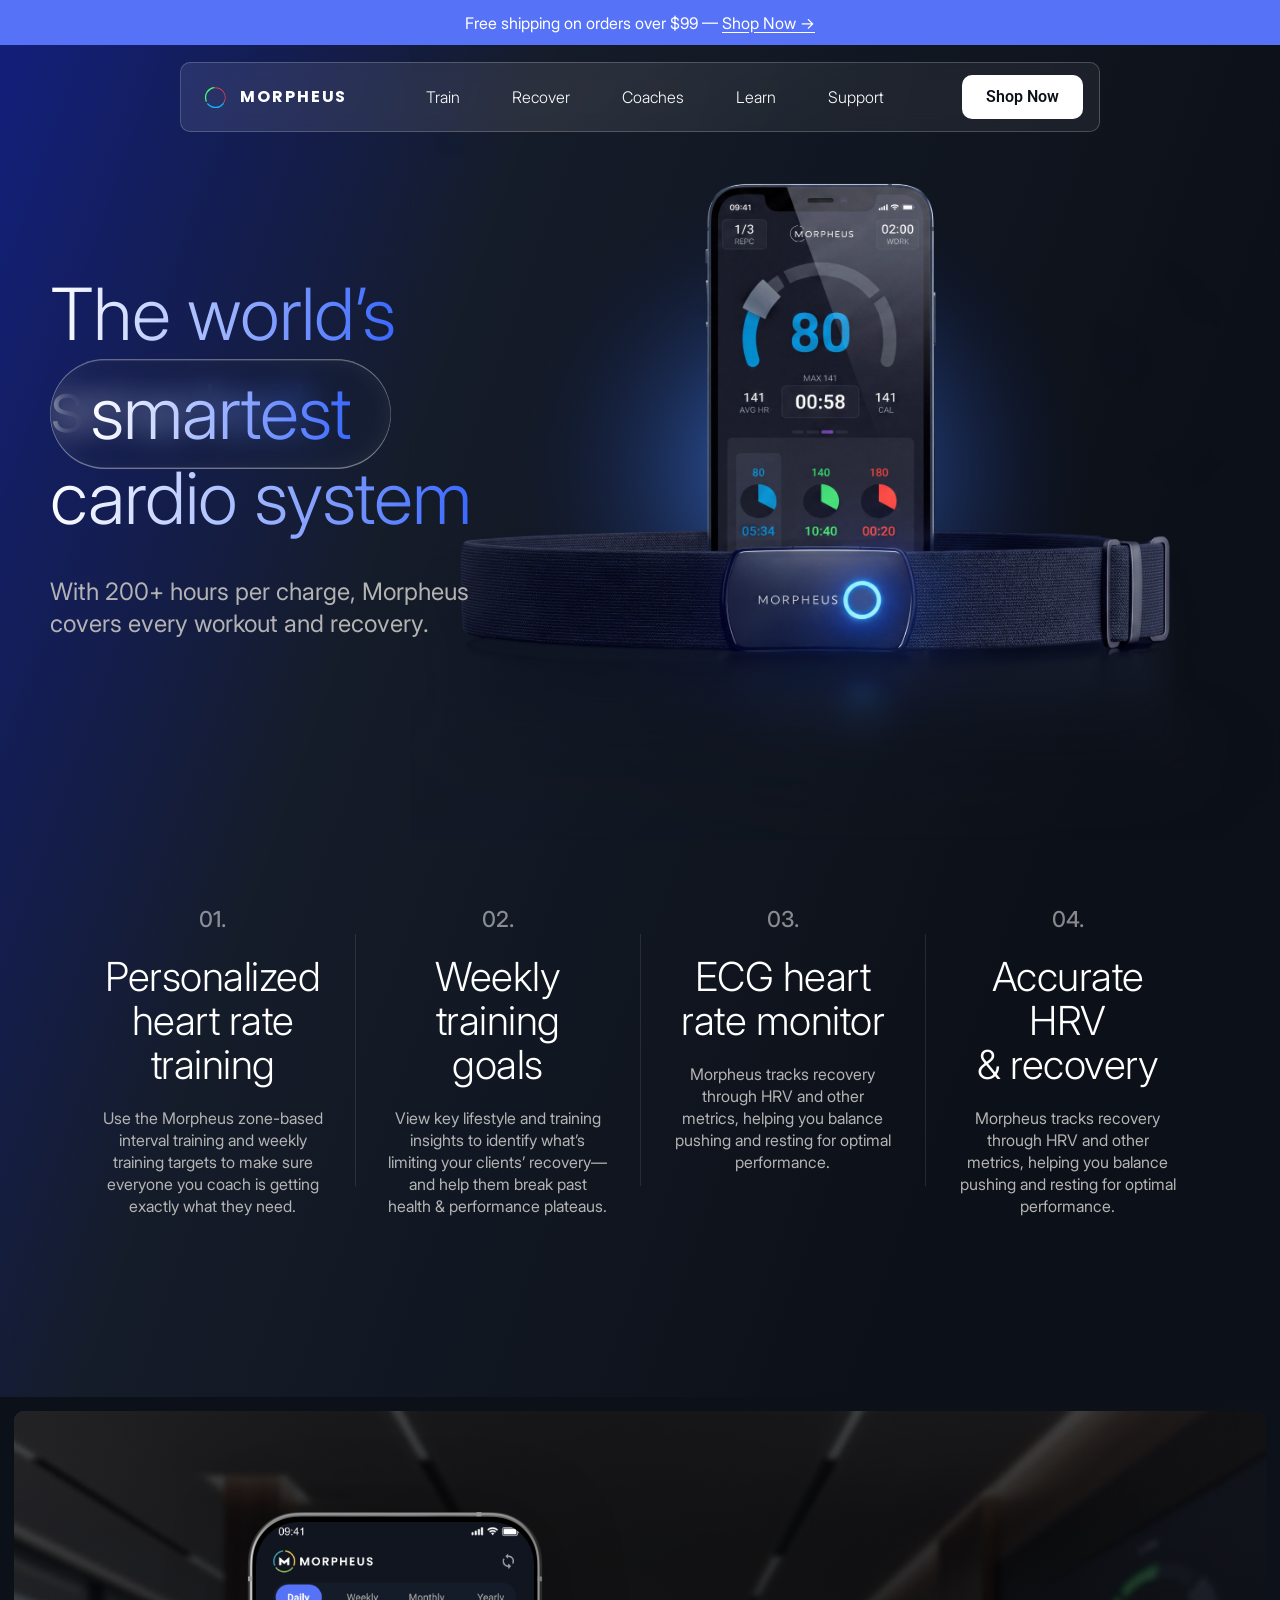
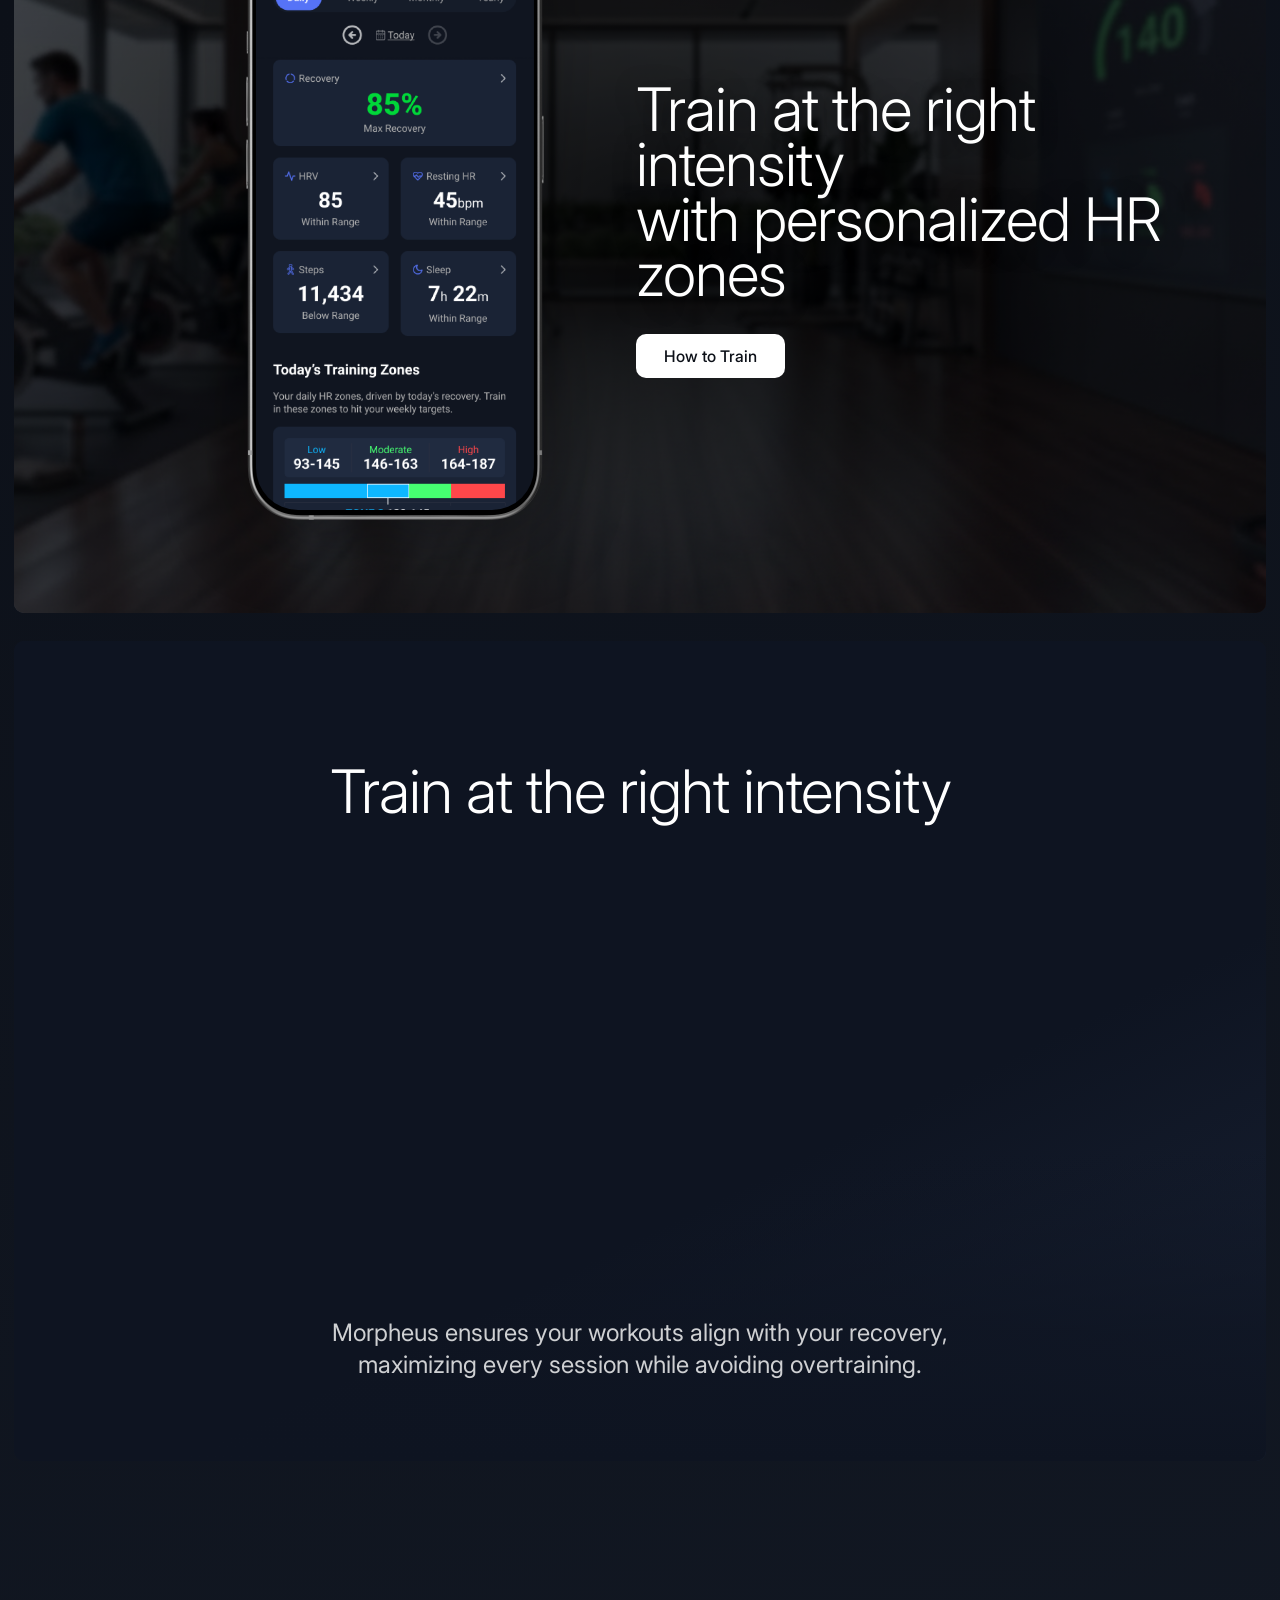
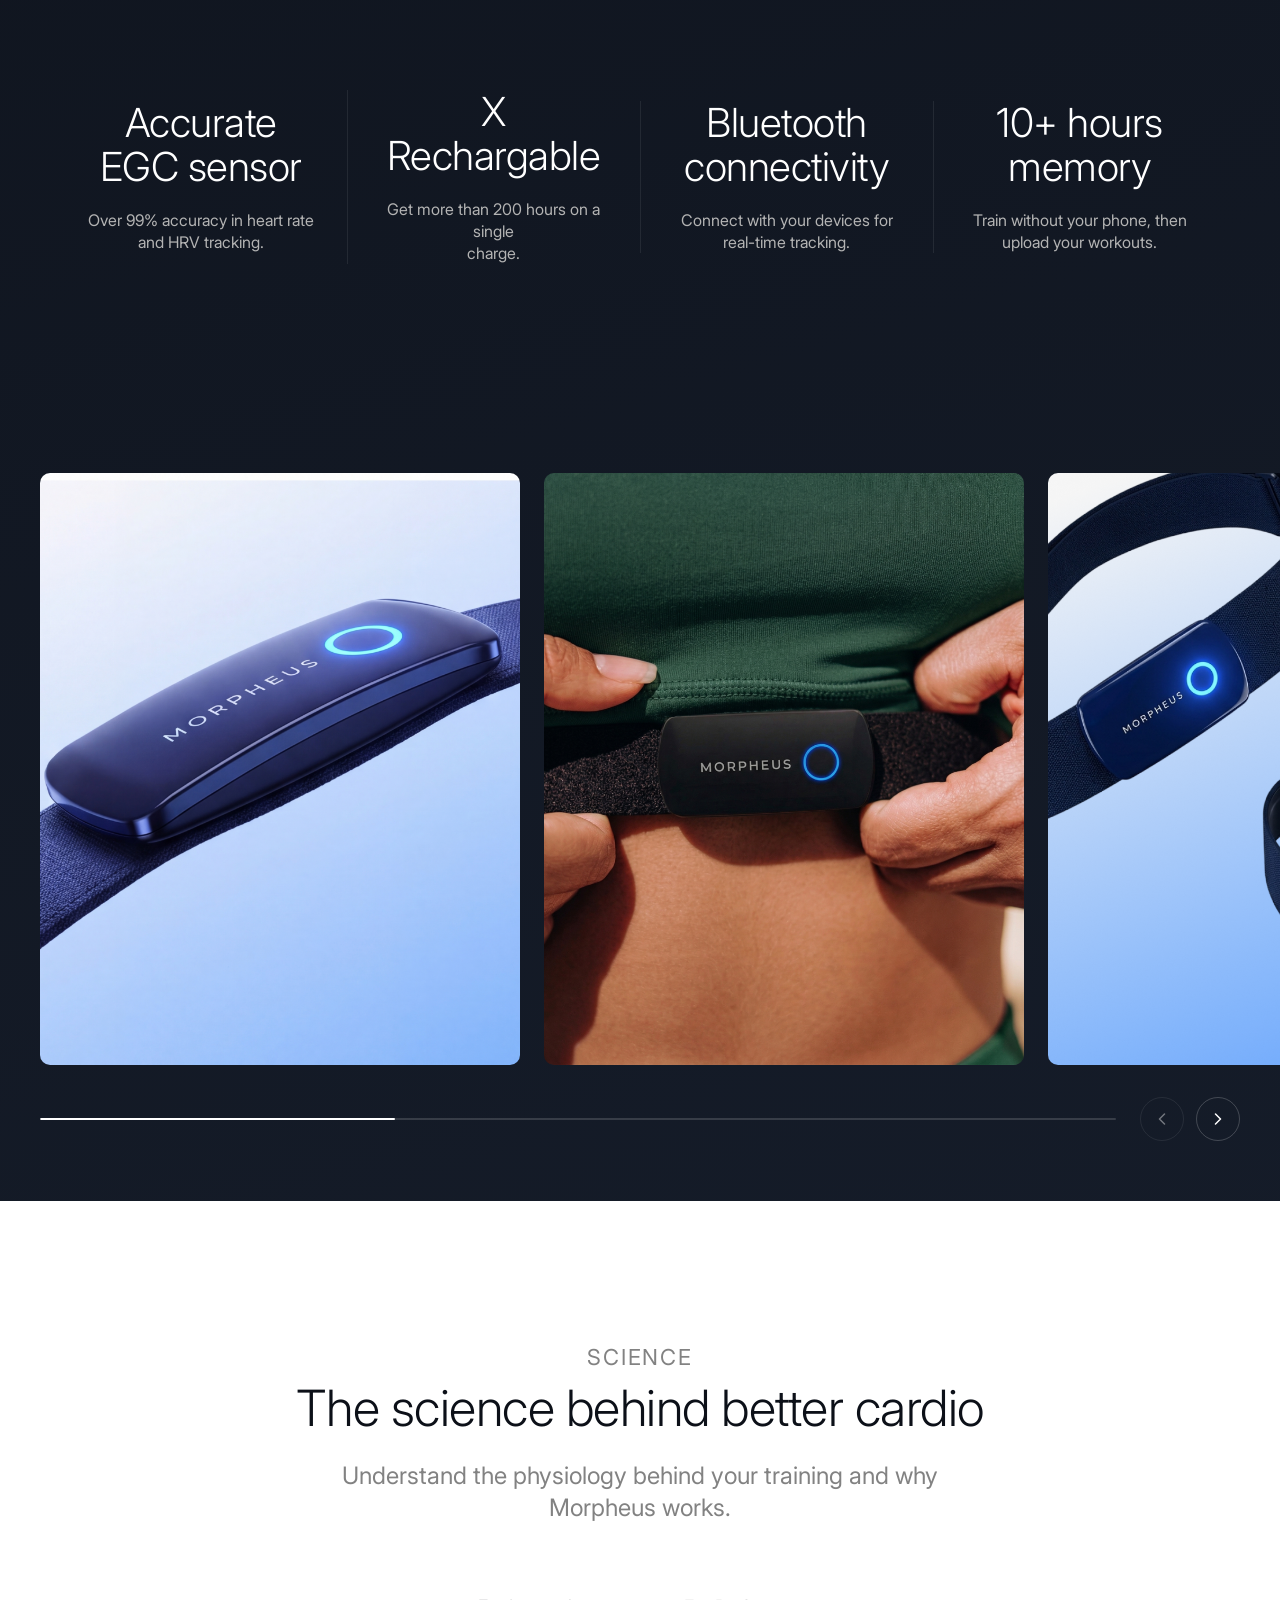
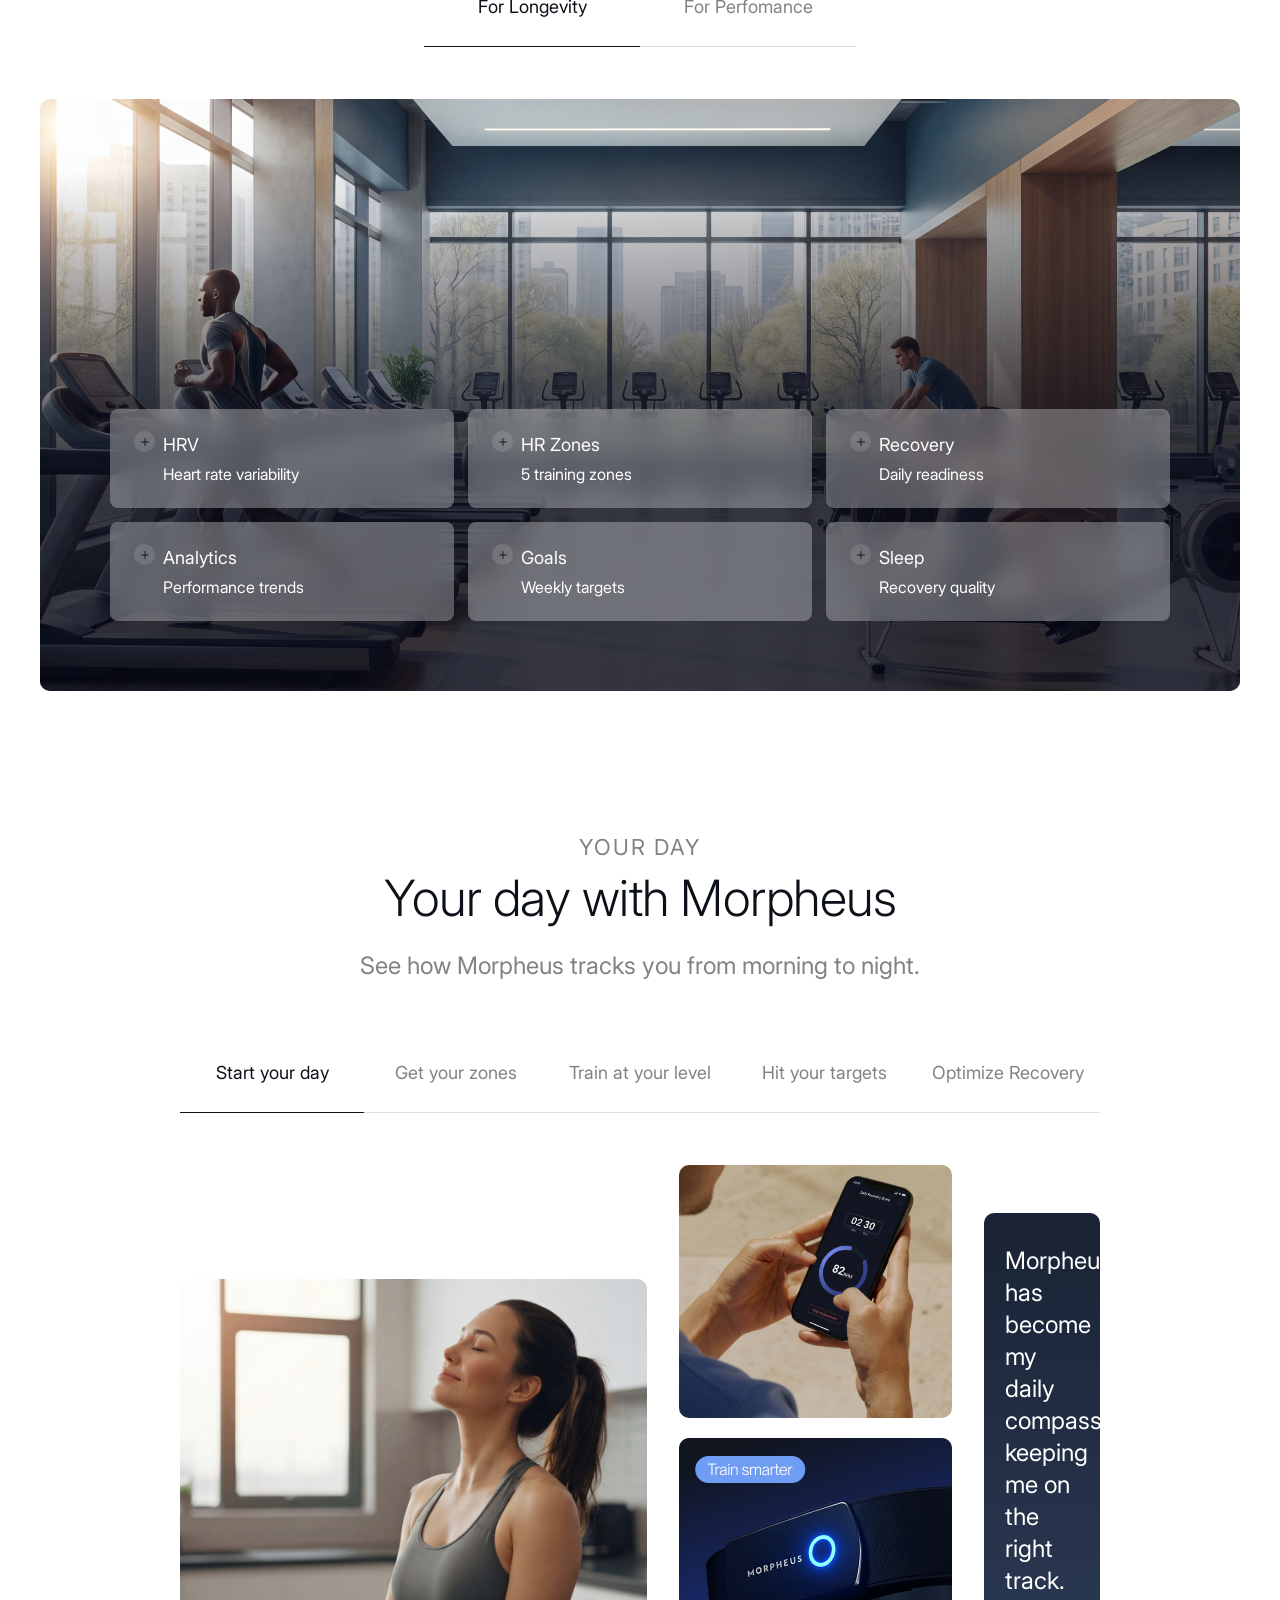
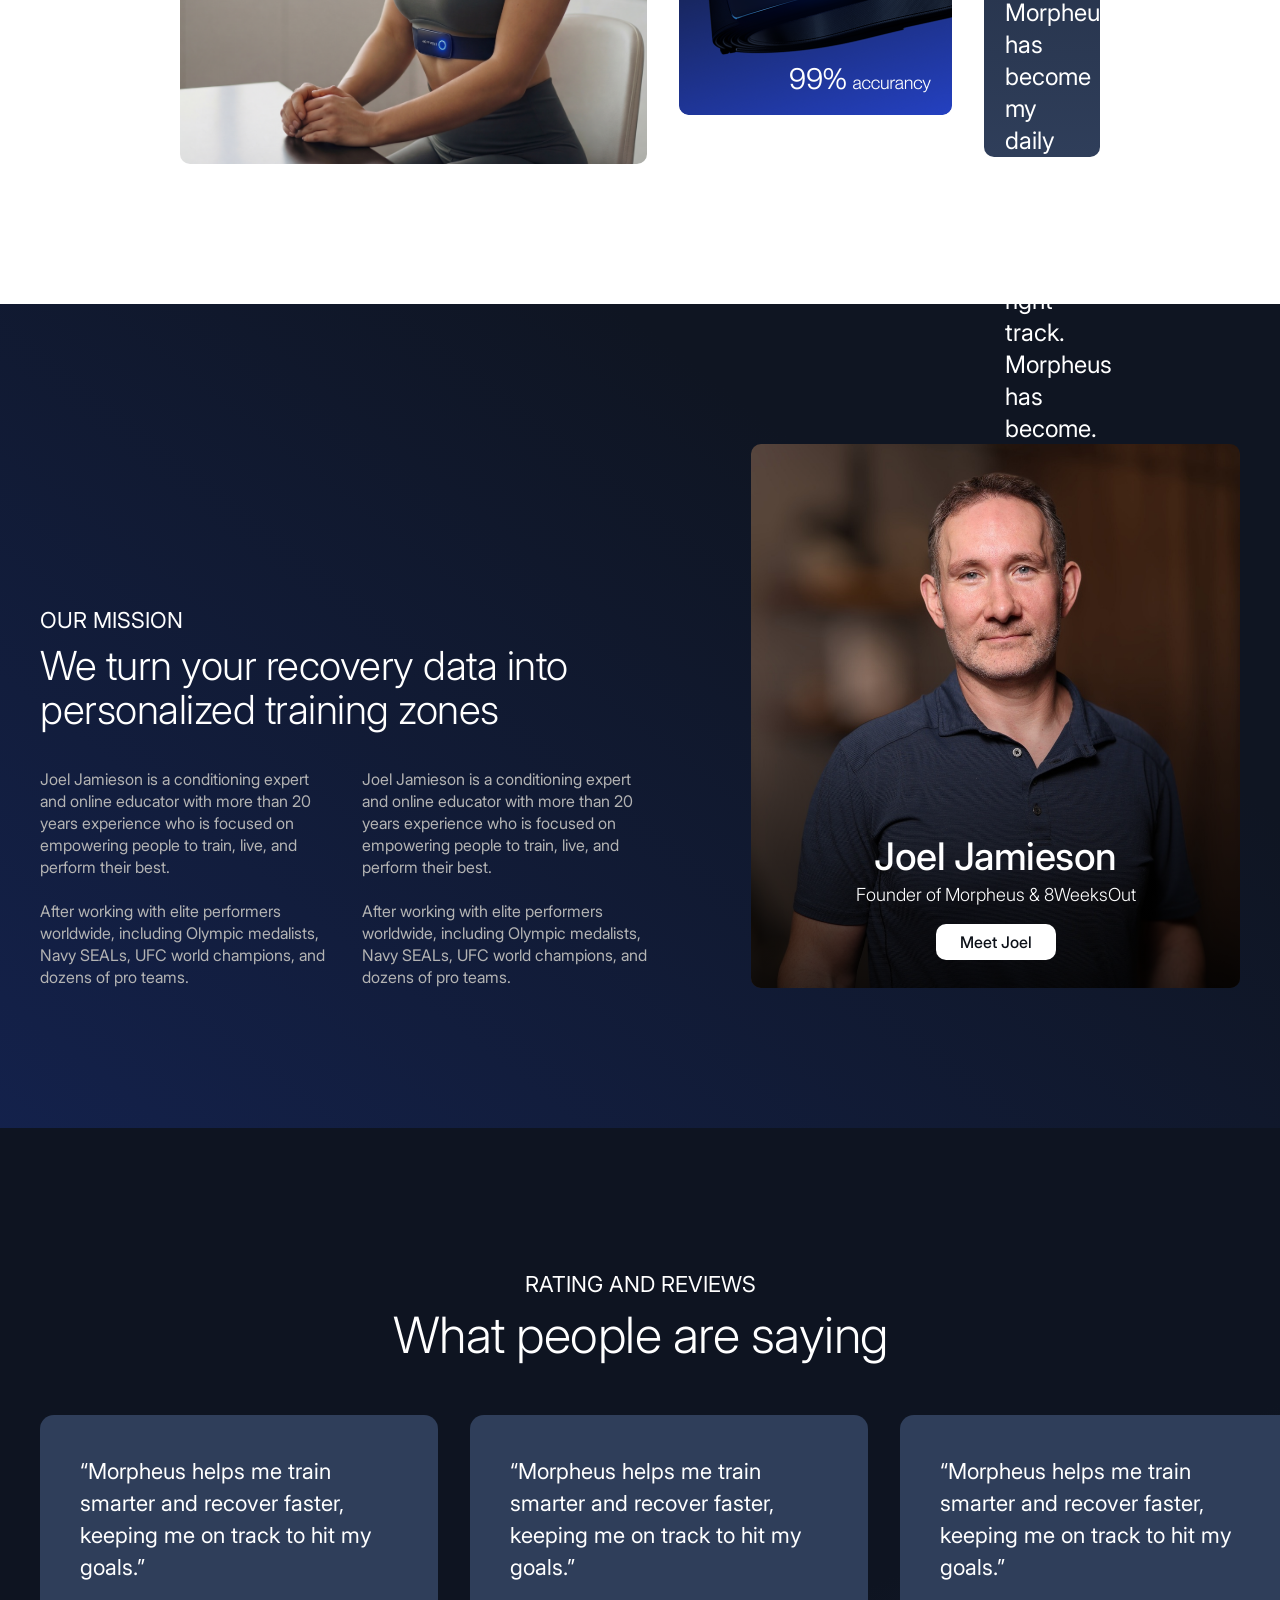
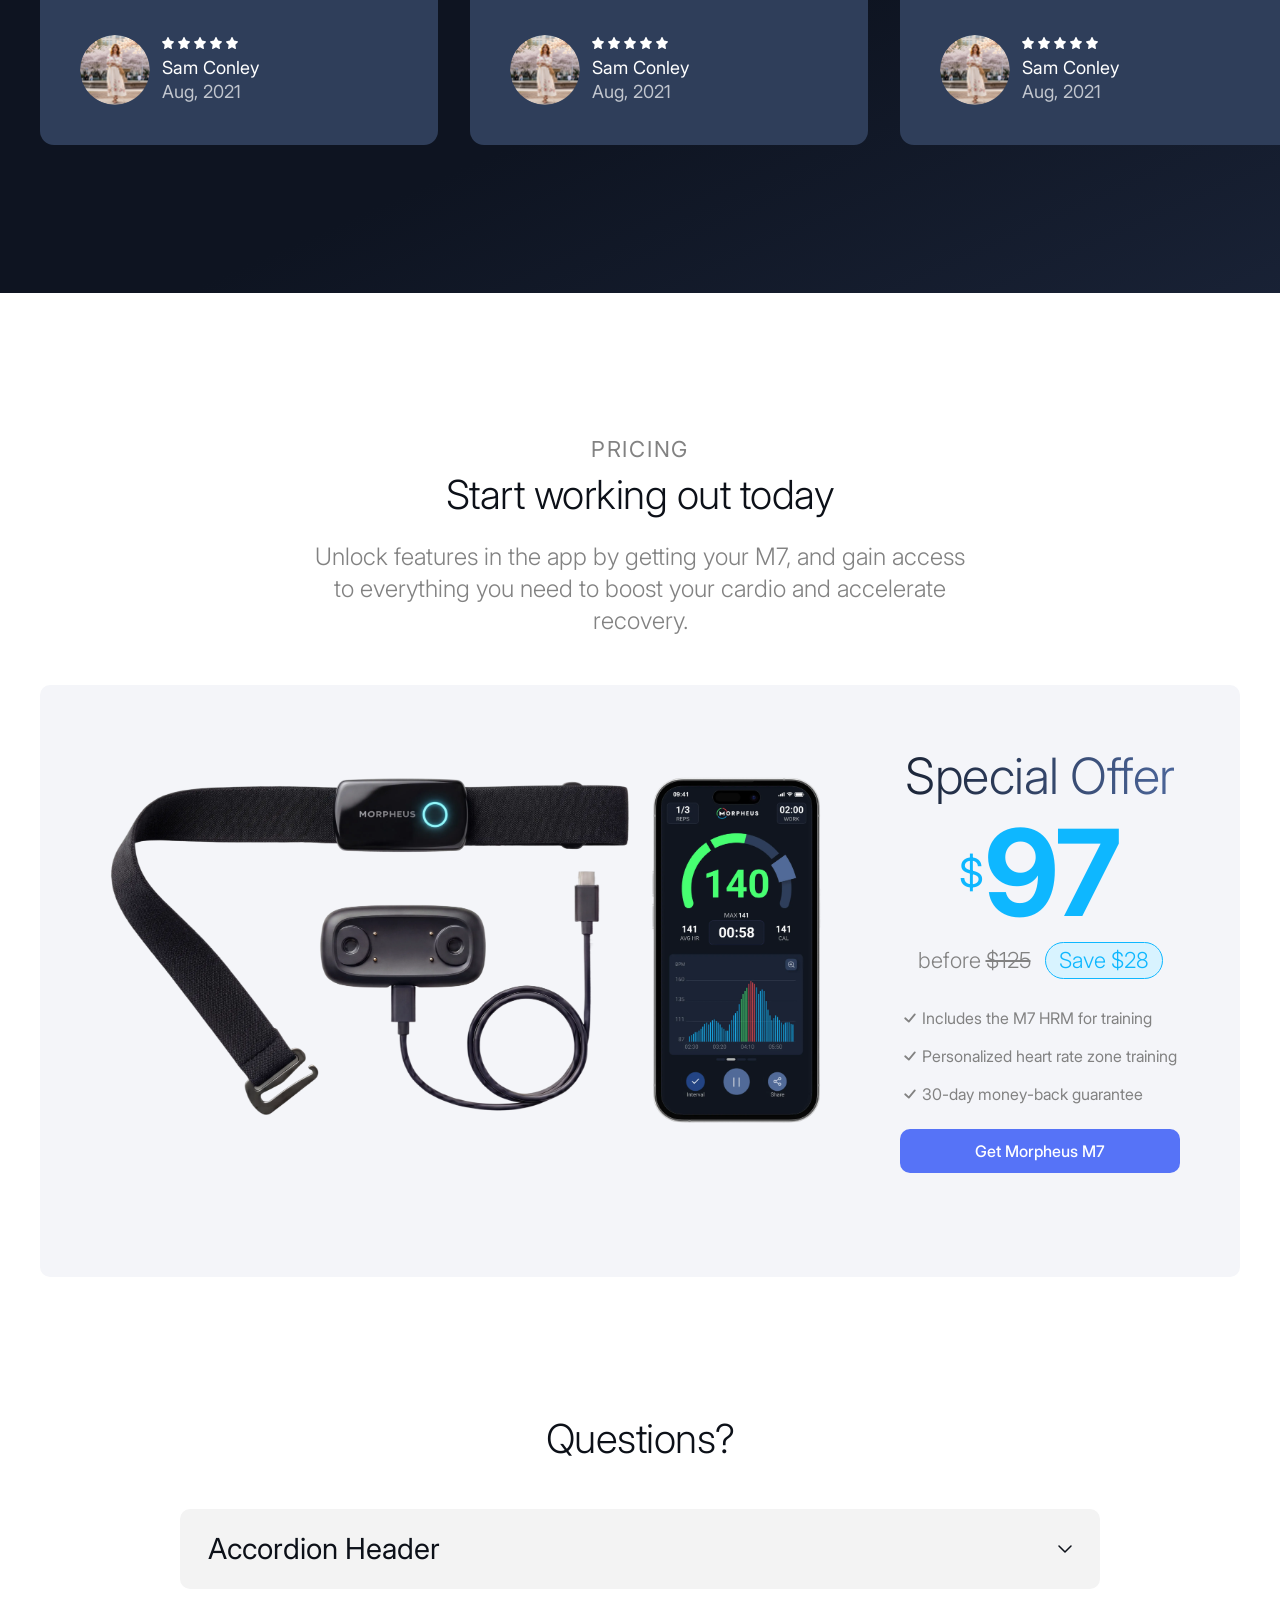
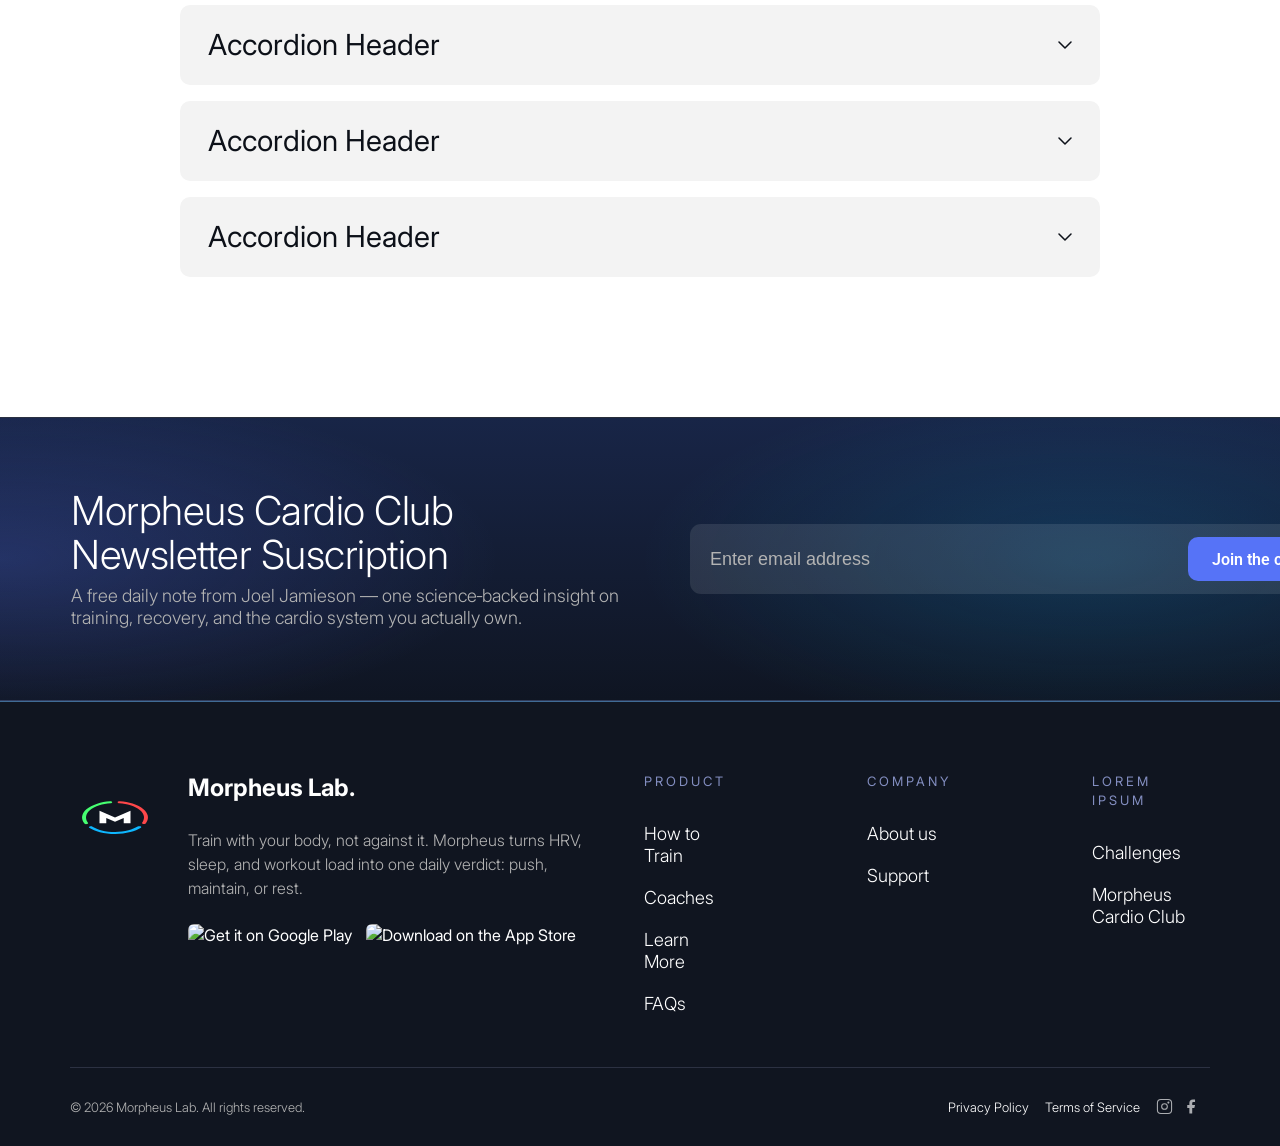
==== index.html @ 3155db95 "Fix iMac hero balance + overhaul HR Zones section to match Figma 3104-103799 Hero (iMac): - Remove s" ====
<!doctype html>
<html lang="en">
<head>
  <meta charset="utf-8" />
  <meta name="viewport" content="width=device-width, initial-scale=1" />
  <title>Morpheus — Train Smarter. Perform Better.</title>
  <!-- Google Fonts — Roboto (UI buttons) + Poppins (wordmark) only.
       Inter 28pt is self-hosted from /fonts via @font-face in tokens.css. -->
  <link rel="preconnect" href="https://fonts.googleapis.com" crossorigin />
  <link rel="preconnect" href="https://fonts.gstatic.com" crossorigin />
  <link rel="stylesheet" href="styles/tokens.css" />
  <link rel="stylesheet" href="styles.css?v=64" />

  <!-- ═══════════════════════════════════════════════════════════════════════
       LARGE-SCREEN GRID — iMac / wide desktop (≥1600px)
       ───────────────────────────────────────────────────────────────────────
       Two content column widths, both centering at any viewport:

       Wide  (1440px): --grid-pad = max(80px, calc(50vw - 720px))
         1600px → 80px  | 1920px → 240px | 2560px → 560px
         Sections: smartest, infogrid, hrzones, intensity, carousel,
                   reviews, science, mission, pricing, newsletter.

       Narrow (1080px): max(180px, calc(50vw - 540px))
         1600px → 260px | 1920px → 420px | 2560px → 740px
         Sections: day with Morpheus, FAQs.

       14-inch MacBook Pro tops out at ~1512px CSS width → untouched.
  ═══════════════════════════════════════════════════════════════════════ -->
  <style>

    /* ── Nav: fixed, positioned below the 45px banner ───────────────────── */
    /* top = banner height (45px) + original hero offset (17px) = 62px      */
    /* Width: max(180px, calc(50vw-540px)) → 1080px column at every width   */
    /* (same formula as Science / Your Day content columns)                  */
    .nav {
      position: fixed;
      top: 62px;
      padding-left:  max(180px, calc(50vw - 540px));
      padding-right: max(180px, calc(50vw - 540px));
    }

    /* ── Nav inner: Figma node 2986-27973 — exact border + glass gradient ── */
    /* border: 0.5px solid rgba(255,255,255,0.20) — 20% opacity per design   */
    /* gradient: 144.659deg → rgba(255,255,255,0.09) → rgba(255,255,255,0.06) */
    .nav__inner {
      border: 0.5px solid rgba(255, 255, 255, 0.20);
      background-image: linear-gradient(
        144.659deg,
        rgba(255, 255, 255, 0.09) 45.922%,
        rgba(255, 255, 255, 0.06) 71.413%
      );
    }

    /* ── Nav: smooth scroll-hide transition ─────────────────────────────── */
    .nav {
      transition: transform 0.35s cubic-bezier(0.4, 0, 0.2, 1),
                  opacity  0.35s cubic-bezier(0.4, 0, 0.2, 1);
    }
    .nav--hidden {
      transform: translateY(-120%);
      opacity: 0;
      pointer-events: none;
    }

    /* ── Nav links: Inter Light (300) per Figma ─────────────────────────── */
    .nav__link { font-weight: 300; }

    /* ═══════════════════════════════════════════════════════════════════════
       Joel popup
       Font weights per Figma: title/subtitle → Inter Medium (500)
                                body copy     → Inter Light  (300)
       ═══════════════════════════════════════════════════════════════════════ */
    .joel-overlay {
      position: fixed;
      inset: 0;
      z-index: 500;
      display: flex;
      align-items: center;
      justify-content: center;
      padding: 24px;
      background: rgba(0, 0, 0, 0.55);
      opacity: 0;
      pointer-events: none;
      transition: opacity 0.22s ease;
    }
    .joel-overlay.is-open {
      opacity: 1;
      pointer-events: auto;
    }
    .joel-popup {
      position: relative;
      display: flex;
      gap: 35px;
      width: min(902px, 100%);
      max-height: 90vh;
      overflow-y: auto;
      background: #f4f5f9;
      border-radius: 12px;
      padding: 35px;
      transform: translateY(16px);
      transition: transform 0.22s ease;
    }
    .joel-overlay.is-open .joel-popup {
      transform: translateY(0);
    }
    .joel-popup__close {
      position: absolute;
      top: 12px;
      right: 12px;
      width: 44px;
      height: 44px;
      border-radius: 50%;
      background: rgba(0, 0, 0, 0.10);
      border: none;
      cursor: pointer;
      display: flex;
      align-items: center;
      justify-content: center;
      color: #444;
      flex-shrink: 0;
      z-index: 2;
      transition: background 0.15s;
    }
    .joel-popup__close:hover { background: rgba(0, 0, 0, 0.18); }
    .joel-popup__close svg { display: block; }

    .joel-popup__photo {
      flex: 0 0 360px;
      width: 360px;
      border-radius: 12px;
      overflow: hidden;
      align-self: stretch;
      min-height: 420px;
      position: relative;
    }
    .joel-popup__photo img {
      position: absolute;
      width: 164%;
      left: -27%;
      top: -24%;
      max-width: none;
      height: auto;
    }
    .joel-popup__body {
      flex: 1;
      min-width: 0;
      display: flex;
      flex-direction: column;
      justify-content: flex-end;
      gap: 9px;
      padding-right: 20px; /* clear space for close btn */
    }
    .joel-popup__title {
      font-family: var(--font-display);
      font-weight: 500;           /* Inter Medium */
      font-size: 38px;
      line-height: 44px;
      letter-spacing: -0.5px;
      color: #0c1018;
    }
    .joel-popup__subtitle {
      font-family: var(--font-display);
      font-weight: 500;           /* Inter Medium */
      font-size: 22px;
      line-height: 32px;
      color: #0c1018;
    }
    .joel-popup__text {
      display: flex;
      flex-direction: column;
      gap: 0;
    }
    .joel-popup__text p {
      font-family: var(--font-display);
      font-weight: 300;           /* Inter Light — NOT Extra Light */
      font-size: 18px;
      line-height: 22px;
      color: #0c1018;
    }

    /* ── Joel popup: mobile ─────────────────────────────────────────────── */
    @media (max-width: 768px) {
      .joel-popup {
        flex-direction: column;
        padding: 20px;
        gap: 20px;
        max-height: 88vh;
        border-radius: 16px;
        width: 100%;
      }
      .joel-popup__photo {
        flex: none;
        width: 100%;
        height: 240px;
        min-height: 0;
      }
      .joel-popup__photo img {
        width: 130%;
        left: -15%;
        top: -8%;
      }
      .joel-popup__body  { padding-right: 0; gap: 8px; }
      .joel-popup__title { font-size: 26px; line-height: 32px; }
      .joel-popup__subtitle { font-size: 18px; line-height: 26px; }
      .joel-popup__text p   { font-size: 15px; line-height: 22px; }
    }

    /* ══════════════════════════════════════════════════════════════════════
       HERO (SMARTEST) — Figma 2986-27515 / 2986-27529
       ══════════════════════════════════════════════════════════════════════ */

    /* Two gradient layers (CSS stacks first-listed on top):
       1. Hero layer  — -70.43° dark navy → electric blue (main hero BG)
       2. Outer layer — 28.54° mid-blue → near-black (page-level backing)   */
    .smartest {
      background:
        linear-gradient(-70.43deg, rgb(12,16,24) 22.716%, rgb(21,28,41) 68.176%, rgb(16,34,197) 129.02%),
        linear-gradient( 28.54deg, rgb(29,39,62) 21.826%, rgb(11,17,27) 85.187%);
      padding-bottom: 180px; /* Figma pb-[180px] — space below infogrid */
    }
    .smartest::before { display: none; } /* PNG texture no longer needed */

    /* ── Phone wrap: container for phone + ellipse glow ──────────────────── */
    /* Figma: phone is 870×804px, right-aligned to the 1440px content column  */
    /* right = max(0px, calc(50vw - 720px)) keeps the phone anchored to the  */
    /* column right edge at every viewport width:                             */
    /*   1440px → 0px | 1512px → 36px | 1728px → 144px | 1920px → 240px    */
    .smartest__phone-wrap {
      position: absolute;
      top: 0;
      right: max(0px, calc(50vw - 720px));
      width: 870px; height: 804px;
      pointer-events: none;
      z-index: 1;
    }

    /* Ellipse glow: 577px radial SVG, offset ml-102/mt-137 within phone wrap */
    .smartest__ellipse {
      position: absolute;
      top: 137px; left: 102px;
      width: 577px; height: 577px;
      background: url('assets/hero-ellipse.svg') center / cover no-repeat;
      pointer-events: none;
      z-index: 0;
    }

    /* Phone image fills the wrap, no mask (transparent PNG background)      */
    .smartest__phone-img {
      position: absolute;
      inset: 0;
      width: 100%; height: 100%;
      top: auto; right: auto;
      max-width: unset;
      background-image: url('assets/phone.png');
      background-size: contain;
      background-position: top center;
      background-repeat: no-repeat;
      mask-image: none;
      -webkit-mask-image: none;
      z-index: 1;
    }

    /* Text left pad: 130px at 1440px, scales with viewport                  */
    /* max(40px, 50vw-590px): 1440→130 | 1512→166 | 1600→210 | 1920→370    */
    .smartest__top {
      padding-left:  max(40px, calc(50vw - 590px));
      padding-right: 0;
    }

    /* ── Title: 72px / 92px LH / -1px LS / white → #3a68ff gradient ──────── */
    .smartest__title-bg {
      font-size: 72px;
      line-height: 92px;
      letter-spacing: -1px;
    }
    /* Gradient: Figma "from-white to-[#3a68ff]" (was #99b1ff — now corrected) */
    .smartest__title-line {
      background: linear-gradient(to right, #ffffff 0%, #3a68ff 100%);
      -webkit-background-clip: text;
      background-clip: text;
      -webkit-text-fill-color: transparent;
      color: transparent;
    }
    /* Pill: align to line 2 of title (90.54px per Figma at 92px LH)          */
    .smartest__title-pill {
      margin-top: 90.54px;
    }
    .smartest__title-pill-text {
      font-size: 72px;
      line-height: 92px;
      letter-spacing: -1px;
      background: linear-gradient(to right, #ffffff 0%, #3a68ff 100%);
      -webkit-background-clip: text;
      background-clip: text;
      -webkit-text-fill-color: transparent;
      color: transparent;
    }

    /* ── Subtitle: 24/32 / #b3b3b3 / 432px wide — no opacity reduction ────── */
    .smartest__desc {
      font-size: 24px;
      line-height: 32px;
      max-width: 432px;
      opacity: 1;
    }

    /* ── Infogrid: 70px horizontal (Figma px-[70px]); section handles bottom  */
    .infogrid {
      padding-left:   max(70px, calc(50vw - 650px));
      padding-right:  max(70px, calc(50vw - 650px));
      padding-bottom: 0;
    }
    /* Numbers: Medium (500), 50% opacity per Figma                           */
    .infogrid__num {
      font-weight: 500;
      opacity: 0.5;
    }

    /* ── Mobile: remap phone-wrap to carry the mobile phone layout role ────── */
    @media (max-width: 768px) {
      .smartest { padding-bottom: 0; } /* mobile infogrid handles own spacing  */
      .smartest__phone-wrap {
        order: 2;
        position: relative;
        top: auto; right: auto;
        width: 100%; height: 290px;
        max-width: 100%;
        margin-top: 42px;
      }
      .smartest__phone-img {
        position: absolute;
        inset: 0;
        width: 100%; height: 100%;
        max-width: unset;
        background-size: clamp(400px, 118%, 460px) auto;
        background-position: center -70px;
        -webkit-mask-image: linear-gradient(to bottom, transparent 0%, black 6%, black 72%, transparent 96%);
        mask-image:         linear-gradient(to bottom, transparent 0%, black 6%, black 72%, transparent 96%);
        margin-top: 0;
      }
      .smartest__ellipse { display: none; }
    }

    /* ══════════════════════════════════════════════════════════════════════
       SPECS — Figma 2986-27559: gap-[140px] between secondary-frame sections
       Intensity ends with padding-bottom:0, carousel starts with padding-top:20px.
       Giving specs 140px top + 120px bottom (carousel's 20px makes up the rest).
       ══════════════════════════════════════════════════════════════════════ */
    .specs {
      padding-top:    140px;
      padding-bottom: 120px; /* + carousel's existing 20px top = 140px gap */
    }
    /* Carousel: drop the 20px top — specs bottom already provides the gap    */
    .carousel {
      padding-top: 0;
    }

    /* ══════════════════════════════════════════════════════════════════════
       GRID ALIGNMENT — Science + Mission → match Pricing / Carousel
       Pricing uses max(40px, calc(50vw-680px)) → 40px pad at 1440px (1360px content)
       Previous 650px formula gave 70px → sections were 60px narrower than grid
       iMac overrides below bring both to var(--grid-pad) → 1440px content at ≥1600px
       ══════════════════════════════════════════════════════════════════════ */
    .science {
      padding-left:  max(40px, calc(50vw - 680px));
      padding-right: max(40px, calc(50vw - 680px));
    }
    .mission {
      padding-left:  max(40px, calc(50vw - 680px));
      padding-right: max(40px, calc(50vw - 680px));
    }

    /* ══════════════════════════════════════════════════════════════════════
       JOEL CARD — Figma 2986-27738
       Mask: 691.38 × 1037.323 px at left -72.88 / top -185.11
       Container: 489 × 544 px
       ══════════════════════════════════════════════════════════════════════ */
    .mission__card img {
      width: 141.38%;   /* 691.38 / 489 */
      left:  -14.90%;   /* -72.88 / 489 */
      top:   -34.03%;   /* -185.11 / 544 */
    }
    /* Role: Figma body-l = 18px / 22px / Light (was 24px subheading-l)      */
    .mission__card-role {
      font-size:   18px;
      line-height: 22px;
      font-weight: 300;
    }

    @media (min-width: 1600px) {

      /* ── Wide grid token ────────────────────────────────────────────── */
      /* --grid-pad always produces a 1440px content column:              */
      /*   1600px → 80px | 1920px → 240px | 2560px → 560px              */
      :root {
        --grid-pad: max(80px, calc(50vw - 720px));
      }

      /* ── Nav: base formula already gives 1080px at all widths — no   */
      /* iMac override needed. max(180px, calc(50vw-540px)) resolves to */
      /* 260px+ at 1600px → 1080px content column, consistent always.   */

      /* ── Smartest: gradient + padding formula handle all widths ─────────── */
      /* ::before is display:none globally — no override needed here           */
      /* Phone wrap: scale up proportionally from 870×804 base (~+10%)         */
      /* right offset (max(0px, 50vw-720px)) = var(--grid-pad) at iMac — OK   */
      .smartest__phone-wrap {
        width:  960px;
        height: 885px;
      }

      /* ── Text column: base formula max(40px, 50vw-590px) already handles   */
      /* iMac well — 210px at 1600px, 370px at 1920px — no override needed.   */
      /* Removing the old 50vw-680px override that pushed text too far left.   */

      /* ── Infogrid: extra top padding so bullets don't crowd the phone ── */
      .infogrid {
        padding-left:  var(--grid-pad);
        padding-right: var(--grid-pad);
        padding-top:   160px;
      }

      /* ── HR Zones: 70px inset from browser edges, 20px radius ─────── */
      .hrzones {
        padding: 14px 70px 0;
      }
      .hrzones__card {
        max-width: none;
        border-radius: 20px;
        margin: 0 0 24px;
      }
      /* Phone on LEFT — scale up slightly at iMac widths                 */
      .hrzones__phone {
        left:   calc(50% - 440px);
        right:  auto;
        width:  330px;
        height: 672px;
        top:    65px;
      }
      /* Lottie: stays left-aligned below phone area                      */
      .hrzones__lottie {
        left:  0;
        right: auto;
        top:   480px;
        width: 430px;
      }
      /* Text on RIGHT — scale out from center                            */
      .hrzones__text {
        left: calc(50% + 20px);
        top:  240px;
      }

      /* ── Intensity: same 70px inset + 20px radius, paired with Zones ─ */
      /* 24px top gap creates clear separation from HR Zones above.       */
      .intensity {
        padding: 24px 70px 14px;
      }
      .intensity__card {
        max-width: none;
        border-radius: 20px;
        margin: 0;
        border: 1px solid #2E395E;
      }
      /* Video covers the full inset card */
      .intensity__product-video {
        object-fit: cover;
      }
      /* Text overlay uses 70px side padding — aligned with card edges    */
      .intensity__text {
        padding-left:  70px;
        padding-right: 70px;
        max-width: none;
      }

      /* ── Photo carousel ─────────────────────────────────────────────── */
      .carousel__track {
        padding-left:  var(--grid-pad);
        padding-right: var(--grid-pad);
      }
      .carousel__viewport {
        scroll-padding-left: var(--grid-pad);
      }
      .carousel__controls {
        margin-left:  var(--grid-pad);
        margin-right: var(--grid-pad);
      }

      /* ── Reviews horizontal scroll ──────────────────────────────────── */
      .reviews__scroll {
        padding-left:         var(--grid-pad);
        padding-right:        var(--grid-pad);
        scroll-padding-left:  var(--grid-pad);
      }

      /* ── Science: match Pricing grid at iMac (var(--grid-pad) → 1440px) */
      .science {
        padding-left:  var(--grid-pad);
        padding-right: var(--grid-pad);
      }

      /* ── Your Day: wide 1440px column — aligned with Science ────────── */
      .day {
        padding: 70px var(--grid-pad) 140px; /* Figma 2986-27698: pt-[70px] */
      }
      /* Collage: constrained to 1080px matching tabs + science card      */
      /* Columns restore original proportions (left 467 · center 273 · right auto) */
      .day__collage {
        max-width: 1080px;
        margin-left:  auto;
        margin-right: auto;
        grid-template-columns: 467px 273px 1fr;
      }

      /* ── Mission: match Pricing grid at iMac (var(--grid-pad) → 1440px) */
      .mission {
        padding-left:  var(--grid-pad);
        padding-right: var(--grid-pad);
      }

      /* ── Special Offer (Pricing): 1440px column ─────────────────────── */
      .pricing {
        padding: 140px var(--grid-pad) 70px;
      }

      /* ── FAQs: narrow 1080px column ─────────────────────────────────── */
      .faqs {
        padding: 70px max(180px, calc(50vw - 540px)) 140px;
      }

      /* ── Newsletter ──────────────────────────────────────────────────── */
      .news {
        padding: 71px var(--grid-pad);
      }
      .news__text {
        max-width: 500px;
        width: auto;
        flex-shrink: 1;
      }
      .news__right {
        flex-shrink: 0;
        max-width: 650px;
        width: 100%;
      }

      /* ── Footer: flat 80px, not --grid-pad ──────────────────────────── */
      .footer {
        padding-left:  80px;
        padding-right: 80px;
      }
    }
  </style>
</head>
<body>

  <!-- 01 Top Banner -->
  <div class="banner" role="region" aria-label="Promo">
    <p>Free shipping on orders over $99 — <a href="#">Shop Now →</a></p>
  </div>

  <!-- Mobile-only header: nav bar + full-screen menu overlay.
       Hidden on desktop via CSS. The desktop glass-pill nav is fixed above, before .smartest. -->
  <header class="m-header" aria-hidden="true">
    <div class="m-header__bar">
      <a class="m-header__logo" href="#" aria-label="Morpheus home">
        <img src="assets/m7-logo-nav.svg" alt="" width="36" height="36" />
        <span class="m-header__wordmark">MORPHEUS</span>
      </a>
      <div class="m-header__actions">
        <a class="m-header__cta" href="#">Shop Now</a>
        <button class="m-header__hamburger" id="mHamburger" aria-label="Open menu" aria-expanded="false" aria-controls="mMenu">
          <svg width="20" height="14" viewBox="0 0 20 14" fill="none" aria-hidden="true">
            <path d="M0 1h20M0 7h20M0 13h20" stroke="white" stroke-width="1.8" stroke-linecap="round"/>
          </svg>
        </button>
      </div>
    </div>
  </header>

  <!-- Mobile full-screen menu overlay -->
  <div class="m-menu" id="mMenu" role="dialog" aria-modal="true" aria-label="Navigation" aria-hidden="true">
    <div class="m-menu__top">
      <div class="m-header__bar" style="position:relative;background:transparent;box-shadow:none;">
        <a class="m-header__logo" href="#" aria-label="Morpheus home">
          <img src="assets/m7-logo-nav.svg" alt="" width="36" height="36" />
          <span class="m-header__wordmark">MORPHEUS</span>
        </a>
        <button class="m-menu__close" id="mMenuClose" aria-label="Close menu">
          <svg width="14" height="14" viewBox="0 0 14 14" fill="none" aria-hidden="true"><path d="M1 1l12 12M13 1L1 13" stroke="white" stroke-width="1.8" stroke-linecap="round"/></svg>
        </button>
      </div>
    </div>
    <nav class="m-menu__nav" aria-label="Main navigation">
      <a class="m-menu__link" href="#">Train</a>
      <a class="m-menu__link" href="#">Recover</a>
      <a class="m-menu__link" href="#">Coaches</a>
      <a class="m-menu__link" href="learn-preview.html">Learn</a>
      <a class="m-menu__link" href="#">Support</a>
    </nav>
    <div class="m-menu__secondary">
      <a class="m-menu__sec-link" href="#">Community</a>
      <a class="m-menu__sec-link" href="#">Blog</a>
      <a class="m-menu__sec-link" href="#">Instagram</a>
    </div>
    <div class="m-menu__cta-wrap">
      <a class="btn btn--primary m-menu__shop" href="#">Shop Now</a>
    </div>
    <div class="m-menu__home-indicator"><div class="m-menu__home-bar"></div></div>
  </div>

  <!-- 02 Nav Bar — fixed, floats over all sections -->
  <nav class="nav">
    <div class="nav__inner">
      <a class="nav__logo" href="#" aria-label="Morpheus home">
        <img src="assets/m7-logo-nav.svg" alt="" />
        <span class="nav__wordmark">Morpheus</span>
      </a>
      <ul class="nav__menu">
        <li><a class="nav__link" href="#">Train</a></li>
        <li><a class="nav__link" href="#">Recover</a></li>
        <li><a class="nav__link" href="#">Coaches</a></li>
        <li><a class="nav__link" href="learn-preview.html">Learn</a></li>
        <li><a class="nav__link" href="#">Support</a></li>
      </ul>
      <a class="nav__cta" href="#">Shop Now</a>
    </div>
  </nav>

  <!-- 04 Smartest — now the first visible section -->
  <section class="smartest" id="smartest">
    <!-- Mobile wrapper: isolates 100svh block from infogrid below -->
    <div class="smartest__frame">
      <!-- Phone + ellipse glow, wrapped so ellipse position is always
           relative to the phone container regardless of viewport width -->
      <div class="smartest__phone-wrap" aria-hidden="true">
        <div class="smartest__ellipse"></div>
        <div class="smartest__phone-img"></div>
      </div>
      <div class="smartest__top">
        <div class="smartest__text">
          <h2 class="smartest__title-wrap" aria-label="The world's smartest cardio system">
            <!-- Background layer: all 3 gradient lines (sits behind pill) -->
            <span class="smartest__title-bg">
              <span class="smartest__title-line">The world&rsquo;s</span><br />
              <span class="smartest__title-line">smartest</span><br />
              <span class="smartest__title-line">cardio system</span>
            </span>
            <!-- Frosted glass pill overlay (covers only the "smartest" line) -->
            <span class="smartest__title-pill" aria-hidden="true">
              <span class="smartest__title-pill-text">smartest</span>
            </span>
          </h2>
          <p class="smartest__desc reveal" data-delay="1">
            With 200+ hours per charge, Morpheus covers every workout and recovery.
          </p>
        </div>
      </div>
    </div><!-- /.smartest__frame -->

    <!-- 05 Info grid -->
    <ul class="infogrid">
      <li class="infogrid__col reveal">
        <p class="infogrid__num">01.</p>
        <h3 class="infogrid__heading">Personalized<br />heart rate training</h3>
        <p class="infogrid__body">Use the Morpheus zone-based interval training and weekly training targets to make sure everyone you coach is getting exactly what they need.</p>
        <p class="infogrid__subtitle">Zone-based training tailored to you.</p>
      </li>
      <li class="infogrid__col reveal" data-delay="1">
        <p class="infogrid__num">02.</p>
        <h3 class="infogrid__heading">Weekly <br />training goals</h3>
        <p class="infogrid__body">View key lifestyle and training insights to identify what&rsquo;s limiting your clients&rsquo; recovery—and help them break past health &amp; performance plateaus.</p>
        <p class="infogrid__subtitle">Track what&rsquo;s limiting your recovery.</p>
      </li>
      <li class="infogrid__col reveal" data-delay="2">
        <p class="infogrid__num">03.</p>
        <h3 class="infogrid__heading">ECG heart <br />rate monitor</h3>
        <p class="infogrid__body">Morpheus tracks recovery through HRV and other metrics, helping you balance pushing and resting for optimal performance.</p>
        <p class="infogrid__subtitle">Medical-grade accuracy for workouts.</p>
      </li>
      <li class="infogrid__col reveal" data-delay="3">
        <p class="infogrid__num">04.</p>
        <h3 class="infogrid__heading">Accurate HRV <br />&amp; recovery</h3>
        <p class="infogrid__body">Morpheus tracks recovery through HRV and other metrics, helping you balance pushing and resting for optimal performance.</p>
        <p class="infogrid__subtitle">Balance effort and rest for peak results.</p>
      </li>
    </ul>
  </section>

  <!-- Secondary Frame: sections 06–09 share one continuous gradient surface -->
  <div class="secondary-frame">

  <!-- 06 HR Zones -->
  <section class="hrzones">
    <div class="hrzones__card">
      <img src="assets/hrzones-bg.png" alt="HR Zones training" class="hrzones__hero-img" />
      <div class="hrzones__scrim"></div>
      <div class="hrzones__text">
        <h2 class="hrzones__title reveal">Train at the right intensity<br />with personalized HR zones</h2>
        <a class="btn btn--light reveal" data-delay="1" href="#">How to Train</a>
      </div>
      <div class="hrzones__phone">
        <img src="assets/hrzones-iphone.png" alt="" class="hrzones__phone-frame" />
        <img src="assets/hrzones-screen.png" alt="" class="hrzones__phone-screen" />
      </div>
      <div class="hrzones__lottie" id="hrzonesLottie" aria-hidden="true"></div>
    </div>
  </section>

  <!-- 07 Right Intensity -->
  <section class="intensity">
    <div class="intensity__card">
      <video class="intensity__product-video" autoplay muted loop playsinline aria-hidden="true">
        <source src="assets/intensity-product.mp4" type="video/mp4">
      </video>
      <div class="intensity__text">
        <h2 class="intensity__title reveal">Train at the right intensity</h2>
        <p class="intensity__desc reveal" data-delay="1">Morpheus ensures your workouts align with your recovery, maximizing every session while avoiding overtraining.</p>
      </div>
    </div>
  </section>

  <!-- 08 Specs -->
  <section class="specs">
    <div class="specs__card">
      <div class="specs__item">
        <h3 class="specs__heading">Accurate<br />EGC sensor</h3>
        <p class="specs__body">Over 99% accuracy in heart rate<br />and HRV tracking.</p>
      </div>
      <div class="specs__item">
        <h3 class="specs__heading">X<br />Rechargable</h3>
        <p class="specs__body">Get more than 200 hours on a single<br />charge.</p>
      </div>
      <div class="specs__item">
        <h3 class="specs__heading">Bluetooth<br />connectivity</h3>
        <p class="specs__body">Connect with your devices for real-time tracking.</p>
      </div>
      <div class="specs__item">
        <h3 class="specs__heading">10+ hours<br />memory</h3>
        <p class="specs__body">Train without your phone, then upload your workouts.</p>
      </div>
    </div>
  </section>

  <!-- 09 Carousel -->
  <section class="carousel">
    <div class="carousel__viewport" id="carouselViewport">
      <div class="carousel__track">
        <div class="carousel__slide"><img src="assets/carousel-device-crop.png" alt="" /></div>
        <div class="carousel__slide"><img src="assets/photo1.png" alt="" /></div>
        <div class="carousel__slide"><img src="assets/photo2.png" alt="" /></div>
        <div class="carousel__slide"><img src="assets/photo3.png" alt="" /></div>
        <div class="carousel__slide"><img src="assets/photo4.png" alt="" /></div>
        <div class="carousel__slide"><img src="assets/photo5.png" alt="" /></div>
      </div>
    </div>
    <div class="carousel__controls">
      <div class="carousel__bar"><span class="carousel__bar-fill" id="carouselBarFill"></span></div>
      <div class="carousel__btns">
        <button class="carousel__btn" id="carouselPrev" aria-label="Previous slide">
          <svg viewBox="0 0 24 24" width="20" height="20" fill="none" aria-hidden="true"><path d="M15 18l-6-6 6-6" stroke="currentColor" stroke-width="1.8" stroke-linecap="round" stroke-linejoin="round"/></svg>
        </button>
        <button class="carousel__btn" id="carouselNext" aria-label="Next slide">
          <svg viewBox="0 0 24 24" width="20" height="20" fill="none" aria-hidden="true"><path d="M9 18l6-6-6-6" stroke="currentColor" stroke-width="1.8" stroke-linecap="round" stroke-linejoin="round"/></svg>
        </button>
      </div>
    </div>
  </section>

  </div><!-- /.secondary-frame -->

  <!-- 10 Science (light mode) -->
  <section class="science">
    <header class="science__header">
      <div class="science__header-top">
        <div class="science__header-title-group reveal">
          <p class="eyebrow">SCIENCE</p>
          <h2 class="science__title">The science behind better cardio</h2>
        </div>
        <p class="science__sub reveal" data-delay="1">Understand the physiology behind your training and why Morpheus works.</p>
      </div>
      <div class="tabs">
        <button class="tabs__tab is-active" type="button">For Longevity</button>
        <button class="tabs__tab" type="button">For Perfomance</button>
      </div>
    </header>

    <article class="science__card">
      <div class="science__card-bg"></div>
      <div class="science__card-scrim"></div>
      <div class="science__card-inner">
        <div class="science__grid">
          <div class="scicard">
            <div class="scicard__icon"><svg viewBox="0 0 24 24" width="16" height="16" fill="none"><path d="M12 5v14M5 12h14" stroke="currentColor" stroke-width="1.8" stroke-linecap="round"/></svg></div>
            <div class="scicard__text"><p class="scicard__title">HRV</p><p class="scicard__body">Heart rate variability</p></div>
          </div>
          <div class="scicard">
            <div class="scicard__icon"><svg viewBox="0 0 24 24" width="16" height="16" fill="none"><path d="M12 5v14M5 12h14" stroke="currentColor" stroke-width="1.8" stroke-linecap="round"/></svg></div>
            <div class="scicard__text"><p class="scicard__title">HR Zones</p><p class="scicard__body">5 training zones</p></div>
          </div>
          <div class="scicard">
            <div class="scicard__icon"><svg viewBox="0 0 24 24" width="16" height="16" fill="none"><path d="M12 5v14M5 12h14" stroke="currentColor" stroke-width="1.8" stroke-linecap="round"/></svg></div>
            <div class="scicard__text"><p class="scicard__title">Recovery</p><p class="scicard__body">Daily readiness</p></div>
          </div>
          <div class="scicard">
            <div class="scicard__icon"><svg viewBox="0 0 24 24" width="16" height="16" fill="none"><path d="M12 5v14M5 12h14" stroke="currentColor" stroke-width="1.8" stroke-linecap="round"/></svg></div>
            <div class="scicard__text"><p class="scicard__title">Analytics</p><p class="scicard__body">Performance trends</p></div>
          </div>
          <div class="scicard">
            <div class="scicard__icon"><svg viewBox="0 0 24 24" width="16" height="16" fill="none"><path d="M12 5v14M5 12h14" stroke="currentColor" stroke-width="1.8" stroke-linecap="round"/></svg></div>
            <div class="scicard__text"><p class="scicard__title">Goals</p><p class="scicard__body">Weekly targets</p></div>
          </div>
          <div class="scicard">
            <div class="scicard__icon"><svg viewBox="0 0 24 24" width="16" height="16" fill="none"><path d="M12 5v14M5 12h14" stroke="currentColor" stroke-width="1.8" stroke-linecap="round"/></svg></div>
            <div class="scicard__text"><p class="scicard__title">Sleep</p><p class="scicard__body">Recovery quality</p></div>
          </div>
        </div>
      </div>
    </article>
  </section>

  <!-- 11 Your Day with Morpheus (light mode) -->
  <section class="day">
    <header class="day__header">
      <div class="day__header-top reveal">
        <p class="eyebrow">YOUR DAY</p>
        <h2 class="day__title">Your day with Morpheus</h2>
      </div>
      <p class="day__sub reveal" data-delay="1">See how Morpheus tracks you from morning to night.</p>
      <div class="daytabs">
        <button class="daytabs__tab is-active" type="button">Start your day</button>
        <button class="daytabs__tab" type="button">Get your zones</button>
        <button class="daytabs__tab" type="button">Train at your level</button>
        <button class="daytabs__tab" type="button">Hit your targets</button>
        <button class="daytabs__tab" type="button">Optimize Recovery</button>
      </div>
    </header>

    <div class="day__collage">
      <div class="day__col day__col--left">
        <img src="assets/day-main.png" alt="" />
      </div>
      <div class="day__col day__col--center">
        <img src="assets/day-top.png" alt="" class="day__top" />
        <div class="day__stat">
          <img src="assets/99accurancy.png" alt="99% accuracy" class="day__stat-full" />
        </div>
      </div>
      <div class="day__col day__col--right">
        <div class="day__testimonial">
          <p class="day__testimonial-quote">Morpheus has become<br>my daily compass,<br>keeping me on the<br>right track.<br>Morpheus has become<br>my daily compass,<br>keeping me on the<br>right track.<br>Morpheus has become.</p>
          <p class="day__testimonial-author">Lorem Ipsum</p>
        </div>
      </div>
    </div>

    <!-- Mobile-only stacked cards — node 2382:2971 -->
    <div class="day__stack">
      <div class="day__stack-item"><span class="day__stack-label">Start your day</span></div>
      <div class="day__stack-item"><span class="day__stack-label">Get your zones</span></div>
      <div class="day__stack-item"><span class="day__stack-label">Train at your level</span></div>
      <div class="day__stack-item"><span class="day__stack-label">Hit your targets</span></div>
      <div class="day__stack-item"><span class="day__stack-label">Optimize Recovery</span></div>
    </div>
  </section>

  <!-- 12 Mission Joel (dark) -->
  <section class="mission">
    <div class="mission__text">
      <div class="mission__description reveal">
        <p class="eyebrow eyebrow--white">OUR MISSION</p>
        <h2 class="mission__title">We turn your recovery data into personalized training zones</h2>
      </div>
      <!-- Mobile-only subtitle -->
      <p class="mission__sub reveal" data-delay="1">Joel Jamieson is a conditioning expert with 20+ years of experience, working with Olympic medalists, Navy SEALs, UFC champions, and pro teams worldwide.</p>
      <!-- Desktop-only two-column text -->
      <div class="mission__cols">
        <p>Joel Jamieson is a conditioning expert and online educator with more than 20 years experience who is focused on empowering people to train, live, and perform their best.<br /><br />After working with elite performers worldwide, including Olympic medalists, Navy SEALs, UFC world champions, and dozens of pro teams.</p>
        <p>Joel Jamieson is a conditioning expert and online educator with more than 20 years experience who is focused on empowering people to train, live, and perform their best.<br /><br />After working with elite performers worldwide, including Olympic medalists, Navy SEALs, UFC world champions, and dozens of pro teams.</p>
      </div>
    </div>
    <figure class="mission__card">
      <img src="assets/joel.png" alt="Joel Jamieson portrait" />
      <div class="mission__card-scrim"></div>
      <figcaption class="mission__card-info">
        <p class="mission__card-name">Joel Jamieson</p>
        <p class="mission__card-role">Founder of Morpheus &amp; 8WeeksOut</p>
        <a href="#" class="btn btn--light mission__card-btn">Meet Joel</a>
      </figcaption>
    </figure>
    <!-- Mobile-only standalone button -->
    <a href="#" class="btn btn--light mission__btn-mobile">Meet Joel</a>
  </section>

  <!-- 13 Reviews (horizontal scroll) -->
  <section class="reviews">
    <header class="reviews__header">
      <p class="eyebrow eyebrow--white reveal">RATING AND REVIEWS</p>
      <h2 class="reviews__title reveal" data-delay="1">What people are saying</h2>
    </header>
    <div class="reviews__scroll">
      <div class="reviews__row">
        <article class="review">
          <p class="review__text">&ldquo;Morpheus helps me train smarter and recover faster, keeping me on track to hit my goals.&rdquo;</p>
          <footer class="review__meta">
            <img src="assets/avatar.png" alt="" class="review__avatar" />
            <div class="review__info">
              <div class="review__stars" aria-label="5 out of 5 stars">
                <img src="assets/star.svg" alt=""><img src="assets/star.svg" alt=""><img src="assets/star.svg" alt=""><img src="assets/star.svg" alt=""><img src="assets/star.svg" alt="">
              </div>
              <p class="review__name">Sam Conley</p>
              <p class="review__date">Aug, 2021</p>
            </div>
          </footer>
        </article>
        <article class="review">
          <p class="review__text">&ldquo;Morpheus helps me train smarter and recover faster, keeping me on track to hit my goals.&rdquo;</p>
          <footer class="review__meta">
            <img src="assets/avatar.png" alt="" class="review__avatar" />
            <div class="review__info">
              <div class="review__stars" aria-label="5 out of 5 stars">
                <img src="assets/star.svg" alt=""><img src="assets/star.svg" alt=""><img src="assets/star.svg" alt=""><img src="assets/star.svg" alt=""><img src="assets/star.svg" alt="">
              </div>
              <p class="review__name">Sam Conley</p>
              <p class="review__date">Aug, 2021</p>
            </div>
          </footer>
        </article>
        <article class="review">
          <p class="review__text">&ldquo;Morpheus helps me train smarter and recover faster, keeping me on track to hit my goals.&rdquo;</p>
          <footer class="review__meta">
            <img src="assets/avatar.png" alt="" class="review__avatar" />
            <div class="review__info">
              <div class="review__stars" aria-label="5 out of 5 stars">
                <img src="assets/star.svg" alt=""><img src="assets/star.svg" alt=""><img src="assets/star.svg" alt=""><img src="assets/star.svg" alt=""><img src="assets/star.svg" alt="">
              </div>
              <p class="review__name">Sam Conley</p>
              <p class="review__date">Aug, 2021</p>
            </div>
          </footer>
        </article>
        <article class="review">
          <p class="review__text">&ldquo;Morpheus helps me train smarter and recover faster, keeping me on track to hit my goals.&rdquo;</p>
          <footer class="review__meta">
            <img src="assets/avatar.png" alt="" class="review__avatar" />
            <div class="review__info">
              <div class="review__stars" aria-label="5 out of 5 stars">
                <img src="assets/star.svg" alt=""><img src="assets/star.svg" alt=""><img src="assets/star.svg" alt=""><img src="assets/star.svg" alt=""><img src="assets/star.svg" alt="">
              </div>
              <p class="review__name">Sam Conley</p>
              <p class="review__date">Aug, 2021</p>
            </div>
          </footer>
        </article>
        <article class="review">
          <p class="review__text">&ldquo;Morpheus helps me train smarter and recover faster, keeping me on track to hit my goals.&rdquo;</p>
          <footer class="review__meta">
            <img src="assets/avatar.png" alt="" class="review__avatar" />
            <div class="review__info">
              <div class="review__stars" aria-label="5 out of 5 stars">
                <img src="assets/star.svg" alt=""><img src="assets/star.svg" alt=""><img src="assets/star.svg" alt=""><img src="assets/star.svg" alt=""><img src="assets/star.svg" alt="">
              </div>
              <p class="review__name">Sam Conley</p>
              <p class="review__date">Aug, 2021</p>
            </div>
          </footer>
        </article>
      </div>
    </div>
    <div class="reviews__dots" aria-hidden="true">
      <span class="reviews__dot reviews__dot--active"></span>
      <span class="reviews__dot"></span>
      <span class="reviews__dot"></span>
    </div>
  </section>

  <!-- 14 Pricing (light mode) -->
  <section class="pricing">
    <header class="pricing__header">
      <div class="pricing__header-top">
        <p class="eyebrow">PRICING</p>
        <h2 class="pricing__title reveal">Start working out today</h2>
      </div>
      <p class="pricing__sub reveal" data-delay="1">Unlock features in the app by getting your M7, and gain access to everything you need to boost your cardio and accelerate recovery.</p>
    </header>
    <div class="pricing__card">
      <img src="assets/pricing-product-new.png" alt="Morpheus M7 product" class="pricing__image" />
      <div class="pricing__offer">
        <div class="pricing__price-block">
          <p class="pricing__special">Special Offer</p>
          <div class="pricing__price-content">
            <div class="pricing__price-center">
              <div class="pricing__hero-price">
                <span class="pricing__price-dollar">$</span><span class="pricing__price-main">97</span>
              </div>
              <div class="pricing__was-row">
                <span class="pricing__price-before">before <span class="pricing__price-old">$125</span></span>
                <span class="pricing__save-badge">Save $28</span>
              </div>
            </div>
            <ul class="pricing__features">
              <li><svg viewBox="0 0 10 8" width="12" height="12" fill="none" aria-hidden="true"><path d="M1 4.2L4 7l5-6" stroke="#828282" stroke-width="1.5" stroke-linecap="round" stroke-linejoin="round"/></svg> Includes the M7 HRM for training</li>
              <li><svg viewBox="0 0 10 8" width="12" height="12" fill="none" aria-hidden="true"><path d="M1 4.2L4 7l5-6" stroke="#828282" stroke-width="1.5" stroke-linecap="round" stroke-linejoin="round"/></svg> Personalized heart rate zone training</li>
              <li><svg viewBox="0 0 10 8" width="12" height="12" fill="none" aria-hidden="true"><path d="M1 4.2L4 7l5-6" stroke="#828282" stroke-width="1.5" stroke-linecap="round" stroke-linejoin="round"/></svg> 30-day money-back guarantee</li>
            </ul>
          </div>
        </div>
        <a class="btn btn--primary" href="#">Get Morpheus M7</a>
      </div>
    </div>
  </section>

  <!-- 15 FAQs -->
  <section class="faqs">
    <h2 class="faqs__title reveal">Questions?</h2>
    <div class="faqs__list">
      <details class="faq"><summary><span>Accordion Header</span><svg class="faq__chev" viewBox="0 0 14 8" width="14" height="8" fill="none" aria-hidden="true"><path d="M1 1l6 6 6-6" stroke="#0C1018" stroke-width="1.5" stroke-linecap="round" stroke-linejoin="round"/></svg></summary><div class="faq__body">Lorem ipsum dolor sit amet, consectetur adipiscing elit. Suspendisse varius enim in eros elementum tristique.</div></details>
      <details class="faq"><summary><span>Accordion Header</span><svg class="faq__chev" viewBox="0 0 14 8" width="14" height="8" fill="none" aria-hidden="true"><path d="M1 1l6 6 6-6" stroke="#0C1018" stroke-width="1.5" stroke-linecap="round" stroke-linejoin="round"/></svg></summary><div class="faq__body">Lorem ipsum dolor sit amet, consectetur adipiscing elit. Suspendisse varius enim in eros elementum tristique.</div></details>
      <details class="faq"><summary><span>Accordion Header</span><svg class="faq__chev" viewBox="0 0 14 8" width="14" height="8" fill="none" aria-hidden="true"><path d="M1 1l6 6 6-6" stroke="#0C1018" stroke-width="1.5" stroke-linecap="round" stroke-linejoin="round"/></svg></summary><div class="faq__body">Lorem ipsum dolor sit amet, consectetur adipiscing elit. Suspendisse varius enim in eros elementum tristique.</div></details>
      <details class="faq"><summary><span>Accordion Header</span><svg class="faq__chev" viewBox="0 0 14 8" width="14" height="8" fill="none" aria-hidden="true"><path d="M1 1l6 6 6-6" stroke="#0C1018" stroke-width="1.5" stroke-linecap="round" stroke-linejoin="round"/></svg></summary><div class="faq__body">Lorem ipsum dolor sit amet, consectetur adipiscing elit. Suspendisse varius enim in eros elementum tristique.</div></details>
    </div>
  </section>

  <!-- 16 Newsletter -->
  <section class="news">
    <div class="news__text">
      <h2 class="news__title">Morpheus Cardio Club<br>Newsletter Suscription</h2>
      <p class="news__sub">A free daily note from Joel Jamieson — one science‑backed insight on training, recovery, and the cardio system you actually own.</p>
    </div>
    <div class="news__right">
      <form class="news__form" onsubmit="event.preventDefault()">
        <input type="email" placeholder="Enter email address" aria-label="Email address" />
        <button class="news__btn" type="submit">Join the club</button>
      </form>
    </div>
  </section>

  <!-- 17 Footer -->
  <footer class="footer">
    <div class="footer-content">
      <div class="footer-top">
        <div class="footer-brand-section">
          <img src="assets/m7-logo-footer.svg" alt="" class="footer-logo" />
          <div class="footer-brand-text">
            <p class="footer-brand-name">Morpheus Lab.</p>
            <p class="footer-brand-tagline">Train smarter, recover faster.</p>
            <p class="footer-brand-desc">Train with your body, not against it. Morpheus turns HRV, sleep, and workout load into one daily verdict: push, maintain, or rest.</p>
            <div class="footer-apps">
              <a href="#"><img src="https://www.figma.com/api/mcp/asset/88764bfb-545d-4739-8b14-ef69e4da4900" alt="Get it on Google Play" /></a>
              <a href="#"><img src="https://www.figma.com/api/mcp/asset/b15612dd-b089-4e54-83f1-44d3065c837d" alt="Download on the App Store" /></a>
            </div>
          </div>
        </div>
        <div class="footer-links">
          <div class="footer-col">
            <p class="footer-col-title">Product</p>
            <ul>
              <li><a href="#">How to Train</a></li>
              <li><a href="#">Coaches</a></li>
              <li><a href="learn-preview.html">Learn More</a></li>
              <li><a href="#">FAQs</a></li>
            </ul>
          </div>
          <div class="footer-col">
            <p class="footer-col-title">Company</p>
            <ul>
              <li><a href="#">About us</a></li>
              <li><a href="#">Support</a></li>
            </ul>
          </div>
          <div class="footer-col">
            <p class="footer-col-title">Lorem Ipsum</p>
            <ul>
              <li><a href="#">Challenges</a></li>
              <li><a href="#">Morpheus Cardio Club</a></li>
            </ul>
          </div>
        </div>
        <!-- Mobile-only app badges (shown below nav) -->
        <div class="footer-apps footer-apps-mobile">
          <a href="#"><img src="https://www.figma.com/api/mcp/asset/4f366ff2-a21b-4549-8b2e-f5eb086316db" alt="Get it on Google Play" /></a>
          <a href="#"><img src="https://www.figma.com/api/mcp/asset/1e0cfa5d-8c1a-4959-8ada-ce9aa4a0395f" alt="Download on the App Store" /></a>
        </div>
      </div>
      <div class="footer-bottom">
        <span class="footer-copy">© 2026 Morpheus Lab. All rights reserved.</span>
        <div class="footer-legal">
          <a href="#">Privacy Policy</a>
          <a href="#">Terms of Service</a>
          <div class="footer-social">
            <a href="#" aria-label="Instagram"><svg width="17" height="17" viewBox="0 0 24 24" fill="none" stroke="currentColor" stroke-width="1.5" stroke-linecap="round" stroke-linejoin="round"><rect x="2" y="2" width="20" height="20" rx="5"/><circle cx="12" cy="12" r="4"/><circle cx="17.5" cy="6.5" r="1.5" fill="currentColor" stroke="none"/></svg><span class="footer-social-label">Instagram</span></a>
            <a href="#" aria-label="Facebook"><svg width="17" height="17" viewBox="0 0 24 24" fill="currentColor"><path d="M13 22v-8h3l1-4h-4V7.5c0-1.1.3-2 2-2h2V2h-3c-3.3 0-5 2-5 5v3H6v4h3v8h4z"/></svg><span class="footer-social-label">Facebook</span></a>
            <a href="#" aria-label="Twitter"><svg width="17" height="17" viewBox="0 0 24 24" fill="currentColor" style="display:none"><path d="M18 2h3l-7.5 8.6L22 22h-7l-5-6.5L4 22H1l8-9.2L1 2h7l4.5 6L18 2z"/></svg><span class="footer-social-label">Twitter</span></a>
          </div>
        </div>
      </div>
    </div>
  </footer>

  <!-- Joel Popup ───────────────────────────────────────────────────────── -->
  <div class="joel-overlay" id="joelOverlay" aria-hidden="true">
    <div class="joel-popup" role="dialog" aria-modal="true" aria-labelledby="joelPopupTitle">
      <button class="joel-popup__close" id="joelClose" aria-label="Close popup">
        <svg width="20" height="20" viewBox="0 0 20 20" fill="none" aria-hidden="true">
          <path d="M15 5L5 15M5 5l10 10" stroke="currentColor" stroke-width="2" stroke-linecap="round"/>
        </svg>
      </button>
      <div class="joel-popup__photo">
        <img src="assets/joel.png" alt="Joel Jamieson" />
      </div>
      <div class="joel-popup__body">
        <h2 class="joel-popup__title" id="joelPopupTitle">Meet Joel Jamieson</h2>
        <h3 class="joel-popup__subtitle">Career Highlights</h3>
        <div class="joel-popup__text">
          <p>Joel Jamieson is a conditioning expert and online educator with more than 20 years experience who is focused on empowering people to train, live, and perform their best.</p>
          <p>After working with elite performers worldwide, including Olympic medalists, Navy SEALs, UFC world champions, and dozens of pro teams, Joel developed Morpheus to give people of all abilities and goals a smarter way to build their conditioning and improve their recovery.</p>
        </div>
      </div>
    </div>
  </div>

  <script src="https://cdnjs.cloudflare.com/ajax/libs/lottie-web/5.12.2/lottie.min.js"></script>
  <script src="app.js?v=2" defer></script>

  <script>
    /* ── Nav scroll-hide ────────────────────────────────────────────────── */
    /* Hide nav on scroll-down (after 80px), reveal on scroll-up.           */
    /* Uses rAF to debounce scroll events for smooth 60fps behavior.        */
    (function () {
      var nav     = document.querySelector('.nav');
      var lastY   = window.scrollY;
      var ticking = false;

      window.addEventListener('scroll', function () {
        if (ticking) return;
        ticking = true;
        window.requestAnimationFrame(function () {
          var y = window.scrollY;
          if (y > lastY && y > 80) {
            nav.classList.add('nav--hidden');
          } else {
            nav.classList.remove('nav--hidden');
          }
          lastY   = y;
          ticking = false;
        });
      }, { passive: true });
    })();
  </script>

  <script>
    /* ── Joel popup ────────────────────────────────────────────────────── */
    (function () {
      var overlay  = document.getElementById('joelOverlay');
      var closeBtn = document.getElementById('joelClose');
      var triggers = document.querySelectorAll('.mission__card-btn, .mission__btn-mobile');

      function openPopup() {
        overlay.classList.add('is-open');
        overlay.setAttribute('aria-hidden', 'false');
        document.body.style.overflow = 'hidden';
        closeBtn.focus();
      }
      function closePopup() {
        overlay.classList.remove('is-open');
        overlay.setAttribute('aria-hidden', 'true');
        document.body.style.overflow = '';
      }

      triggers.forEach(function (btn) {
        btn.addEventListener('click', function (e) {
          e.preventDefault();
          openPopup();
        });
      });
      closeBtn.addEventListener('click', closePopup);
      overlay.addEventListener('click', function (e) {
        if (e.target === overlay) closePopup();
      });
      document.addEventListener('keydown', function (e) {
        if (e.key === 'Escape' && overlay.classList.contains('is-open')) closePopup();
      });
    })();
  </script>
</body>
</html>
---- styles/tokens.css ----
/* ─────────────────────────────────────────────────────────────
   MORPHEUS — Colors & Type
   Dark-first sleep/recovery app. Dark navy surfaces + vivid
   status accents (green recovery, yellow moderate, red high).
   ───────────────────────────────────────────────────────────── */

/* Brand fonts — Roboto and Inter 28pt are fully locally hosted.
   Poppins (nav wordmark only) still pulled from Google Fonts. */
@import url('https://fonts.googleapis.com/css2?family=Poppins:wght@600;700&display=swap');

/* ── Inter 28pt — locally hosted, all weights ── */
@font-face { font-family: 'Inter'; font-style: normal; font-weight: 100; src: url('../fonts/Inter_28pt-Thin.ttf') format('truetype'); font-display: swap; }
@font-face { font-family: 'Inter'; font-style: italic; font-weight: 100; src: url('../fonts/Inter_28pt-ThinItalic.ttf') format('truetype'); font-display: swap; }
@font-face { font-family: 'Inter'; font-style: normal; font-weight: 200; src: url('../fonts/Inter_28pt-ExtraLight.ttf') format('truetype'); font-display: swap; }
@font-face { font-family: 'Inter'; font-style: italic; font-weight: 200; src: url('../fonts/Inter_28pt-ExtraLightItalic.ttf') format('truetype'); font-display: swap; }
@font-face { font-family: 'Inter'; font-style: normal; font-weight: 300; src: url('../fonts/Inter_28pt-Light.ttf') format('truetype'); font-display: swap; }
@font-face { font-family: 'Inter'; font-style: italic; font-weight: 300; src: url('../fonts/Inter_28pt-LightItalic.ttf') format('truetype'); font-display: swap; }
@font-face { font-family: 'Inter'; font-style: normal; font-weight: 400; src: url('../fonts/Inter_28pt-Regular.ttf') format('truetype'); font-display: swap; }
@font-face { font-family: 'Inter'; font-style: italic; font-weight: 400; src: url('../fonts/Inter_28pt-Italic.ttf') format('truetype'); font-display: swap; }
@font-face { font-family: 'Inter'; font-style: normal; font-weight: 500; src: url('../fonts/Inter_28pt-Medium.ttf') format('truetype'); font-display: swap; }
@font-face { font-family: 'Inter'; font-style: italic; font-weight: 500; src: url('../fonts/Inter_28pt-MediumItalic.ttf') format('truetype'); font-display: swap; }
@font-face { font-family: 'Inter'; font-style: normal; font-weight: 600; src: url('../fonts/Inter_28pt-SemiBold.ttf') format('truetype'); font-display: swap; }
@font-face { font-family: 'Inter'; font-style: italic; font-weight: 600; src: url('../fonts/Inter_28pt-SemiBoldItalic.ttf') format('truetype'); font-display: swap; }
@font-face { font-family: 'Inter'; font-style: normal; font-weight: 700; src: url('../fonts/Inter_28pt-Bold.ttf') format('truetype'); font-display: swap; }
@font-face { font-family: 'Inter'; font-style: italic; font-weight: 700; src: url('../fonts/Inter_28pt-BoldItalic.ttf') format('truetype'); font-display: swap; }
@font-face { font-family: 'Inter'; font-style: normal; font-weight: 800; src: url('../fonts/Inter_28pt-ExtraBold.ttf') format('truetype'); font-display: swap; }
@font-face { font-family: 'Inter'; font-style: italic; font-weight: 800; src: url('../fonts/Inter_28pt-ExtraBoldItalic.ttf') format('truetype'); font-display: swap; }
@font-face { font-family: 'Inter'; font-style: normal; font-weight: 900; src: url('../fonts/Inter_28pt-Black.ttf') format('truetype'); font-display: swap; }
@font-face { font-family: 'Inter'; font-style: italic; font-weight: 900; src: url('../fonts/Inter_28pt-BlackItalic.ttf') format('truetype'); font-display: swap; }

@font-face { font-family: 'Roboto'; font-style: normal; font-weight: 100; src: url('../fonts/Roboto-Thin.ttf') format('truetype'); font-display: swap; }
@font-face { font-family: 'Roboto'; font-style: italic; font-weight: 100; src: url('../fonts/Roboto-ThinItalic.ttf') format('truetype'); font-display: swap; }
@font-face { font-family: 'Roboto'; font-style: normal; font-weight: 200; src: url('../fonts/Roboto-ExtraLight.ttf') format('truetype'); font-display: swap; }
@font-face { font-family: 'Roboto'; font-style: italic; font-weight: 200; src: url('../fonts/Roboto-ExtraLightItalic.ttf') format('truetype'); font-display: swap; }
@font-face { font-family: 'Roboto'; font-style: normal; font-weight: 300; src: url('../fonts/Roboto-Light.ttf') format('truetype'); font-display: swap; }
@font-face { font-family: 'Roboto'; font-style: italic; font-weight: 300; src: url('../fonts/Roboto-LightItalic.ttf') format('truetype'); font-display: swap; }
@font-face { font-family: 'Roboto'; font-style: normal; font-weight: 400; src: url('../fonts/Roboto-Regular.ttf') format('truetype'); font-display: swap; }
@font-face { font-family: 'Roboto'; font-style: italic; font-weight: 400; src: url('../fonts/Roboto-Italic.ttf') format('truetype'); font-display: swap; }
@font-face { font-family: 'Roboto'; font-style: normal; font-weight: 500; src: url('../fonts/Roboto-Medium.ttf') format('truetype'); font-display: swap; }
@font-face { font-family: 'Roboto'; font-style: italic; font-weight: 500; src: url('../fonts/Roboto-MediumItalic.ttf') format('truetype'); font-display: swap; }
@font-face { font-family: 'Roboto'; font-style: normal; font-weight: 600; src: url('../fonts/Roboto-SemiBold.ttf') format('truetype'); font-display: swap; }
@font-face { font-family: 'Roboto'; font-style: italic; font-weight: 600; src: url('../fonts/Roboto-SemiBoldItalic.ttf') format('truetype'); font-display: swap; }
@font-face { font-family: 'Roboto'; font-style: normal; font-weight: 700; src: url('../fonts/Roboto-Bold.ttf') format('truetype'); font-display: swap; }
@font-face { font-family: 'Roboto'; font-style: italic; font-weight: 700; src: url('../fonts/Roboto-BoldItalic.ttf') format('truetype'); font-display: swap; }
@font-face { font-family: 'Roboto'; font-style: normal; font-weight: 800; src: url('../fonts/Roboto-ExtraBold.ttf') format('truetype'); font-display: swap; }
@font-face { font-family: 'Roboto'; font-style: italic; font-weight: 800; src: url('../fonts/Roboto-ExtraBoldItalic.ttf') format('truetype'); font-display: swap; }
@font-face { font-family: 'Roboto'; font-style: normal; font-weight: 900; src: url('../fonts/Roboto-Black.ttf') format('truetype'); font-display: swap; }
@font-face { font-family: 'Roboto'; font-style: italic; font-weight: 900; src: url('../fonts/Roboto-BlackItalic.ttf') format('truetype'); font-display: swap; }

/* Roboto Condensed — dense chrome / labels / compact zones */
@font-face { font-family: 'Roboto Condensed'; font-style: normal; font-weight: 400; src: url('../fonts/Roboto_Condensed-Regular.ttf') format('truetype'); font-display: swap; }
@font-face { font-family: 'Roboto Condensed'; font-style: normal; font-weight: 500; src: url('../fonts/Roboto_Condensed-Medium.ttf') format('truetype'); font-display: swap; }
@font-face { font-family: 'Roboto Condensed'; font-style: normal; font-weight: 600; src: url('../fonts/Roboto_Condensed-SemiBold.ttf') format('truetype'); font-display: swap; }
@font-face { font-family: 'Roboto Condensed'; font-style: normal; font-weight: 700; src: url('../fonts/Roboto_Condensed-Bold.ttf') format('truetype'); font-display: swap; }
@font-face { font-family: 'Roboto Condensed'; font-style: normal; font-weight: 800; src: url('../fonts/Roboto_Condensed-ExtraBold.ttf') format('truetype'); font-display: swap; }
@font-face { font-family: 'Roboto Condensed'; font-style: normal; font-weight: 900; src: url('../fonts/Roboto_Condensed-Black.ttf') format('truetype'); font-display: swap; }

:root {
  /* ── Surfaces (dark mode, canonical) ─────────────────────── */
  --surface-base:         rgb(16, 21, 32);     /* app background           */
  --surface-dim:          rgb(12, 16, 24);     /* deepest / page frame     */
  --surface-bright:       rgb(21, 28, 41);     /* elevated card            */
  --surface-container:    rgb(26, 35, 53);     /* tile / content card      */
  --surface-container-hi: rgb(44, 49, 66);     /* raised, hoverable        */
  --surface-variant:      rgb(38, 48, 65);     /* inputs / chips           */
  --scrim:                rgba(0, 0, 0, 0.55);

  /* ── Text / On-surface ───────────────────────────────────── */
  --on-surface:           rgb(255, 255, 255);
  --on-surface-muted:     rgb(179, 179, 179);
  --on-surface-dim:       rgb(131, 142, 192);
  --on-surface-variant:   rgb(68, 77, 98);

  /* ── Brand Primary (deep blue / periwinkle) ─────────────── */
  --primary-50:   rgb(234, 238, 254);
  --primary-100:  rgb(202, 215, 239);
  --primary-200:  rgb(131, 142, 192);
  --primary-400:  rgb(86, 115, 247);
  --primary-500:  rgb(81, 106, 152);   /* canonical brand tone */
  --primary-600:  rgb(44, 80, 245);
  --primary-700:  rgb(31, 57, 174);
  --primary-800:  rgb(36, 68, 132);
  --primary-900:  rgb(24, 44, 135);
  --primary-950:  rgb(12, 16, 24);
  --on-primary:   rgb(255, 255, 255);

  /* ── Secondary (Spring Green / Recovery) ────────────────── */
  --secondary-50:  rgb(236, 255, 233);
  --secondary-200: rgb(195, 255, 188);
  --secondary-300: rgb(167, 255, 155);
  --secondary-500: rgb(70, 255, 113);
  --secondary-600: rgb(63, 255, 38);
  --secondary-700: rgb(0, 215, 57);
  --secondary-950: rgb(6, 45, 19);

  /* ── Tertiary (Cyan / HRV / Info) ───────────────────────── */
  --tertiary-500: rgb(14, 183, 255);
  --tertiary-700: rgb(0, 132, 192);

  /* ── Status / Semantic ──────────────────────────────────── */
  --success:            rgb(70, 255, 113);
  --success-container:  rgb(6, 45, 19);
  --on-success:         rgb(6, 45, 19);

  --warning:            rgb(255, 212, 49);
  --warning-container:  rgb(128, 42, 12);
  --on-warning:         rgb(52, 29, 6);

  --error:              rgb(255, 71, 74);
  --error-container:    rgb(83, 19, 19);
  --on-error:           rgb(255, 255, 255);

  --info:               rgb(14, 183, 255);

  /* ── HR zones ──────────────────────────────────────────── */
  --hr-low:      rgb(14, 183, 255);   /* Recovery / low */
  --hr-moderate: rgb(255, 212, 49);   /* Moderate */
  --hr-high:     rgb(255, 71, 74);    /* High / Anaerobic */
  --hr-max:      rgb(255, 242, 106);  /* Peak */
  --hr-recovery: rgb(70, 255, 113);   /* Recovered / Rest */

  /* ── Outline / borders ─────────────────────────────────── */
  --outline:         rgb(68, 77, 98);
  --outline-variant: rgb(44, 49, 66);
  --outline-dim:     rgb(26, 35, 53);
  --outline-high:    rgb(131, 142, 192);
  --outline-error:   rgb(255, 71, 74);
  --divider:         rgba(255, 255, 255, 0.08);

  /* ── Elevation shadows (dark aware) ────────────────────── */
  --elev-1: 0 1px 2px rgba(0,0,0,0.35), 0 0 0 1px rgba(255,255,255,0.03) inset;
  --elev-2: 0 4px 12px rgba(0,0,0,0.45), 0 0 0 1px rgba(255,255,255,0.04) inset;
  --elev-3: 0 10px 30px rgba(0,0,0,0.55), 0 0 0 1px rgba(255,255,255,0.05) inset;
  --elev-glow-primary:  0 0 0 3px rgba(86,115,247,0.25);
  --elev-glow-success:  0 0 0 3px rgba(70,255,113,0.22);
  --elev-glow-error:    0 0 0 3px rgba(255,71,74,0.22);

  /* ── Radius scale ─────────────────────────────────────── */
  --radius-xs: 4px;
  --radius-sm: 6px;
  --radius-md: 10px;   /* cards / tiles (canonical) */
  --radius-lg: 16px;
  --radius-xl: 24px;
  --radius-pill: 999px;

  /* ── Spacing (4pt base) ──────────────────────────────── */
  --sp-1: 4px;
  --sp-2: 8px;
  --sp-3: 12px;
  --sp-4: 16px;
  --sp-5: 20px;
  --sp-6: 24px;
  --sp-8: 32px;
  --sp-10: 40px;
  --sp-12: 48px;
  --sp-16: 64px;
  --sp-20: 80px;

  /* ── Motion ───────────────────────────────────────────── */
  --ease-standard: cubic-bezier(0.2, 0, 0, 1);
  --ease-emph:     cubic-bezier(0.3, 0, 0.1, 1);
  --dur-fast: 120ms;
  --dur-med:  220ms;
  --dur-slow: 360ms;

  /* ── Type families ────────────────────────────────────── */
  --font-sans:    "PP Neue Montreal", "Inter", -apple-system, BlinkMacSystemFont, "Segoe UI", Helvetica, Arial, sans-serif;
  --font-display: "PP Neue Montreal", "Inter", -apple-system, BlinkMacSystemFont, "Segoe UI", Helvetica, Arial, sans-serif;
  --font-brand:   'Poppins', 'Roboto', sans-serif; /* MORPHEUS wordmark      */
  --font-ui:      "Roboto", -apple-system, BlinkMacSystemFont, "Segoe UI", Helvetica, Arial, sans-serif;

  /* ── Type tokens (per Morpheus Typography frame) ─────── */
  --fs-2xs: 10px;
  --fs-xs:  12px;
  --fs-sm:  14px;
  --fs-md:  16px;
  --fs-lg:  18px;
  --fs-xl:  20px;
  --fs-2xl: 24px;
  --fs-3xl: 30px;
  --fs-4xl: 36px;
  --fs-5xl: 48px;
  --fs-6xl: 60px;
}

/* ── Base element styles ──────────────────────────────────── */
html, body {
  background: var(--surface-base);
  color: var(--on-surface);
  font-family: var(--font-sans);
  font-size: var(--fs-md);
  line-height: 1.3;
  -webkit-font-smoothing: antialiased;
}

h1, .display-lg {
  font-family: var(--font-display);
  font-weight: 700;
  font-size: var(--fs-6xl);
  line-height: 1;
  letter-spacing: 0.2px;
}
h2, .headline-lg {
  font-family: var(--font-display);
  font-weight: 800;   /* ExtraBold for headline 4xl */
  font-size: var(--fs-4xl);
  line-height: 1;
}
h3, .headline-md {
  font-family: var(--font-display);
  font-weight: 700;
  font-size: var(--fs-3xl);
  line-height: 1.05;
}
h4, .title-xl {
  font-family: var(--font-display);
  font-weight: 600;
  font-size: var(--fs-xl);
  line-height: 1.1;
}
h5, .title-lg {
  font-family: var(--font-display);
  font-weight: 700;
  font-size: var(--fs-lg);
  line-height: 1.15;
}
h6, .title-md {
  font-family: var(--font-display);
  font-weight: 700;
  font-size: var(--fs-md);
  line-height: 1.2;
}

p, .body-md {
  font-family: var(--font-sans);
  font-weight: 400;
  font-size: var(--fs-md);
  line-height: 1.45;
}
.body-sm {
  font-size: var(--fs-sm);
  line-height: 1.45;
}
.body-xs {
  font-size: var(--fs-xs);
  line-height: 1.4;
  color: var(--on-surface-muted);
}

.label-md {
  font-family: var(--font-sans);
  font-weight: 600;
  font-size: var(--fs-md);
}
.label-sm {
  font-family: var(--font-sans);
  font-weight: 700;
  font-size: var(--fs-sm);
  letter-spacing: 0.2px;
}
.label-xs {
  font-family: var(--font-sans);
  font-weight: 700;
  font-size: var(--fs-xs);
  letter-spacing: 0.4px;
  text-transform: uppercase;
}

.brand-wordmark {
  font-family: var(--font-brand);
  font-weight: 700;
  letter-spacing: 0.12em;  /* Poppins 33px @ ~4px tracking */
  text-transform: uppercase;
}

.mono-stat {
  font-family: var(--font-display);
  font-weight: 800;
  font-variant-numeric: tabular-nums;
  letter-spacing: -0.01em;
}
---- styles.css ----
/* ==========================================================================
   Morpheus — Desktop (1440 base). Tokens from Figma variable definitions.
   ========================================================================== */

/* @import — Roboto (UI buttons). Inter 28pt is locally hosted via tokens.css @font-face. */
@import url("https://fonts.googleapis.com/css2?family=Roboto:wght@600&display=swap");

/* ---------- Design tokens ---------- */
:root {
  /* Colors */
  --c-on-surface:           #ffffff;
  --c-on-surface-variant:   #b3b3b3;
  --c-surface:              #ffffff;
  --c-surface-light:        #f3f3f3;
  --c-surface-neutral-0:    #0c1018;
  --c-surface-neutral-50:   #101520;
  --c-surface-neutral-100:  #151c29;
  --c-surface-container:         #1a2335;
  --c-surface-container-high:    #2f3e5a;
  --c-surface-container-highest: #516a98;
  --c-surface-container-lowest:  #0c1018;
  --c-secondary:            #5673f7;
  --c-secondary-200:        #2849df;
  --c-hr-low:               #0eb7ff;
  --c-outline:              #dedede;
  --c-outline-graph:        #444d62;
  --c-border-light:         #d9d9d9;
  --c-border-medium:        #c8c8c8;
  --c-border-subtle:        #dedede;
  --c-text-dark:            #0c1018;
  --c-text-muted-light:     #555b66;
  --c-muted-dark:           #828282;
  --c-faq-grey:             #f3f3f3;

  /* Spacing */
  --sp-xxxs: 4px;
  --sp-xxs: 8px;
  --sp-xs: 12px;
  --sp-s: 16px;
  --sp-m: 20px;
  --sp-l: 24px;
  --sp-xl: 28px;
  --sp-xxl: 32px;
  --sp-xxxl: 36px;
  --sp-xxxxl: 48px;
  --sp-xxxxl-2: 52px;
  --sp-xxxxl-3: 70px;
  --sp-xxxxl-4: 140px;
  --sp-xxxxl-5: 180px;

  /* Radius */
  --r-xs: 2px;
  --r-sm: 4px;
  --r-lg: 8px;
  --r-2xl: 16px;
  --r-3xl: 24px;

  /* Type scale — Figma tokens */
  --fs-display-3:     82px;  --lh-display-3: 60px;  --ls-display-3: -1px;
  --fs-heading-xl:    50px;  --lh-heading-xl: 55px; --ls-heading-xl: -0.5px;
  --fs-heading-l:     40px;  --lh-heading-l:  44px; --ls-heading-l: -0.5px;
  --fs-heading-m:     38px;  --lh-heading-m:  44px; --ls-heading-m: -0.5px;
  --fs-heading-s:     29px;  --lh-heading-s:  36px;
  --fs-subheading-l:  24px;  --lh-subheading-l: 32px;
  --fs-subheading-m:  22px;  --lh-subheading-m: 32px;
  --fs-body-l:        18px;  --lh-body-l: 22px;
  --fs-body-m:        16px;  --lh-body-m: 22px;
  --fs-caption:       13px;  --lh-caption: 18px;

  /* "PP Neue Montreal" removed: not self-hosted and its weight-300 (Light) renders
     optically thinner than Inter 28pt Light (300), causing Extra Light appearance.
     Figma explicitly uses 'Inter_28pt:Light'. Inter is locally hosted via tokens.css
     @font-face and matches the design source of truth exactly. */
  --font-display: "Inter", -apple-system, BlinkMacSystemFont, "Segoe UI", Helvetica, Arial, sans-serif;
  --font-ui: "Roboto", -apple-system, BlinkMacSystemFont, "Segoe UI", Helvetica, Arial, sans-serif;
}

/* ---------- Reset ---------- */
*, *::before, *::after { box-sizing: border-box; margin: 0; padding: 0; }

html { -webkit-text-size-adjust: 100%; scroll-behavior: smooth; }

body {
  width: 100%;
  /* No max-width here — sections are full-bleed, their inner containers cap at 1440px */
  margin: 0;
  background: var(--c-surface-neutral-0);
  color: var(--c-on-surface);
  font-family: var(--font-display);
  font-size: var(--fs-body-m);
  line-height: var(--lh-body-m);
  overflow-x: hidden;
  -webkit-font-smoothing: antialiased;
  -moz-osx-font-smoothing: grayscale;
}

img { display: block; max-width: 100%; height: auto; }
a { color: inherit; text-decoration: none; }
button { font-family: inherit; border: none; background: none; color: inherit; cursor: pointer; }
ul { list-style: none; }

/* ---------- Shared ---------- */
/* Figma eyebrow: 22px PP Neue Montreal 400 / lineHeight 32.
   Colors vary by context — defaults to muted #828282; variants override. */
.eyebrow {
  font-family: var(--font-display);
  font-weight: 400;
  font-size: var(--fs-subheading-m);   /* 22px */
  line-height: var(--lh-subheading-m); /* 32px */
  letter-spacing: 0.08em;
  text-transform: uppercase;
  color: var(--c-muted-dark);
}
.eyebrow--blue  { color: var(--c-secondary) !important; }
.eyebrow--white { color: #ffffff !important; }

.btn {
  display: inline-flex;
  align-items: center;
  justify-content: center;
  gap: 8px;
  padding: 14px 28px;
  border-radius: 999px;
  font-family: var(--font-display);
  font-weight: 500;
  font-size: var(--fs-body-m);
  line-height: 1;
  transition: opacity 0.2s ease, transform 0.15s ease;
  white-space: nowrap;
  cursor: pointer;
}
.btn:hover { opacity: 0.9; }
.btn:active { transform: scale(0.98); }
.btn--light   { background: #ffffff; color: var(--c-text-dark); }
.btn--dark    { background: var(--c-text-dark); color: #ffffff; }
.btn--primary { background: var(--c-secondary); color: #ffffff; }

/* ==========================================================================
   01 Top Banner
   ========================================================================== */
.banner {
  position: sticky;
  top: 0;
  z-index: 110;
  height: 45px;
  background: var(--c-secondary);
  display: flex;
  align-items: center;
  justify-content: center;
}
/* Figma: 16/24, color white */
.banner p {
  color: #ffffff;
  font-family: var(--font-display);
  font-size: var(--fs-body-m);
  line-height: 24px;
}
.banner p a { color: #ffffff; text-decoration: underline; text-underline-offset: 3px; }

/* ==========================================================================
   02 Nav Bar — floating glass pill matching Figma "Website/Desktop/Nav Bar"
   (Design System file, node 963:726).
   Figma spec:
     - rounded-rect 10px (NOT a full pill)
     - padding: 12px 16px 12px 20px; gap: 52px between all children
     - border: 0.5px solid #FFFFFF (crisp edge)
     - background: linear-gradient(137.06deg,
         rgba(255,255,255,.09) 45.92%,
         rgba(255,255,255,.06) 71.41%)
     - backdrop-filter: blur(9px);  no box-shadow.
     - Children, in order: Logo (29x109), "Train" "Recover" "Coaches" "Learn"
       "Support" link labels (16px PP Neue Montreal Book, white), Shop Now
       button (44px tall, white bg, dark text, radius 10px).
   ========================================================================== */
.nav {
  position: absolute;
  top: 17px;
  left: 0;
  right: 0;
  /* Horizontal padding matches the main content grid.
     Formula: max(40px, calc(50vw - 680px)) → 1360px content column.
     iMac (≥1600px) overrides this to var(--grid-pad) → 1440px column. */
  display: block;
  padding-left:  max(40px, calc(50vw - 680px));
  padding-right: max(40px, calc(50vw - 680px));
  z-index: 20;
  pointer-events: none;
}
.nav__inner {
  pointer-events: auto;
  width: 100%;              /* fills the grid-aligned padded area */
  display: flex;
  align-items: center;
  justify-content: space-between;   /* logo flush-left, CTA flush-right */
  gap: 52px;
  padding: 12px 16px 12px 20px;
  border: 0;
  border-radius: 10px;
  background-image: linear-gradient(
    137.06deg,
    rgba(255, 255, 255, 0.09) 45.922%,
    rgba(255, 255, 255, 0.06) 71.413%
  );
  backdrop-filter: blur(9px);
  -webkit-backdrop-filter: blur(9px);
}
.nav__logo { display: flex; align-items: center; gap: 10px; flex: 0 0 auto; }
.nav__logo img { height: 29px; width: auto; }
.nav__wordmark {
  font-family: 'Poppins', sans-serif;
  font-weight: 700;
  font-size: 16px;
  letter-spacing: 0.12em;
  text-transform: uppercase;
  color: #ffffff;
  line-height: 1;
}

.nav__menu {
  display: inline-flex;
  align-items: center;
  gap: 52px;
  list-style: none;
  padding: 0;
  margin: 0;
}
.nav__link {
  font-family: var(--font-display);
  font-weight: 400;           /* PP Neue Montreal Book */
  font-size: 16px;
  line-height: 1.5;
  color: #ffffff;
  white-space: nowrap;
  transition: opacity 0.15s ease;
}
.nav__link:hover { opacity: 0.85; }
.nav__link.is-active { font-weight: 700; }

.nav__cta {
  display: inline-flex;
  align-items: center;
  justify-content: center;
  height: 44px;
  padding: 0 24px;
  background: #ffffff;
  color: var(--c-text-dark);
  font-family: var(--font-ui);
  font-weight: 600;
  font-size: 16px;
  line-height: 1;
  border: 0;
  border-radius: 10px;
  white-space: nowrap;
  transition: opacity 0.2s ease;
}
.nav__cta:hover { opacity: 0.92; }

/* ==========================================================================
   03 Hero
   ========================================================================== */
.hero {
  position: relative;
  width: 100%;
  height: 821px;
  overflow: hidden;
  isolation: isolate;
}
.hero__video {
  position: absolute;
  inset: 0;
  width: 100%;
  height: 100%;
  object-fit: cover;
  object-position: center 48%;
  filter: brightness(0.85) saturate(0.9);
  display: block;
}
.hero__scrim {
  position: absolute;
  inset: 0;
  background:
    linear-gradient(180deg, rgba(15,21,37,0) 0%, rgb(15,21,37) 92%),
    linear-gradient(202.45deg, rgba(14,20,33,0) 38.24%, rgb(21,33,59) 91.21%);
}
.hero__scrim::after {
  content: '';
  position: absolute;
  bottom: 0;
  left: 0;
  right: 0;
  height: 260px;
  background: radial-gradient(ellipse 80% 100% at 50% 100%, rgba(0, 55, 180, 0.25) 0%, transparent 70%);
  pointer-events: none;
}
.hero__content {
  position: absolute;
  left: 50%;
  top: 50%;
  transform: translate(-50%, -50%);
  width: min(660px, 90vw);
  z-index: 2;
  text-align: center;
  display: flex;
  flex-direction: column;
  align-items: center;
  gap: 32px;
}
.hero__title {
  display: flex;
  flex-direction: column;
  align-items: center;
  gap: 17px;
  font-family: var(--font-display);
  font-weight: 300;
  font-size: var(--fs-display-3);
  line-height: var(--lh-display-3);
  letter-spacing: var(--ls-display-3);
  white-space: nowrap;
}
.hero__title-a {
  color: #ffffff;
}
.hero__title-b {
  background: linear-gradient(90deg, #004ffa 0%, #ffffff 100%);
  -webkit-background-clip: text;
  background-clip: text;
  -webkit-text-fill-color: transparent;
  color: transparent;
  transition: opacity 500ms ease-in-out;
}
.hero__subtitle {
  font-size: var(--fs-subheading-l);
  line-height: var(--lh-subheading-l);
  font-weight: 400;
  color: var(--c-on-surface-variant);
  text-align: center;
}
.hero__btn {
  display: inline-flex;
  align-items: center;
  gap: 10px;
  height: 44px;
  padding: 0 24px;
  border: 1px solid #ffffff;
  border-radius: 4px;
  color: #ffffff;
  font-family: var(--font-ui);
  font-size: var(--fs-body-m);
  font-weight: 600;
  letter-spacing: 0;
  text-decoration: none;
  transition: background 0.2s ease, border-color 0.2s ease;
}
.hero__btn:hover {
  background: rgba(255,255,255,0.1);
}

/* ==========================================================================
   04 Smartest — single continuous background (bg image + phone overlay)
   ========================================================================== */
.smartest {
  position: relative;
  color: #fff;
  background: rgb(8, 12, 22);
  overflow: hidden;
}

/* Background texture/gradient centered and capped at 1920px */
.smartest::before {
  content: "";
  position: absolute;
  top: 0;
  left: 50%;
  transform: translateX(-50%);
  width: 100%;
  max-width: 1920px;
  height: 100%;
  background: url("assets/smartest-bg.png") center top / 100% 100% no-repeat;
  pointer-events: none;
  z-index: 0;
}

/* Phone + device image — anchored top-right, scrolls with section */
.smartest__phone-img {
  position: absolute;
  top: 0;
  right: 0;
  width: 1299px;
  height: 1288px;
  background: url("assets/phone.png") top right / contain no-repeat;
  pointer-events: none;
  z-index: 1;
  max-width: 60%;
  -webkit-mask-image: linear-gradient(to top, transparent 0%, rgba(0,0,0,0.4) 8%, black 18%, black 100%);
  mask-image:         linear-gradient(to top, transparent 0%, rgba(0,0,0,0.4) 8%, black 18%, black 100%);
}

/* Inner container: text column only, z-index above phone layer */
.smartest__top {
  position: relative;
  z-index: 2;
  padding: 0 max(40px, calc(50vw - 680px));
  min-height: 818px;
  display: flex;
  align-items: center;
}

/* Text column: left-aligned, max-width to avoid overlap with phone */
.smartest__text {
  display: flex;
  flex-direction: column;
  justify-content: center;
  gap: 32px;
  max-width: 480px;
  position: relative;
  z-index: 2;
}

/* Figma: gradient runs across all three title lines */
/* Grid overlay container — both children share the same cell */
.smartest__title-wrap {
  display: inline-grid;
  grid-template-columns: max-content;
  grid-template-rows: max-content;
  line-height: 0;
  place-items: start;
  margin: 0;
}

/* Background layer: all 3 lines of gradient text */
.smartest__title-bg {
  grid-column: 1;
  grid-row: 1;
  font-family: var(--font-display);
  font-weight: 300;
  font-size: 72.249px;
  line-height: 1.36;
  letter-spacing: -0.7947px;
}

.smartest__title-line {
  display: inline-block;
  background: linear-gradient(90deg, #ffffff 0%, #99b1ff 100%);
  -webkit-background-clip: text;
  background-clip: text;
  -webkit-text-fill-color: transparent;
  color: transparent;
}

/* Frosted glass pill: same grid cell, pushed down by exactly 1 line (72.249px × 1.36 ≈ 98.26px) */
/* Figma GLASS effect — radius:15.35px | lightAngle:141° | intensity:0.43 | splay:0.6 | depth:50.57
   No actual stroke in Figma — rim brightness comes from the glass light simulation.
   Light at 141° (lower-right); splay 0.6 means 60% of perimeter (33°–249°) is illuminated. */
.smartest__title-pill {
  grid-column: 1;
  grid-row: 1;
  display: inline-flex;
  margin-top: 97.54px;
  padding: 8px 40px 10px;
  border-radius: 67.433px;
  background: linear-gradient(142.66deg, rgba(17, 24, 37, 0.20) 35.561%, rgba(65, 90, 139, 0.20) 269.21%);
  box-shadow:
    inset 0 0 0 0.75px rgba(255, 255, 255, 0.18),  /* glass rim — depth 50.57 creates visible thickness */
    inset 0  1.5px 0   rgba(255, 255, 255, 0.22),   /* top edge — within lit arc (33°–249°)             */
    inset 0 -1.5px 0   rgba(255, 255, 255, 0.28),   /* bottom — closest to the 141° light source        */
    inset 0 0 24px     rgba(255, 255, 255, 0.07);   /* inner diffuse glow — glass depth/refraction      */
  backdrop-filter: blur(15.35px);
  -webkit-backdrop-filter: blur(15.35px);
}

.smartest__title-pill-text {
  font-family: var(--font-display);
  font-weight: 300;
  font-size: 72.249px;
  line-height: 1.36;
  letter-spacing: -0.7947px;
  background: linear-gradient(90deg, #ffffff 0%, #99b1ff 100%);
  -webkit-background-clip: text;
  background-clip: text;
  -webkit-text-fill-color: transparent;
  color: transparent;
}

/* Figma: 24px / 32 line-height, color #B3B3B3, opacity 0.85 */
.smartest__desc {
  font-size: var(--fs-subheading-l);
  line-height: var(--lh-subheading-l);
  color: var(--c-on-surface-variant);
  opacity: 0.80;
  max-width: 42ch;
}

/* ---------- 05 Info grid ---------- */
.infogrid {
  position: relative;
  width: 100%;
  display: grid;
  grid-template-columns: repeat(4, 1fr);
  column-gap: 0;
  row-gap: 0;
  padding: 40px max(40px, calc(50vw - 680px)) 220px;
  z-index: 1;
}

.infogrid__col {
  padding: 0 32px;
  display: flex;
  flex-direction: column;
  align-items: center;
  text-align: center;
  gap: 20px;
  position: relative;
}

/* Vertical dividers between columns */
.infogrid__col + .infogrid__col::before {
  content: '';
  position: absolute;
  left: 0;
  top: 10%;
  height: 80%;
  width: 1px;
  background: rgba(255, 255, 255, 0.10);
}

/* Figma: 22/32, color white, opacity 50% */
.infogrid__num {
  font-family: var(--font-display);
  font-weight: 400;
  font-size: var(--fs-subheading-m);
  line-height: var(--lh-subheading-m);
  color: var(--c-on-surface);
  opacity: 0.45;
}

/* Figma: 40/44/Light, color white */
.infogrid__heading {
  font-family: var(--font-display);
  font-weight: 300;
  font-size: var(--fs-heading-l);
  line-height: var(--lh-heading-l);
  letter-spacing: var(--ls-heading-l);
  color: var(--c-on-surface);
}

/* Figma: 16/22, color #B3B3B3 */
.infogrid__body {
  font-size: var(--fs-body-m);
  line-height: var(--lh-body-m);
  color: var(--c-on-surface-variant);
  max-width: 280px;
}

/* Mobile-only short subtitle — hidden on desktop */
.infogrid__subtitle { display: none; }

/* ==========================================================================
   Secondary Frame — wraps sections 06–09 with one unified gradient surface.
   Matches Figma node 2443:530: linear-gradient(163.40deg, neutral-0 6.265%,
   neutral-100 103.35%). All child sections are transparent.
   ========================================================================== */
.secondary-frame {
  background: linear-gradient(163.40deg, var(--c-surface-neutral-0) 6.265%, var(--c-surface-neutral-100) 103.35%);
}

/* ==========================================================================
   06 HR Zones — dark rounded card with centered phone on the right
   GIF/lottie removed.
   ========================================================================== */
.hrzones {
  background: transparent;
  padding: 14px 14px 0;
}
.hrzones__card {
  position: relative;
  max-width: 1892px;
  height: 802px;
  margin: 0 auto;
  margin-bottom: 14px;
  border-radius: 10px;
  overflow: hidden;
  isolation: isolate;
}
.hrzones__hero-img {
  position: absolute;
  inset: 0;
  width: 100%;
  height: 100%;
  object-fit: cover;
  object-position: center center;
}
.hrzones__scrim {
  position: absolute;
  inset: 0;
  background: radial-gradient(
    ellipse at 50% 50%,
    rgba(0, 0, 0, 0.90) 0%,
    rgba(0, 0, 0, 0.56) 100%
  );
}
.hrzones__text {
  position: absolute;
  left: calc(50% - 4px);
  top: 271px;
  z-index: 3;
  display: flex;
  flex-direction: column;
  gap: 32px;
  max-width: 580px;
}
/* Figma node 3104-103799: 60px / 55px LH / Light (300) / -1px LS */
.hrzones__title {
  font-family: var(--font-display);
  font-weight: 300;
  font-size: 60px;
  line-height: 55px;
  letter-spacing: -1px;
  color: #ffffff;
  text-shadow: 0 4.628px 23.08px rgba(0, 0, 0, 0.55);
}
.hrzones__text .btn { align-self: flex-start; border-radius: 10px; }
.hrzones__phone {
  position: absolute;
  left: calc(50% - 394px);
  top: 101px;
  right: auto;
  width: 298px;
  height: 608px;
  z-index: 3;
  /* Subtle shape-aware shadow — follows the phone PNG silhouette */
  filter: drop-shadow(0 12px 40px rgba(0, 0, 0, 0.30));
}
.hrzones__phone-frame {
  position: absolute;
  inset: 0;
  width: 100%;
  height: 100%;
  z-index: 1;
}
.hrzones__phone-screen {
  position: absolute;
  inset: 10px;
  width: calc(100% - 20px);
  height: calc(100% - 20px);
  border-radius: 42px;
  object-fit: cover;
  z-index: 2;
}

.hrzones__lottie {
  position: absolute;
  left: 0;
  right: auto;
  top: 466px;
  width: 390px;
  aspect-ratio: 376 / 128;
  z-index: 4;
  pointer-events: none;
}

/* ==========================================================================
   07 Right Intensity — centered header + device with glow
   ========================================================================== */
.intensity {
  position: relative;
  width: 100%;
  background: transparent;
  padding: 14px 14px 0;
  text-align: center;
}
.intensity__card {
  position: relative;
  max-width: 1892px;
  height: 820px;
  margin: 0 auto;
  border-radius: 10px;
  overflow: hidden;
  background: linear-gradient(154deg, rgb(14,20,33) 63%, rgb(67,88,134) 247%);
}
/* Dual fade: dark top for title legibility, dark bottom for subtitle legibility */
.intensity__card::after {
  content: '';
  position: absolute;
  inset: 0;
  background: linear-gradient(
    180deg,
    rgb(14,20,33) 0%,
    rgba(14,20,33,0.75) 14%,
    transparent 32%,
    transparent 62%,
    rgba(14,20,33,0.75) 84%,
    rgb(14,20,33) 100%
  );
  z-index: 1;
  pointer-events: none;
}
/* Video: centered at native proportions — never upscaled, stays crisp */
.intensity__product-video {
  position: absolute;
  top: 50%;
  left: 50%;
  transform: translate(-50%, -50%);
  width: 100%;
  height: 100%;
  object-fit: contain;
  display: block;
  z-index: 0;
}
/* Title at top, subtitle at bottom — device floats in the center */
.intensity__text {
  position: absolute;
  inset: 0;
  z-index: 2;
  display: flex;
  flex-direction: column;
  justify-content: space-between;
  align-items: center;
  padding: 123px 80px 80px;
  text-align: center;
}
.intensity__title {
  font-family: var(--font-display);
  font-weight: 300;
  font-size: 60px;
  line-height: 55px;
  letter-spacing: -1px;
  color: #ffffff;
  max-width: 629px;
}
.intensity__desc {
  font-size: var(--fs-subheading-l);
  line-height: var(--lh-subheading-l);
  font-weight: 400;
  color: rgba(255,255,255,0.8);
  max-width: 629px;
}

/* ==========================================================================
   08 Specs
   Figma node 2296:5330 — h:352px, px:70px, gap:32px, no card background.
   Background is the Secondary Frame gradient (neutral-0 → neutral-100).
   Vertical spacing: 52px gap above (from Main div gap) + outer container
   padding (pb:60px on secondary frame, handled here as section padding).
   ========================================================================== */
.specs {
  background: transparent;
  padding: 52px 14px 60px;
}
.specs__card {
  max-width: 1408px;
  margin: 0 auto;
  border-radius: 0;
  background: transparent;
  padding: 0 40px;
  min-height: 352px;
  display: grid;
  grid-template-columns: repeat(4, 1fr);
  align-items: center;
}
.specs__item {
  display: flex;
  flex-direction: column;
  align-items: center;
  text-align: center;
  gap: 20px;
  padding: 0 28px;
  position: relative;
}
.specs__item + .specs__item::before {
  content: "";
  position: absolute;
  left: 0;
  top: 0;
  bottom: 0;
  width: 1px;
  background: rgba(255,255,255,0.08);
}
/* Figma: 40/44/Light, color white */
.specs__heading {
  font-family: var(--font-display);
  font-weight: 300;
  font-size: var(--fs-heading-l);
  line-height: var(--lh-heading-l);
  letter-spacing: var(--ls-heading-l);
  color: var(--c-on-surface);
}
/* Figma: 16/22, color #B3B3B3 */
.specs__body {
  font-size: var(--fs-body-m);
  line-height: var(--lh-body-m);
  color: var(--c-on-surface-variant);
  max-width: 280px;
}

/* ==========================================================================
   09 Carousel — horizontal scroll with snap (fix)
   ========================================================================== */
.carousel {
  width: 100%;
  padding: 20px 0 60px;
  background: transparent;
}
.carousel__viewport {
  width: 100%;
  overflow-x: auto;
  overflow-y: hidden;
  scroll-behavior: smooth;
  scroll-snap-type: x mandatory;
  /* Grid-aligned: matches mission/pricing/reviews formula */
  scroll-padding-left: max(40px, calc(50vw - 680px));
  scrollbar-width: none;
  -ms-overflow-style: none;
}
.carousel__viewport::-webkit-scrollbar { display: none; }

.carousel__track {
  display: flex;
  gap: 24px;
  /* Grid-aligned: matches mission/pricing/reviews formula */
  padding: 0 max(40px, calc(50vw - 680px));
  width: max-content;
}
.carousel__slide {
  flex: 0 0 480px;
  height: 592px; /* Figma 3046-4632: h-[592px] */
  border-radius: 10px;
  overflow: hidden;
  scroll-snap-align: start;
}
.carousel__slide img {
  width: 100%;
  height: 100%;
  object-fit: cover;
  display: block;
}
.carousel__controls {
  /* Grid-aligned: matches mission/pricing/reviews formula */
  margin: 32px max(40px, calc(50vw - 680px)) 0;
  display: flex;
  align-items: center;
  gap: 24px;
}
.carousel__bar {
  flex: 1;
  height: 2px;
  background: rgba(255,255,255,0.15);
  border-radius: 2px;
  overflow: hidden;
}
.carousel__bar-fill {
  display: block;
  width: 33%;
  height: 100%;
  background: #ffffff;
  border-radius: 2px;
  transition: width 0.3s ease;
}
.carousel__btns { display: flex; gap: 12px; }
.carousel__btn {
  width: 44px;
  height: 44px;
  border-radius: 50%;
  border: 1px solid rgba(255,255,255,0.2);
  display: inline-flex;
  align-items: center;
  justify-content: center;
  color: #ffffff;
  transition: background 0.2s ease, border-color 0.2s ease;
}
.carousel__btn:hover {
  background: rgba(255,255,255,0.1);
  border-color: rgba(255,255,255,0.35);
}
.carousel__btn:disabled {
  opacity: 0.4;
  cursor: not-allowed;
}

/* ==========================================================================
   10 Science — LIGHT MODE (fix). White background, dark text.
   ========================================================================== */
/* Figma 2986-27647: section px-[70px] → 1300px content at 1440px.
   Formula max(70px, calc(50vw-650px)) keeps content at 1300px at any viewport ≥1440px.
   (1440→70px, 1600→150px, 1920→310px — all produce 1300px content column) */
.science {
  width: 100%;
  padding: 140px max(70px, calc(50vw - 650px)) 70px; /* Figma 2986-27698: pb-[70px] */
  background: #ffffff;
  color: var(--c-text-dark);
  display: flex;
  flex-direction: column;
  align-items: center;
  gap: 52px;
}
.science__header {
  width: 809px;
  text-align: center;
  display: flex;
  flex-direction: column;
  align-items: center;
  gap: 44px;
}
.science__header-top {
  display: flex;
  flex-direction: column;
  align-items: center;
  gap: 24px;
}
.science__header-title-group {
  display: flex;
  flex-direction: column;
  align-items: center;
  gap: 8px;
}
/* Figma: Science title = 50px / 55px / Light heading-xl */
.science__title {
  font-family: var(--font-display);
  font-weight: 300;
  font-size: var(--fs-heading-xl);
  line-height: var(--lh-heading-xl);
  letter-spacing: var(--ls-heading-xl);
  color: var(--c-text-dark);
}
/* Figma: 24/32, color #828282 */
.science__sub {
  font-size: var(--fs-subheading-l);
  line-height: var(--lh-subheading-l);
  color: var(--c-muted-dark);
  max-width: 660px;
}

.tabs {
  display: inline-flex;
  gap: 0;
  padding: 0;
  margin-top: 0;
}
/* Figma: 18/22, py-28px px-10px per tab */
.tabs__tab {
  padding: 28px 10px;
  width: 216px;
  text-align: center;
  font-family: var(--font-display);
  font-size: var(--fs-body-l);
  line-height: var(--lh-body-l);
  font-weight: 400;
  color: var(--c-muted-dark);
  border-bottom: 1px solid var(--c-border-subtle);
  transition: color 0.2s ease, border-color 0.2s ease;
}
.tabs__tab.is-active {
  color: var(--c-text-dark);
  border-bottom-color: #101520;
}

.science__card {
  position: relative;
  width: 100%;
  height: 592px; /* Figma 2986-27659: h-[592px] */
  border-radius: 10px;
  overflow: hidden;
  isolation: isolate;
}
.science__card-bg {
  position: absolute;
  inset: 0;
  background: url("assets/science-bg.png") center/cover no-repeat;
}
.science__card-scrim {
  position: absolute;
  inset: 0;
  /* Figma 2986-27659: 176.462deg, transparent → rgba(7,8,20,0.80) at 60% */
  background: linear-gradient(176.462deg, rgba(0,0,0,0) 11.121%, rgba(7,8,20,0.80) 60.182%);
}
.science__card-inner {
  position: relative;
  z-index: 2;
  padding: 0 70px 70px; /* Figma: px-[70px] pb-[70px], grid anchored to bottom */
  height: 100%;
  display: flex;
  flex-direction: column;
  justify-content: flex-end; /* Figma: justify-end — bullets sit at bottom */
}
.science__card-header { display: flex; flex-direction: column; gap: 8px; max-width: 520px; }
/* Figma: 29px / 34.8 */
.science__card-title {
  font-family: var(--font-display);
  font-weight: 400;
  font-size: var(--fs-heading-s);  /* 29px */
  line-height: 34.8px;
  color: #ffffff;
}
/* Figma: 22px / 30.8 */
.science__card-sub {
  font-size: var(--fs-subheading-m);
  line-height: 30.8px;
  color: #ffffff;
}
.science__grid {
  display: grid;
  grid-template-columns: repeat(3, 1fr);
  gap: 14px;
}
.scicard {
  display: flex;
  gap: 8px;
  padding: 22px 24px;
  background: rgba(255,255,255,0.3);
  border: none;
  border-radius: 8px;
  backdrop-filter: blur(11px);
  -webkit-backdrop-filter: blur(11px);
}
.scicard__icon {
  flex: 0 0 auto;
  width: 21px;
  height: 21px;
  border-radius: 50%;
  background: rgba(255,255,255,0.12);
  display: inline-flex;
  align-items: center;
  justify-content: center;
}
.scicard__icon svg { width: 12px; height: 12px; }
.scicard__text { display: flex; flex-direction: column; gap: 4px; min-width: 0; }
/* Figma: 18px / 27 */
.scicard__title {
  font-family: var(--font-display);
  font-size: var(--fs-body-l);
  line-height: 27px;
  color: #ffffff;
}
/* Figma: 16px / 24 */
.scicard__body {
  font-family: var(--font-display);
  font-size: var(--fs-body-m);
  line-height: 24px;
  color: #ffffff;
}

/* ==========================================================================
   11 Day With Morpheus — LIGHT MODE (fix). Clear separation from Joel section.
   ========================================================================== */
.day {
  width: 100%;
  padding: 70px max(180px, calc(50vw - 540px)) 140px; /* Figma 2986-27698: pt-[70px] */
  background: #ffffff;
  color: var(--c-text-dark);
  display: flex;
  flex-direction: column;
  gap: 52px;
}
.day__header {
  width: 100%;
  margin: 0 auto;
  text-align: center;
  display: flex;
  flex-direction: column;
  align-items: center;
  gap: 24px;
}
.day__header-top {
  display: flex;
  flex-direction: column;
  align-items: center;
  gap: 8px;
}
/* Figma: Day title = 50px / 55px / Light heading-xl */
.day__title {
  font-family: var(--font-display);
  font-weight: 300;
  font-size: var(--fs-heading-xl);
  line-height: var(--lh-heading-xl);
  letter-spacing: var(--ls-heading-xl);
  color: var(--c-text-dark);
}
/* Figma: 24/32, color #828282 */
.day__sub {
  width: 639px;
  font-size: var(--fs-subheading-l);
  line-height: var(--lh-subheading-l);
  color: var(--c-muted-dark);
}

.daytabs {
  display: flex;
  align-items: center;
  justify-content: center;
  gap: 0;
  margin-top: 28px;
  width: 100%;
}
/* Figma: 18/22, py-28px px-10px w-216px */
.daytabs__tab {
  padding: 28px 10px;
  width: 216px;
  text-align: center;
  font-family: var(--font-display);
  font-size: var(--fs-body-l);
  line-height: var(--lh-body-l);
  font-weight: 400;
  color: var(--c-muted-dark);
  border-bottom: 1px solid var(--c-border-subtle);
  transition: color 0.2s ease, border-color 0.2s ease;
}
.daytabs__tab.is-active {
  color: var(--c-text-dark);
  border-bottom-color: var(--c-text-dark);
}

/* Figma node 2296:5444 — staggered 3-column collage.
   Left: 467px wide, 485px tall, offset 114px down.
   Center: 273px wide — phone 371px + 20px gap + device card 277px.
   Right: 1fr, 544px tall, offset 48px down.
   Column gap: 32px (matches Figma spacing between mask groups). */
.day__collage {
  display: grid;
  grid-template-columns: 467px 273px 1fr;
  gap: 32px;
  align-items: start;
}
.day__col {
  min-width: 0;
}
.day__col--left {
  margin-top: 114px;
  height: 485px;
  border-radius: 10px;
  overflow: hidden;
}
.day__col--right {
  margin-top: 48px;
  height: 544px;
}
.day__col--left img {
  width: 100%;
  height: 100%;
  object-fit: cover;
  display: block;
}
/* Testimonial card — Figma node 2833-768 */
.day__testimonial {
  height: 100%;
  background: linear-gradient(180deg, #1a2335 0%, #2f3e5a 100%);
  border-radius: 10px;
  padding: 32px 30px 32px 21px;
  display: flex;
  flex-direction: column;
  justify-content: space-between;
  box-sizing: border-box;
}
.day__testimonial-quote {
  font-size: 24px;
  font-weight: 400;
  line-height: 32px;
  letter-spacing: 0;
  color: #fff;
  margin: 0;
}
.day__testimonial-author {
  font-size: 16px;
  font-weight: 400;
  line-height: 1.54;
  color: #b3b3b3;
  margin: 0;
}
.day__col--center {
  display: flex;
  flex-direction: column;
  gap: 20px;
}
.day__top {
  width: 100%;
  height: 253px;
  object-fit: cover;
  border-radius: 10px;
  flex-shrink: 0;
}
.day__stat {
  position: relative;
  width: 100%;
  height: 277px;
  padding: 18px 24px;
  border-radius: 10px;
  background: linear-gradient(163.25deg, rgb(16,21,32) 8.399%, rgb(40,73,223) 117.57%);
  color: #ffffff;
  display: flex;
  flex-direction: column;
  justify-content: space-between;
  overflow: hidden;
  flex-shrink: 0;
}
/* Figma: 16/24, color white, solid #6f9df3 background */
.day__stat-tag {
  display: inline-flex;
  align-self: flex-start;
  align-items: center;
  padding: 4px 12px;
  border-radius: 30px;
  background: #6f9df3;
  border: none;
  color: #ffffff;
  font-family: var(--font-display);
  font-size: var(--fs-body-m);
  line-height: 24px;
  font-weight: 400;
}
.day__stat-full {
  position: absolute;
  inset: 0;
  width: 100%;
  height: 100%;
  object-fit: cover;
  border-radius: 10px;
}
/* Figma: "99% accurancy" at left:109px top:222px, inline */
.day__stat-pct {
  position: absolute;
  left: 109px;
  top: 222px;
  z-index: 2;
  font-family: var(--font-display);
  font-weight: 400;
  white-space: nowrap;
  color: #ffffff;
}
/* Figma: "99%" = 30px inline, "accurancy" = 18.11px inline */
.day__stat-pct span {
  font-size: 30px;
  line-height: normal;
  letter-spacing: -0.6px;
}
.day__stat-pct .unit {
  font-size: 18.11px;
  line-height: normal;
}

/* ==========================================================================
   12 Mission Joel — back to dark; clear visual separation from .day above.
   ========================================================================== */
/* Figma 2986-27737: section px-[70px], text 715px, card 489×544px, gap ~96px.
   Same max(70px, calc(50vw-650px)) formula → 1300px content at 1440px and above.
   Grid: 1fr fills remaining space (1300-489-96=715px text block). */
.mission {
  width: 100%;
  padding: 140px max(70px, calc(50vw - 650px));
  background: linear-gradient(217.85deg, rgb(15,21,34) 28.287%, rgb(22,40,98) 139.69%);
  display: grid;
  grid-template-columns: 1fr 489px;
  gap: 96px;
  align-items: end;
}
.mission__text {
  display: flex;
  flex-direction: column;
  gap: 36px;
  max-width: 715px; /* Figma 2986-27737: text block is 715px wide */
}
/* Figma: eyebrow + title grouped with 8px gap */
.mission__description {
  display: flex;
  flex-direction: column;
  gap: 8px;
}
/* Figma: "OUR MISSION" = 22/32, color white, no extra letter-spacing */
.mission__text .eyebrow { color: #ffffff; letter-spacing: 0; }
/* Figma: 40/44/Light, color white */
.mission__title {
  font-family: var(--font-display);
  font-weight: 300;
  font-size: var(--fs-heading-l);
  line-height: var(--lh-heading-l);
  letter-spacing: var(--ls-heading-l);
  color: var(--c-on-surface);
}
.mission__cols {
  display: grid;
  grid-template-columns: 1fr 1fr;
  gap: 28px;
}
.mission__cols p {
  font-size: var(--fs-body-m);
  line-height: var(--lh-body-m);
  color: var(--c-on-surface-variant);
}

.mission__card {
  position: relative;
  width: 100%;
  height: 544px;
  border-radius: 10px;
  overflow: hidden;
  justify-self: end;
}
.mission__card img {
  position: absolute;
  /* Container now 489×544px. Same absolute crop (624.523px wide at -89.67, -134.96).
     width%: 624.523/489=127.71 | left%: -89.67/489=-18.34 | top%: -134.96/544=-24.81 */
  width: 127.71%;
  max-width: none;
  height: auto;
  left: -18.34%;
  top: -24.81%;
}
.mission__card-scrim {
  position: absolute;
  inset: 0;
  background: linear-gradient(180deg, rgba(0,0,0,0) 40%, rgba(0,0,0,0.75) 100%);
}
.mission__card-info {
  position: absolute;
  left: 0;
  right: 0;
  bottom: 28px;
  padding: 0 28px;
  display: flex;
  flex-direction: column;
  align-items: center;
  gap: 6px;
  z-index: 2;
}
/* Figma: 38/44, weight 500, centered */
.mission__card-name {
  font-family: var(--font-display);
  font-weight: 500;
  font-size: var(--fs-heading-m);   /* 38px */
  text-align: center;
  line-height: var(--lh-heading-m); /* 44px */
  letter-spacing: var(--ls-heading-m);
  color: #ffffff;
}
/* Figma: 24/32, centered */
.mission__card-role {
  font-family: var(--font-display);
  font-weight: 400;
  font-size: var(--fs-subheading-l);
  line-height: var(--lh-subheading-l);
  color: #ffffff;
  text-align: center;
  margin-bottom: 12px;
}
.mission__card-info .btn { padding: 10px 24px; border-radius: 10px; }

/* ==========================================================================
   13 Reviews — horizontal scroll (fix)
   ========================================================================== */
.reviews {
  width: 100%;
  padding: 140px 0;
  background: linear-gradient(155.88deg, rgb(14,20,33) 63.276%, rgb(67,88,134) 247.31%);
  overflow: hidden;
}
.reviews__header {
  max-width: 720px;
  margin: 0 auto 52px;
  text-align: center;
  display: flex;
  flex-direction: column;
  align-items: center;
  gap: 8px;
}
/* Figma: eyebrow = 15/22, color on-surface-variant (#b3b3b3) */
.reviews__header .eyebrow { color: var(--c-on-surface-variant); letter-spacing: 0; }
.reviews__title {
  font-family: var(--font-display);
  font-weight: 300;
  font-size: var(--fs-heading-xl);
  line-height: var(--lh-heading-xl);
  letter-spacing: var(--ls-heading-xl);
}

/* Pagination dots — hidden on desktop, shown on mobile */
.reviews__dots {
  display: none;
  justify-content: center;
  align-items: center;
  gap: 6px;
}
.reviews__dot {
  width: 8px;
  height: 8px;
  border-radius: 50%;
  background: rgba(255, 255, 255, 0.3);
  flex: 0 0 auto;
}
.reviews__dot--active {
  background: #ffffff;
}

.reviews__scroll {
  width: 100%;
  overflow-x: auto;
  overflow-y: hidden;
  scroll-behavior: smooth;
  scroll-snap-type: x mandatory;
  scroll-padding-left: max(40px, calc(50vw - 680px));
  scrollbar-width: none;
  -ms-overflow-style: none;
  padding: 0 max(40px, calc(50vw - 680px)) 8px;
}
.reviews__scroll::-webkit-scrollbar { display: none; }

.reviews__row {
  display: flex;
  gap: 32px;
  width: max-content;
}
.review {
  flex: 0 0 398px;
  scroll-snap-align: start;
  background: var(--c-surface-container-high);
  border-radius: 14px;
  padding: 40px;
  display: flex;
  flex-direction: column;
  justify-content: space-between;
  gap: 52px;
  min-height: 320px;
}
/* Figma: 22/32 */
.review__text {
  font-family: var(--font-display);
  font-size: var(--fs-subheading-m);
  line-height: var(--lh-subheading-m);
  color: #ffffff;
}
.review__meta {
  display: flex;
  align-items: center;
  gap: 12px;
}
.review__avatar {
  width: 70px;
  height: 70px;
  border-radius: 50%;
  object-fit: cover;
  flex: 0 0 auto;
}
.review__info {
  display: flex;
  flex-direction: column;
  gap: 2px;
}
.review__stars {
  display: inline-flex;
  gap: 4px;
  margin-bottom: 6px;
}
.review__stars img {
  width: 12px;
  height: 12px;
  display: inline-block;
  flex: 0 0 12px;
}
/* Figma: 18/22, color white */
.review__name {
  font-family: var(--font-display);
  font-size: var(--fs-body-l);
  line-height: var(--lh-body-l);
  color: #ffffff;
}
/* Figma: 18/22, color white */
.review__date {
  font-family: var(--font-display);
  font-size: var(--fs-body-l);
  line-height: var(--lh-body-l);
  color: rgba(255,255,255,0.7);
}

/* ==========================================================================
   14 Pricing — LIGHT MODE (fix). White section, grey card.
   ========================================================================== */
.pricing {
  width: 100%;
  padding: 140px max(40px, calc(50vw - 680px)) 70px;
  background: #ffffff;
  color: var(--c-text-dark);
}
.pricing__header {
  max-width: 720px;
  margin: 0 auto 48px;
  text-align: center;
  display: flex;
  flex-direction: column;
  align-items: center;
  gap: 24px;
}
.pricing__header-top {
  display: flex;
  flex-direction: column;
  align-items: center;
  gap: 8px;
}
.pricing__title {
  font-family: var(--font-display);
  font-weight: 300;
  font-size: var(--fs-heading-l);
  line-height: var(--lh-heading-l);
  letter-spacing: var(--ls-heading-l);
  color: var(--c-text-dark);
}
/* Figma: 24/32, weight 300, color #828282 */
.pricing__sub {
  width: 660px;
  font-size: var(--fs-subheading-l);
  line-height: var(--lh-subheading-l);
  font-weight: 300;
  color: var(--c-muted-dark);
}

.pricing__card {
  background: #f4f5f9;
  border-radius: 10px;
  overflow: hidden;
  display: grid;
  grid-template-columns: 2fr 1fr;
  gap: 0;
  align-items: stretch;
  width: 100%;
  height: 592px; /* Figma 3044-4585: h-[592px] */
}
.pricing__image {
  width: 100%;
  height: 100%;
  object-fit: contain;
  object-position: left top;
  display: block;
  padding: 52px 0 80px 69px;
}
.pricing__special {
  font-family: "Inter", sans-serif;
  font-size: var(--fs-heading-xl);
  font-weight: 300;
  line-height: var(--lh-heading-xl);
  letter-spacing: var(--ls-heading-xl);
  background: linear-gradient(90deg, #1a2335 0%, #4c669b 100%);
  -webkit-background-clip: text;
  -webkit-text-fill-color: transparent;
  background-clip: text;
  width: 100%;
  text-align: center;
}
/* Outer offer: gap 24px between price block and button */
.pricing__offer {
  display: flex;
  flex-direction: column;
  align-items: center;
  justify-content: center;
  gap: 24px;
  color: var(--c-text-dark);
  padding: 40px 60px 80px;
}
/* Price block: gap 16px between "Special Offer" and price content */
.pricing__price-block {
  display: flex;
  flex-direction: column;
  align-items: center;
  gap: 16px;
  width: 100%;
}
/* Price content: gap 24px between price area and features */
.pricing__price-content {
  display: flex;
  flex-direction: column;
  align-items: center;
  gap: 24px;
  width: 100%;
}
/* Centered price + was row */
.pricing__price-center {
  display: flex;
  flex-direction: column;
  align-items: center;
  gap: 16px;
  width: 100%;
}
.pricing__hero-price {
  display: inline-flex;
  align-items: center;
  color: var(--c-hr-low);
}
/* "$" — 40px, vertically centered with 97 */
.pricing__price-dollar {
  font-family: "Inter", sans-serif;
  font-size: 40px;
  font-weight: 400;
  line-height: 1.15;
  letter-spacing: -0.2px;
}
/* "97" — 120px bold */
.pricing__price-main {
  font-family: "Inter", sans-serif;
  font-size: 120px;
  font-weight: 700;
  line-height: 106px;
  letter-spacing: -1.32px;
}
.pricing__was-row {
  display: inline-flex;
  align-items: center;
  gap: 14px;
  justify-content: center;
}
/* "before $125" — 22px, muted */
.pricing__price-before {
  font-family: "Inter", sans-serif;
  font-weight: 300;
  font-size: 22px;
  line-height: 1.1;
  color: var(--c-muted-dark);
  letter-spacing: 0px;
  white-space: nowrap;
}
.pricing__price-old {
  text-decoration: line-through;
  text-decoration-skip-ink: none;
}
/* Save badge — 22px, light-blue fill */
.pricing__save-badge {
  font-family: "Inter", sans-serif;
  font-weight: 300;
  font-size: 22px;
  line-height: 1.1;
  letter-spacing: 0px;
  color: var(--c-hr-low);
  background: #d8f3ff;
  border: 1px solid var(--c-hr-low);
  border-radius: 26px;
  padding: 5px 13px;
  white-space: nowrap;
}
.pricing__features {
  display: flex;
  flex-direction: column;
  gap: 16px;
  margin: 4px 0 0;
  align-self: center;
}
.pricing__features li {
  display: inline-flex;
  align-items: center;
  justify-content: flex-start;
  gap: 6px;
  font-family: "Inter", sans-serif;
  font-weight: 400;
  font-size: var(--fs-body-m);
  line-height: var(--lh-body-m);
  color: var(--c-muted-dark);
  white-space: nowrap;
}
.pricing__offer .btn { width: 100%; height: 44px; padding: 0 24px; margin-top: 0; text-align: center; border-radius: 10px; align-self: stretch; }

/* ==========================================================================
   15 FAQs — interactive <details> accordion (fix).
   White section background, grey (F3F3F3) items per design tokens.
   ========================================================================== */
.faqs {
  width: 100%;
  padding: 70px max(180px, calc(50vw - 540px)) 140px;
  background: #ffffff;
  color: var(--c-text-dark);
  display: flex;
  flex-direction: column;
  align-items: center;
  gap: 48px;
}
.faqs__title {
  font-family: var(--font-display);
  font-weight: 300;
  font-size: var(--fs-heading-l);
  line-height: var(--lh-heading-l);
  letter-spacing: var(--ls-heading-l);
  color: var(--c-text-dark);
  text-align: center;
}
.faqs__list {
  width: 100%;
  display: flex;
  flex-direction: column;
  gap: 16px;
}

.faq {
  width: 100%;
  background: var(--c-faq-grey);
  border-radius: 10px;
  overflow: hidden;
  transition: background 0.2s ease;
}
.faq:hover { background: #ececec; }
.faq > summary {
  list-style: none;
  cursor: pointer;
  padding: 22px 28px;
  display: flex;
  align-items: center;
  justify-content: space-between;
  gap: 24px;
  user-select: none;
}
.faq > summary::-webkit-details-marker { display: none; }
.faq > summary::marker { content: ""; }
/* Figma: "Accordion Header" = 29/36 */
.faq > summary > span {
  font-family: var(--font-display);
  font-weight: 400;
  font-size: var(--fs-heading-s);
  line-height: var(--lh-heading-s);
  color: var(--c-text-dark);
}
.faq__chev {
  flex: 0 0 auto;
  transition: transform 0.25s ease;
}
.faq[open] .faq__chev {
  transform: rotate(180deg);
}
.faq__body {
  padding: 0 28px 24px;
  font-family: var(--font-display);
  font-size: var(--fs-body-m);
  line-height: 24px;
  color: var(--c-muted-dark);
  max-width: 700px;
}
.faq[open] > summary { padding-bottom: 12px; }

/* ==========================================================================
   16 Newsletter
   ========================================================================== */
.news {
  width: 100%;
  padding: 71px;
  background:
    radial-gradient(ellipse 50% 90% at 85% 50%, rgba(14, 183, 255, 0.16) 0%, transparent 70%),
    radial-gradient(ellipse 65% 100% at 0% 50%, rgba(86, 115, 247, 0.25) 0%, transparent 60%),
    linear-gradient(180deg, rgb(24, 37, 71) 0%, rgb(15, 21, 34) 100%);
  border-top: 1px solid rgba(255, 255, 255, 0.1);
  border-bottom: 1px solid rgba(255, 255, 255, 0.1);
  display: flex;
  align-items: center;
  justify-content: space-between;
  gap: 40px;
}
.news__text {
  display: flex;
  flex-direction: column;
  gap: 8px;
  width: 579px;
  flex-shrink: 0;
}
.news__title {
  font-size: 40px;
  font-weight: 300;
  line-height: 44px;
  letter-spacing: -0.5px;
  color: #fff;
  margin: 0;
}
.news__sub {
  font-size: 18px;
  font-weight: 300;
  line-height: 22px;
  letter-spacing: 0;
  color: #b3b3b3;
  max-width: 554px;
  margin: 0;
}
.news__right {
  flex-shrink: 0;
  width: 650px;
}
.news__form {
  width: 100%;
  height: 70px;
  border-radius: 11px;
  background: rgba(255, 255, 255, 0.1);
  border: none;
  display: flex;
  align-items: center;
  padding: 12px 12px 12px 20px;
  gap: 12px;
}
.news__form input {
  flex: 1;
  height: 100%;
  border: none;
  outline: none;
  background: transparent;
  font-size: 18px;
  font-weight: 300;
  line-height: 22px;
  color: #fff;
}
.news__form input::placeholder { color: #b3b3b3; }
.news__btn {
  height: 44px;
  padding: 0 24px;
  border-radius: 10px;
  background: #5673f7;
  border: none;
  font-family: var(--font-ui, 'Roboto', sans-serif);
  font-size: 16px;
  font-weight: 600;
  color: #fff;
  cursor: pointer;
  flex-shrink: 0;
  white-space: nowrap;
  transition: background 120ms ease;
}
.news__btn:hover { background: #4561e8; }

/* ==========================================================================
   17 Footer
   ========================================================================== */
.footer {
  width: 100%;
  padding: 60px 80px 28px;
  background: var(--c-surface-container-lowest);
  color: var(--c-on-surface-variant);
}
.footer__main {
  display: grid;
  grid-template-columns: 1fr 220px 180px;
  gap: 80px;
  padding-bottom: 48px;
}
.footer__brand {
  display: grid;
  grid-template-columns: 64px 1fr;
  gap: 24px;
  align-items: flex-start;
}
.footer__logo { width: 56px; height: auto; }
.footer__brand-text { display: flex; flex-direction: column; gap: 16px; max-width: 480px; }
/* Figma: "Morpheus Lab." = 24/32, color white */
.footer__brand-name {
  font-family: var(--font-display);
  font-size: var(--fs-subheading-l);
  line-height: var(--lh-subheading-l);
  font-weight: 400;
  color: #ffffff;
}
/* Figma: 16/24, color #B3B3B3 */
.footer__brand-desc {
  font-family: var(--font-display);
  font-size: var(--fs-body-m);
  line-height: 24px;
  color: var(--c-on-surface-variant);
}
.footer__apps { display: flex; gap: 12px; margin-top: 8px; }
.footer__app img { height: 44px; width: auto; }

.footer__col { display: flex; flex-direction: column; gap: 16px; }
/* Figma: "Product"/"Company" = 24 / 31.2, color #B3B3B3 */
.footer__col-title {
  font-family: var(--font-display);
  font-size: var(--fs-subheading-l);
  font-weight: 400;
  color: var(--c-on-surface-variant);
  margin-bottom: 8px;
  line-height: 31.2px;
}
/* Figma: 18/22, color white */
.footer__col a {
  font-family: var(--font-display);
  font-size: var(--fs-body-l);
  line-height: var(--lh-body-l);
  color: #ffffff;
  transition: color 0.2s ease;
}
.footer__col a:hover { color: #ffffff; }

/* Figma: "© 2025 Welcome..." = 13 / 18.2, color white */
.footer__bottom {
  display: grid;
  grid-template-columns: 1fr 1fr 1fr;
  align-items: center;
  padding-top: 24px;
  border-top: 1px solid rgba(255,255,255,0.1);
  color: #ffffff;
  font-family: var(--font-display);
  font-size: var(--fs-caption);
  line-height: 18.2px;
}
.footer__legal-left { justify-self: start; }
.footer__legal-center {
  justify-self: center;
  display: inline-flex;
  gap: 32px;
}
.footer__social { justify-self: end; display: inline-flex; gap: 16px; }
.footer__social a {
  width: 24px;
  height: 24px;
  display: inline-flex;
  align-items: center;
  justify-content: center;
}
.footer__social svg { opacity: 0.8; transition: opacity 0.2s ease; }
.footer__social a:hover svg { opacity: 1; }

/* ── Footer ── */
.footer {
  background: var(--surface-base, rgb(16,21,32));
  border-top: 1px solid #406b95;
  color: var(--on-surface, #fff);
  padding: 70px 70px 0;
}
.footer-content {
  display: flex;
  flex-direction: column;
  gap: 52px;
}
.footer-top {
  display: flex;
  align-items: flex-start;
  gap: 60px;
}
.footer-brand-section {
  display: flex;
  align-items: flex-start;
  gap: 28px;
  flex-shrink: 0;
}
.footer-logo {
  width: 90px;
  height: 90px;
  flex-shrink: 0;
  object-fit: contain;
}
.footer-brand-text {
  display: flex;
  flex-direction: column;
  gap: 24px;
  width: 396px;
}
.footer-brand-name {
  font-weight: 700;
  font-size: 24px;
  line-height: 32px;
  color: var(--on-surface, #fff);
  margin: 0;
}
.footer-brand-desc {
  font-weight: 300;
  font-size: var(--fs-md, 16px);
  line-height: var(--lh-body, 1.5);
  color: var(--on-surface-muted, #b3b3b3);
  margin: 0;
}
.footer-apps {
  display: flex;
  gap: 14px;
  align-items: center;
}
.footer-apps a img {
  height: 51px;
  width: auto;
  display: block;
  border-radius: 6px;
}
.footer-links {
  display: flex;
  flex: 1 0 0;
  gap: 141px;
  align-items: flex-start;
}
.footer-col {
  display: flex;
  flex-direction: column;
  gap: 32px;
}
.footer-col-title {
  font-size: var(--fs-caption, 12px);
  font-weight: 400;
  letter-spacing: 3px;
  text-transform: uppercase;
  color: var(--on-surface-dim, rgb(131,142,192));
  margin: 0;
}
.footer-col ul {
  list-style: none;
  padding: 0;
  margin: 0;
  display: flex;
  flex-direction: column;
  gap: 20px;
}
.footer-col a {
  font-weight: 300;
  font-size: 18px;
  color: var(--on-surface, #fff);
  text-decoration: none;
  transition: opacity 120ms ease;
}
.footer-col a:hover { opacity: 0.75; }
.footer-bottom {
  border-top: 1px solid var(--outline-variant, rgb(44,49,66));
  display: flex;
  align-items: center;
  justify-content: space-between;
  padding: 28px 0;
}
.footer-copy {
  font-weight: 300;
  font-size: var(--fs-caption, 12px);
  color: var(--on-surface-muted, #b3b3b3);
}
.footer-legal {
  display: flex;
  align-items: center;
  gap: 16px;
}
.footer-legal a {
  font-weight: 300;
  font-size: var(--fs-caption, 12px);
  color: var(--on-surface, #fff);
  text-decoration: none;
  transition: opacity 120ms ease;
}
.footer-legal a:hover { opacity: 0.75; }
/* Mobile-only elements — hidden on desktop */
.footer-brand-tagline { display: none; font-weight: 300; font-size: 15px; line-height: 1.5; color: var(--on-surface-muted, #b3b3b3); margin: 0; }
.footer-apps-mobile { display: none; }
.footer-social-label { display: none; }
.footer-social {
  display: inline-flex;
  align-items: center;
  gap: 10px;
  opacity: 0.65;
}
.footer-social a {
  display: inline-flex;
  align-items: center;
  justify-content: center;
  color: var(--on-surface, #fff);
  text-decoration: none;
}
@media (max-width: 1080px) {
  .footer { padding: 52px 40px 0; }
  .footer-top { flex-direction: column; gap: 40px; }
  .footer-brand-text { width: auto; max-width: 480px; }
  .footer-links { gap: 48px; }
}
/* Footer mobile styles are in the @media (max-width: 768px) block above */

/* ==========================================================================
   RESPONSIVE SYSTEM
   Mobile header: hidden on desktop, visible on mobile (≤768px)
   Desktop layout: adapts at 1024px, switches to mobile at 768px
   ========================================================================== */

/* ── Mobile header + menu: always hidden on desktop ── */
.m-header,
.m-menu { display: none; }

/* ── Mobile header bar ── */
.m-header {
  position: fixed;
  top: 45px; /* sits below sticky banner */
  left: 0;
  right: 0;
  z-index: 100;
  background: rgba(16, 21, 32, 0.88);
  backdrop-filter: blur(12px);
  -webkit-backdrop-filter: blur(12px);
}
.m-header__bar {
  display: flex;
  align-items: center;
  justify-content: space-between;
  padding: 14px 20px;
}
.m-header__logo {
  display: flex;
  align-items: center;
  gap: 8px;
  text-decoration: none;
  flex: 1;
  min-width: 0;
}
.m-header__wordmark {
  font-family: 'Poppins', sans-serif;
  font-weight: 700;
  font-size: 14px;
  letter-spacing: 0.18em;
  color: #ffffff;
  white-space: nowrap;
}
.m-header__actions {
  display: flex;
  align-items: center;
  gap: 10px;
  flex-shrink: 0;
}
.m-header__cta {
  display: inline-flex;
  align-items: center;
  justify-content: center;
  height: 32px;
  padding: 0 14px;
  background: #ffffff;
  color: #0c1018;
  font-family: var(--font-ui);
  font-weight: 600;
  font-size: 13px;
  border-radius: 10px;
  text-decoration: none;
  white-space: nowrap;
}
.m-header__hamburger {
  display: flex;
  align-items: center;
  justify-content: center;
  width: 36px;
  height: 36px;
  border-radius: 8px;
  background: rgba(255,255,255,0.08);
  color: #ffffff;
  cursor: pointer;
  flex-shrink: 0;
}

/* ── Mobile full-screen menu overlay ── */
.m-menu {
  position: fixed;
  inset: 0;
  background: #101520;
  z-index: 300;
  flex-direction: column;
  overflow-y: auto;
}
.m-menu.is-open {
  display: flex;
}
body.m-menu-open { overflow: hidden; }
.m-menu__top { flex-shrink: 0; padding: 8px 0; }
.m-menu__top .m-header__bar { padding: 14px 20px; }
.m-menu__nav {
  display: flex;
  flex-direction: column;
  padding-top: 40px;
  flex: 1;
}
.m-menu__link {
  display: flex;
  align-items: center;
  height: 72px;
  padding: 0 24px;
  font-family: var(--font-display);
  font-size: 29px;
  line-height: 36px;
  font-weight: 400;
  color: #ffffff;
  border-bottom: 1px solid rgba(255,255,255,0.08);
  text-decoration: none;
}
.m-menu__close {
  width: 40px;
  height: 40px;
  border-radius: 50%;
  background: rgba(255,255,255,0.1);
  color: #ffffff;
  display: flex;
  align-items: center;
  justify-content: center;
  cursor: pointer;
  flex-shrink: 0;
}
.m-menu__secondary {
  padding: 24px 0;
  border-top: 1px solid rgba(255,255,255,0.1);
  margin-top: 40px;
  flex-shrink: 0;
}
.m-menu__sec-link {
  display: flex;
  align-items: center;
  height: 36px;
  padding: 0 24px;
  font-family: var(--font-display);
  font-size: 16px;
  line-height: 22px;
  color: #b3b3b3;
  text-decoration: none;
}
.m-menu__cta-wrap {
  padding: 20px;
  flex-shrink: 0;
}
.m-menu__shop {
  display: flex;
  justify-content: center;
  width: 100%;
  height: 44px;
  border-radius: 10px;
  font-size: 16px;
  font-weight: 600;
}
.m-menu__home-indicator {
  height: 34px;
  display: flex;
  align-items: flex-end;
  justify-content: center;
  padding-bottom: 8px;
  flex-shrink: 0;
}
.m-menu__home-bar {
  width: 134px;
  height: 5px;
  background: rgba(255,255,255,0.3);
  border-radius: 3px;
}

/* ==========================================================================
   Scroll reveal — premium fade-up system
   Entire block gated behind prefers-reduced-motion: no-preference.
   Reduced-motion users always see fully-visible elements, zero transition.
   ========================================================================== */
@media (prefers-reduced-motion: no-preference) {
  /* ── Hero: load animation (fires immediately, not scroll-triggered) ── */
  @keyframes hero-fade-up {
    from { opacity: 0; transform: translateY(22px); }
    to   { opacity: 1; transform: translateY(0); }
  }
  .hero__title {
    animation: hero-fade-up 0.9s cubic-bezier(0.16, 1, 0.3, 1) 0.15s both;
  }
  .hero__subtitle {
    animation: hero-fade-up 0.9s cubic-bezier(0.16, 1, 0.3, 1) 0.38s both;
  }

  /* ── Scroll-triggered reveals ── */
  .reveal {
    opacity: 0;
    transform: translateY(24px);
    transition:
      opacity  0.75s cubic-bezier(0.16, 1, 0.3, 1),
      transform 0.75s cubic-bezier(0.16, 1, 0.3, 1);
  }
  .reveal[data-delay="1"] { transition-delay: 0.12s; }
  .reveal[data-delay="2"] { transition-delay: 0.24s; }
  .reveal[data-delay="3"] { transition-delay: 0.36s; }
  .reveal.is-visible {
    opacity: 1;
    transform: translateY(0);
  }
}

/* ── 1024px: Tablet — fix content widths that overflow ── */
@media (max-width: 1024px) {
  .hero__content {
    width: min(1030px, 88vw);
    bottom: 100px;
  }
  .hero__subtitle { width: 100%; max-width: 700px; }
  .science { padding: 80px 60px 40px; }
  .science__header { width: 100%; }
  .science__sub { max-width: 100%; }
  .day { padding: 80px 60px; }
  .day__sub { width: 100%; }
  .day__collage {
    grid-template-columns: 1fr 1fr;
    grid-template-rows: 480px;
  }
  .day__col--right { display: none; }
  .mission { padding: 80px 32px; grid-template-columns: 1fr 420px; gap: 48px; }
  .pricing { padding: 60px 32px; }
  .pricing__sub { width: 100%; }
  .faqs { padding: 60px 60px; }
  .faqs__list { width: 100%; }
  .news { padding: 52px 40px; gap: 32px; }
  .news__text { width: auto; }
  .news__right { width: 100%; flex-shrink: 1; min-width: 0; }
}

/* Desktop default — hide mobile-only elements / transparent wrappers */
.day__stack { display: none; }
.mission__sub { display: none; }
.mission__btn-mobile { display: none; }
.smartest__frame { display: contents; } /* transparent on desktop — no layout effect */

/* ── 768px: Mobile — switch to mobile-first layout ── */
@media (max-width: 768px) {

  /* Show mobile header, hide desktop nav */
  .m-header { display: block; }
  .nav { display: none !important; }

  /* Banner stays but account for mobile header below it */
  .banner { position: sticky; top: 0; z-index: 200; font-size: 13px; }

  /* Hero: full viewport, content stacks at bottom */
  .hero__video {
    object-position: 60% 20%;
  }
  .hero {
    height: auto;
    min-height: 100svh;
    display: flex;
    flex-direction: column;
    justify-content: flex-end;
    padding-top: 113px; /* 45px banner + 68px mobile nav */
  }
  .hero__content {
    position: relative;
    bottom: auto;
    left: auto;
    transform: none;
    width: 100%;
    padding: 0 24px 80px;
    gap: 16px;
    text-align: center;
    align-items: center;
  }
  .hero__title {
    font-size: 40px;
    line-height: 44px;
    flex-direction: column;
    gap: 0;
    white-space: normal;
    justify-content: center;
    align-items: center;
  }
  .hero__subtitle {
    width: 100%;
    max-width: 342px;
    font-size: 16px;
    line-height: 22px;
    text-align: center;
  }

  /* Smartest: full-viewport mobile layout */
  .smartest {
    display: block;
    /* Matches Figma "04 05" parent gradient — shared BG for Smartest + Info Grid */
    background: linear-gradient(220.4deg, rgb(14, 20, 33) 51.607%, rgb(101, 148, 252) 366.35%);
  }
  /* Remove desktop bg texture on mobile */
  .smartest::before { display: none; }
  .smartest__frame {
    height: auto;
    display: flex;
    flex-direction: column;
  }
  .smartest__top {
    order: 1;
    flex-shrink: 0;
    min-height: auto;
    padding: 70px 24px 0;
    justify-content: flex-start;
    align-items: center;
  }
  .smartest__phone-img {
    order: 2;
    flex: none;
    display: block;
    position: relative;
    top: auto;
    right: auto;
    width: 100%;
    max-width: 100%;
    /* 118% scale → image 404px tall, offset -47px → content bottom at 357px.
       Trim to 290px to clip just past the strap glow. */
    height: 290px;
    /* 42px gap matches Figma flex gap between title block and Device Img container */
    margin-top: 42px;
    background-image: url('assets/phone.png');
    /* Cap width so the image never exceeds the 390px-equivalent scale on wider phones (e.g. iPhone XR 414px).
       clamp(lower, preferred, upper): at 390px → 460px; at 414px → still capped at 460px. */
    background-size: clamp(400px, 118%, 460px) auto;
    background-position: center -70px;
    background-repeat: no-repeat;
    background-color: transparent;
    /* Start fade earlier (72%) so the strap bottom dissolves well before infogrid */
    -webkit-mask-image: linear-gradient(to bottom, transparent 0%, black 6%, black 72%, transparent 96%);
    mask-image: linear-gradient(to bottom, transparent 0%, black 6%, black 72%, transparent 96%);
  }
  .smartest__text { max-width: 100%; gap: 20px; align-items: center; text-align: center; }
  .smartest__title-pill { justify-self: center; }
  .smartest__title-bg {
    font-size: 40px;
    line-height: 1.36;
    text-align: center;
  }
  .smartest__title-pill {
    margin-top: 54px; /* 40 × 1.36 ≈ 54.4px */
    padding: 5px 22px 7px;
    border-radius: 38px;
  }
  .smartest__title-pill-text { font-size: 40px; }
  .smartest__desc { font-size: 16px; line-height: 22px; text-align: center; }
  .smartest__desc br { display: none; }

  /* Info grid: single-column, dark gradient */
  /* Figma "05 Info Grid": py-52px, inner Row 1 = h-555px justify-between.
     Total section height = 52 + 555 + 52 = 659px.
     Background is transparent — inherits the shared "04 05" parent gradient on .smartest. */
  .infogrid {
    display: flex;
    flex-direction: column;
    justify-content: space-between;
    grid-template-columns: unset;
    padding: 40px 0 52px;
    min-height: 659px;
    gap: 0;
    background: transparent;
  }
  .infogrid__col {
    display: flex;
    flex-direction: column;
    padding: 24px;
    align-items: center;
    text-align: center;
    gap: 8px;
    border: none;
  }
  .infogrid__col::before { display: none !important; }
  .infogrid__num {
    font-family: var(--font-display);
    font-size: 15px;
    line-height: var(--lh-body-m);
    color: var(--c-on-surface-variant);
    opacity: 1;
  }
  .infogrid__heading {
    display: block;
    font-family: var(--font-display);
    font-size: var(--fs-subheading-l);
    line-height: var(--lh-subheading-l);
    font-weight: 400;
    color: var(--c-on-surface);
    text-align: center;
    white-space: normal;
  }
  /* Suppress desktop <br> tags inside headings on mobile */
  .infogrid__heading br { display: none; }
  .infogrid__body { display: none; }
  /* Short Figma subtitles — shown only on mobile */
  .infogrid__subtitle {
    display: block;
    font-size: var(--fs-body-m);
    line-height: var(--lh-body-m);
    color: var(--c-on-surface-variant);
    font-weight: 400;
    text-align: center;
  }

  /* Secondary frame */
  .secondary-frame {
    background: linear-gradient(141.732deg, rgb(14, 20, 33) 73.907%, rgb(67, 88, 134) 161.29%);
  }

  /* HR Zones — no hero image, flex stack: phone → title → CTA */
  .hrzones { padding: 52px 24px 32px; }
  .hrzones__card {
    position: relative;
    height: auto;
    border-radius: 0;
    overflow: visible;
    margin-bottom: 0;
    display: flex;
    flex-direction: column;
    align-items: center;
    gap: 36px;
  }
  .hrzones__hero-img { display: none; }
  .hrzones__scrim    { display: none; }
  .hrzones__phone {
    display: block;
    position: relative;
    order: 1;
    width: 220px;
    height: 448px;
    right: auto;
    top: auto;
  }
  .hrzones__text {
    position: static;
    left: auto;
    bottom: auto;
    order: 2;
    align-items: center;
    text-align: center;
    max-width: 100%;
    gap: 24px;
  }
  .hrzones__title {
    font-size: var(--fs-heading-s);
    line-height: var(--lh-heading-s);
    font-weight: 400;
    text-align: center;
    text-shadow: none;
  }
  .hrzones__text .btn { align-self: center; }
  .hrzones__lottie {
    position: absolute;
    top: 368px;
    left: 50%;
    transform: translateX(-50%);
    right: auto;
    bottom: auto;
    width: 299px;
    aspect-ratio: 352 / 108;
    margin-top: 0;
    z-index: 4;
    overflow: hidden;
  }
  .hrzones__text { order: 2; }

  /* Intensity */
  /* Intensity section — card floats on secondary-frame with 16px side margins */
  .intensity { padding: 32px 16px 40px; }
  .intensity__card {
    height: 540px;
    border-radius: 20px;
    overflow: hidden;
  }
  .intensity__hero-img { display: none; }
  .intensity__product-video { object-fit: cover; }
  .intensity__text {
    padding: 56px 24px 48px;
    justify-content: space-between;
  }
  .intensity__title {
    font-size: 28px;
    line-height: 1.25;
    font-weight: 400;
    letter-spacing: -0.01em;
    max-width: 100%;
  }
  .intensity__desc {
    display: block;
    font-size: var(--fs-sm);
    max-width: 100%;
  }

  /* Specs: 4-col → 2×2 cards */
  /* Figma node 2381:2978 — py:32px px:24px */
  .specs { padding: 32px 24px; }
  .specs__card {
    grid-template-columns: 1fr 1fr;
    padding: 0;
    min-height: auto;
    /* Figma: outer container gap 6px (rows), inner row gap 4px (columns) */
    row-gap: 6px;
    column-gap: 4px;
  }
  .specs__item {
    background: var(--c-surface-container);
    border-radius: 0;
    padding: 36px 16px;
    gap: 6px;
  }
  /* Outer corners only */
  .specs__item:nth-child(1) { border-radius: 10px 0 0 0; }
  .specs__item:nth-child(2) { border-radius: 0 10px 0 0; }
  .specs__item:nth-child(3) { border-radius: 0 0 0 10px; }
  .specs__item:nth-child(4) { border-radius: 0 0 10px 0; }
  .specs__item::before { display: none !important; }
  /* Figma: Web/Body/L → 18px / 22px / weight 300 */
  .specs__heading {
    font-family: var(--font-display);
    font-size: 18px;
    line-height: 22px;
    font-weight: 400;
    letter-spacing: 0;
  }
  /* Figma: Web/Body/S → 15px / 22px / weight 300 */
  .specs__body {
    font-size: 15px;
    line-height: 22px;
    font-weight: 300;
    max-width: 100%;
  }

  /* Eyebrow — mobile: body-s per Figma (SCIENCE / YOUR DAY / OUR MISSION) */
  .eyebrow {
    font-size: 15px;
    line-height: 22px;
    font-weight: 400;
    letter-spacing: 0;
  }

  /* Carousel — node 2382:2912 */
  /* Figma node 2382:2912 — py:52px, Photo Strip h:498px, slide w:318px */
  .carousel { padding: 52px 0 52px; }
  .carousel__viewport { scroll-padding-left: 24px; }
  .carousel__track {
    padding: 0 24px;
    gap: 12px;
  }
  .carousel__slide {
    flex: 0 0 318px;
    height: 498px;
  }
  .carousel__controls {
    width: calc(100% - 48px);
    margin: 24px 24px 0;
  }
  /* Figma: filled circle buttons — 32px, bg surface-container-highest, no border */
  .carousel__btn {
    width: 32px;
    height: 32px;
    border: none;
    background: var(--c-surface-container-highest);
  }
  .carousel__btn:hover {
    background: var(--c-surface-container-high);
    border-color: transparent;
  }

  /* Science — node 2382:2935 */
  /* Figma node 2382:2935 — pt:52 pb:48 px:24 gap:36 */
  .science { padding: 52px 24px 48px; gap: 36px; }
  .science__header { width: 100%; gap: 0; }
  .science__header-top { gap: 16px; }
  .science__header-title-group { gap: 8px; }
  .science__title { font-size: var(--fs-heading-s); line-height: var(--lh-heading-s); font-weight: 300; }
  /* Figma: Body/M — 16px / 22px / weight 300 (desktop inherits 32px lh — must override) */
  .science__sub { font-size: var(--fs-body-m); line-height: var(--lh-body-m); font-weight: 400; max-width: 100%; text-align: center; }
  .tabs { width: 278px; }
  /* Figma: 15px / weight 300 / py:20 px:6 */
  .tabs__tab { width: 139px; padding: 20px 6px; font-size: 15px; font-weight: 400; }
  .science__card { height: auto; min-height: 0; background: transparent; border-radius: 0; overflow: visible; }
  .science__card-bg,
  .science__card-scrim { display: none; }
  .science__card-inner { padding: 0; justify-content: flex-start; }
  .science__card-header { display: none; }
  /* Figma: row-gap 20px (between rows), col-gap 12px (between cards per row) */
  .science__grid { grid-template-columns: 1fr 1fr; gap: 20px 12px; width: 100%; }
  .scicard {
    flex-direction: column;
    align-items: center;
    justify-content: center;
    gap: 4px;
    padding: 16px 14px;
    background: #f0f0f0;
    border-radius: 10px;
    height: auto;
    backdrop-filter: none;
    -webkit-backdrop-filter: none;
    text-align: center;
  }
  .scicard__icon {
    width: 16px;
    height: 16px;
    background: transparent;
    color: var(--c-text-dark);
  }
  .scicard__text { gap: 4px; }
  /* Figma: PP Neue Montreal Medium 16px / leading 1.5 */
  .scicard__title { font-size: 16px; line-height: 1.5; color: var(--c-text-dark); font-weight: 500; }
  /* Figma: PP Neue Montreal Book 13px / leading 1.4 */
  .scicard__body { font-size: 13px; line-height: 1.4; color: var(--c-text-dark); }

  /* Day with Morpheus — node 2382:2971 */
  .day { padding: 32px 24px 52px; gap: 32px; display: flex; flex-direction: column; align-items: center; }
  .day__header { gap: 16px; margin-bottom: 0; width: 100%; text-align: center; }
  .day__header-top { gap: 8px; }
  .day__title { font-size: var(--fs-heading-s); line-height: var(--lh-heading-s); font-weight: 300; }
  .day__sub { width: 100%; font-size: var(--fs-body-m); line-height: var(--lh-body-m); text-align: center; }
  .daytabs { display: none; }
  .day__collage { display: none; }
  .day__stack {
    display: flex;
    flex-direction: column;
    gap: 24px;
    width: 100%;
  }
  .day__stack-item {
    position: relative;
    width: 100%;
    height: 240px;
    background: #1d273a;
    border-radius: 10px;
    overflow: hidden;
  }
  .day__stack-label {
    position: absolute;
    bottom: 24px;
    left: 19px;
    font-size: var(--fs-body-l);
    line-height: var(--lh-body-l);
    color: #ffffff;
    font-weight: 400;
  }

  /* Mission — node 2382:2994 */
  /* Figma node 2382:2994 — 12 Mission Joel */
  .mission {
    display: flex;
    flex-direction: column;
    align-items: center;
    gap: 36px;
    padding: 52px 24px;
    /* Figma gradient: 212.1deg */
    background: linear-gradient(212.1deg, rgb(15,21,34) 9.85%, rgb(22,40,98) 183.06%);
  }
  .mission__text {
    display: flex;
    flex-direction: column;
    align-items: center;
    gap: 16px;
    max-width: 100%;
    text-align: center;
  }
  .mission__description { gap: 8px; align-items: center; }
  .mission__title { font-size: var(--fs-heading-s); line-height: var(--lh-heading-s); font-weight: 300; }
  /* Not in Figma mobile — hide bio paragraph */
  .mission__sub { display: none; }
  .mission__cols { display: none; }
  /* Figma: h-451px, w-100%, rounded-10px */
  .mission__card {
    width: 100%;
    height: 451px;
    justify-self: stretch;
    border-radius: 10px;
  }
  /* Mobile photo crop: zoom in tighter so face/upper chest fills the frame.
     Desktop values (142.25% / -15.35% / -33.42%) are derived from a 514×579 card
     and show too much body at 342×451. At 220% width (scale≈0.55), the displayed
     image is 752×1128px. left:-60% centres it (-(752-342)/2 = -205px).
     top:20px places the head at ~10% from the card top, matching reference crop. */
  /* Mobile photo crop: zoom out so full torso + both arms are visible with breathing room.
     At 160% (scale 0.4): img = 547×1024px in a 342px card.
     Eyes (original y≈557) display at 223px → top:-124px places eyes at 22% from card top.
     Head lands at ~48px (10.6%) with background bokeh visible above.
     left:-30% centres the 547px img in the 342px card: -(547-342)/2 = -102.5px. */
  .mission__card img {
    width: 160%;
    left: -30%;
    top: -124px;
  }
  /* Figma: button inside card at bottom with 36px inset */
  .mission__card-info {
    bottom: 0;
    padding: 0 24px 36px;
    gap: 8px;
  }
  .mission__card-name {
    font-size: var(--fs-subheading-l);
    line-height: var(--lh-subheading-l);
    font-weight: 500;
  }
  .mission__card-role {
    margin-bottom: 0;
    font-size: var(--fs-body-m);
    line-height: var(--lh-body-m);
    font-weight: 300;
  }
  /* Figma: button visible inside card — white bg, dark text, 44px, 10px radius */
  .mission__card-btn {
    display: inline-flex;
    align-items: center;
    justify-content: center;
    padding: 0 24px;
    height: 44px;
    border-radius: 10px;
    font-size: 16px;
    font-weight: 600;
    margin-top: 4px;
  }
  /* Standalone button below card — not in Figma mobile */
  .mission__btn-mobile { display: none; }

  /* Reviews — node 2382:3006 */
  .reviews {
    padding: 52px 0;
    display: flex;
    flex-direction: column;
    gap: 24px;
    background: linear-gradient(231.5deg, rgb(14,20,33) 22.2%, rgb(67,88,134) 202.2%);
  }
  .reviews__header {
    margin: 0;
    padding: 0 24px;
    gap: 8px;
  }
  .reviews__title { font-size: 29px; line-height: 36px; font-weight: 300; }
  .reviews__scroll { padding: 0 0 0 24px; scroll-padding-left: 24px; }
  .reviews__row { gap: 16px; }
  .review {
    flex: 0 0 317px;
    height: 411px;
    min-height: unset;
    padding: 32px;
    gap: 0;
  }
  .review__text { font-size: 22px; line-height: 32px; font-weight: 400; }
  .review__meta { gap: 14px; align-items: flex-start; }
  .review__avatar { width: 56px; height: 56px; }
  .review__date { color: #ffffff; }
  .reviews__dots { display: flex; }

  /* Pricing — node 2383:2912 */
  .pricing { padding: 52px 24px 16px; }
  /* Header (title + subtitle) not shown in mobile Figma design */
  .pricing__header { display: none; }
  /* Dividers not shown in mobile Figma design */
  .pricing__card {
    display: flex;
    flex-direction: column;
    align-items: center;
    gap: 32px;
    padding: 32px 24px;
    height: auto;
    min-height: auto;
    overflow: visible;
    background: #f4f5f5;
  }
  .pricing__image {
    width: 100%;
    height: auto;
    max-height: none;
    object-fit: contain;
    object-position: center;
    padding: 0;
  }
  .pricing__offer { padding: 0; gap: 8px; width: 100%; }
  .pricing__special { font-size: 38px; line-height: 44px; font-weight: 300; letter-spacing: -0.5px; }
  .pricing__price-dollar { font-size: 29px; margin-top: 12px; }
  .pricing__price-main { font-size: 75px; letter-spacing: -0.8px; }
  .pricing__price-old { font-size: 16px; }
  .pricing__features { gap: 12px; }
  .pricing__features li { justify-content: flex-start; font-size: 16px; line-height: 22px; gap: 4px; }
  .pricing__offer .btn { margin-top: 24px; }

  /* FAQs — node 2383:2935 */
  /* margin-top: -1px closes the subpixel seam where two adjacent white sections meet */
  .faqs {
    margin-top: -1px;
    padding: 52px 24px;
    gap: 16px;
  }
  .faqs__title { font-size: 29px; line-height: 36px; font-weight: 300; }
  .faqs__list { width: 100%; gap: 16px; }
  .faq { border-radius: 11px; }
  .faq > summary { padding: 16px 28px; }
  .faq > summary > span { font-size: 16px; line-height: 22px; font-weight: 400; }

  /* Newsletter */
  .news {
    flex-direction: column;
    align-items: center;
    text-align: center;
    gap: 32px;
    padding: 64px 28px 56px;
  }
  .news__text {
    width: 100%;
    align-items: center;
    gap: 16px;
  }
  .news__title {
    font-size: 32px;
    line-height: 38px;
  }
  .news__sub {
    max-width: 100%;
    font-size: 16px;
    line-height: 24px;
  }
  .news__right {
    width: 100%;
  }
  /* On mobile the outer form pill dissolves — each child is its own element */
  .news__form {
    height: auto;
    flex-direction: column;
    background: transparent;
    padding: 0;
    border-radius: 0;
    gap: 12px;
  }
  .news__form input {
    flex: none;
    width: 100%;
    height: 62px;
    padding: 0 20px;
    border-radius: 16px;
    background: rgba(255, 255, 255, 0.1);
    font-size: 16px;
    color: #fff;
  }
  .news__form input::placeholder { color: rgba(179, 179, 179, 0.8); }
  .news__btn {
    width: 100%;
    height: 58px;
    border-radius: 16px;
    font-size: 17px;
  }

  /* Footer — Figma node 2498-293 */
  .footer { padding: 52px 24px 0; }
  .footer-top { flex-direction: column; gap: 32px; }
  .footer-brand-section { flex-direction: row; align-items: center; gap: 12px; }
  .footer-logo { width: 40px; height: 40px; }
  .footer-brand-text { width: auto; gap: 2px; }
  .footer-brand-name { font-size: 15px; line-height: 1.5; }
  .footer-brand-tagline { display: block; }
  .footer-brand-desc { display: none; }
  .footer-apps { display: none; }
  .footer-apps-mobile { display: flex; gap: 14px; }
  .footer-apps-mobile a img { height: 51px; width: auto; display: block; border-radius: 6px; }
  .footer-links { flex: none; width: 100%; gap: 24px; flex-wrap: nowrap; }
  .footer-col { flex: 0 0 120px; gap: 16px; }
  .footer-col-title { font-size: 10px; letter-spacing: 3px; }
  .footer-col a { font-size: 13px; line-height: 22px; font-weight: 300; }
  .footer-col:nth-child(3) { display: none; }
  .footer-bottom { flex-direction: column; align-items: center; text-align: center; gap: 8px; padding: 20px 0; }
  .footer-copy { font-size: 13px; }
  .footer-legal { flex-direction: row; align-items: center; justify-content: center; flex-wrap: wrap; gap: 16px; }
  .footer-legal a { font-size: 13px; }
  .footer-social { opacity: 1; gap: 16px; }
  .footer-social a svg { display: none; }
  .footer-social-label { display: inline; font-size: 13px; color: var(--on-surface-muted, #b3b3b3); }
}


/* ==========================================================================
   LARGE-SCREEN GRID — iMac / wide desktop (≥1600px)
   All overrides live in the <style> block in index.html — single source of
   truth. No duplicate rules here to avoid specificity conflicts.
   ========================================================================== */
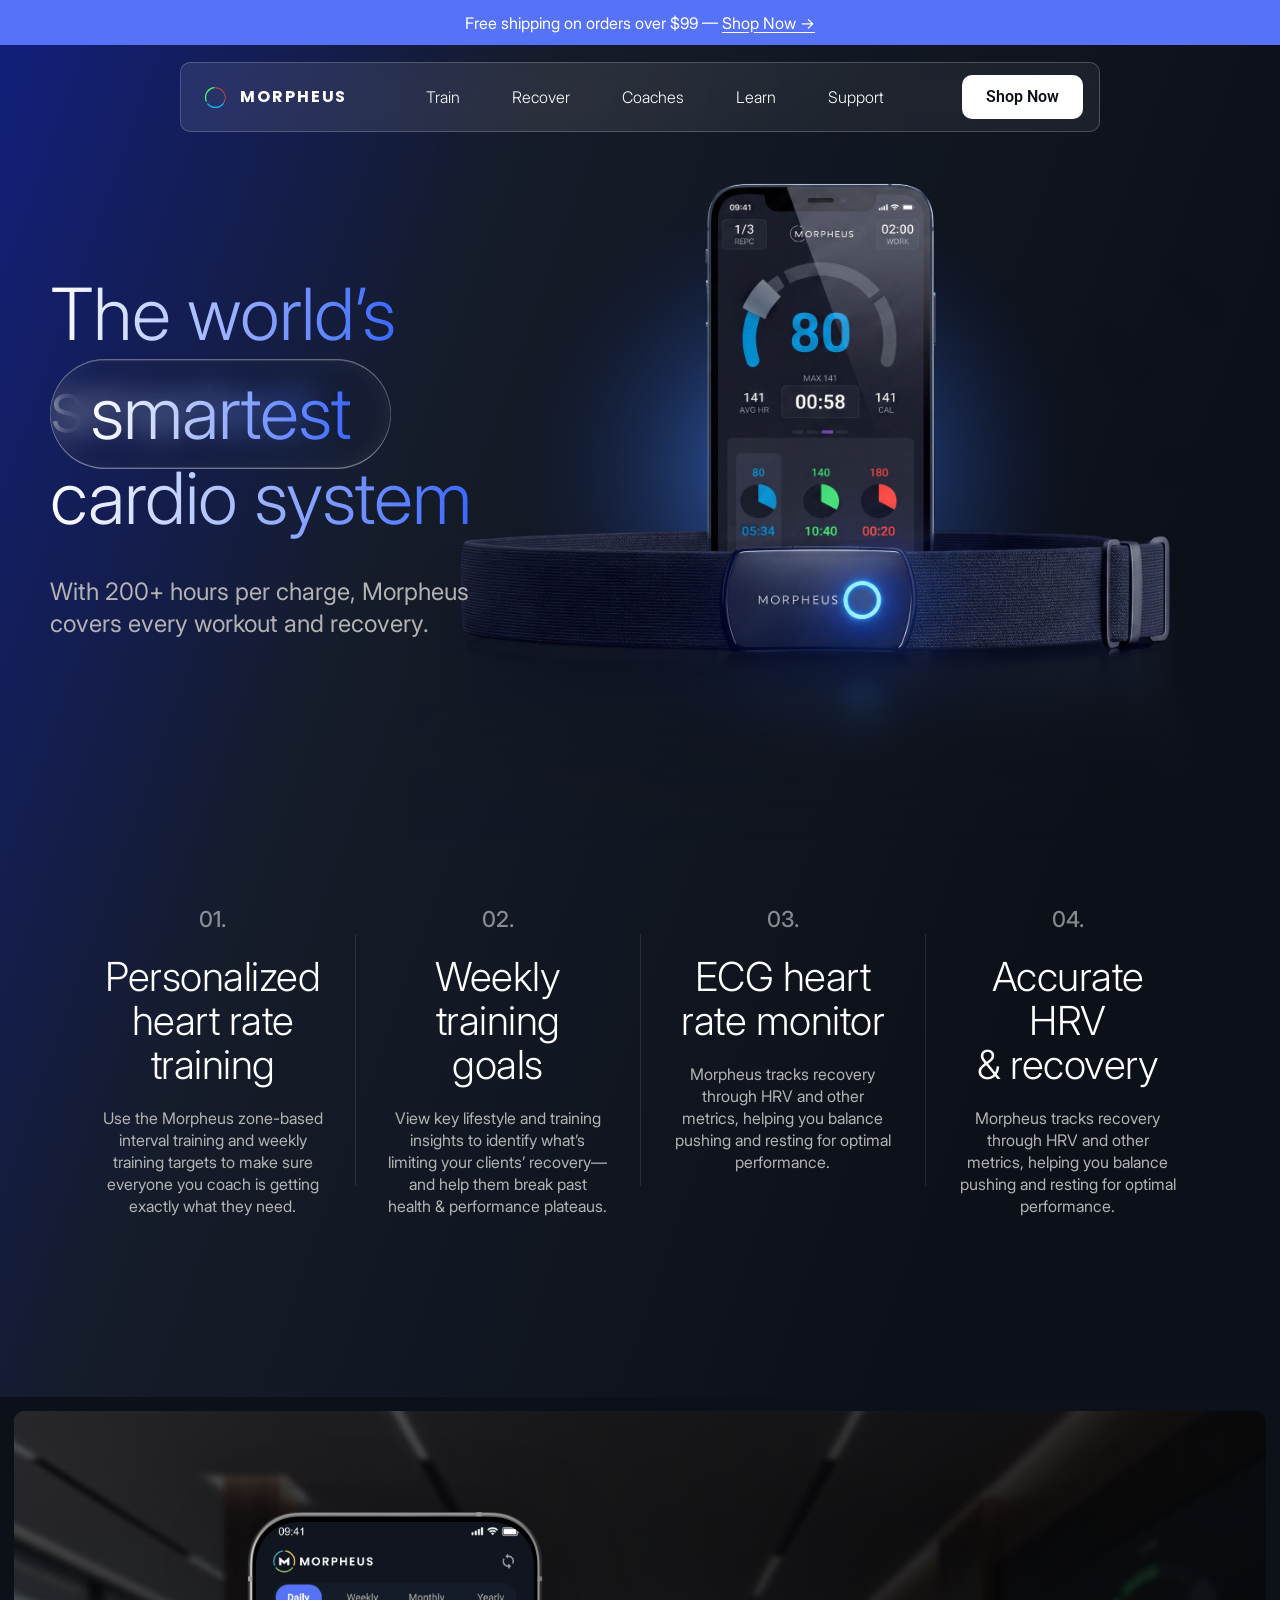
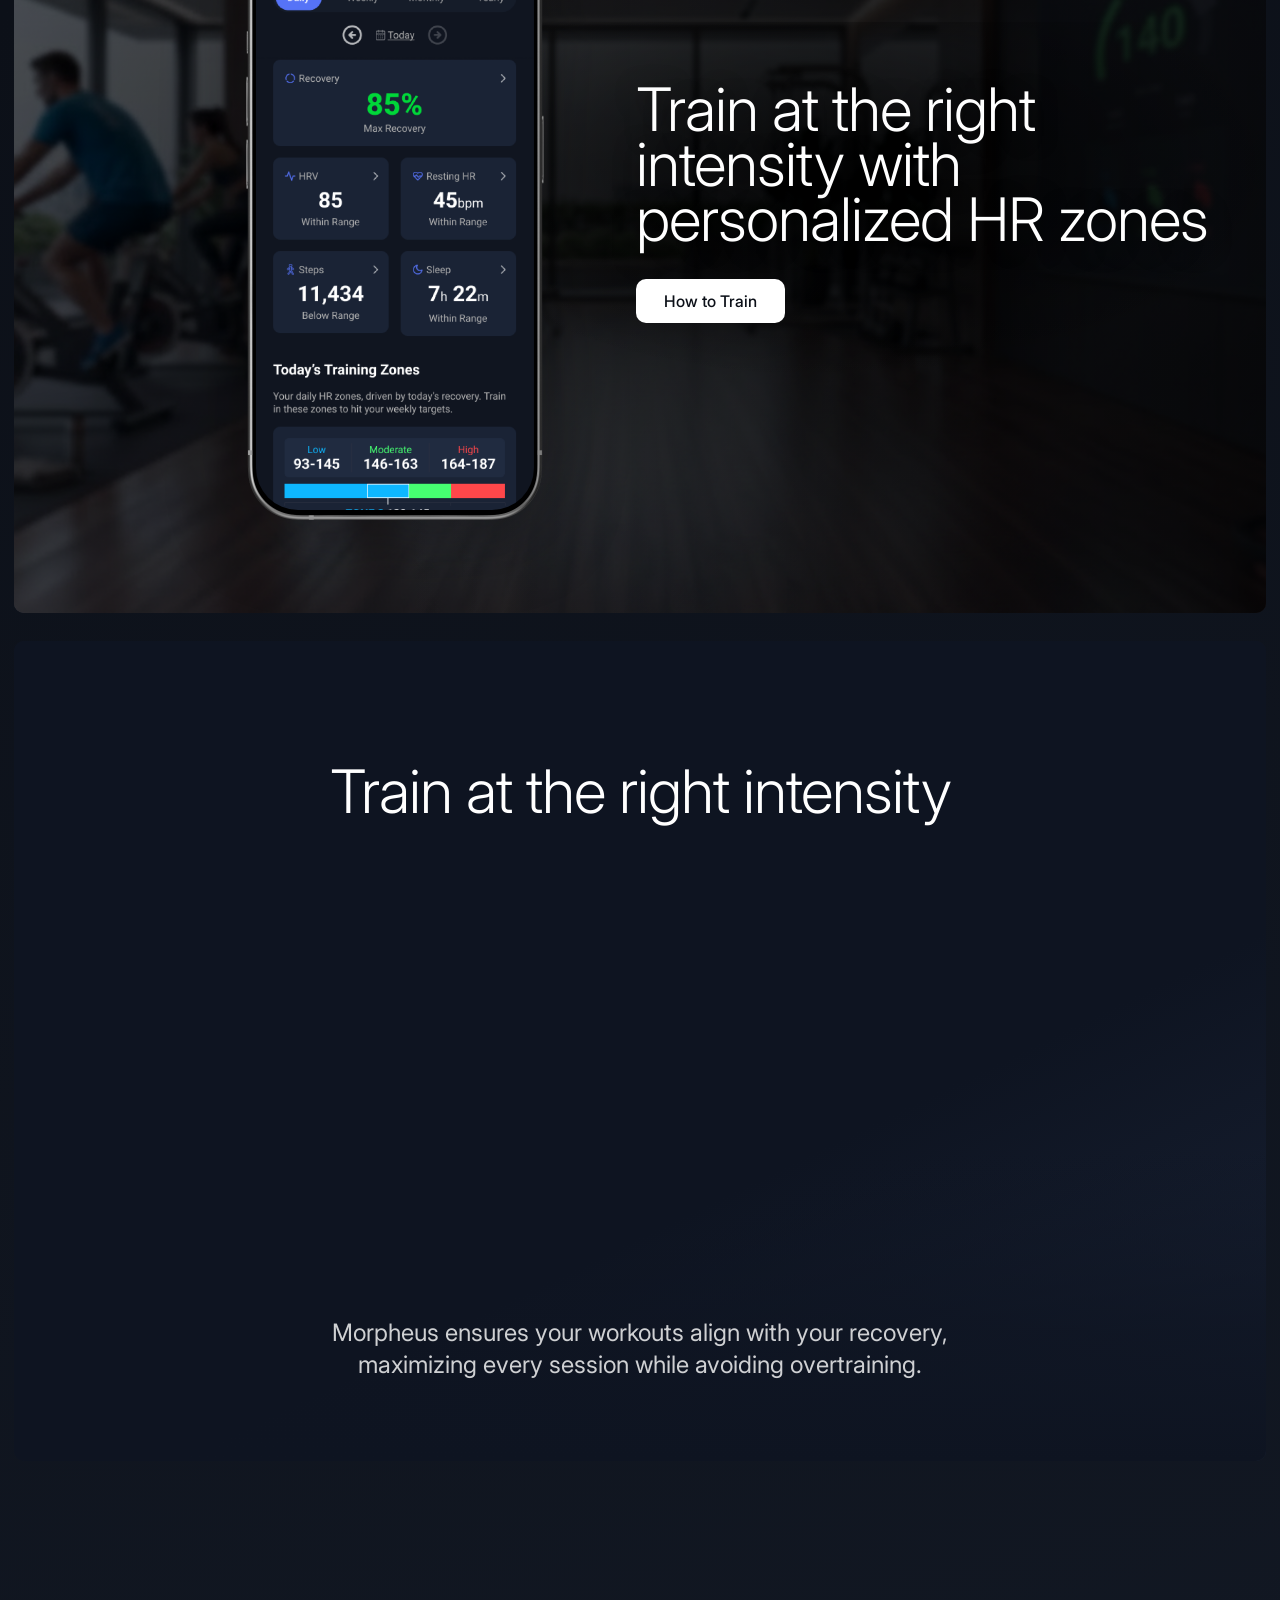
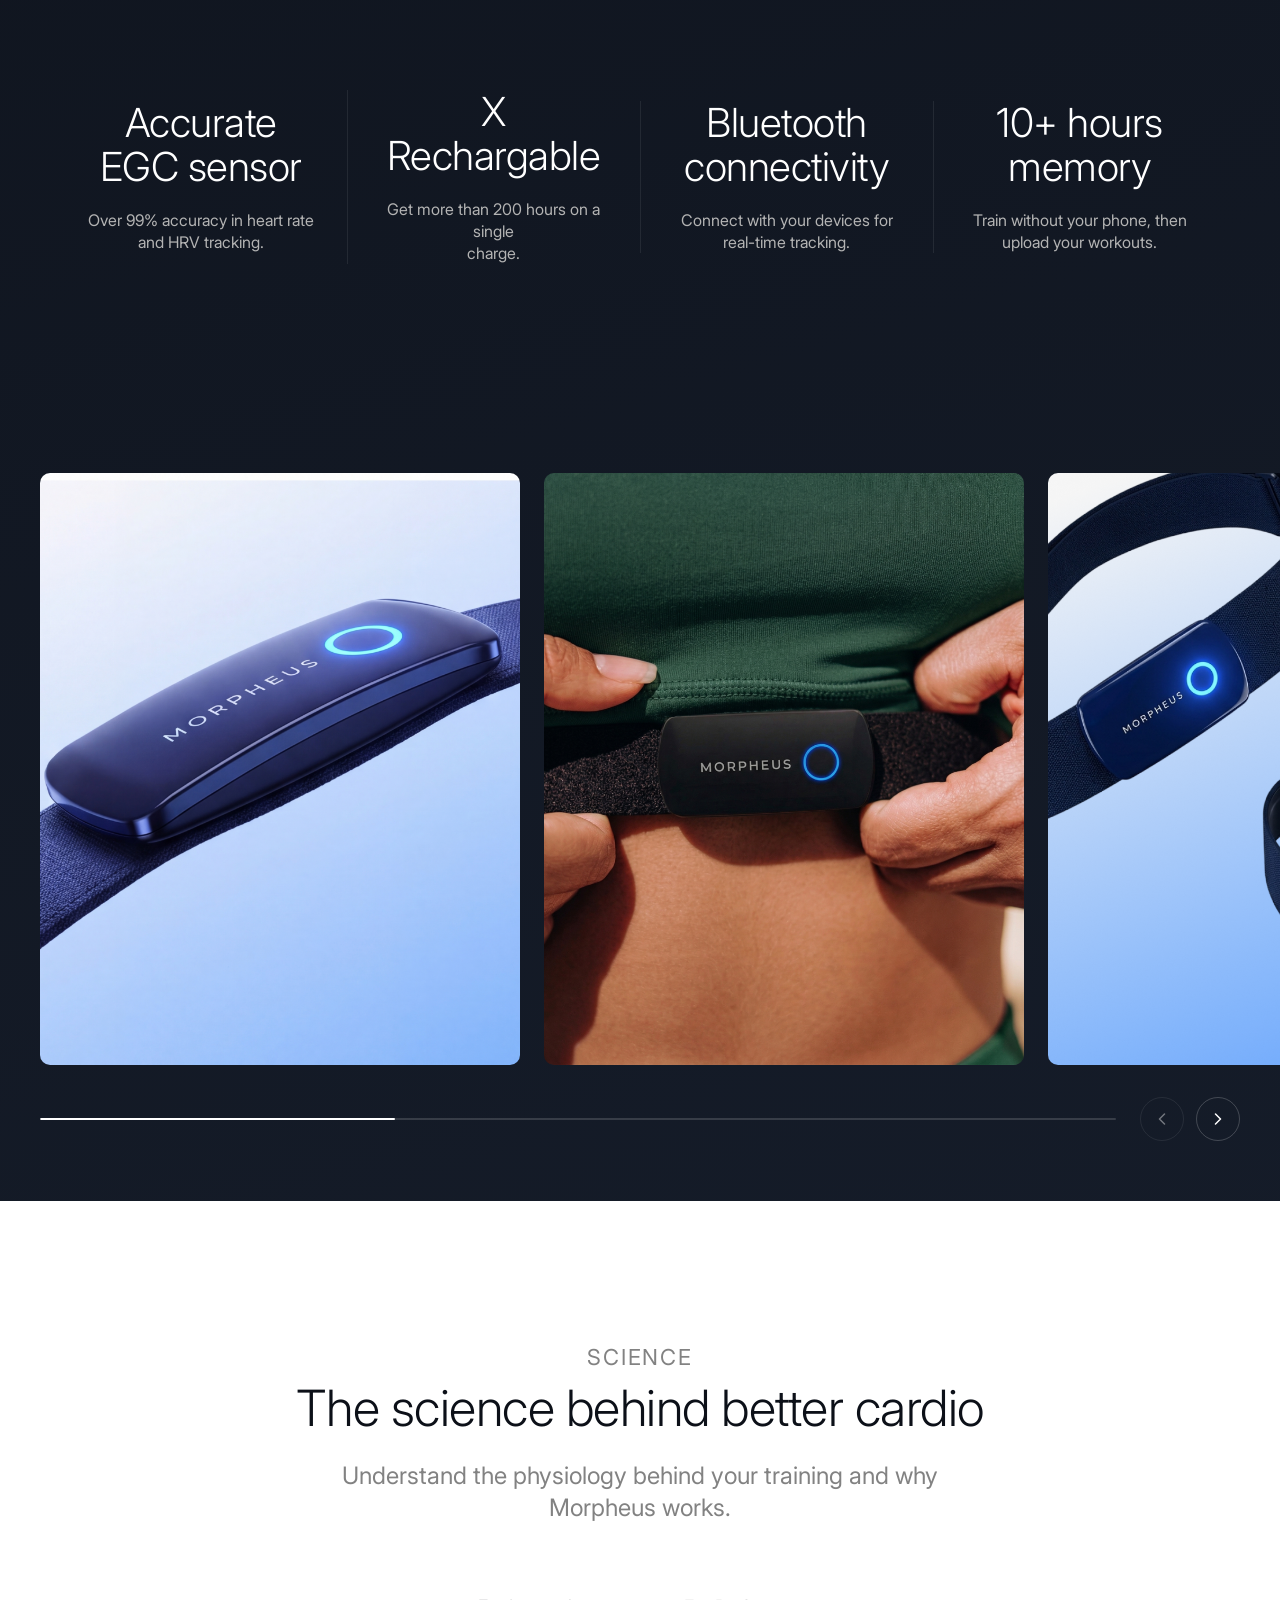
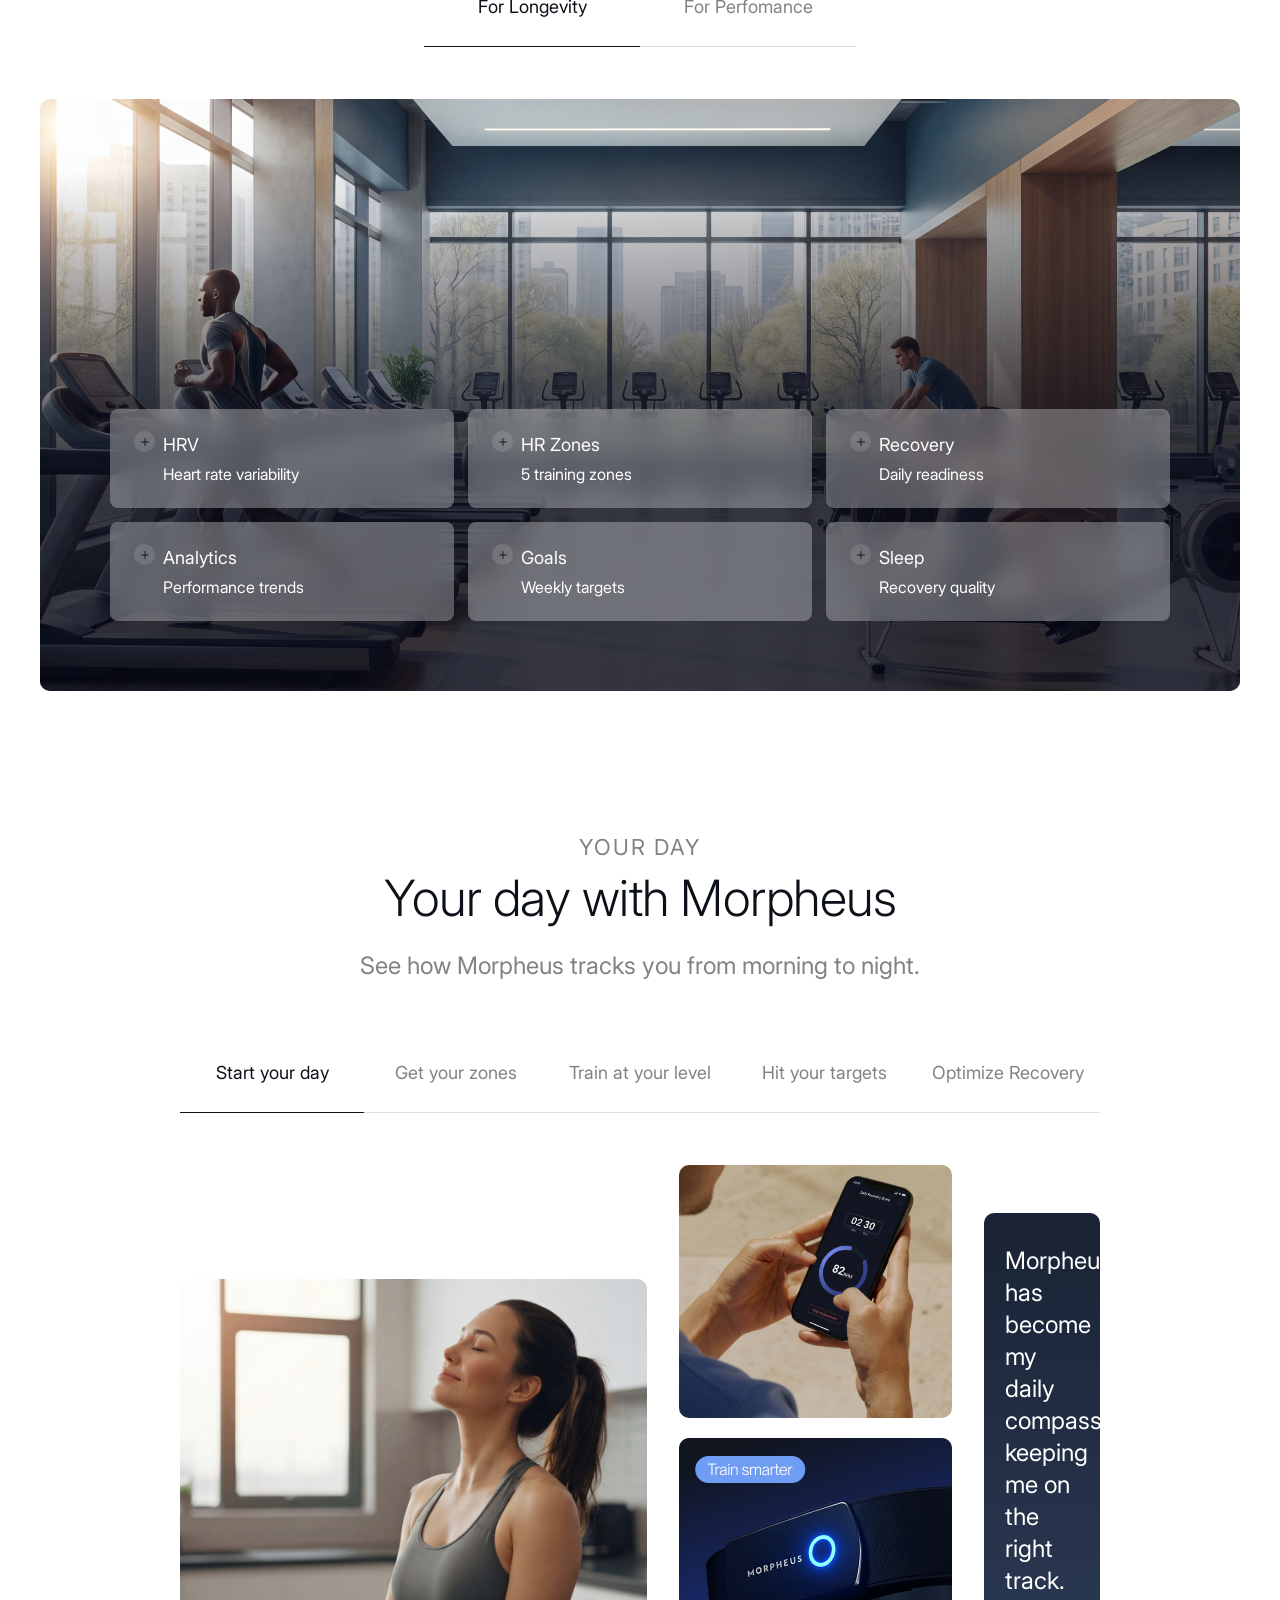
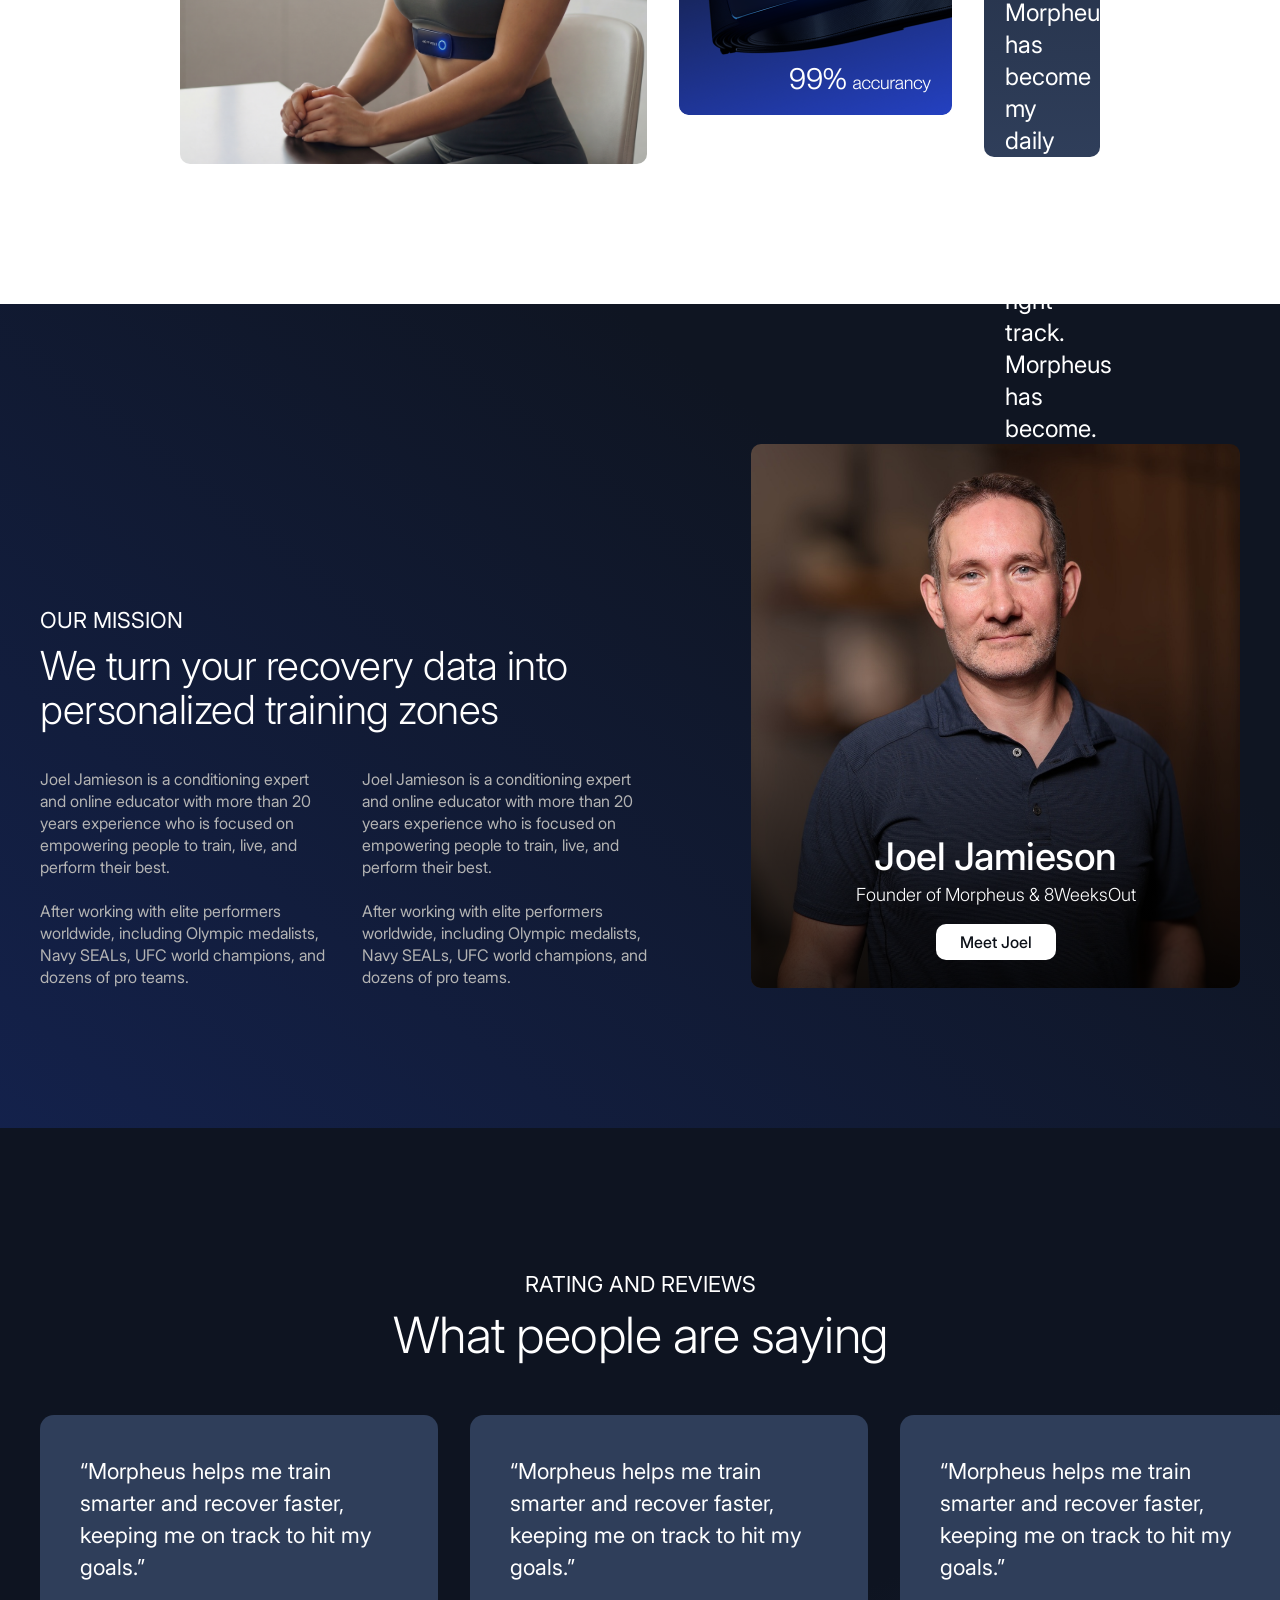
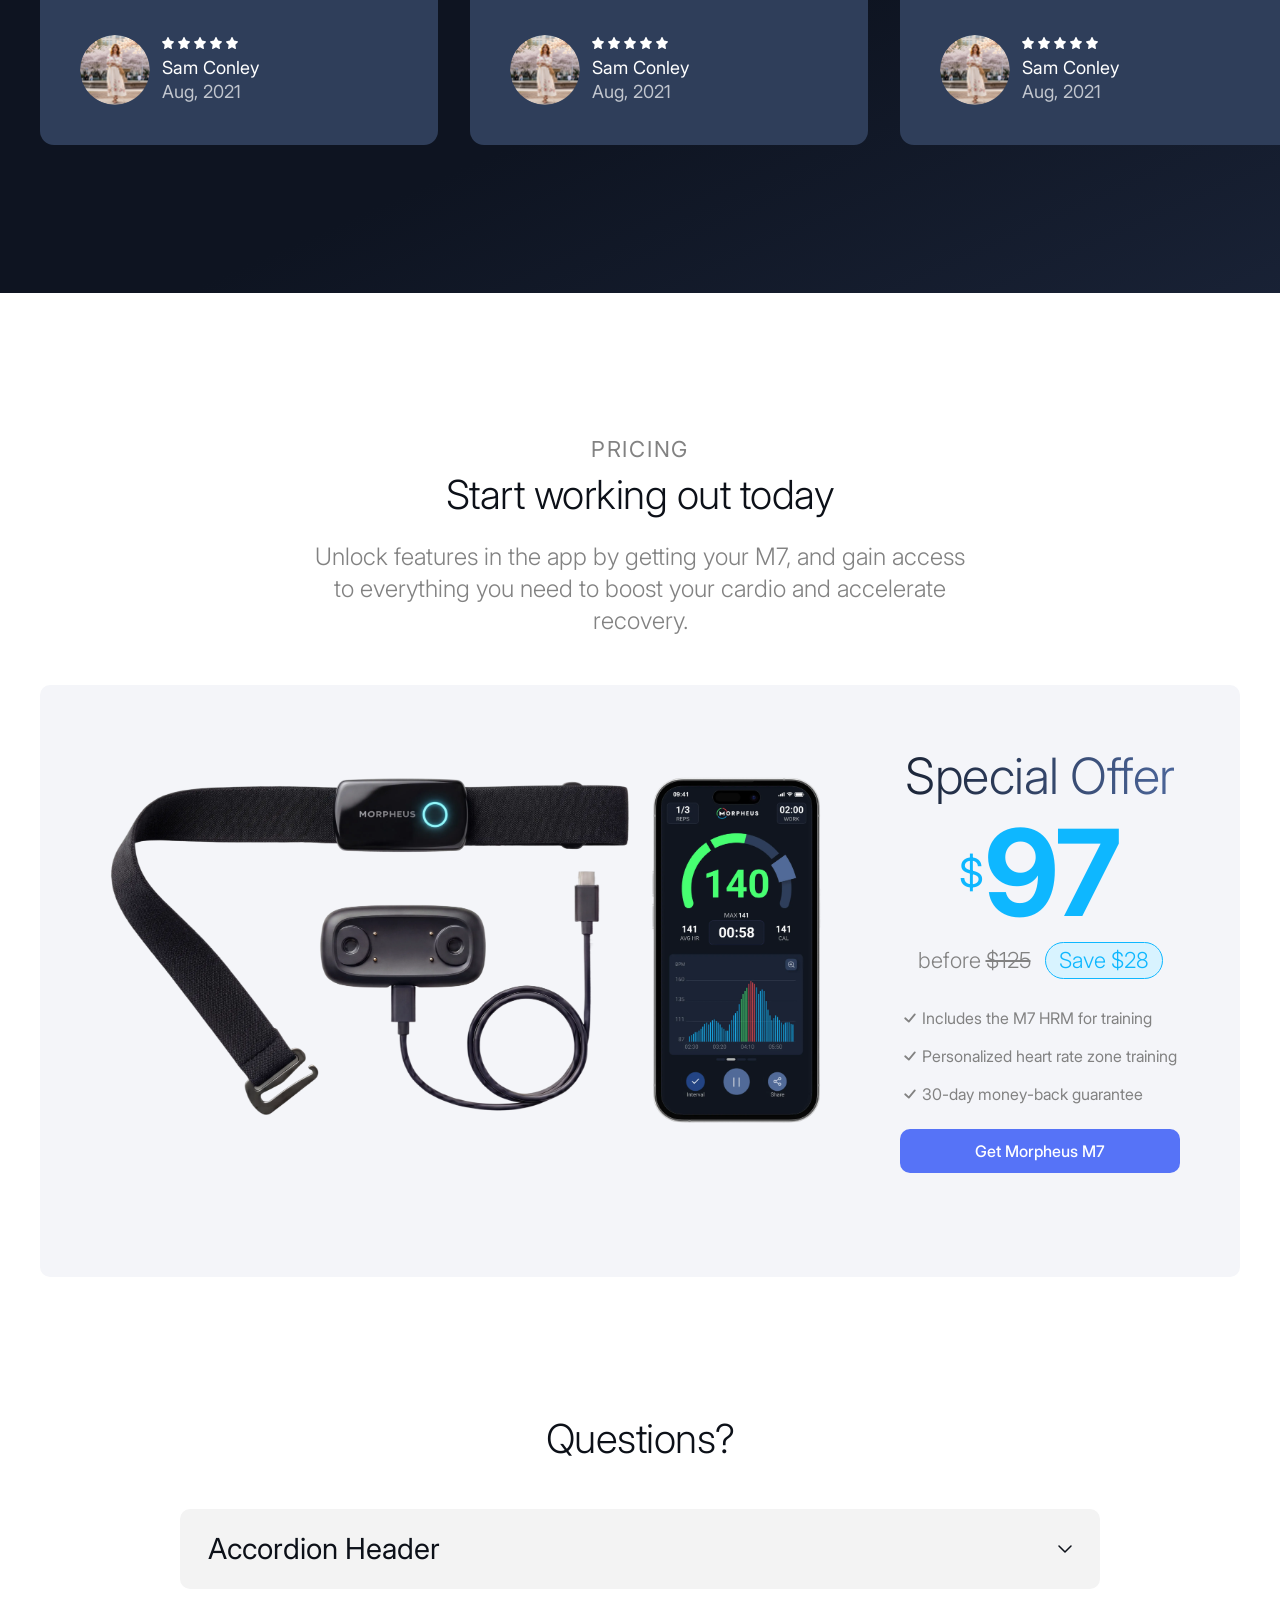
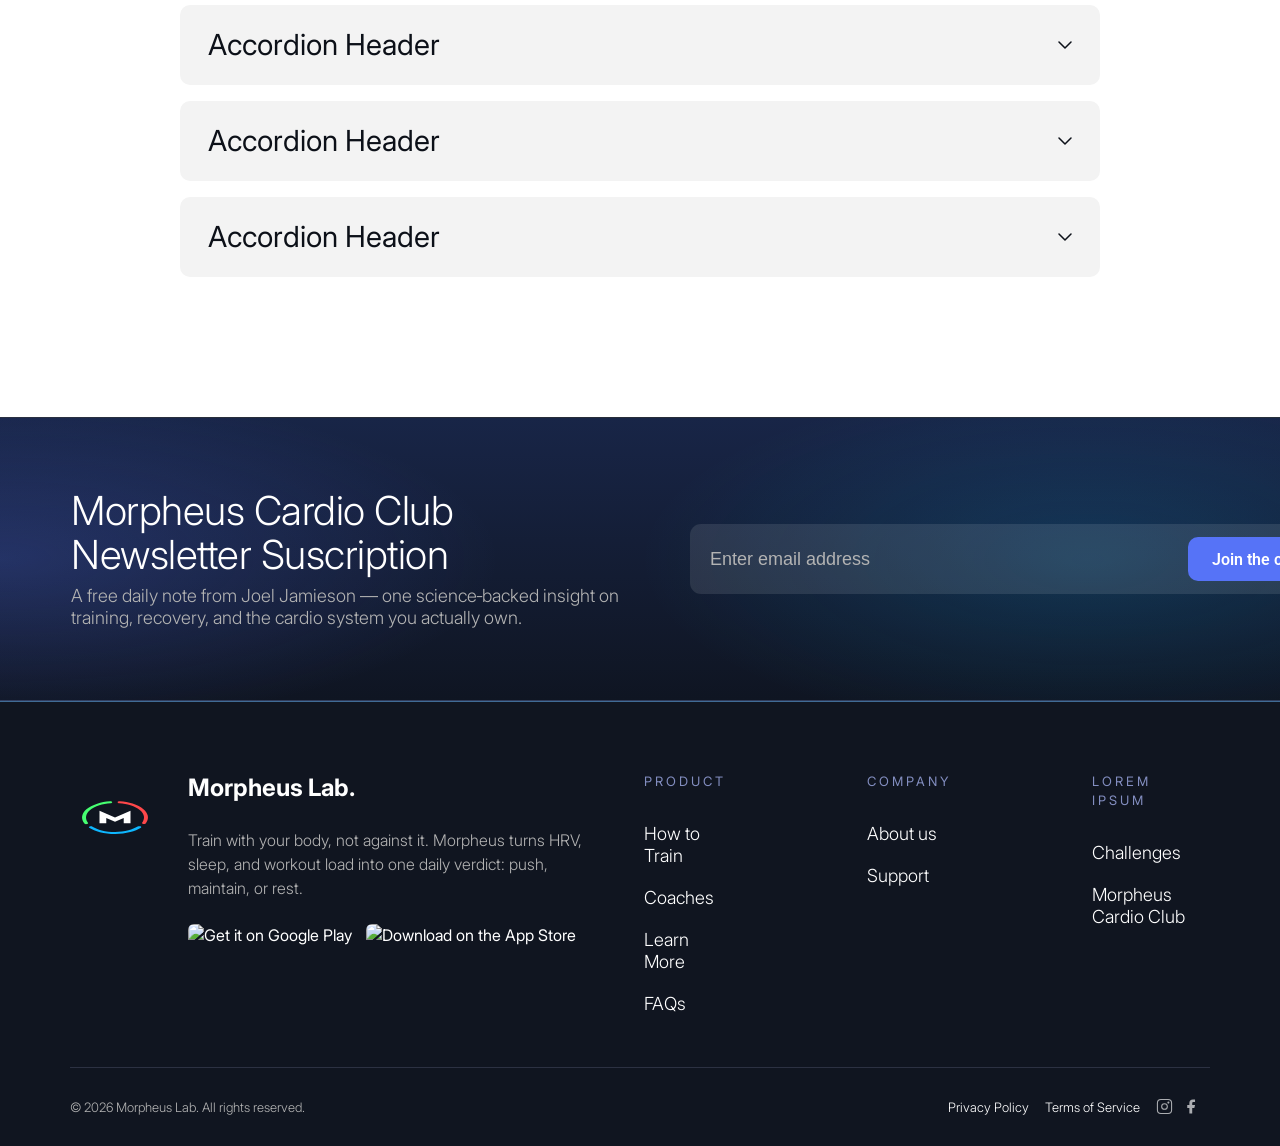
==== commit 48ffddca: "Fix hero collision at iMac + HR Zones title wrapping and scrim Hero (iMac/large desktop): - Remove p" ====
--- a/index.html
+++ b/index.html
@@ -401,18 +401,14 @@
       /* iMac override needed. max(180px, calc(50vw-540px)) resolves to */
       /* 260px+ at 1600px → 1080px content column, consistent always.   */
 
-      /* ── Smartest: gradient + padding formula handle all widths ─────────── */
-      /* ::before is display:none globally — no override needed here           */
-      /* Phone wrap: scale up proportionally from 870×804 base (~+10%)         */
-      /* right offset (max(0px, 50vw-720px)) = var(--grid-pad) at iMac — OK   */
-      .smartest__phone-wrap {
-        width:  960px;
-        height: 885px;
-      }
-
-      /* ── Text column: base formula max(40px, 50vw-590px) already handles   */
-      /* iMac well — 210px at 1600px, 370px at 1920px — no override needed.   */
-      /* Removing the old 50vw-680px override that pushed text too far left.   */
+      /* ── Smartest: phone-wrap stays at base 870×804 at ALL widths ────────── */
+      /* The right anchor max(0px,50vw-720px) already keeps the phone flush    */
+      /* with the 1440px content column right edge at every viewport.          */
+      /* Scaling up (960×885) was pushing the phone LEFT by ~90px, causing     */
+      /* the device to collide with the title at 1920px+. No override needed.  */
+
+      /* ── Text column: base formula max(40px, 50vw-590px) handles all widths */
+      /* 210px at 1600px | 370px at 1920px — tracks left edge of 1440px col.  */
 
       /* ── Infogrid: extra top padding so bullets don't crowd the phone ── */
       .infogrid {
@@ -438,11 +434,14 @@
         height: 672px;
         top:    65px;
       }
-      /* Lottie: stays left-aligned below phone area                      */
+      /* Lottie: centered on iMac phone (330px wide at left:calc(50%-440px))
+         Phone center x = calc(50% - 440px + 165px) = calc(50% - 275px)
+         Lottie left    = calc(50% - 275px - 215px) = calc(50% - 490px)  (430/2=215)
+         Lottie top     = phone-top + 466 * (672/608) = 65 + 515 = 580px */
       .hrzones__lottie {
-        left:  0;
+        left:  calc(50% - 490px);
         right: auto;
-        top:   480px;
+        top:   580px;
         width: 430px;
       }
       /* Text on RIGHT — scale out from center                            */
@@ -695,7 +694,7 @@
       <img src="assets/hrzones-bg.png" alt="HR Zones training" class="hrzones__hero-img" />
       <div class="hrzones__scrim"></div>
       <div class="hrzones__text">
-        <h2 class="hrzones__title reveal">Train at the right intensity<br />with personalized HR zones</h2>
+        <h2 class="hrzones__title reveal">Train at the right intensity with personalized HR zones</h2>
         <a class="btn btn--light reveal" data-delay="1" href="#">How to Train</a>
       </div>
       <div class="hrzones__phone">
--- a/styles.css
+++ b/styles.css
@@ -592,11 +592,19 @@
 .hrzones__scrim {
   position: absolute;
   inset: 0;
-  background: radial-gradient(
-    ellipse at 50% 50%,
-    rgba(0, 0, 0, 0.90) 0%,
-    rgba(0, 0, 0, 0.56) 100%
-  );
+  /* Layer 1 (top): darken right half where text sits — fades left toward phone */
+  /* Layer 2: overall radial darkening so center stays readable                 */
+  background:
+    linear-gradient(
+      90deg,
+      rgba(0, 0, 0, 0)    30%,
+      rgba(0, 0, 0, 0.55) 100%
+    ),
+    radial-gradient(
+      ellipse at 50% 50%,
+      rgba(0, 0, 0, 0.80) 0%,
+      rgba(0, 0, 0, 0.50) 100%
+    );
 }
 .hrzones__text {
   position: absolute;
@@ -617,6 +625,15 @@
   letter-spacing: -1px;
   color: #ffffff;
   text-shadow: 0 4.628px 23.08px rgba(0, 0, 0, 0.55);
+}
+/* Dark radial glow anchored behind the text block for readability */
+.hrzones__text::before {
+  content: '';
+  position: absolute;
+  inset: -60px -80px -60px -100px;
+  background: radial-gradient(ellipse at 40% 40%, rgba(0,0,0,0.70) 0%, rgba(0,0,0,0) 70%);
+  z-index: -1;
+  pointer-events: none;
 }
 .hrzones__text .btn { align-self: flex-start; border-radius: 10px; }
 .hrzones__phone {
@@ -649,9 +666,14 @@
 
 .hrzones__lottie {
   position: absolute;
-  left: 0;
+  /* Figma: lottie is 390px wide, centered on the 298px phone.
+     Phone left = calc(50% - 394px), phone width = 298px
+     Phone center x = calc(50% - 394px + 149px) = calc(50% - 245px)
+     Lottie left  = phone-center - lottie-width/2 = calc(50% - 245px - 195px) = calc(50% - 440px)
+     Lottie top   = phone-top + 466px = 101px + 466px = 567px (Figma: 466px from phone-group top) */
+  left: calc(50% - 440px);
   right: auto;
-  top: 466px;
+  top: 567px;
   width: 390px;
   aspect-ratio: 376 / 128;
   z-index: 4;
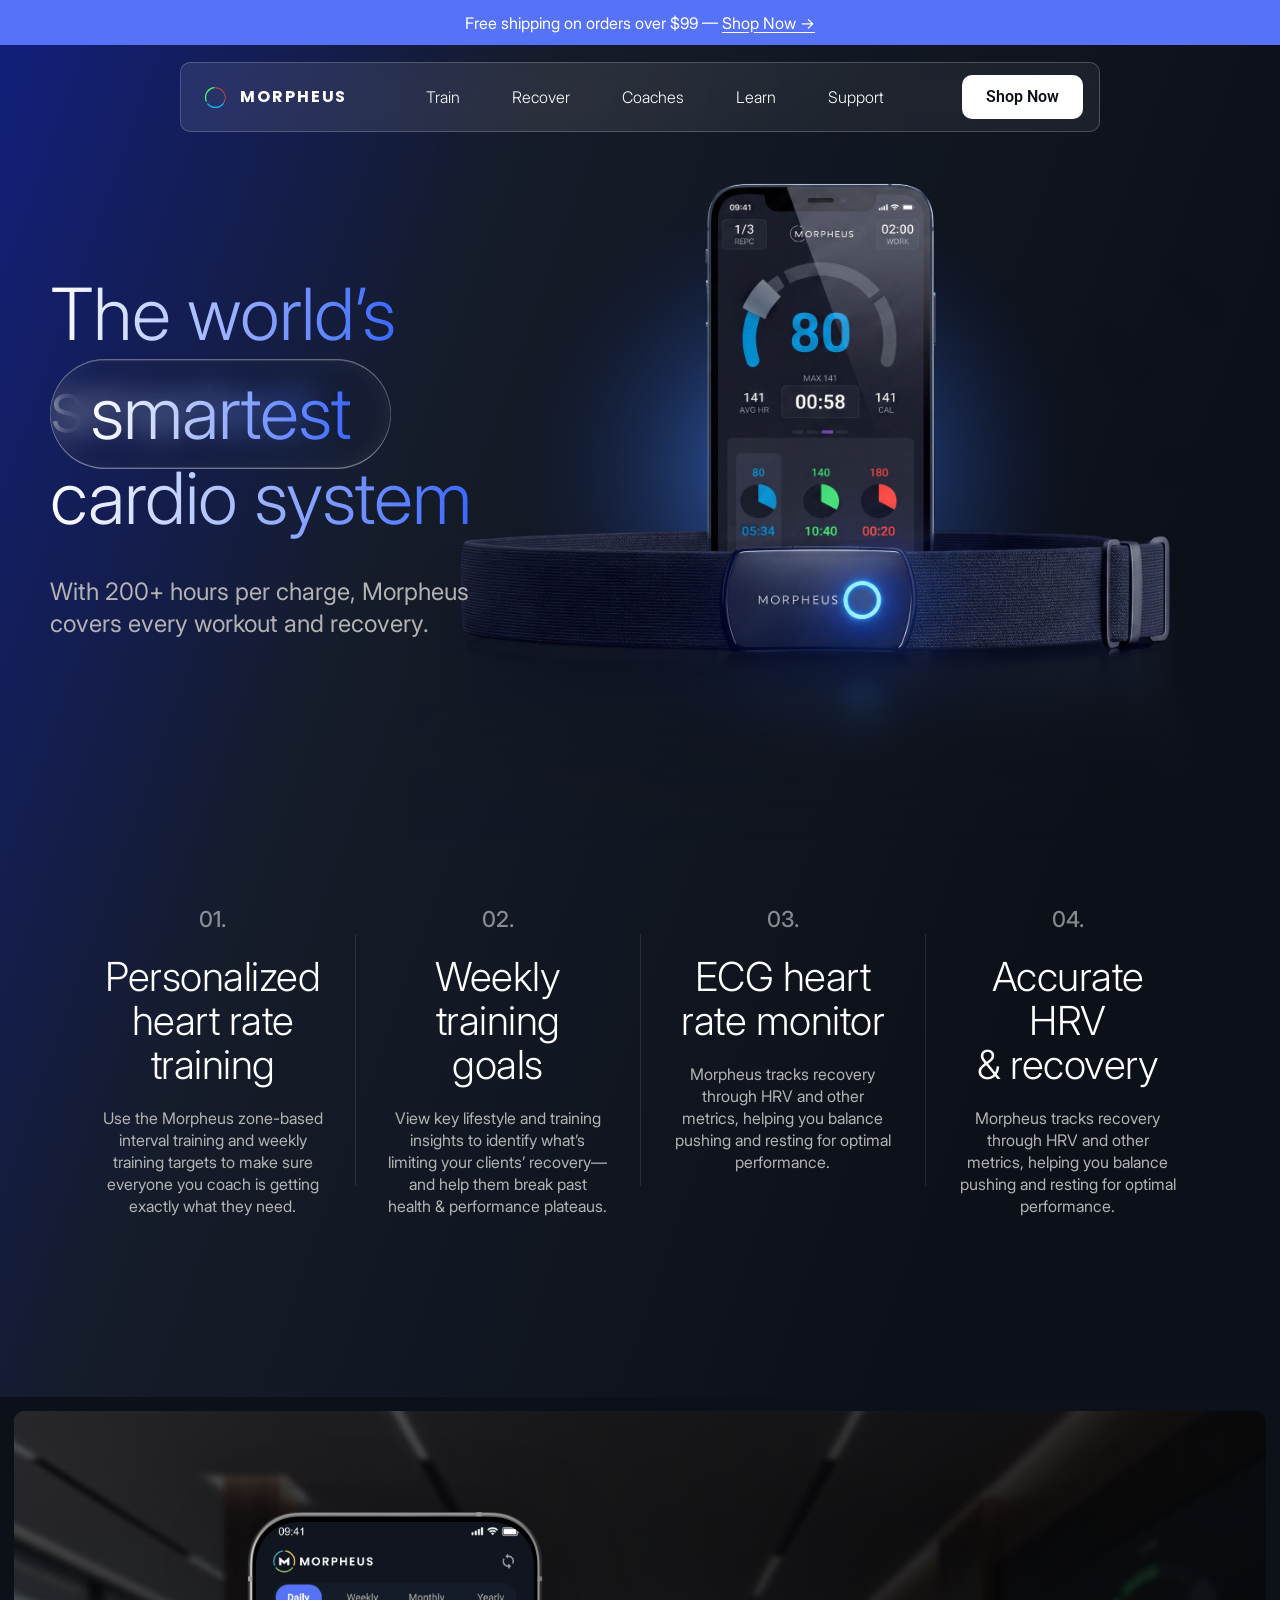
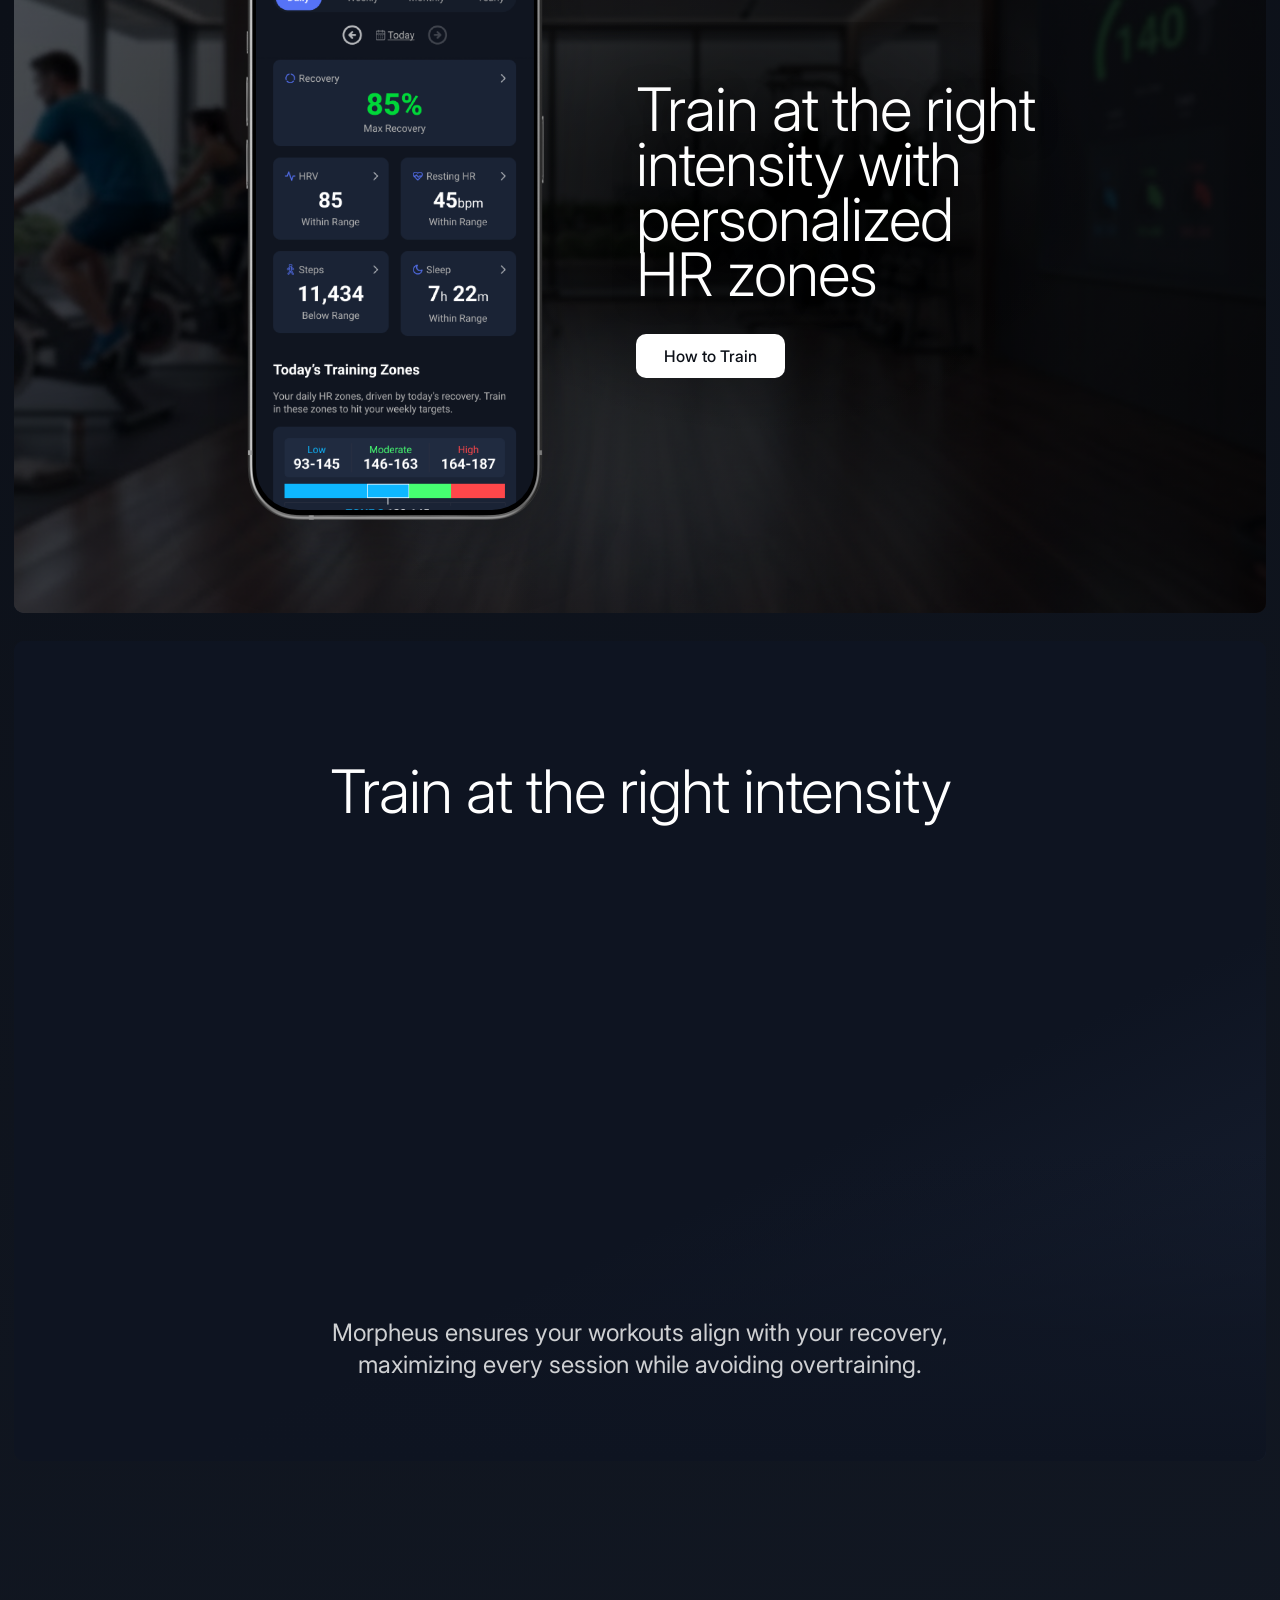
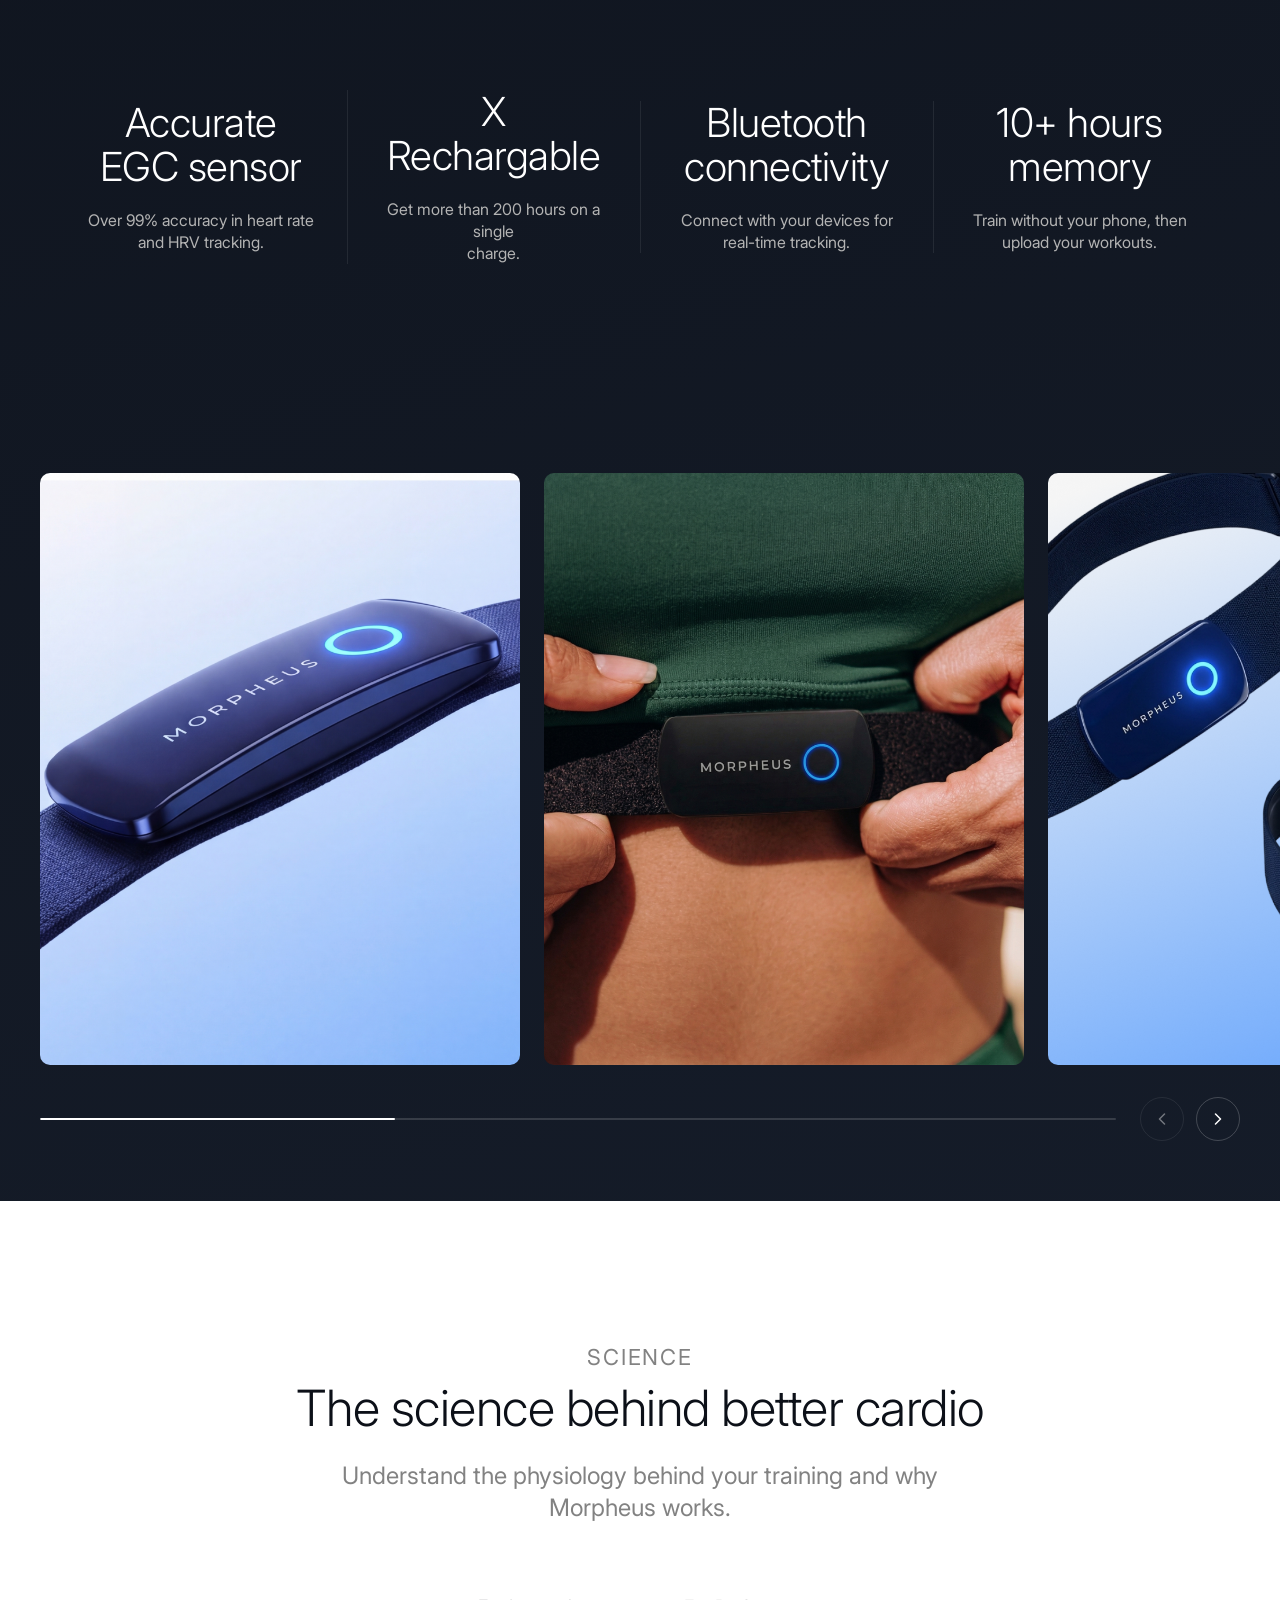
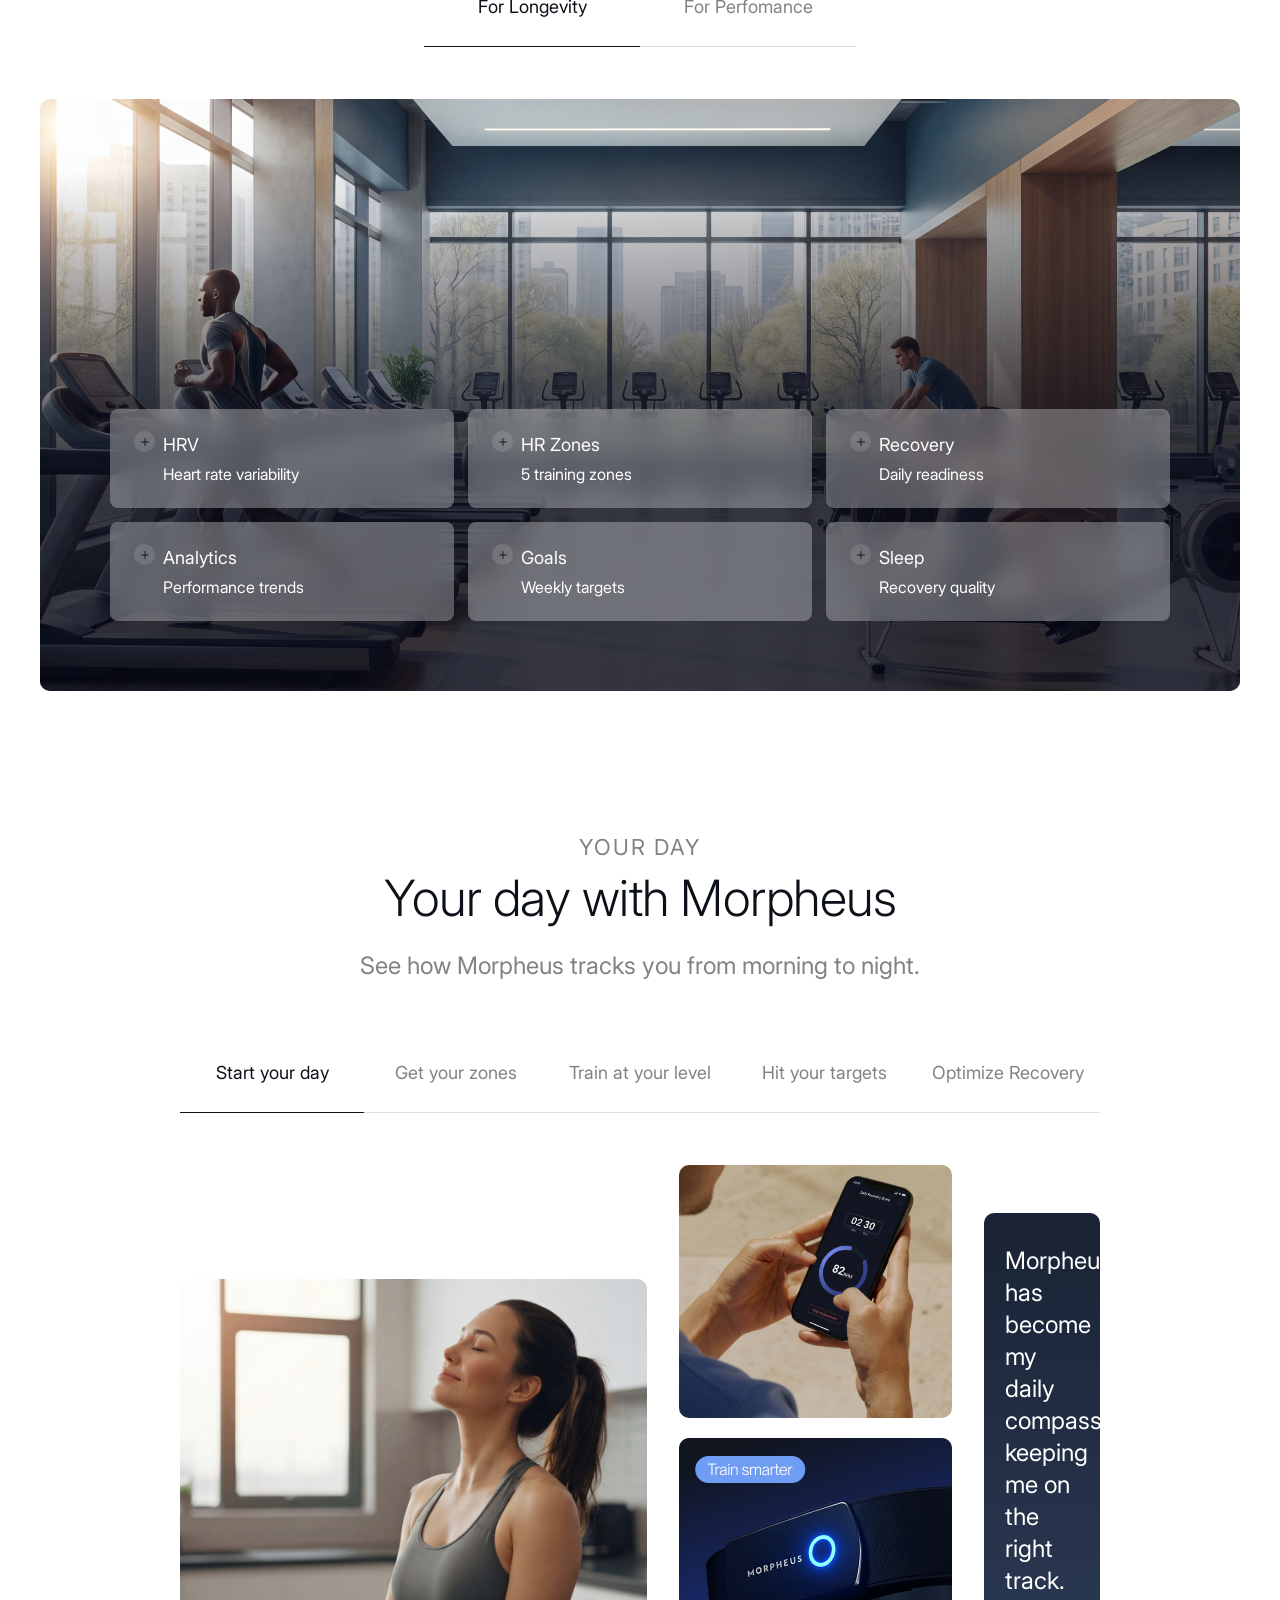
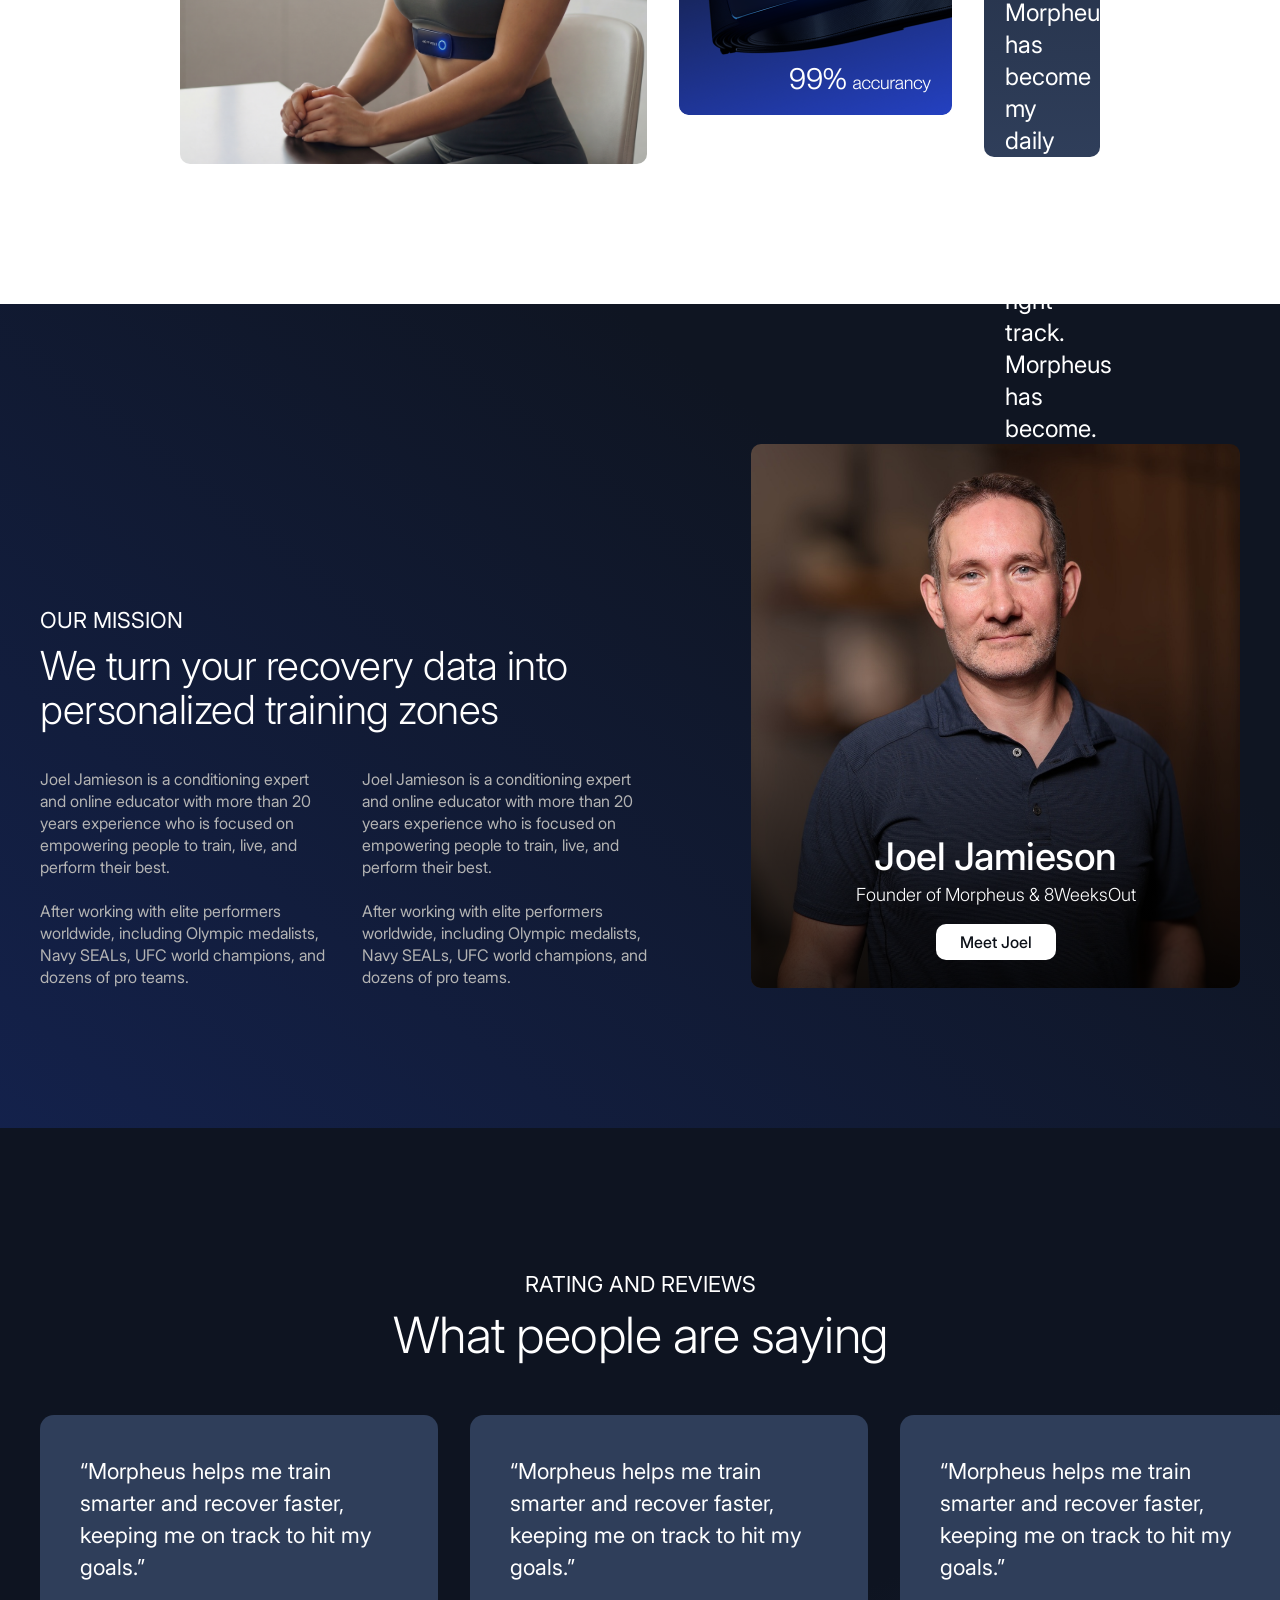
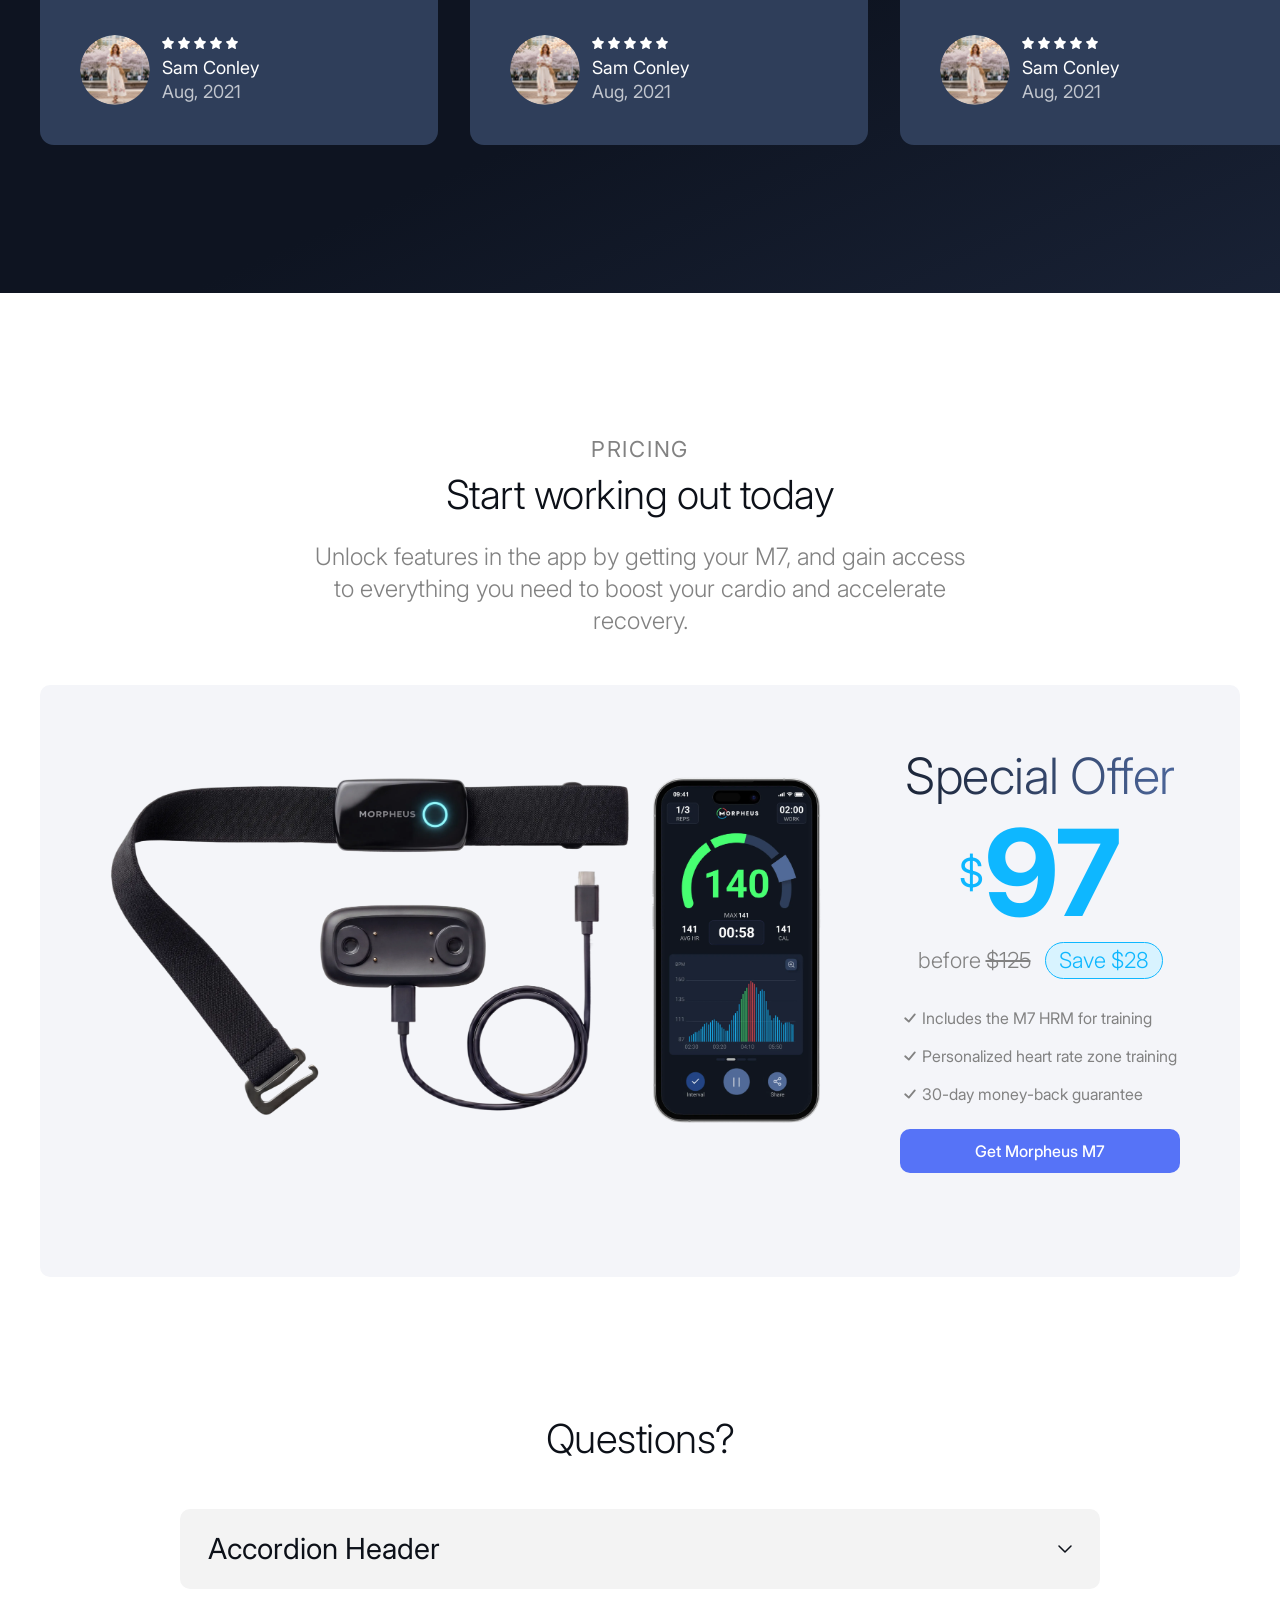
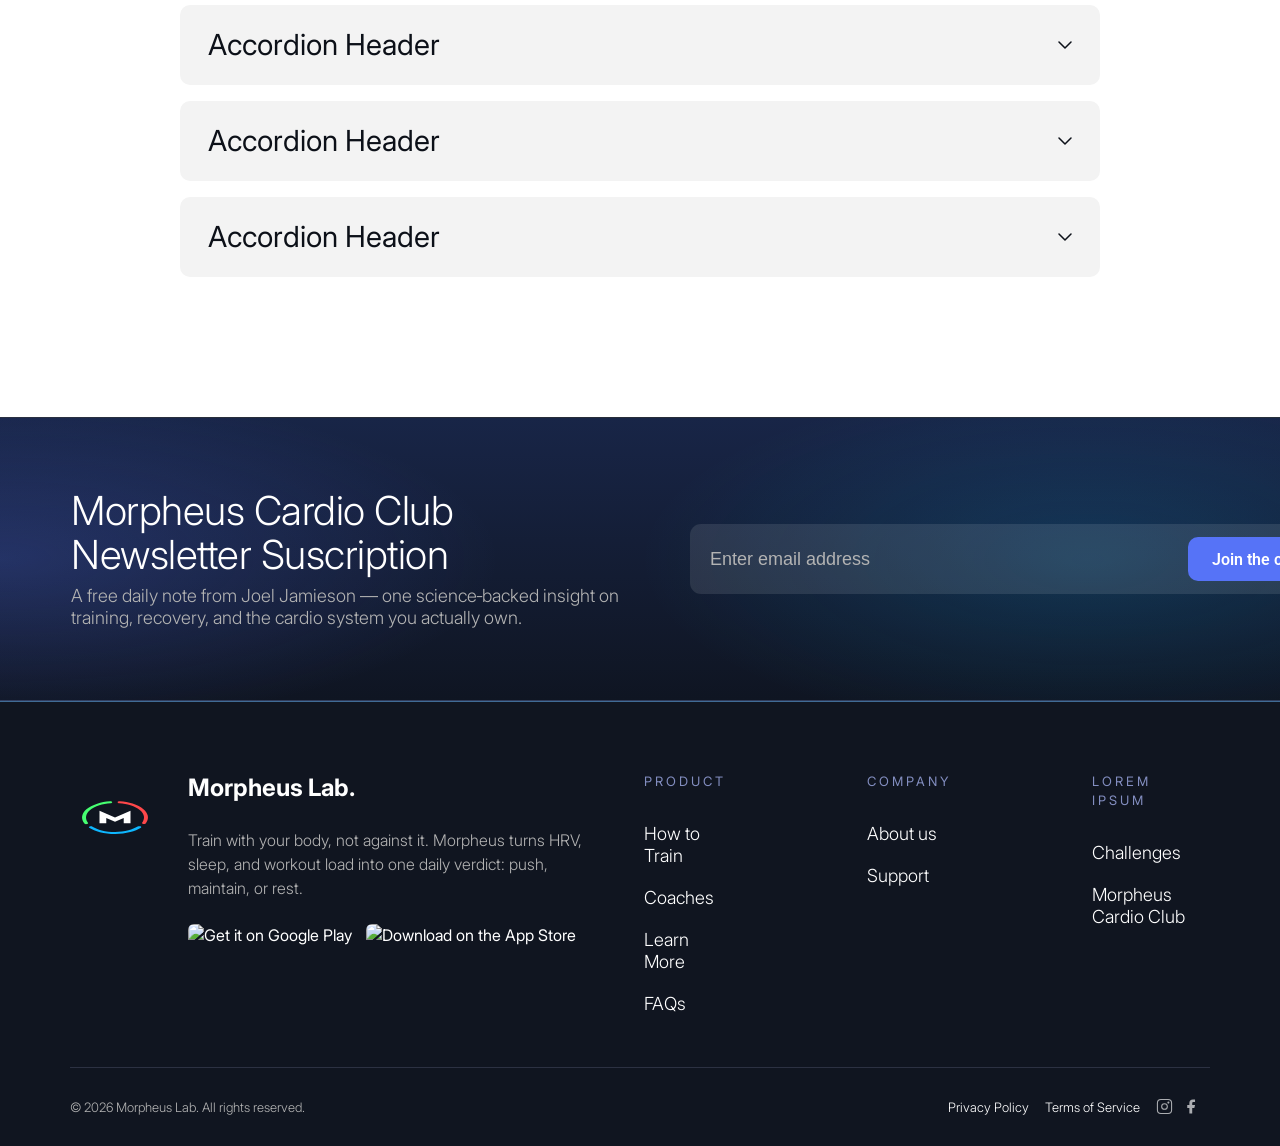
==== commit 6171f28a: "Fix HR Zones title to exact Figma line breaks (node 3104-105832) Figma specifies 4 explicit paragrap" ====
--- a/index.html
+++ b/index.html
@@ -694,7 +694,7 @@
       <img src="assets/hrzones-bg.png" alt="HR Zones training" class="hrzones__hero-img" />
       <div class="hrzones__scrim"></div>
       <div class="hrzones__text">
-        <h2 class="hrzones__title reveal">Train at the right intensity with personalized HR zones</h2>
+        <h2 class="hrzones__title reveal">Train at the right<br>intensity with<br>personalized<br>HR zones</h2>
         <a class="btn btn--light reveal" data-delay="1" href="#">How to Train</a>
       </div>
       <div class="hrzones__phone">
--- a/styles.css
+++ b/styles.css
@@ -616,7 +616,8 @@
   gap: 32px;
   max-width: 580px;
 }
-/* Figma node 3104-103799: 60px / 55px LH / Light (300) / -1px LS */
+/* Figma node 3104-105832: Display / 60px / 55px LH / Light (300) / -1px LS */
+/* whitespace-nowrap + explicit <br> tags = exact 4-line layout from Figma   */
 .hrzones__title {
   font-family: var(--font-display);
   font-weight: 300;
@@ -625,6 +626,7 @@
   letter-spacing: -1px;
   color: #ffffff;
   text-shadow: 0 4.628px 23.08px rgba(0, 0, 0, 0.55);
+  white-space: nowrap; /* prevents accidental re-wrap between explicit breaks */
 }
 /* Dark radial glow anchored behind the text block for readability */
 .hrzones__text::before {
@@ -2514,6 +2516,7 @@
     font-weight: 400;
     text-align: center;
     text-shadow: none;
+    white-space: normal; /* allow wrapping at mobile widths */
   }
   .hrzones__text .btn { align-self: center; }
   .hrzones__lottie {
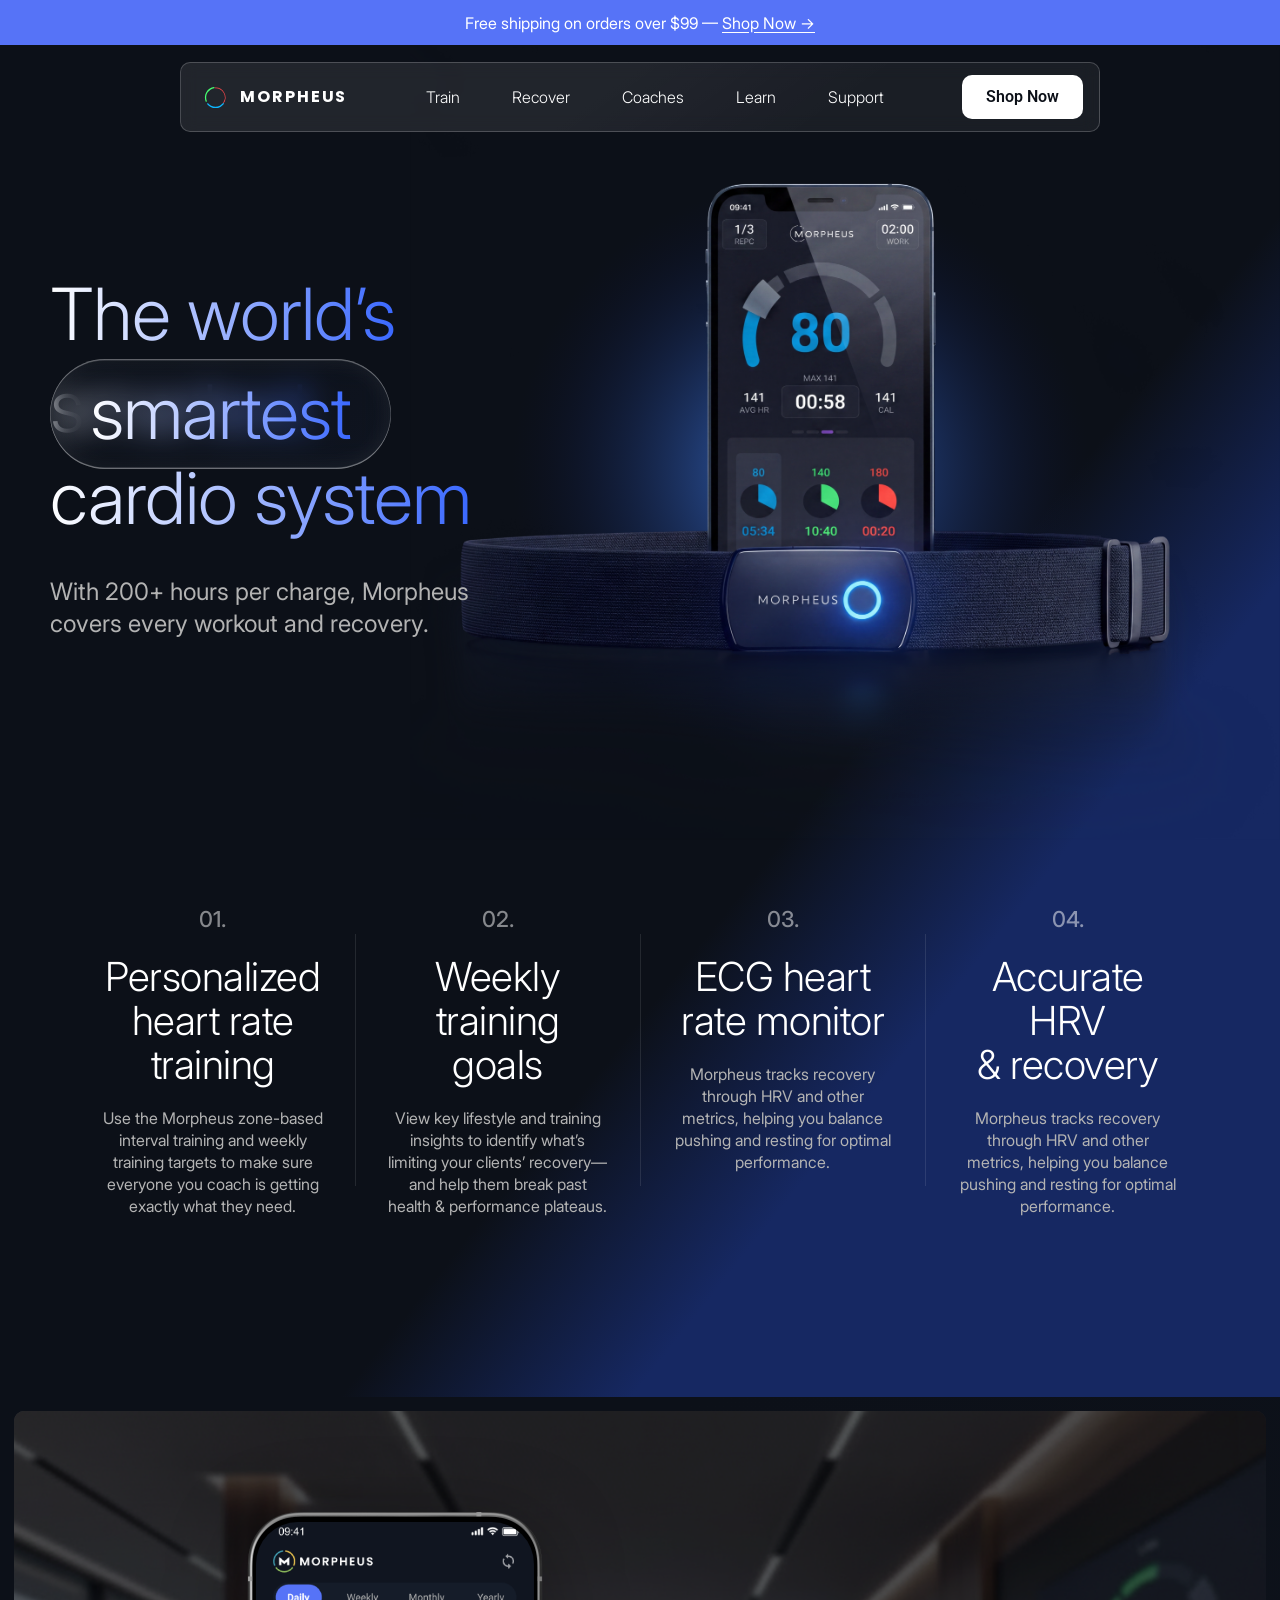
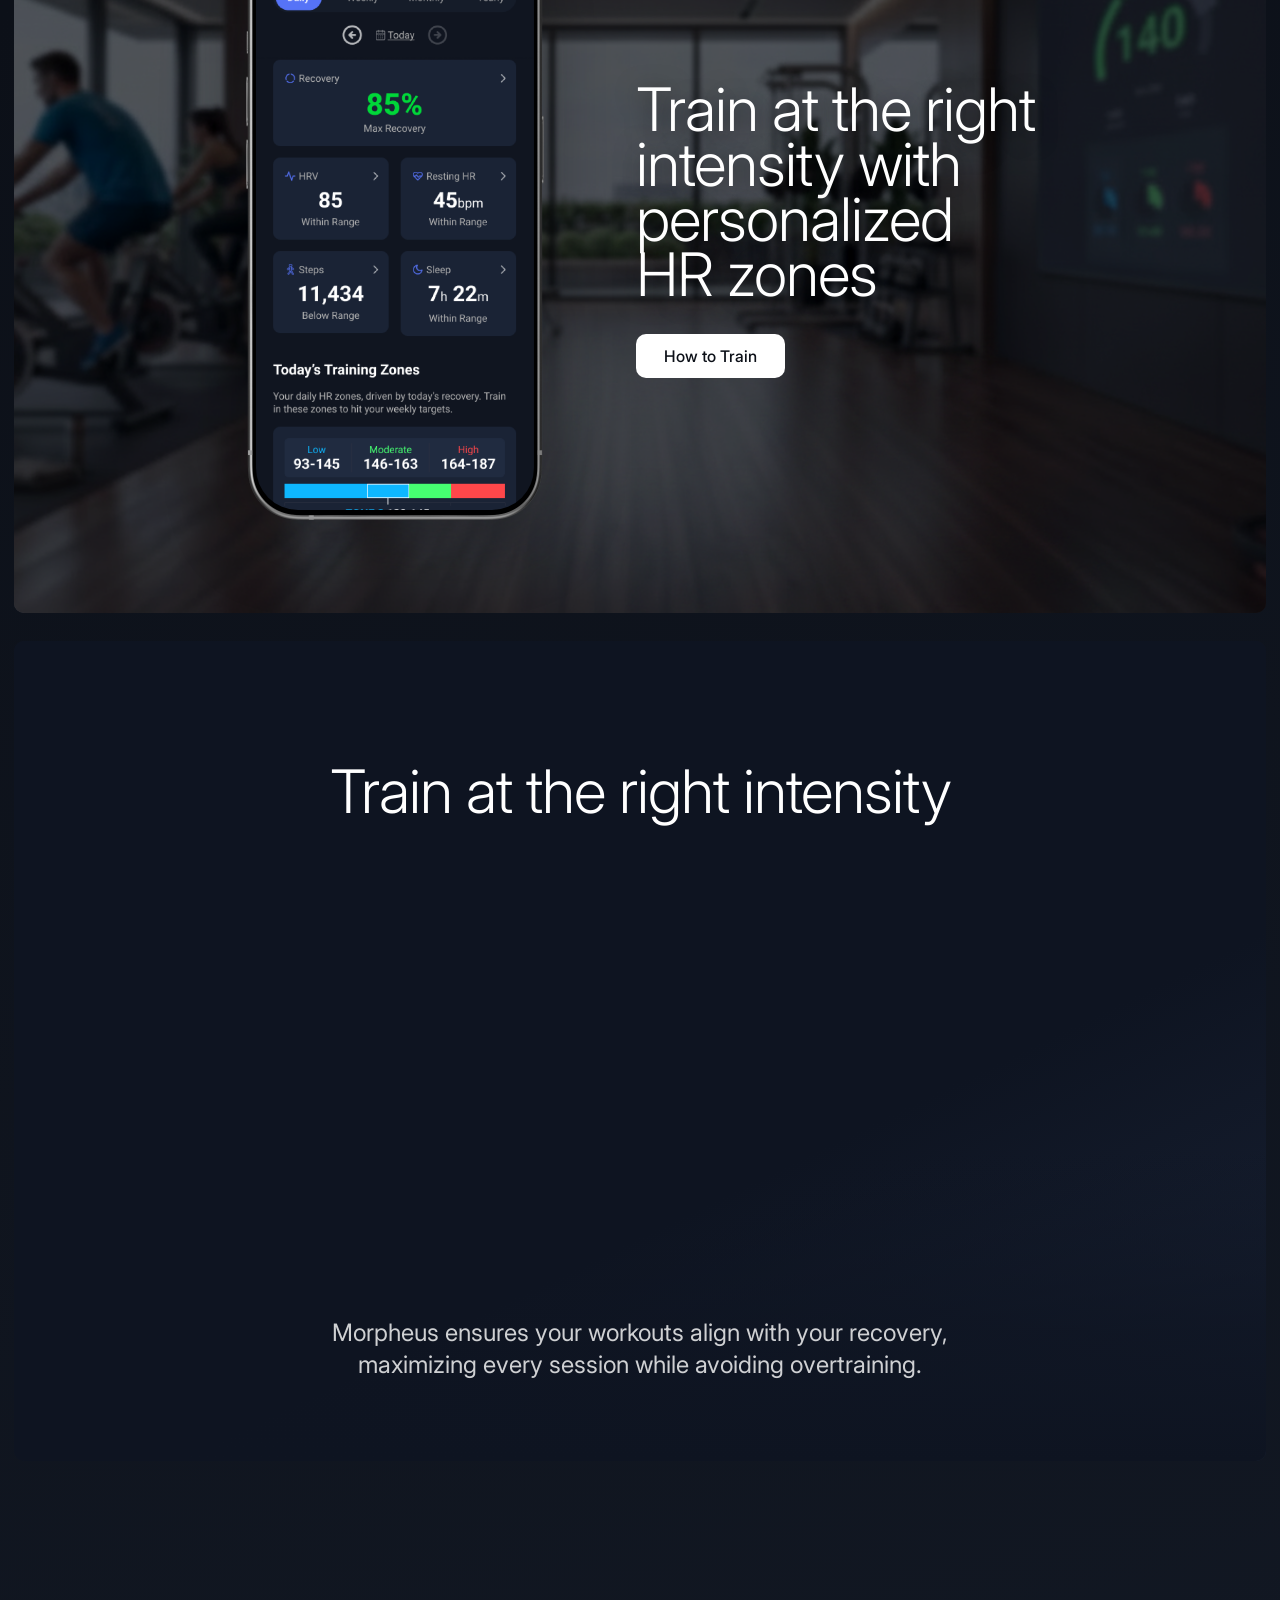
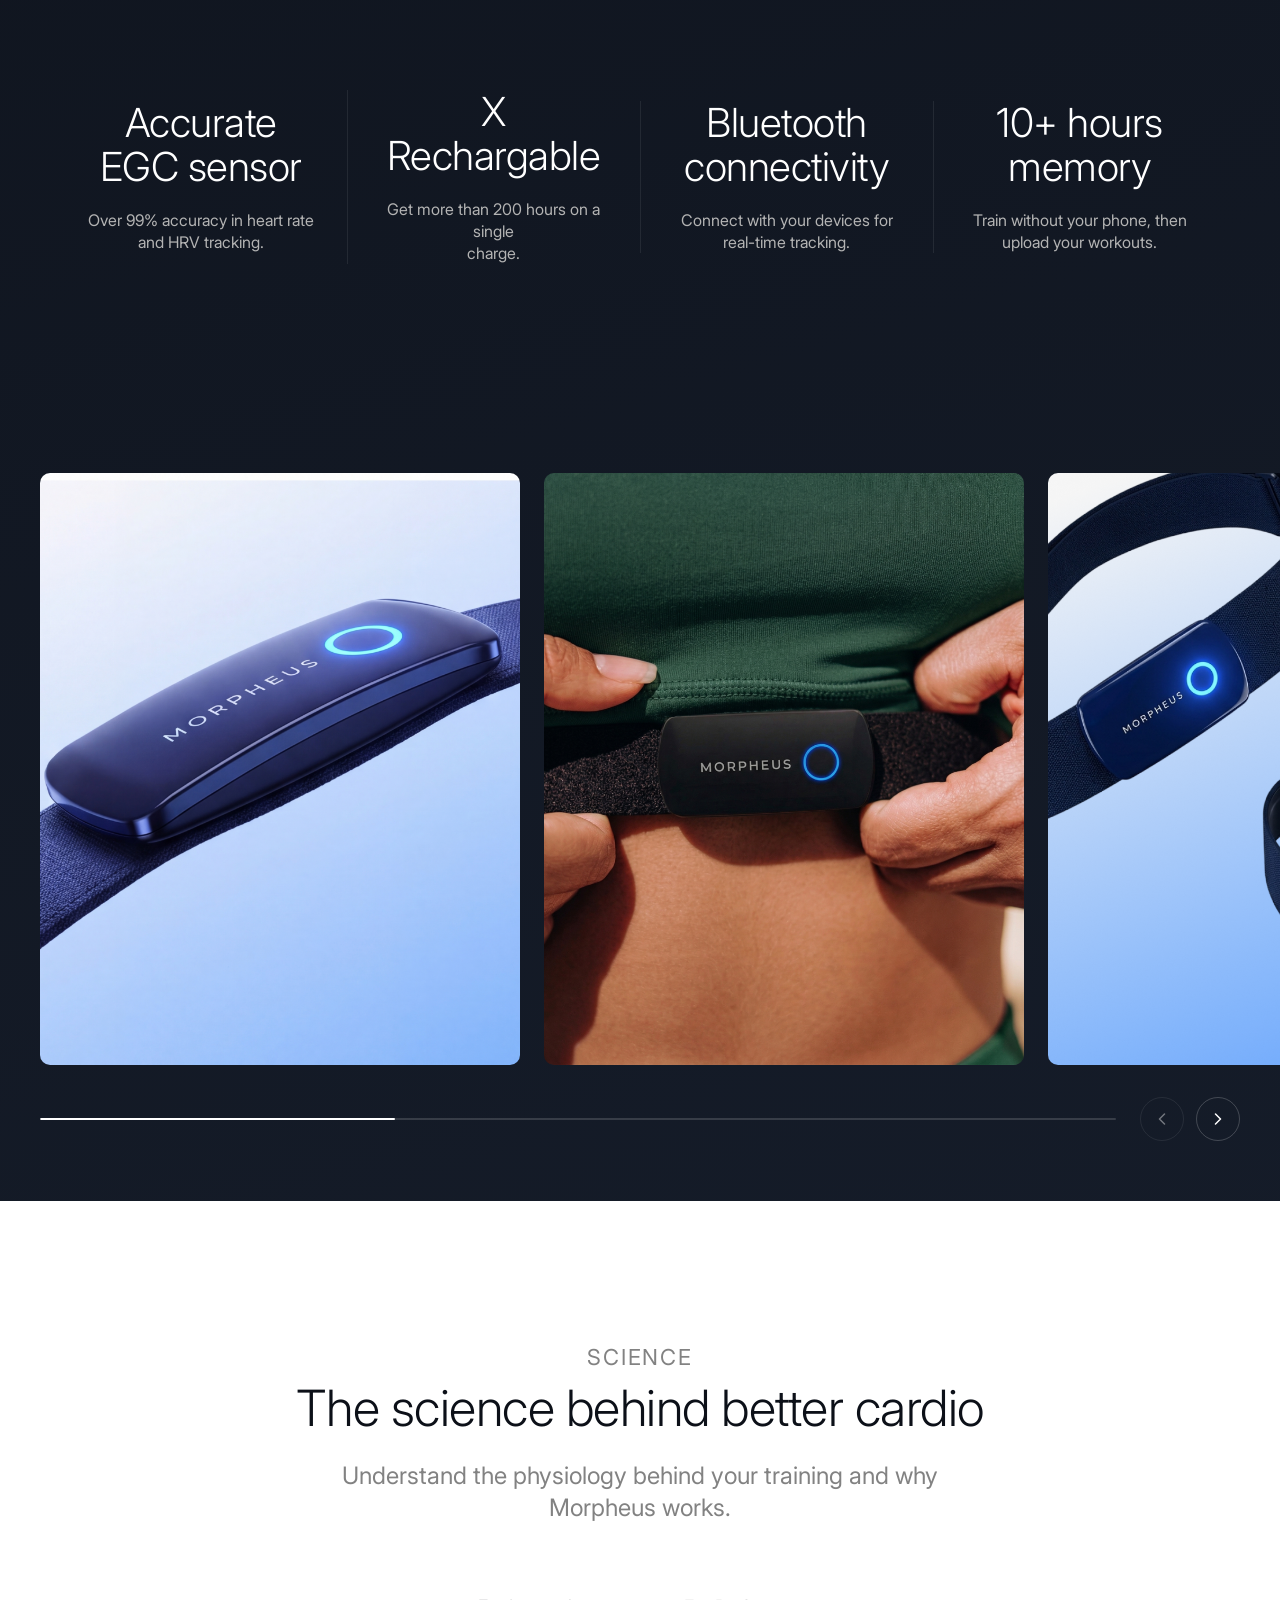
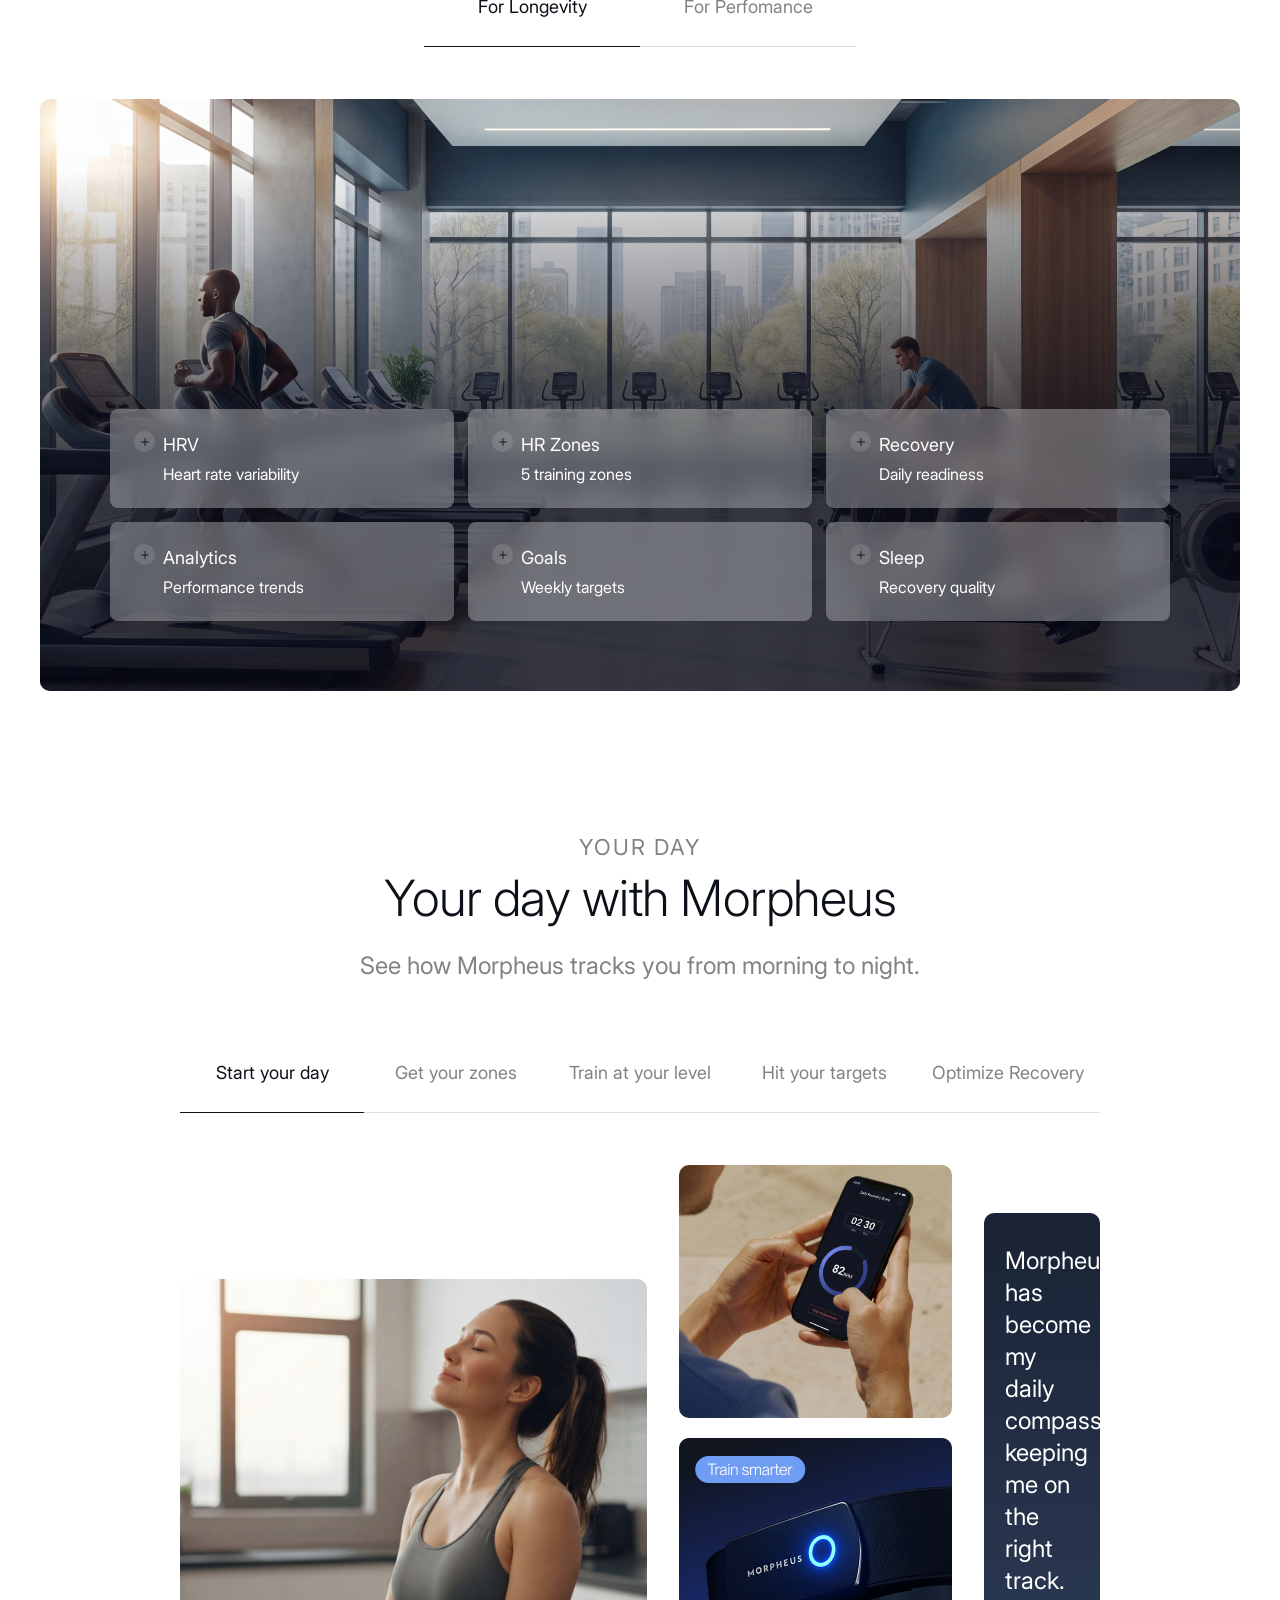
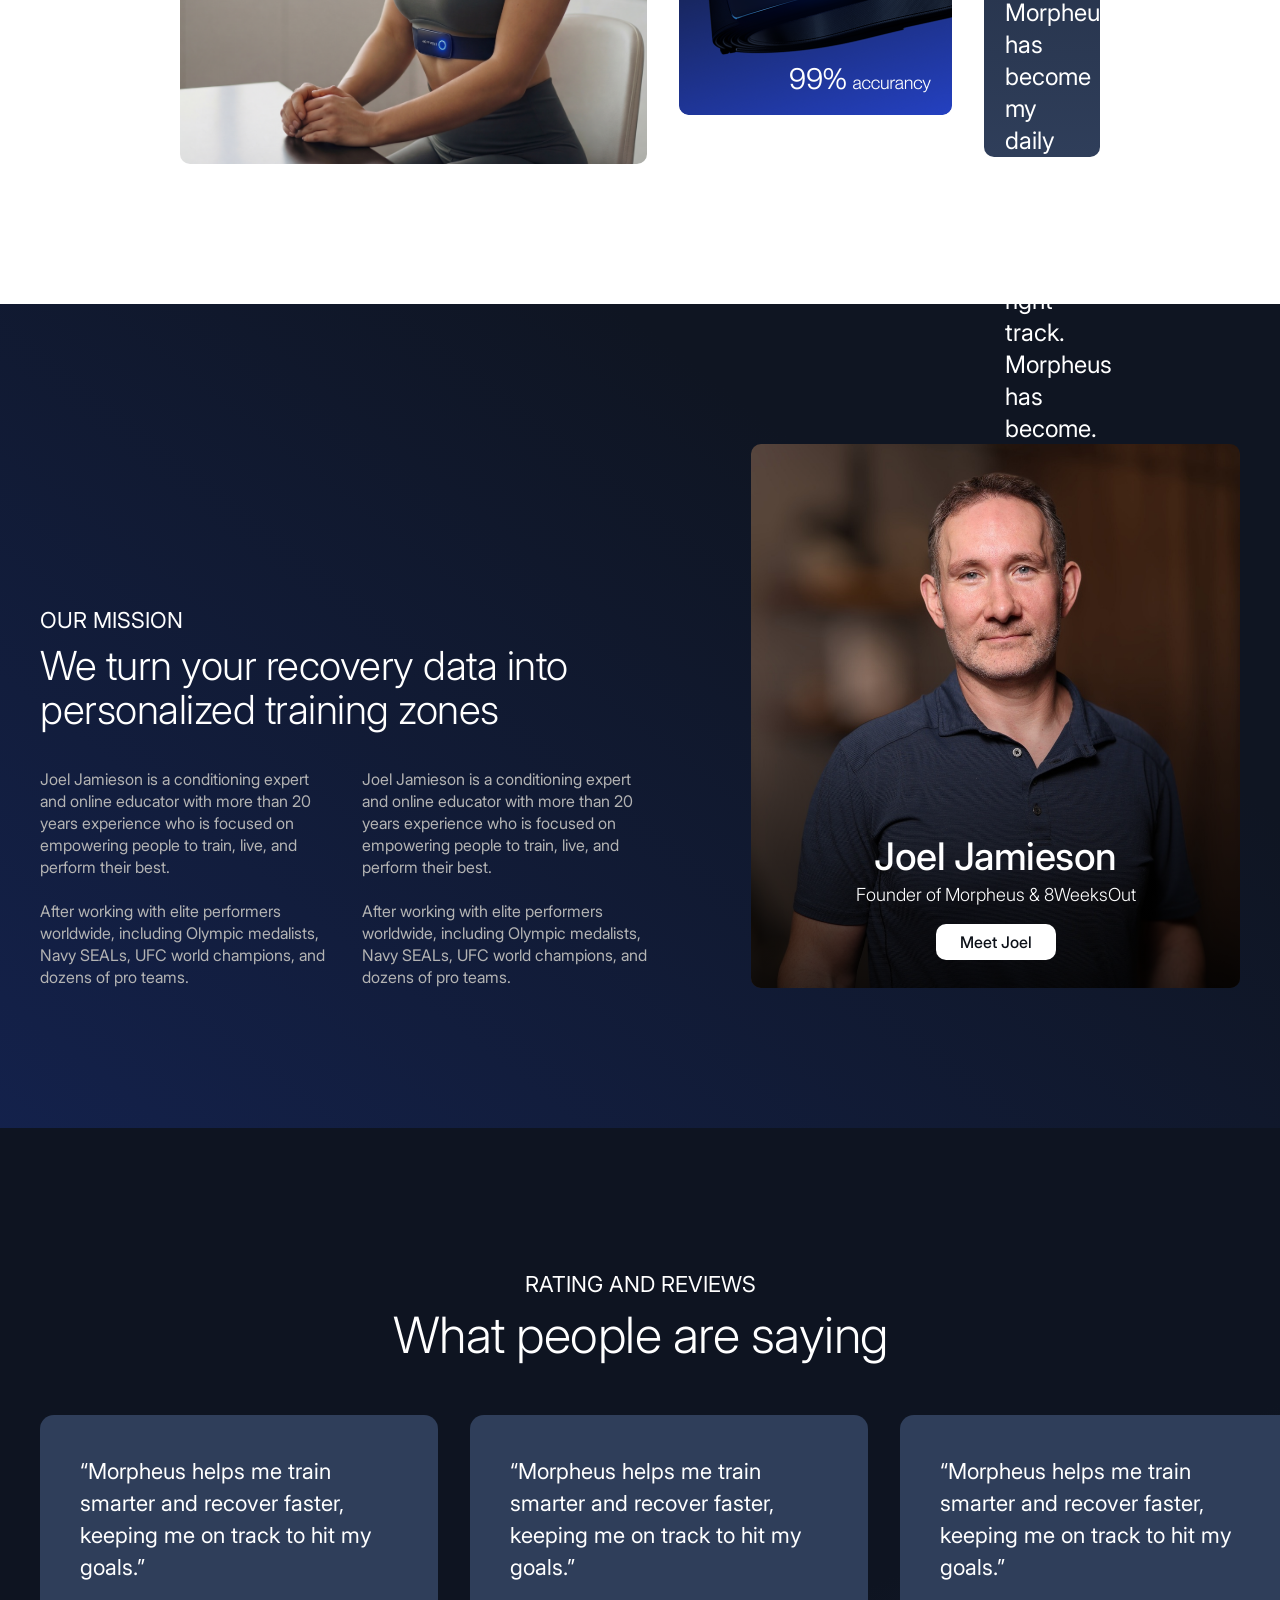
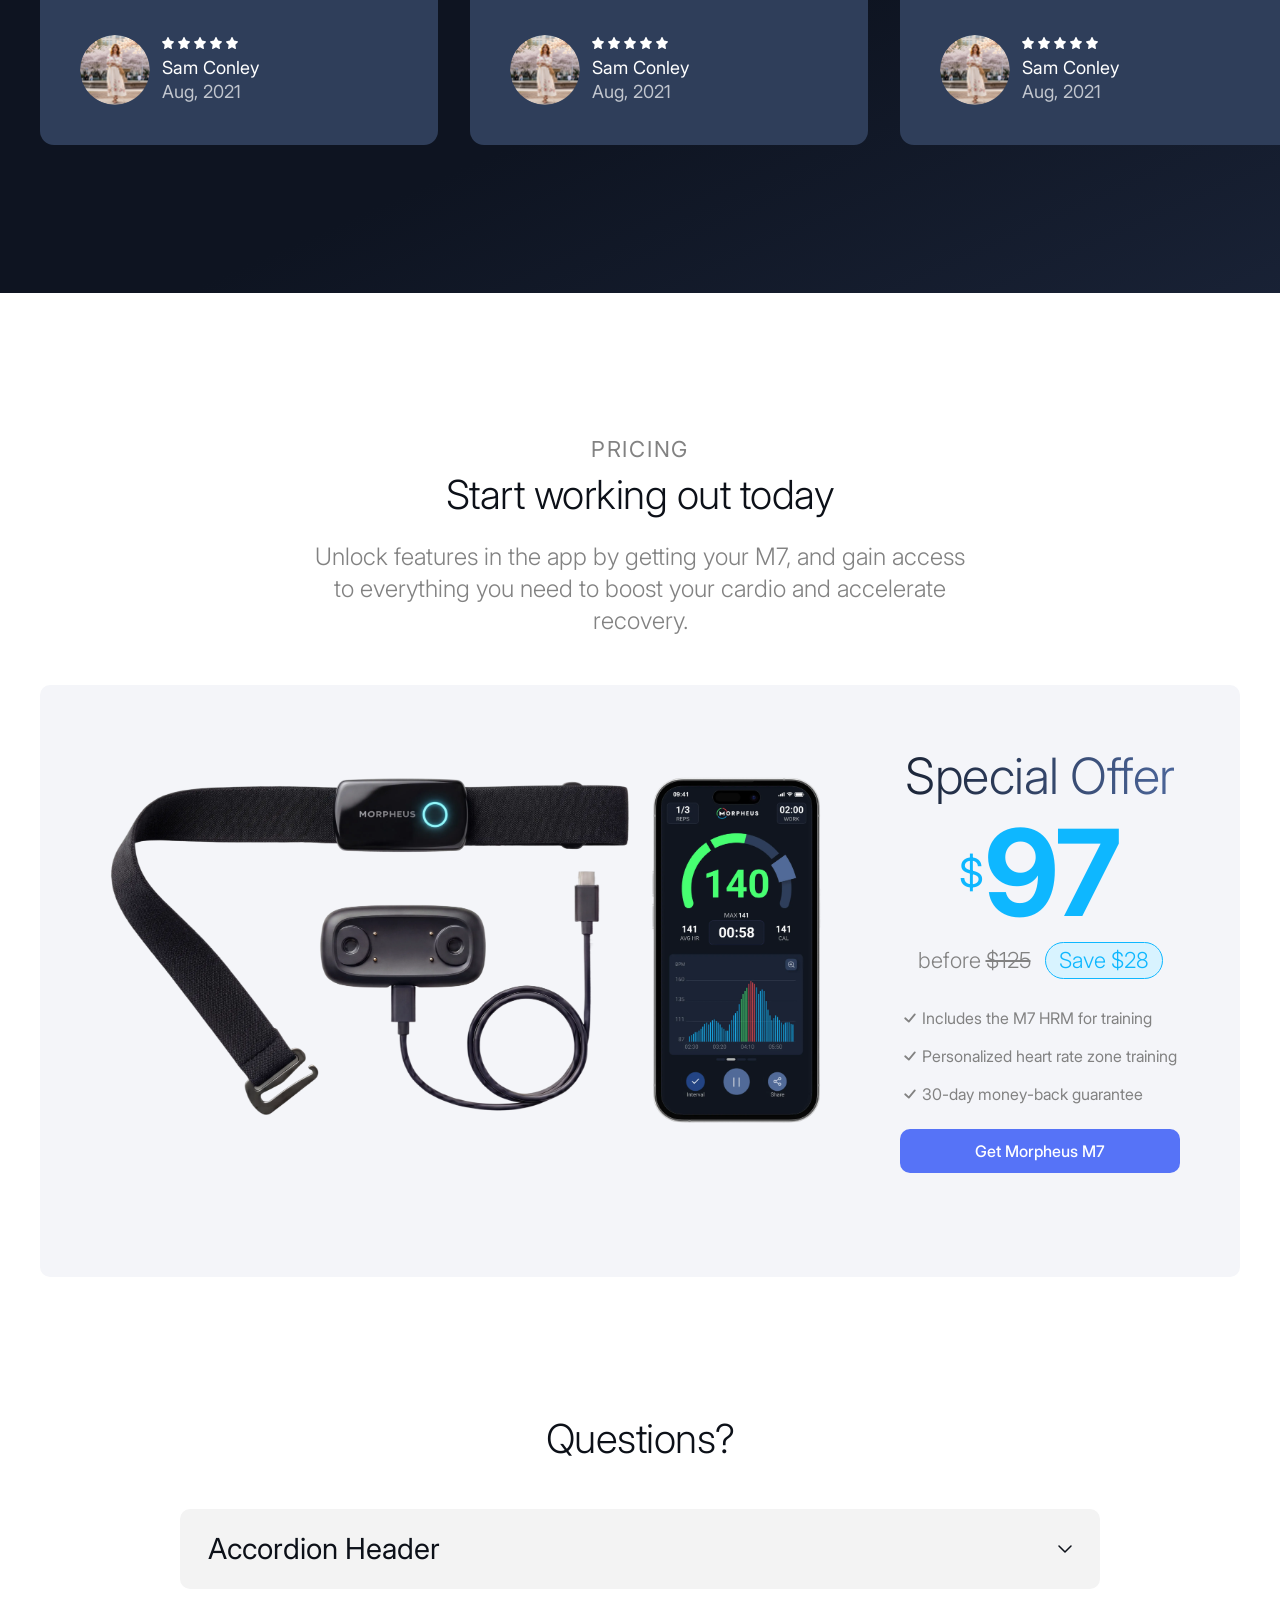
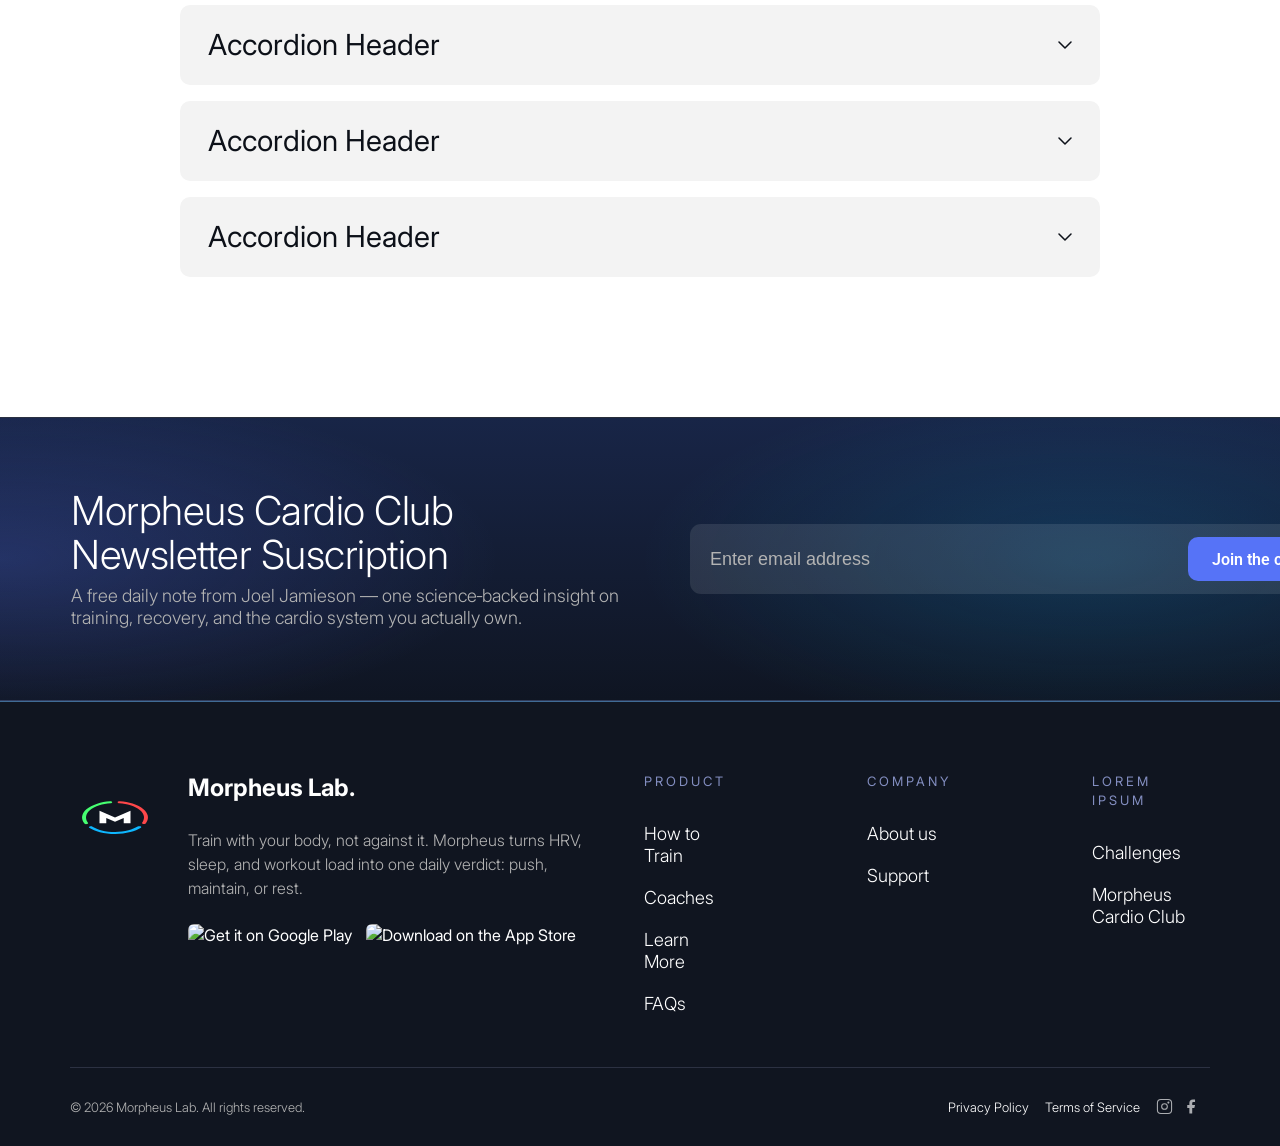
==== commit 6c015ddf: "Update hero section background gradient to match Figma 3104-103764 Old: linear-gradient(-70.43deg, #" ====
--- a/index.html
+++ b/index.html
@@ -211,12 +211,14 @@
        ══════════════════════════════════════════════════════════════════════ */
 
     /* Two gradient layers (CSS stacks first-listed on top):
-       1. Hero layer  — -70.43° dark navy → electric blue (main hero BG)
-       2. Outer layer — 28.54° mid-blue → near-black (page-level backing)   */
+       1. Hero layer  — Figma 3104-103764: -51.527° deep navy → near-black
+          rgb(22,40,98) at 27.54% → rgb(12,16,24) at 39.913%
+          (replaces old electric-blue; transition is tight/rapid)
+       2. Outer layer — 28.543° mid-blue → near-black (unchanged)           */
     .smartest {
       background:
-        linear-gradient(-70.43deg, rgb(12,16,24) 22.716%, rgb(21,28,41) 68.176%, rgb(16,34,197) 129.02%),
-        linear-gradient( 28.54deg, rgb(29,39,62) 21.826%, rgb(11,17,27) 85.187%);
+        linear-gradient(-51.527deg, rgb(22,40,98) 27.54%, rgb(12,16,24) 39.913%),
+        linear-gradient( 28.543deg, rgb(29,39,62) 21.826%, rgb(11,17,27) 85.187%);
       padding-bottom: 180px; /* Figma pb-[180px] — space below infogrid */
     }
     .smartest::before { display: none; } /* PNG texture no longer needed */
--- a/styles.css
+++ b/styles.css
@@ -592,19 +592,9 @@
 .hrzones__scrim {
   position: absolute;
   inset: 0;
-  /* Layer 1 (top): darken right half where text sits — fades left toward phone */
-  /* Layer 2: overall radial darkening so center stays readable                 */
-  background:
-    linear-gradient(
-      90deg,
-      rgba(0, 0, 0, 0)    30%,
-      rgba(0, 0, 0, 0.55) 100%
-    ),
-    radial-gradient(
-      ellipse at 50% 50%,
-      rgba(0, 0, 0, 0.80) 0%,
-      rgba(0, 0, 0, 0.50) 100%
-    );
+  /* Single uniform overlay — keeps gym background visible while ensuring
+     text and phone are readable. No directional gradient = no hard block. */
+  background: rgba(0, 0, 0, 0.52);
 }
 .hrzones__text {
   position: absolute;
@@ -627,15 +617,6 @@
   color: #ffffff;
   text-shadow: 0 4.628px 23.08px rgba(0, 0, 0, 0.55);
   white-space: nowrap; /* prevents accidental re-wrap between explicit breaks */
-}
-/* Dark radial glow anchored behind the text block for readability */
-.hrzones__text::before {
-  content: '';
-  position: absolute;
-  inset: -60px -80px -60px -100px;
-  background: radial-gradient(ellipse at 40% 40%, rgba(0,0,0,0.70) 0%, rgba(0,0,0,0) 70%);
-  z-index: -1;
-  pointer-events: none;
 }
 .hrzones__text .btn { align-self: flex-start; border-radius: 10px; }
 .hrzones__phone {
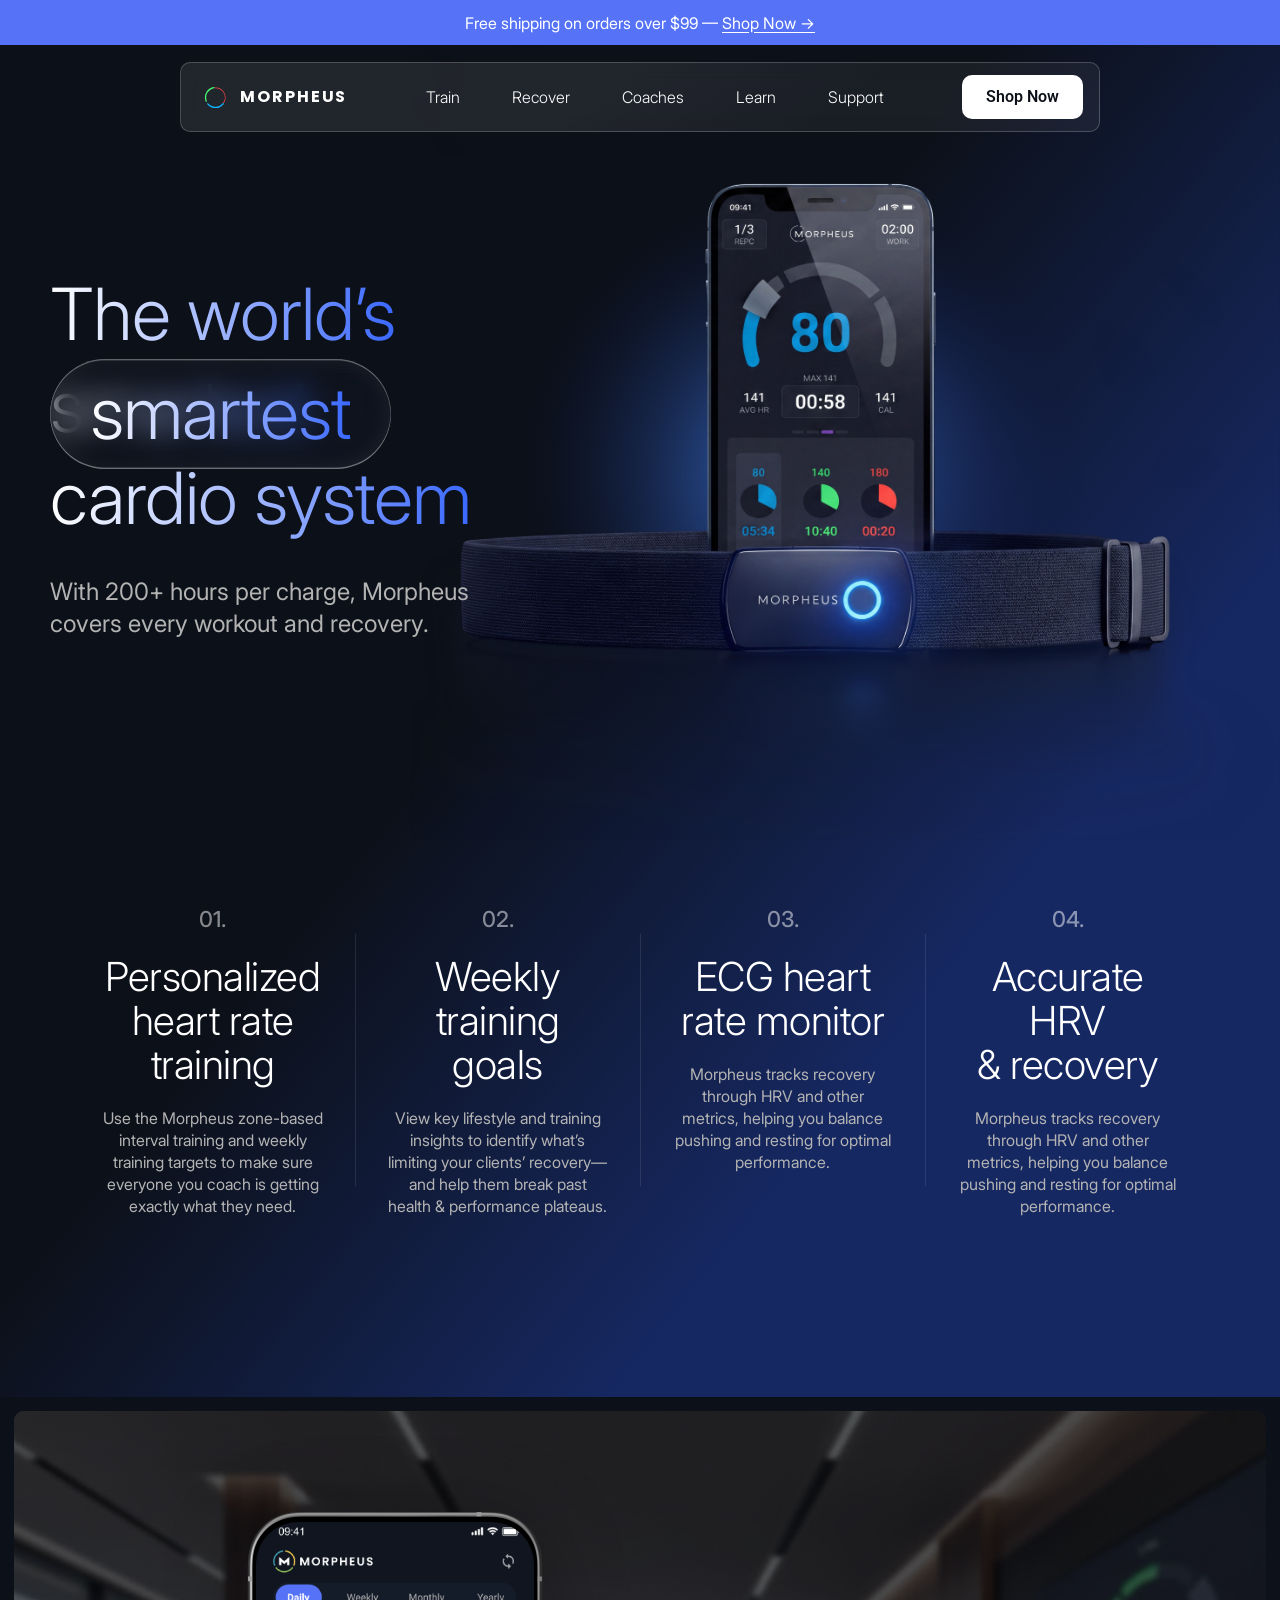
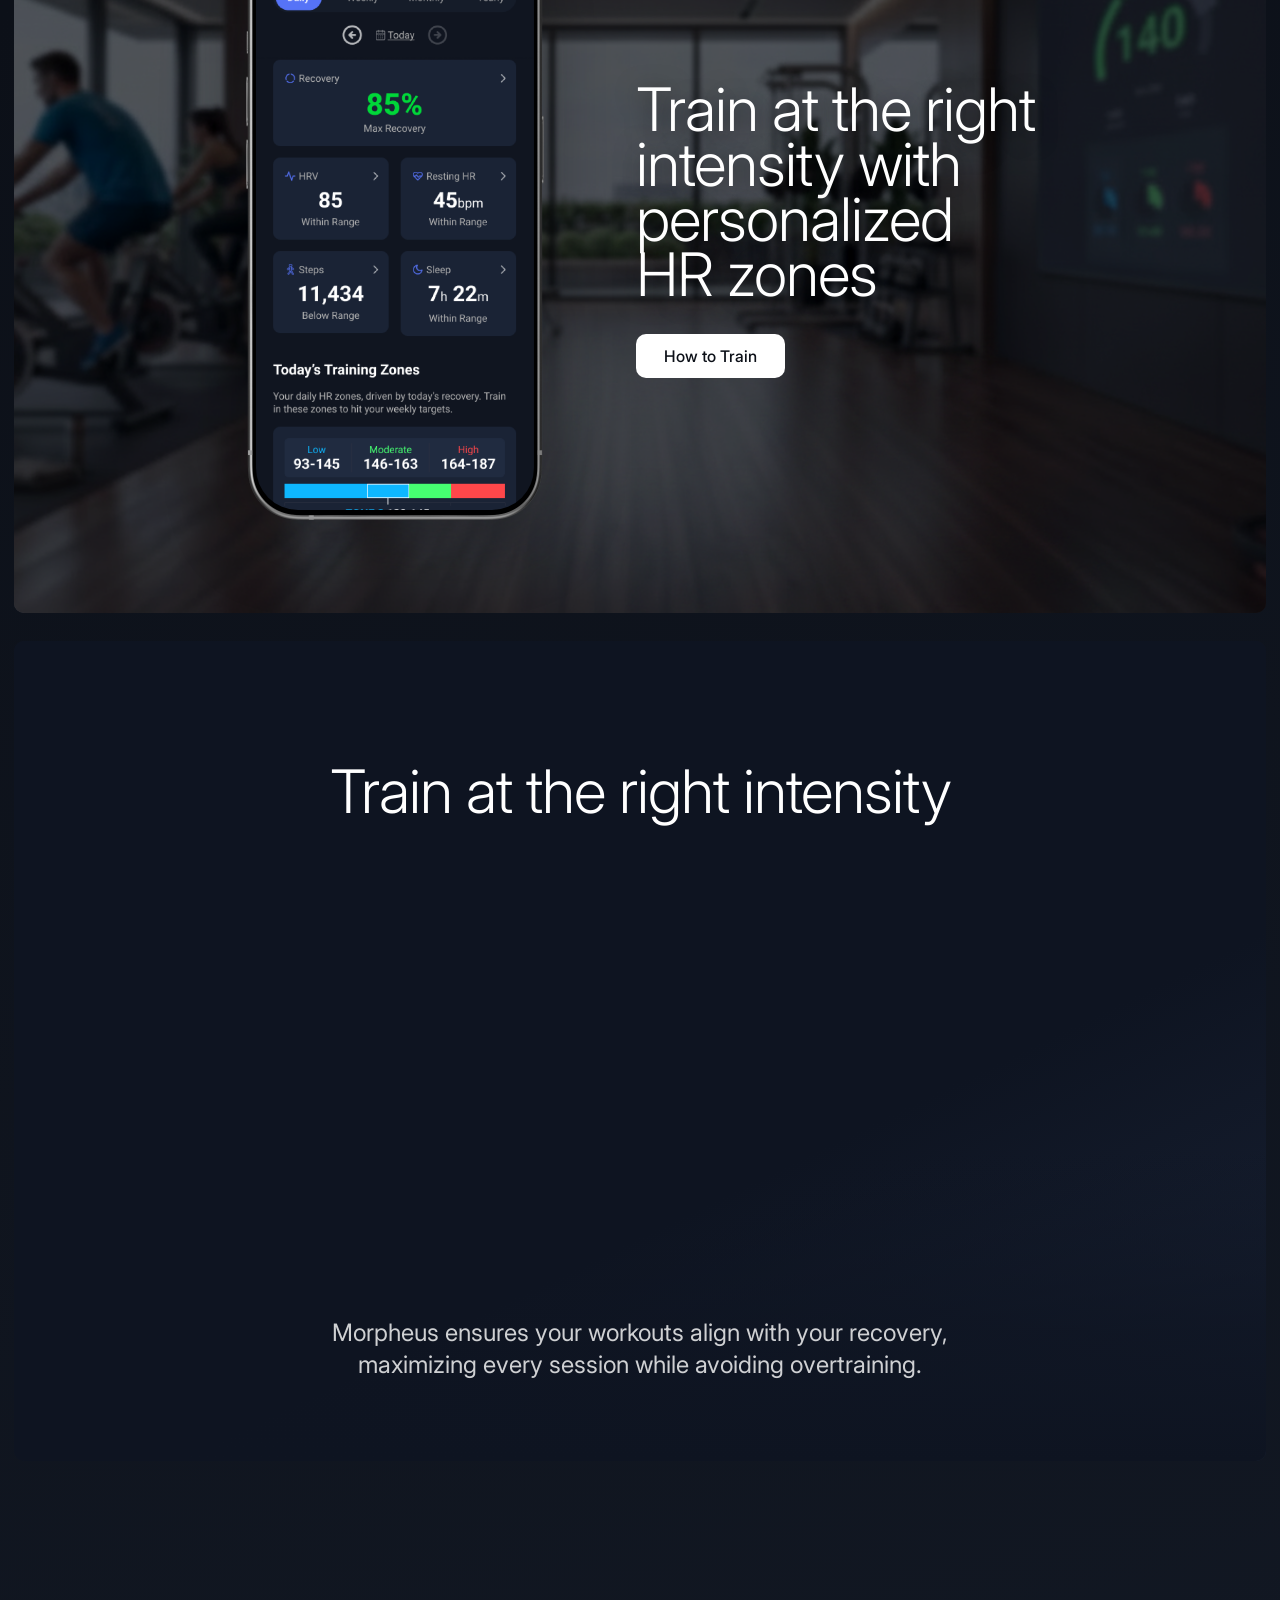
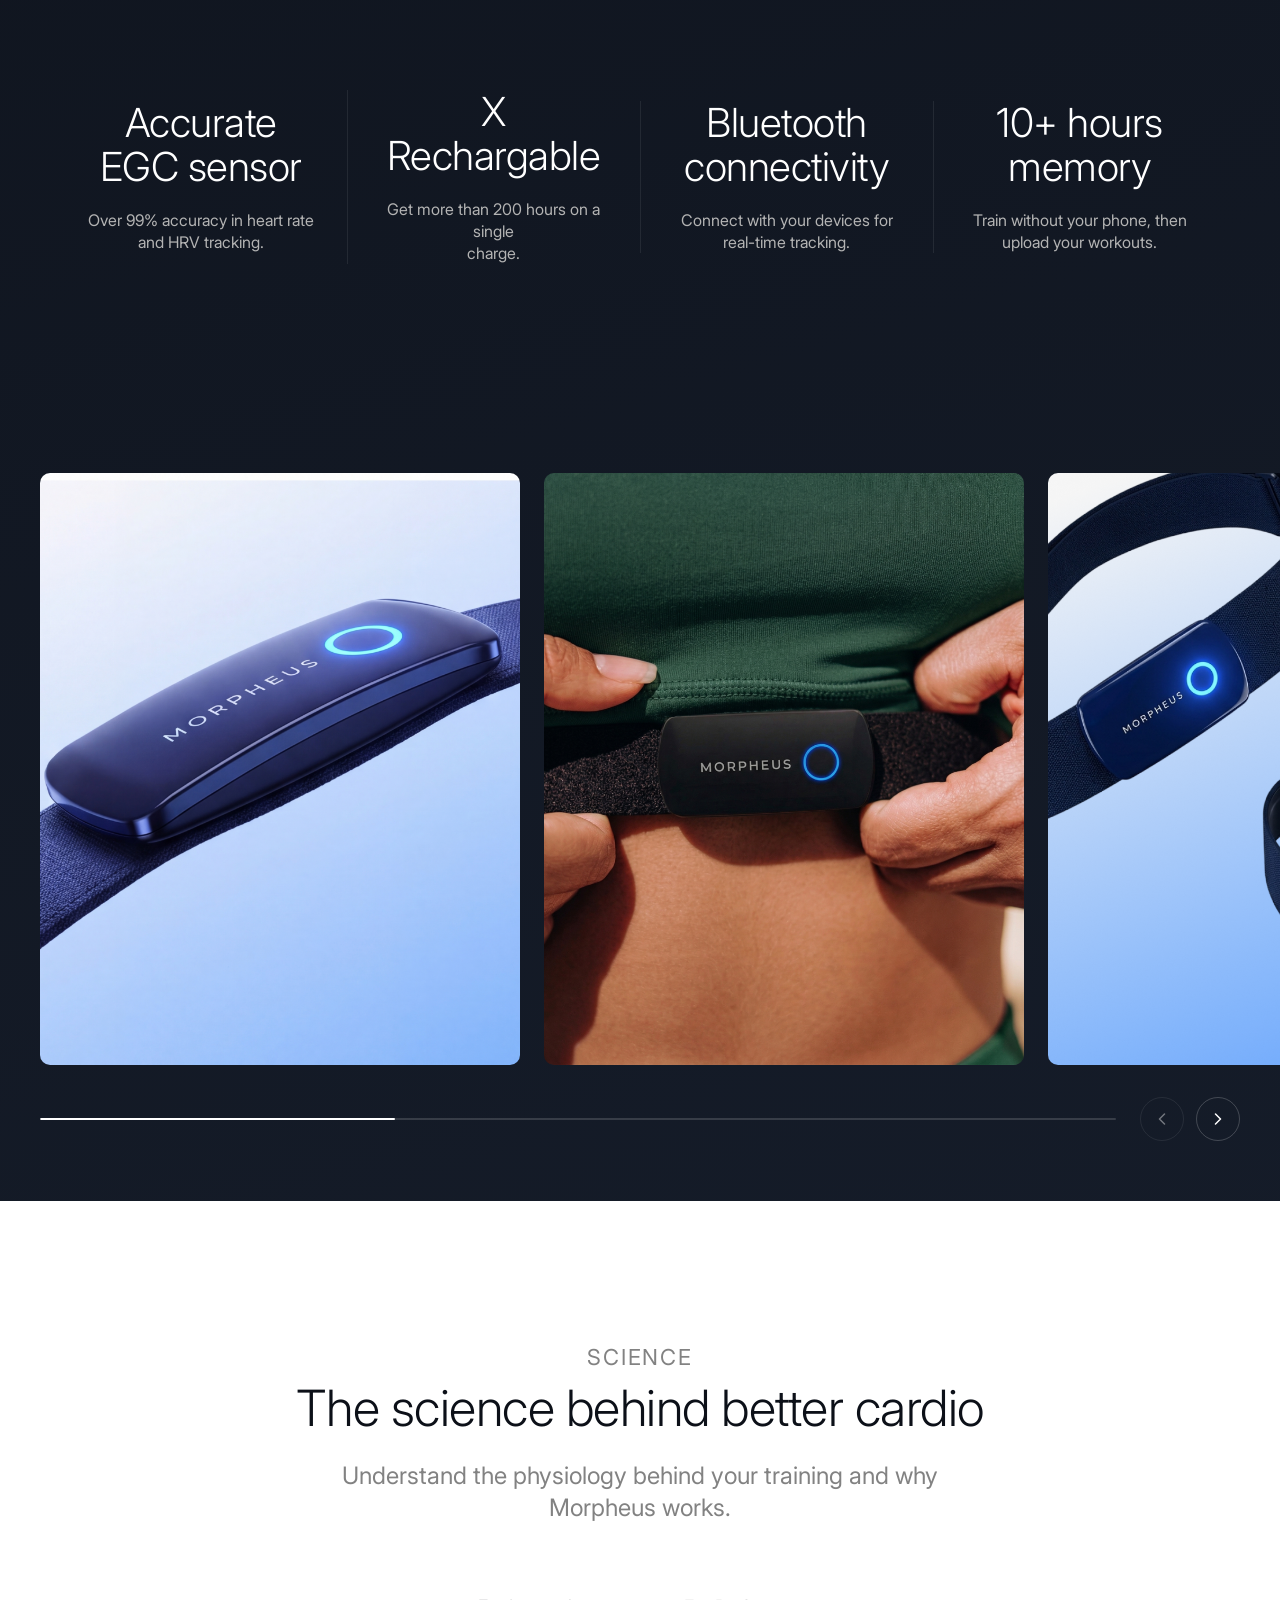
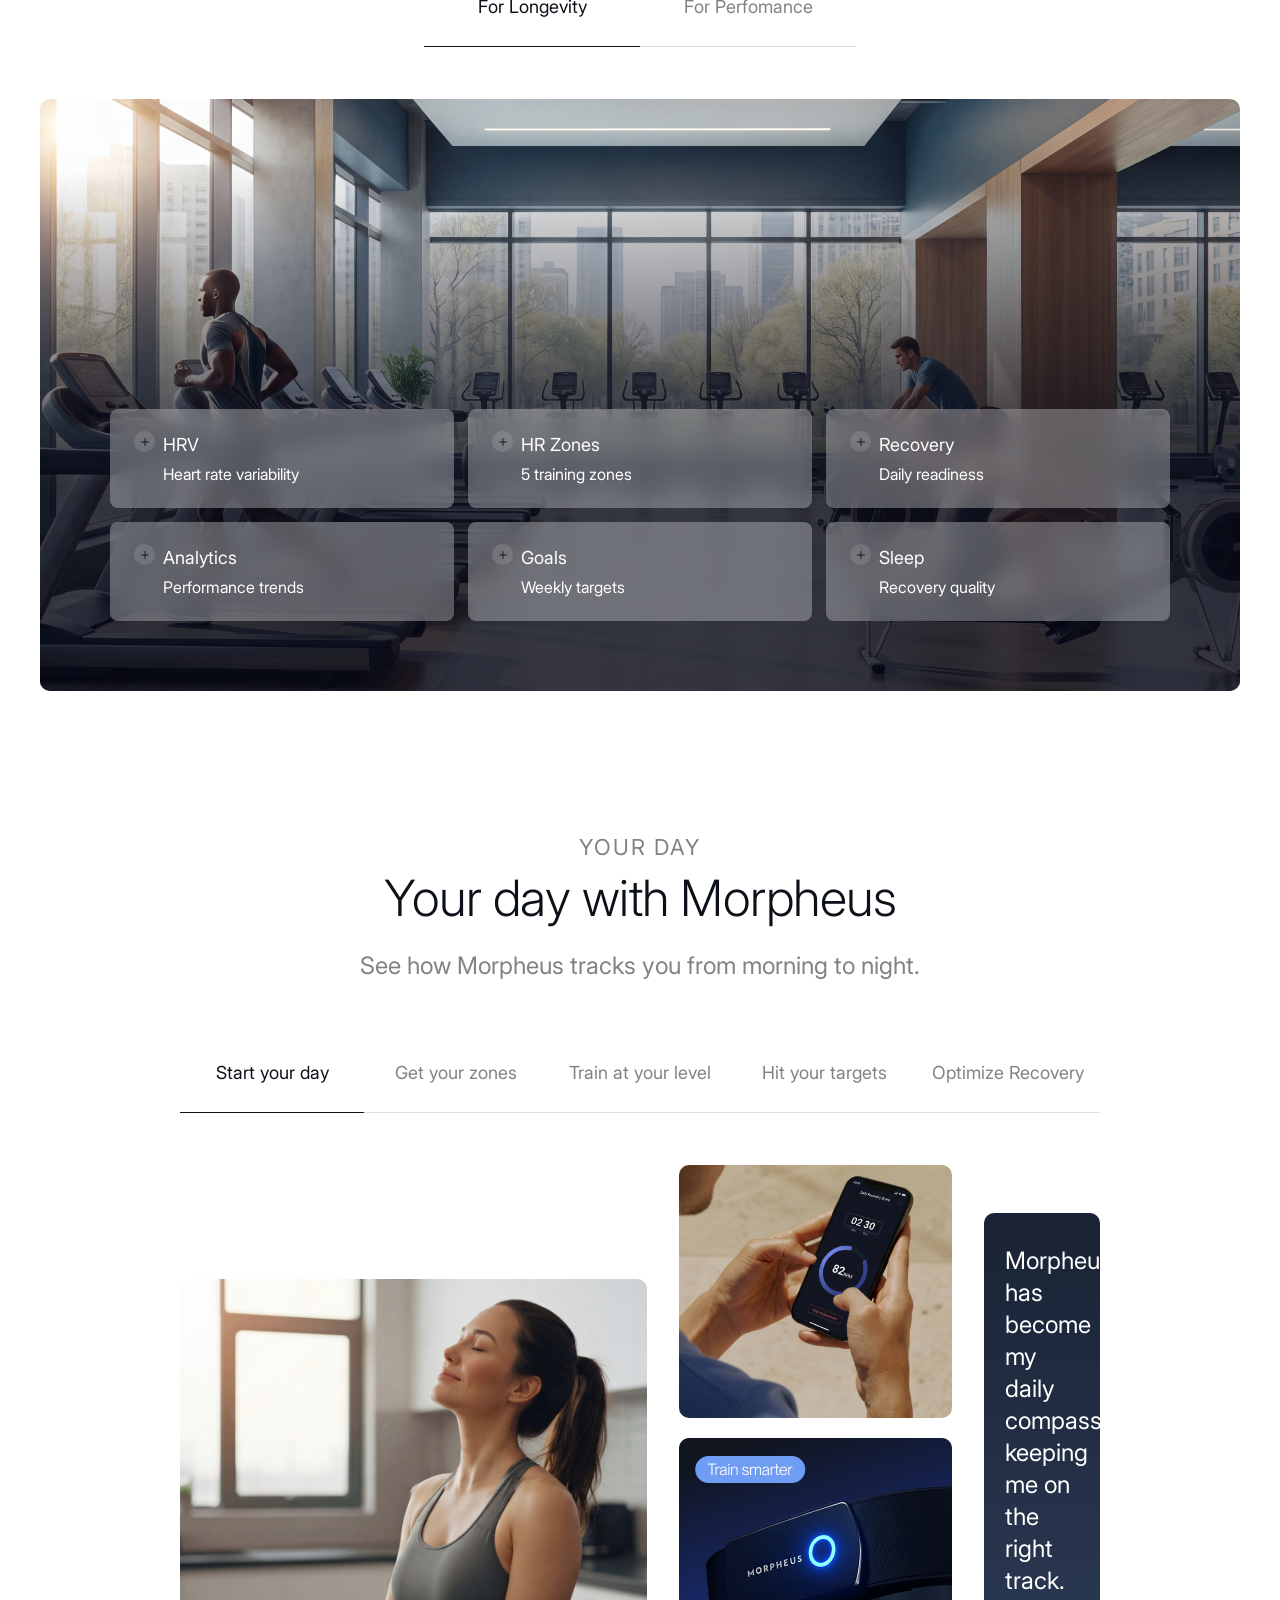
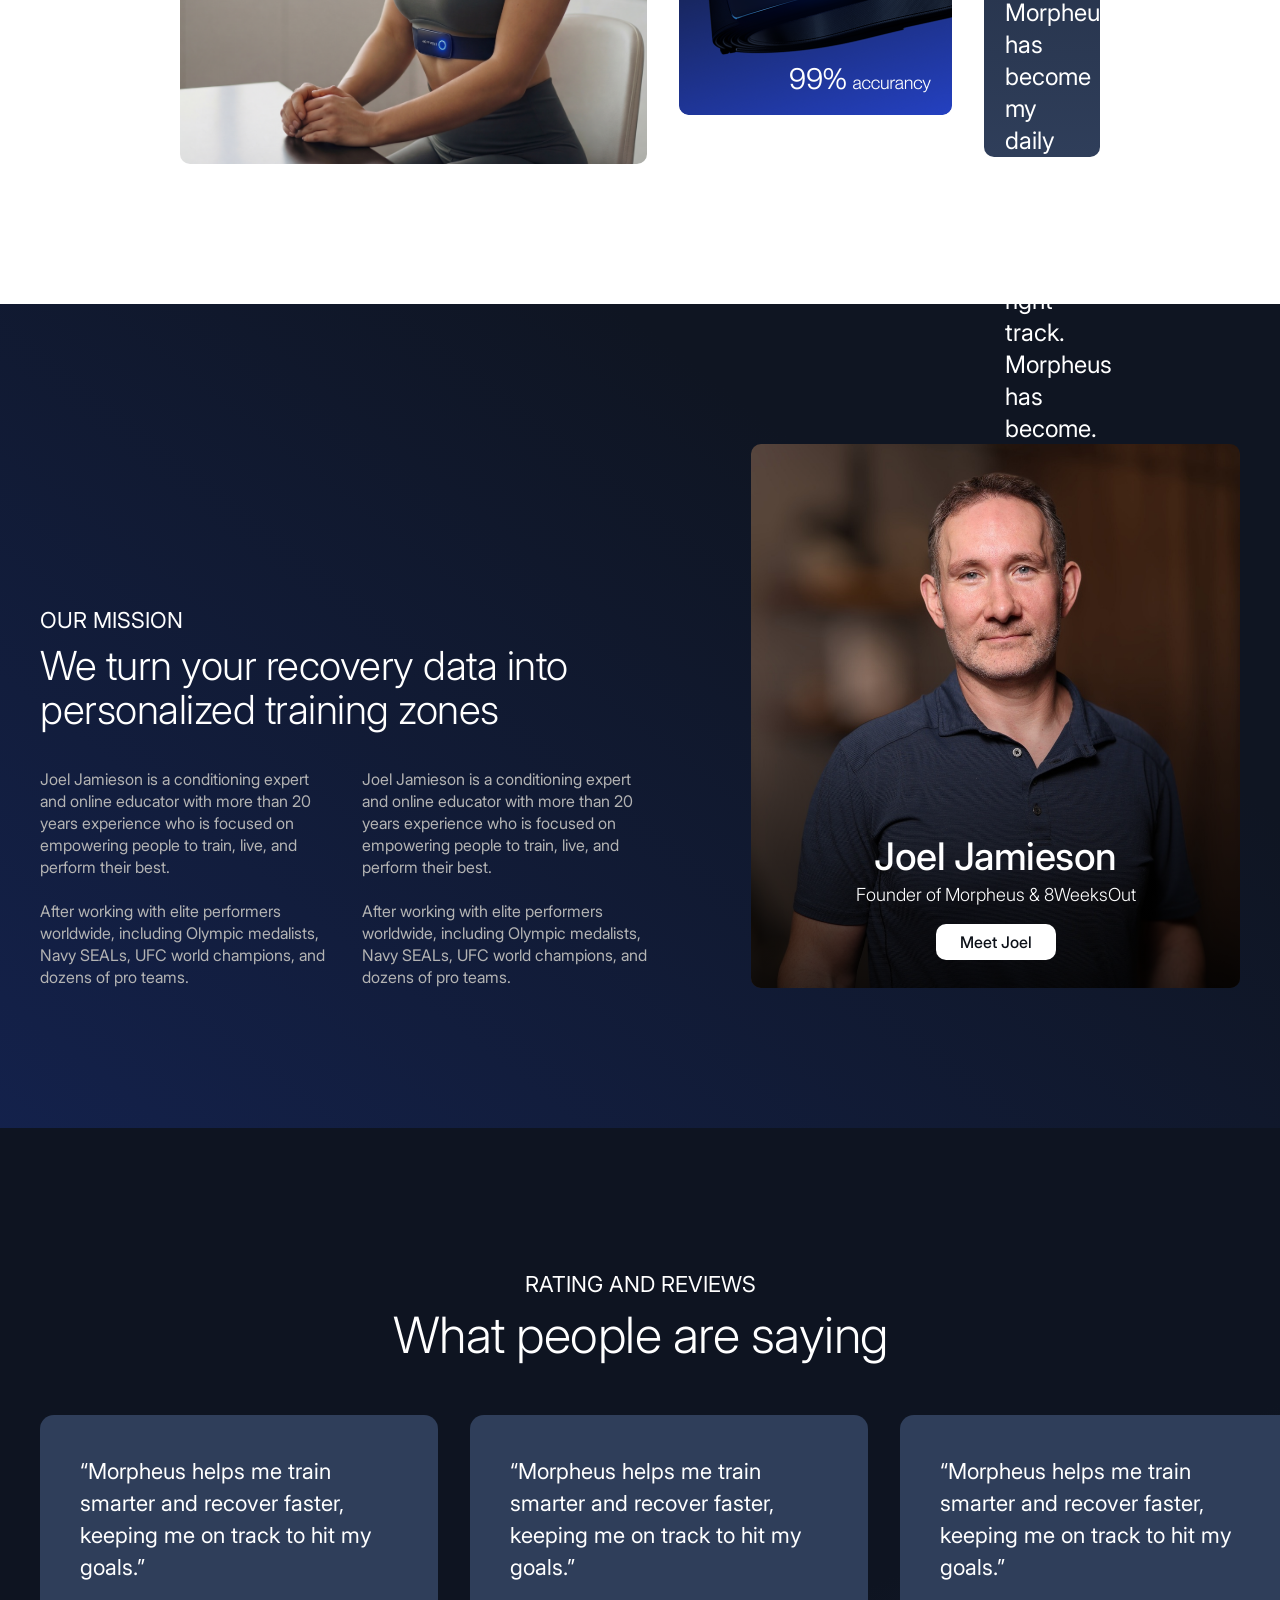
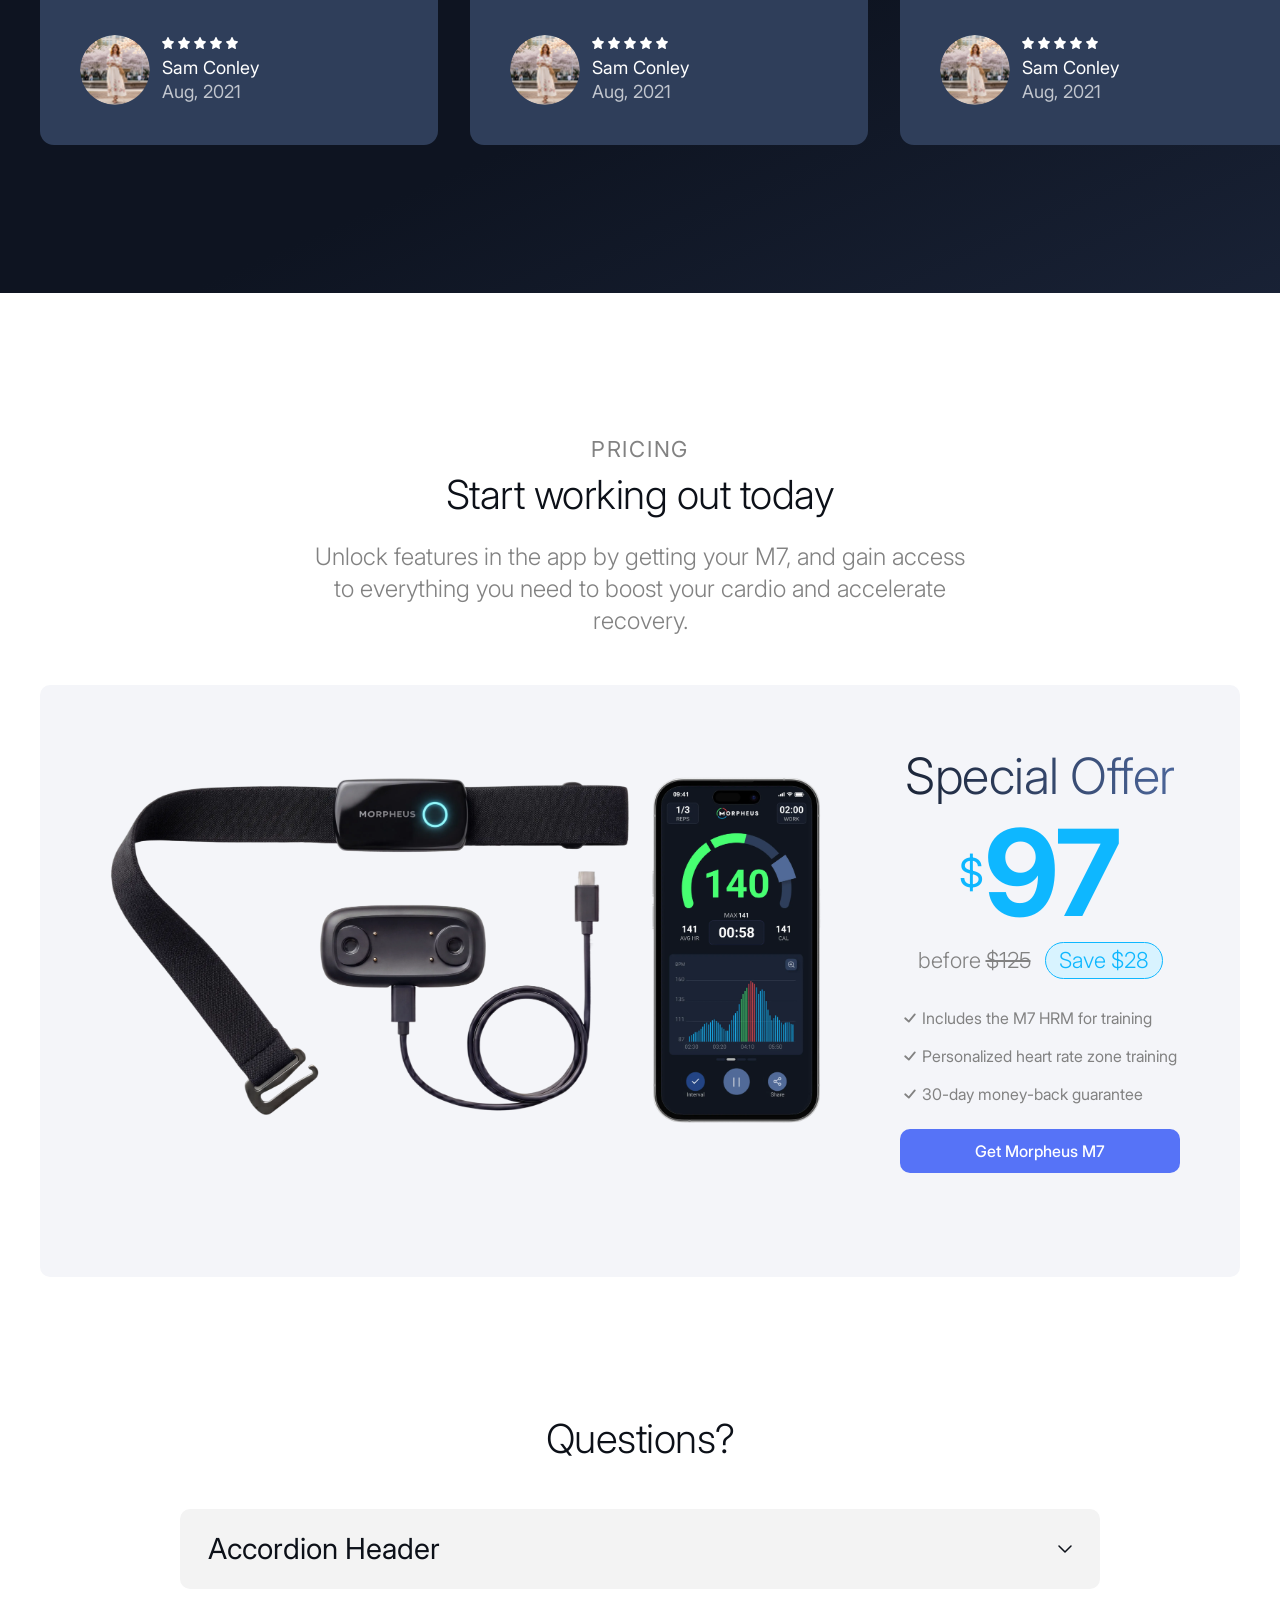
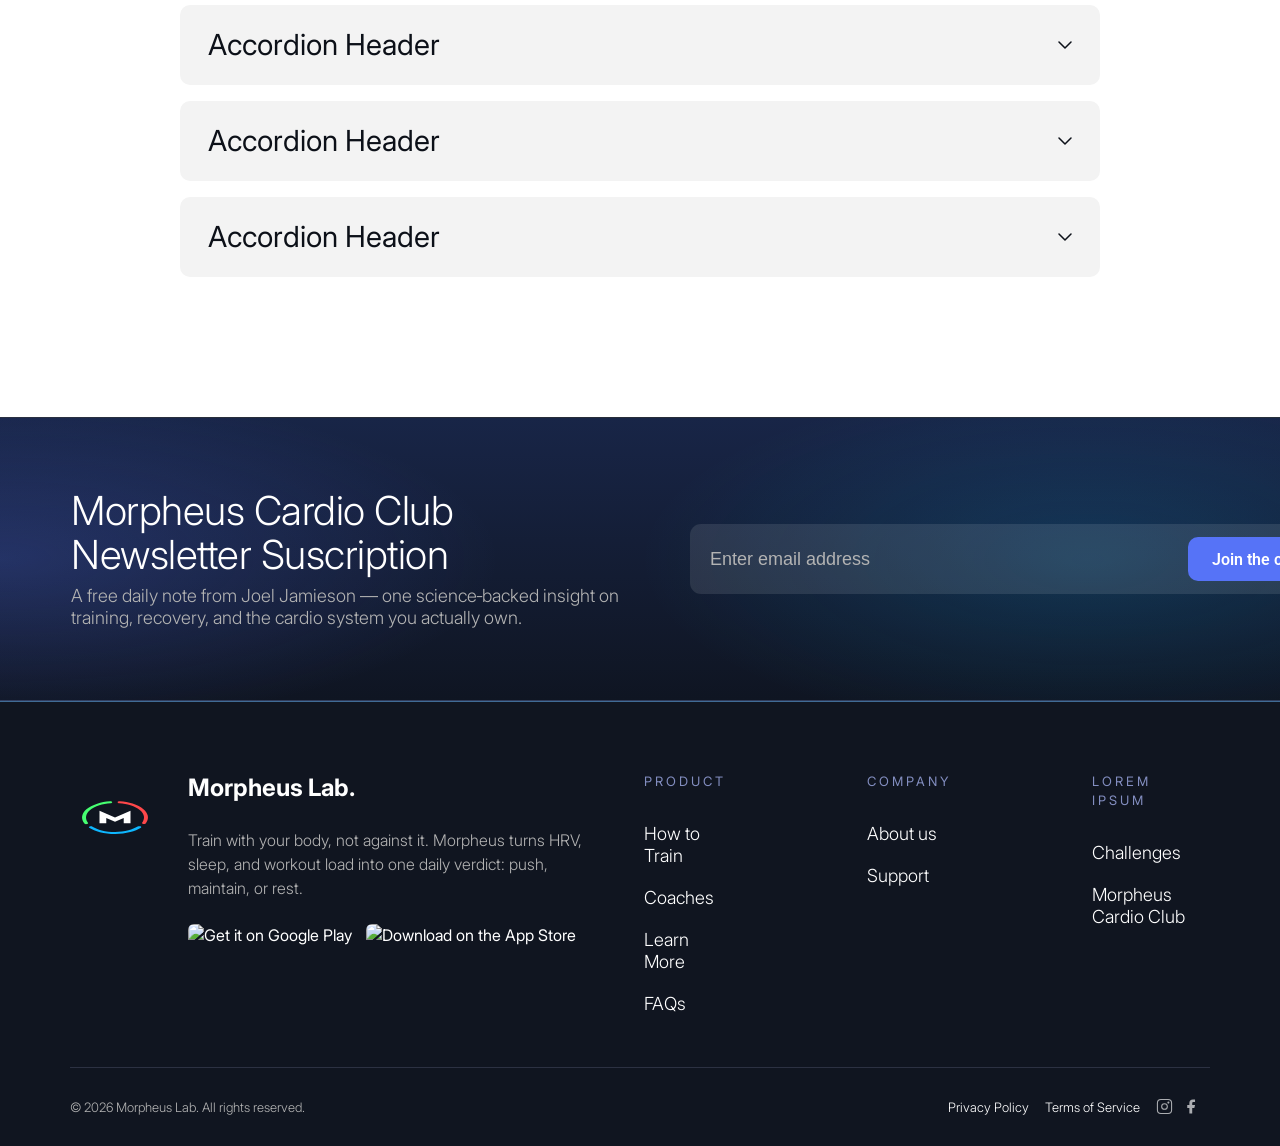
==== commit aa7070f6: "Replace intensity video + fix hero gradient coverage Video: - Copy Product_transition_video_animatio" ====
--- a/index.html
+++ b/index.html
@@ -212,12 +212,13 @@
 
     /* Two gradient layers (CSS stacks first-listed on top):
        1. Hero layer  — Figma 3104-103764: -51.527° deep navy → near-black
-          rgb(22,40,98) at 27.54% → rgb(12,16,24) at 39.913%
-          (replaces old electric-blue; transition is tight/rapid)
+          rgb(22,40,98) fills upper-right (behind phone/product), fades to
+          near-black toward lower-left (text area). Stops extended to match
+          the reference screenshot where blue covers the full right quadrant.
        2. Outer layer — 28.543° mid-blue → near-black (unchanged)           */
     .smartest {
       background:
-        linear-gradient(-51.527deg, rgb(22,40,98) 27.54%, rgb(12,16,24) 39.913%),
+        linear-gradient(-51.527deg, rgb(22,40,98) 0%, rgb(22,40,98) 28%, rgb(12,16,24) 58%),
         linear-gradient( 28.543deg, rgb(29,39,62) 21.826%, rgb(11,17,27) 85.187%);
       padding-bottom: 180px; /* Figma pb-[180px] — space below infogrid */
     }
@@ -711,7 +712,7 @@
   <section class="intensity">
     <div class="intensity__card">
       <video class="intensity__product-video" autoplay muted loop playsinline aria-hidden="true">
-        <source src="assets/intensity-product.mp4" type="video/mp4">
+        <source src="assets/intensity-product-new.mp4" type="video/mp4">
       </video>
       <div class="intensity__text">
         <h2 class="intensity__title reveal">Train at the right intensity</h2>
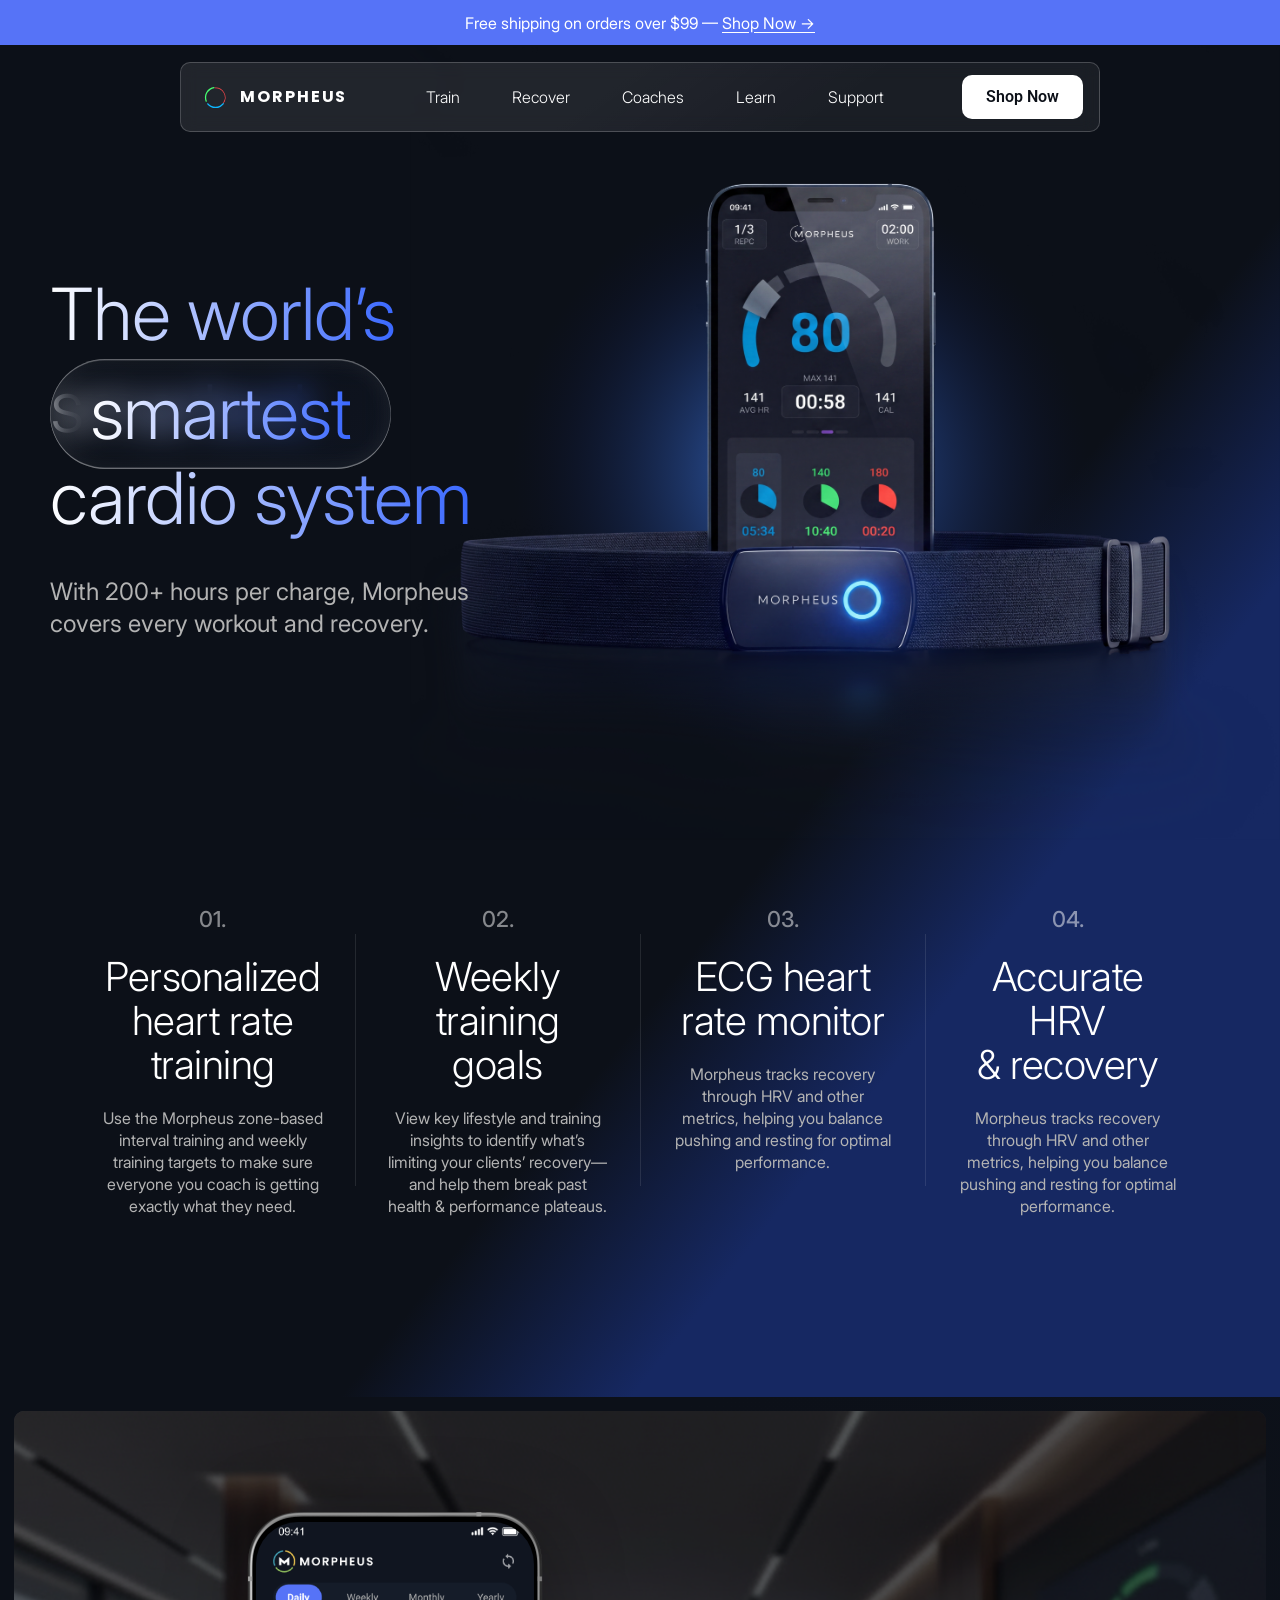
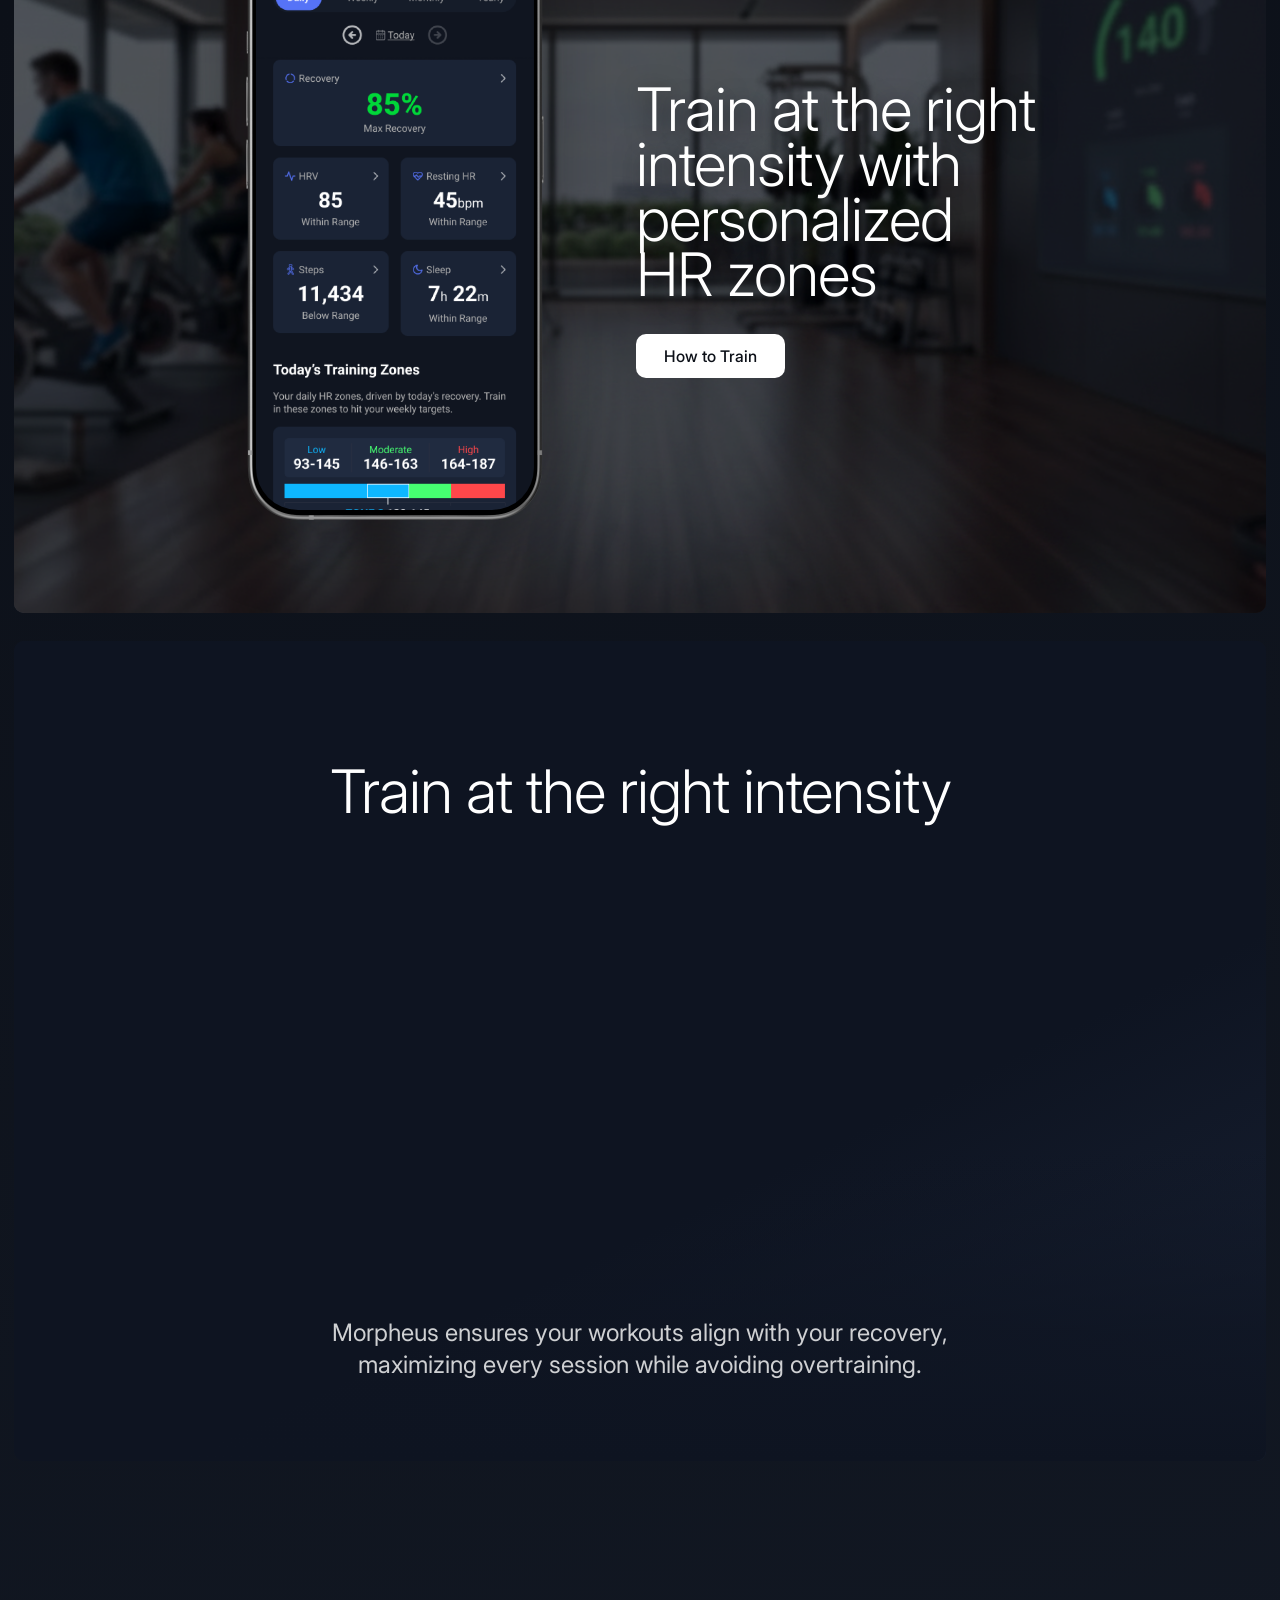
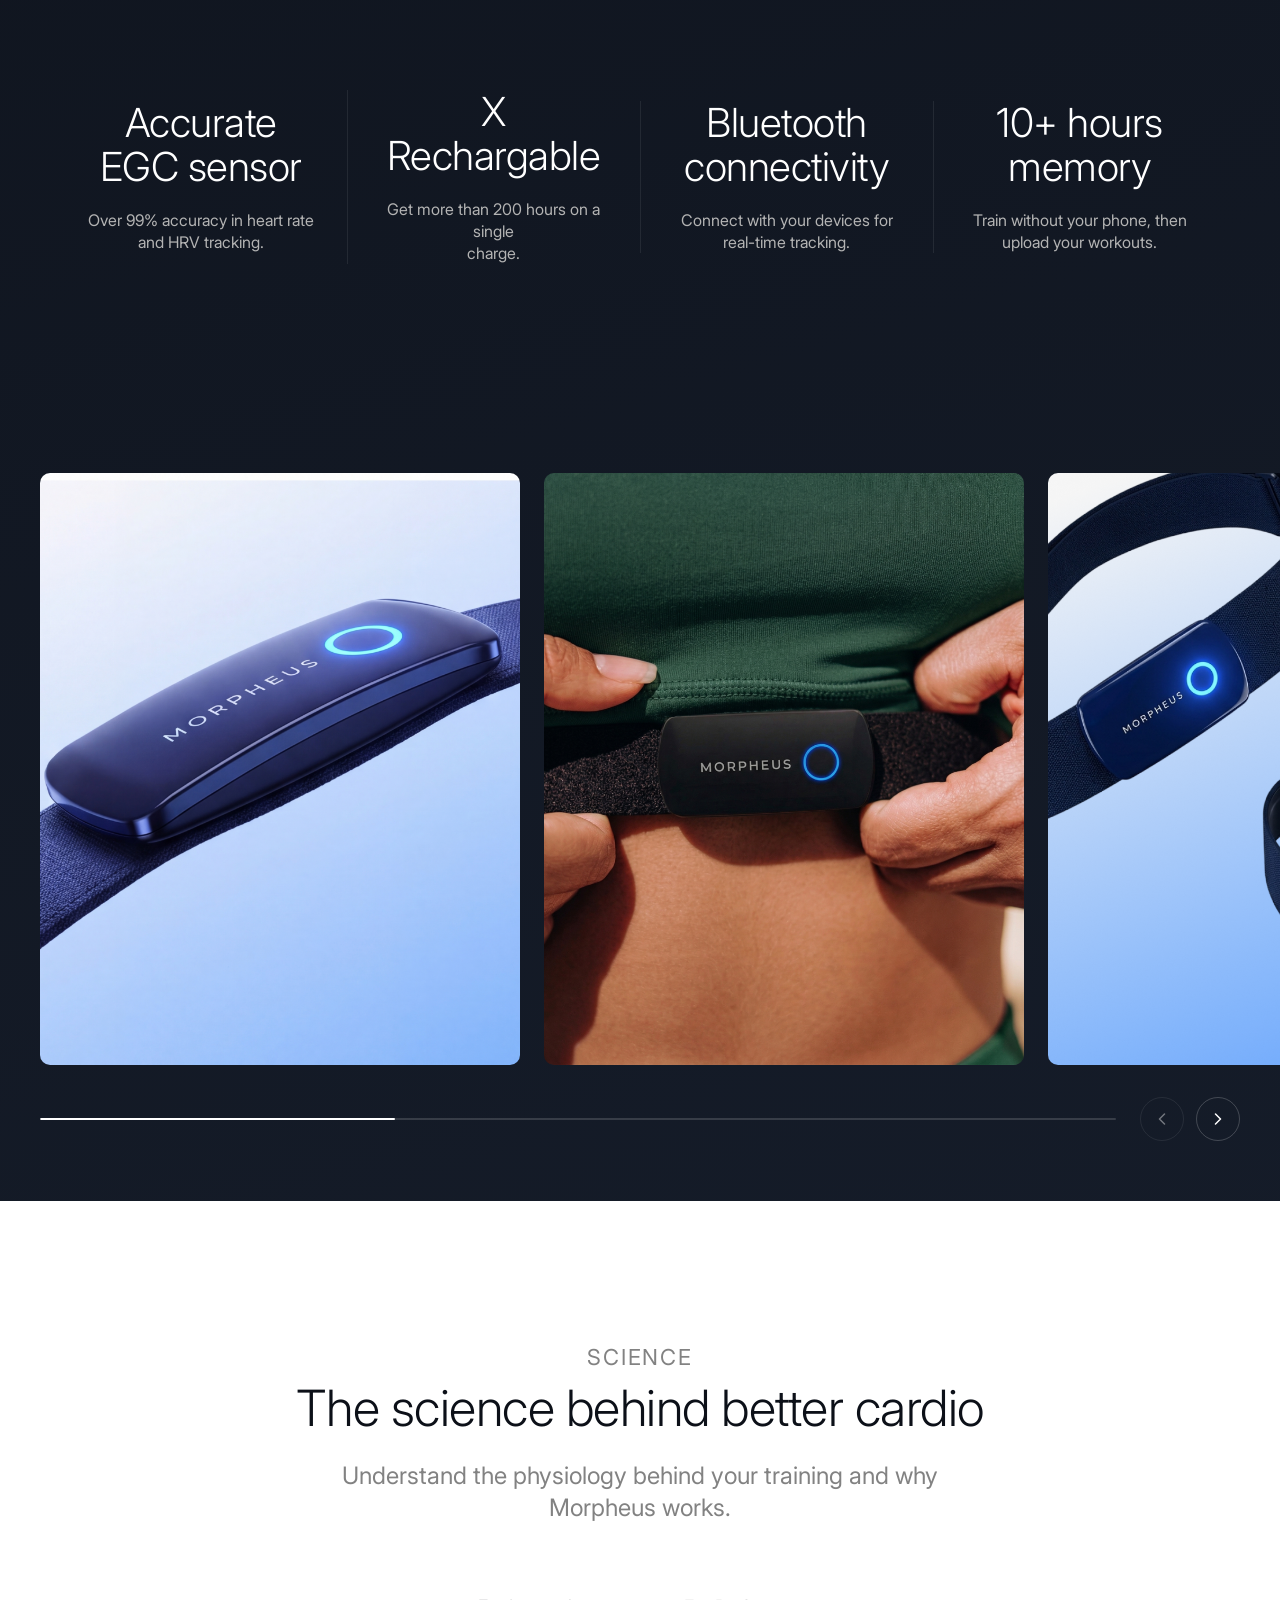
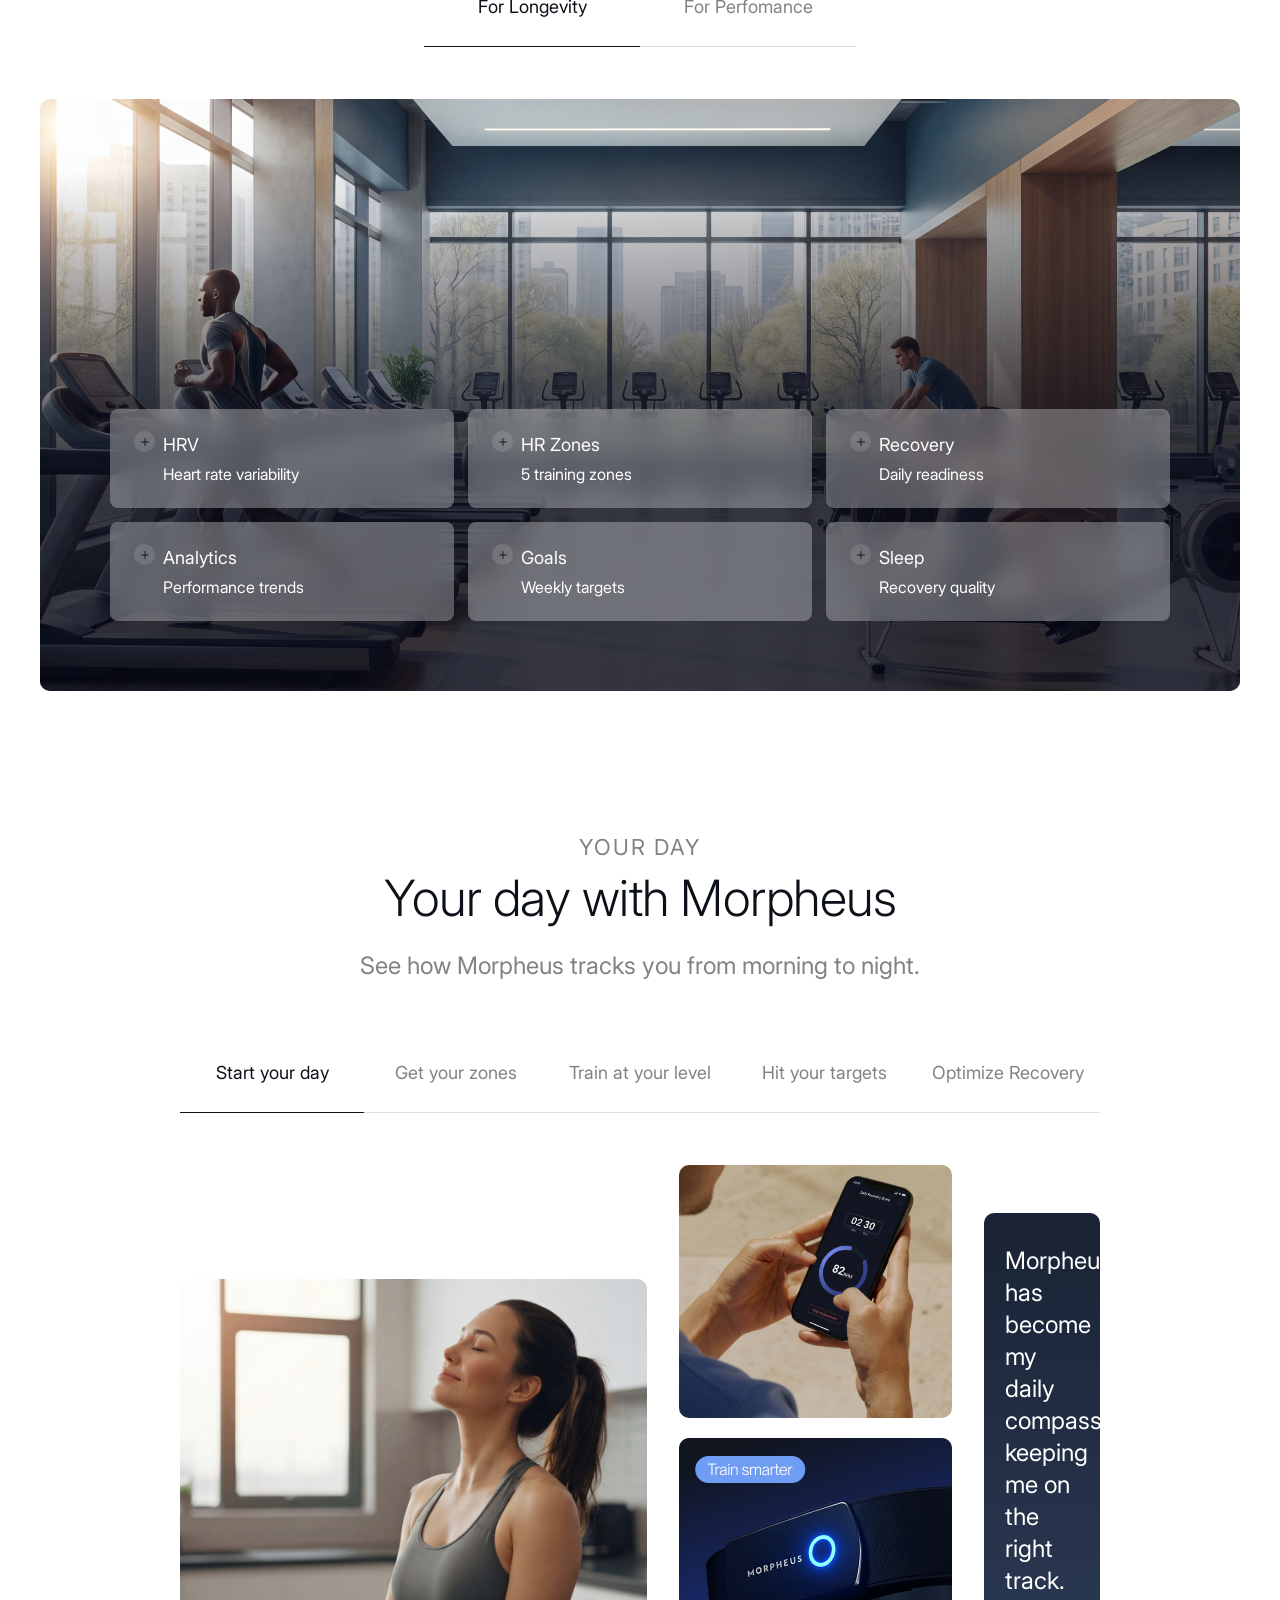
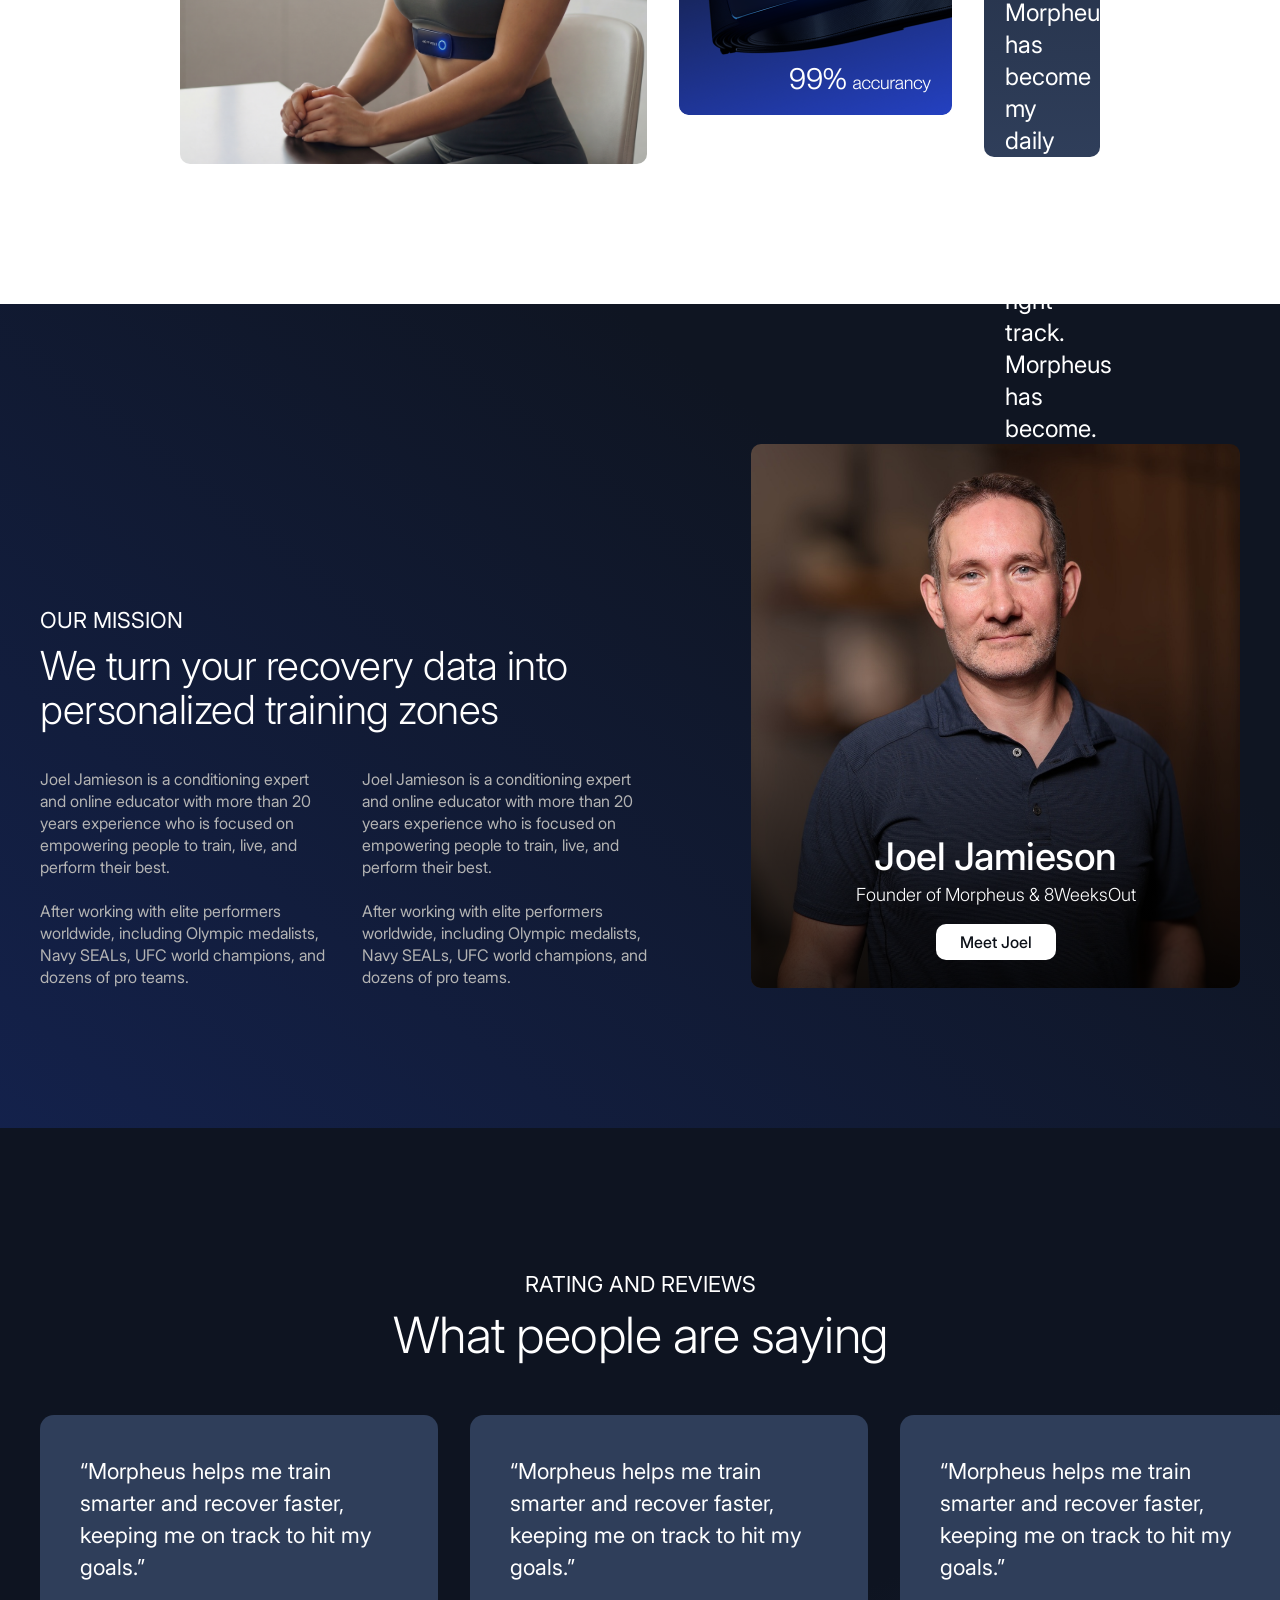
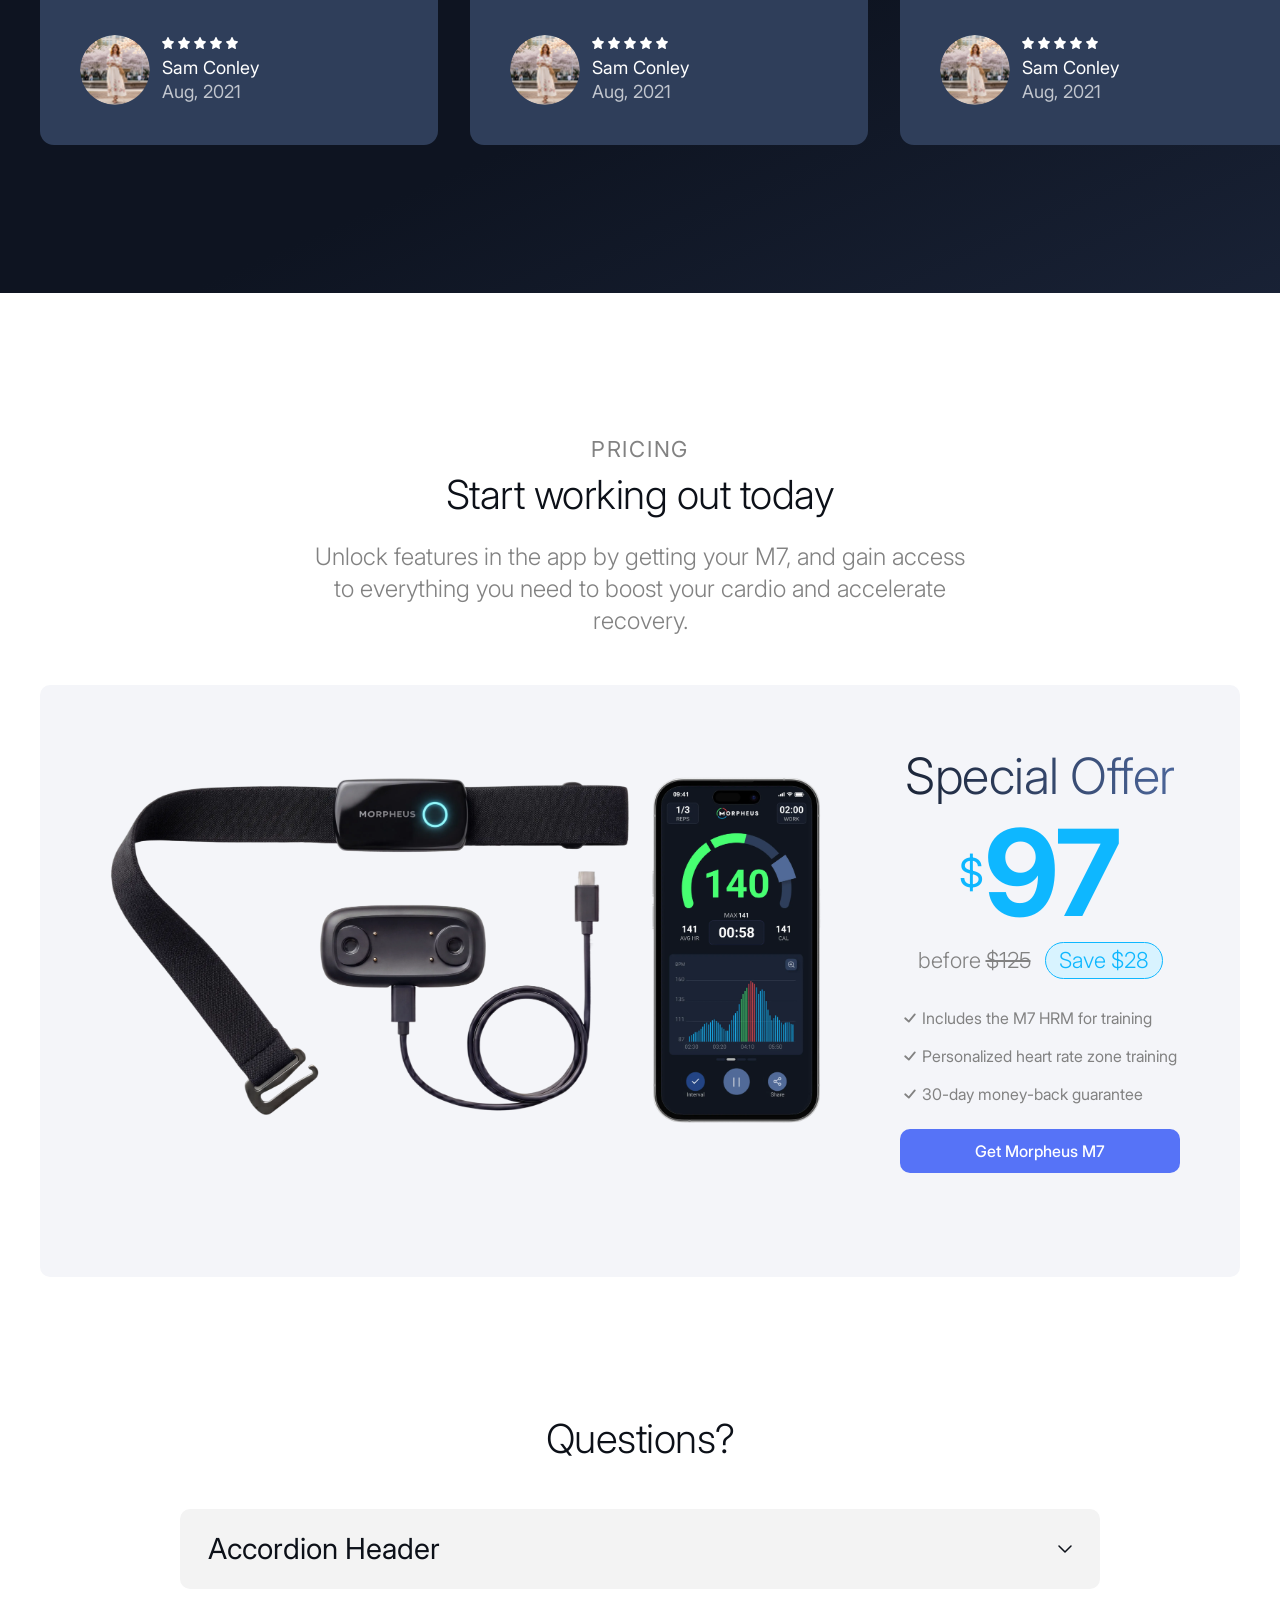
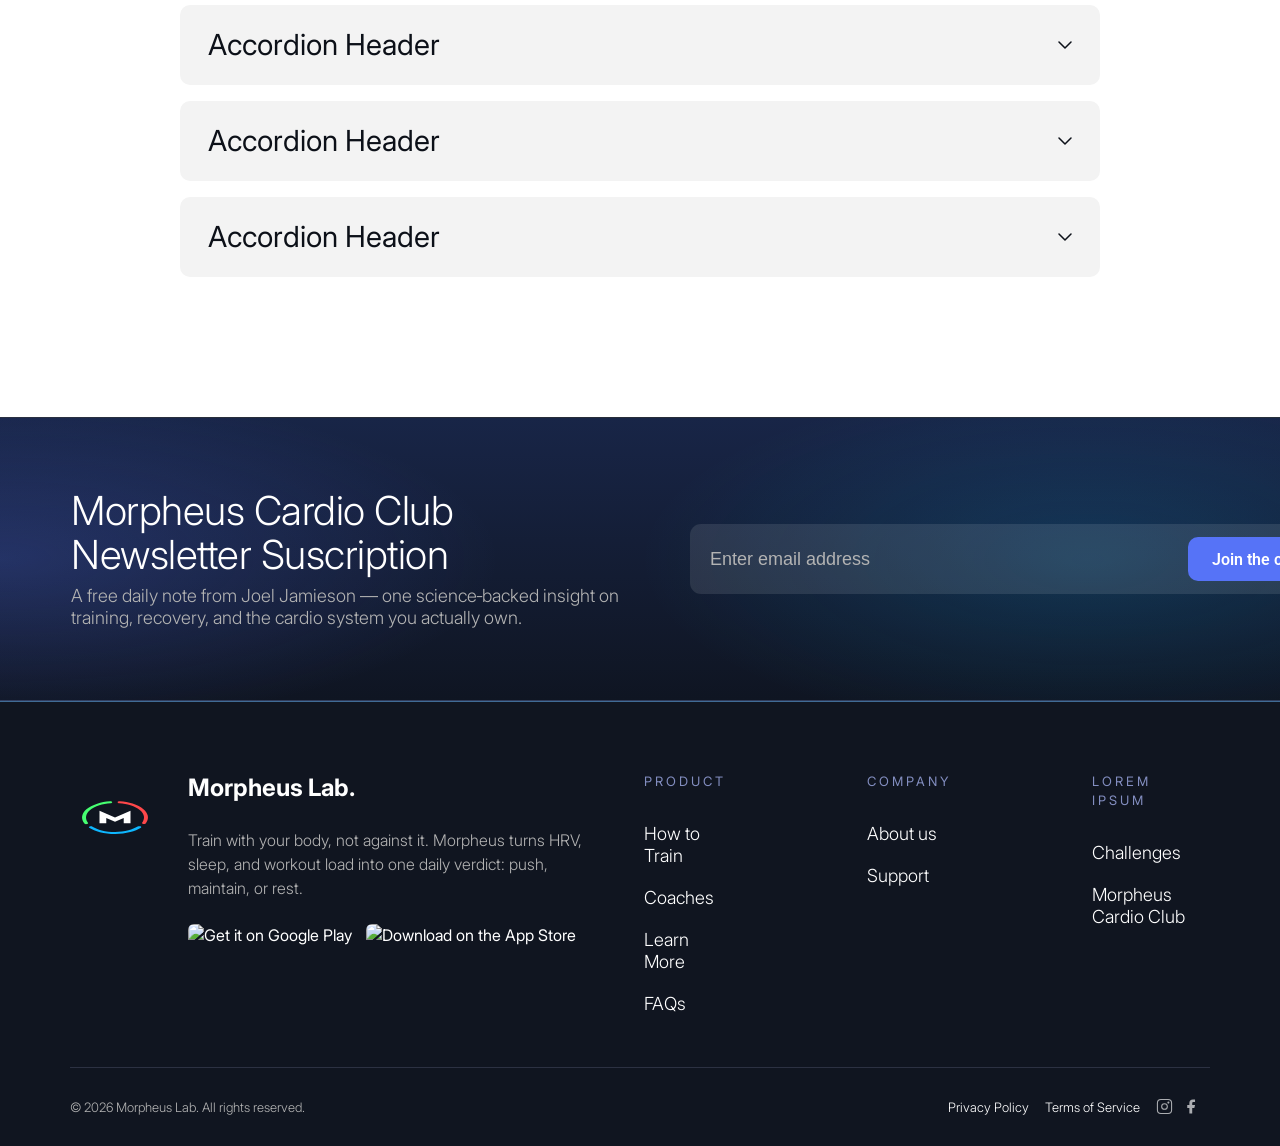
==== commit 63b58134: "Fix hero gradient to exact Figma stops (node 3104-103764) Revert extended blue zone back to spec: rg" ====
--- a/index.html
+++ b/index.html
@@ -211,14 +211,13 @@
        ══════════════════════════════════════════════════════════════════════ */
 
     /* Two gradient layers (CSS stacks first-listed on top):
-       1. Hero layer  — Figma 3104-103764: -51.527° deep navy → near-black
-          rgb(22,40,98) fills upper-right (behind phone/product), fades to
-          near-black toward lower-left (text area). Stops extended to match
-          the reference screenshot where blue covers the full right quadrant.
-       2. Outer layer — 28.543° mid-blue → near-black (unchanged)           */
+       1. Hero layer  — Figma 3104-103764: exact stops rgb(22,40,98) 27.54%
+          → rgb(12,16,24) 39.913%. Tight ~12% transition band. Blue sits at
+          the lower-right corner; upper-left (text area) stays near-black.
+       2. Outer layer — Figma 3104-103752: 28.543° mid-navy → near-black.  */
     .smartest {
       background:
-        linear-gradient(-51.527deg, rgb(22,40,98) 0%, rgb(22,40,98) 28%, rgb(12,16,24) 58%),
+        linear-gradient(-51.527deg, rgb(22,40,98) 27.54%, rgb(12,16,24) 39.913%),
         linear-gradient( 28.543deg, rgb(29,39,62) 21.826%, rgb(11,17,27) 85.187%);
       padding-bottom: 180px; /* Figma pb-[180px] — space below infogrid */
     }
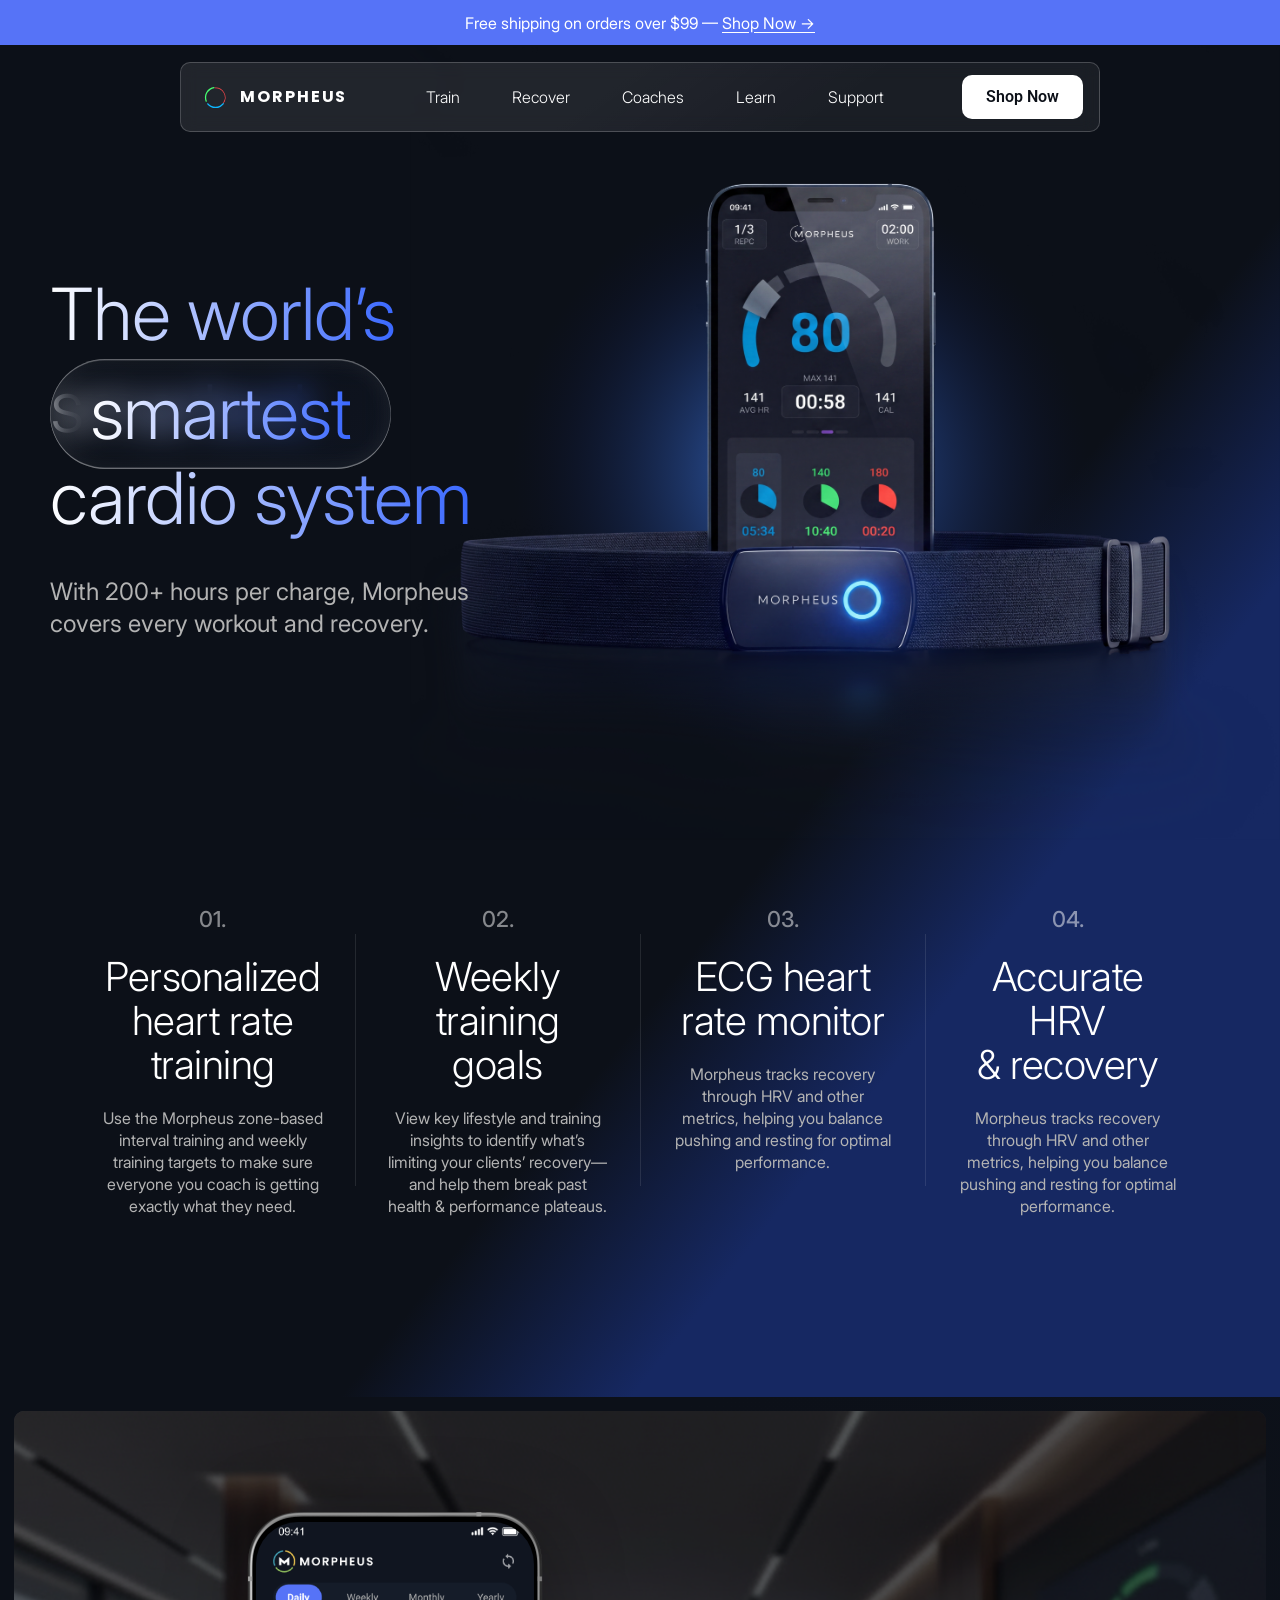
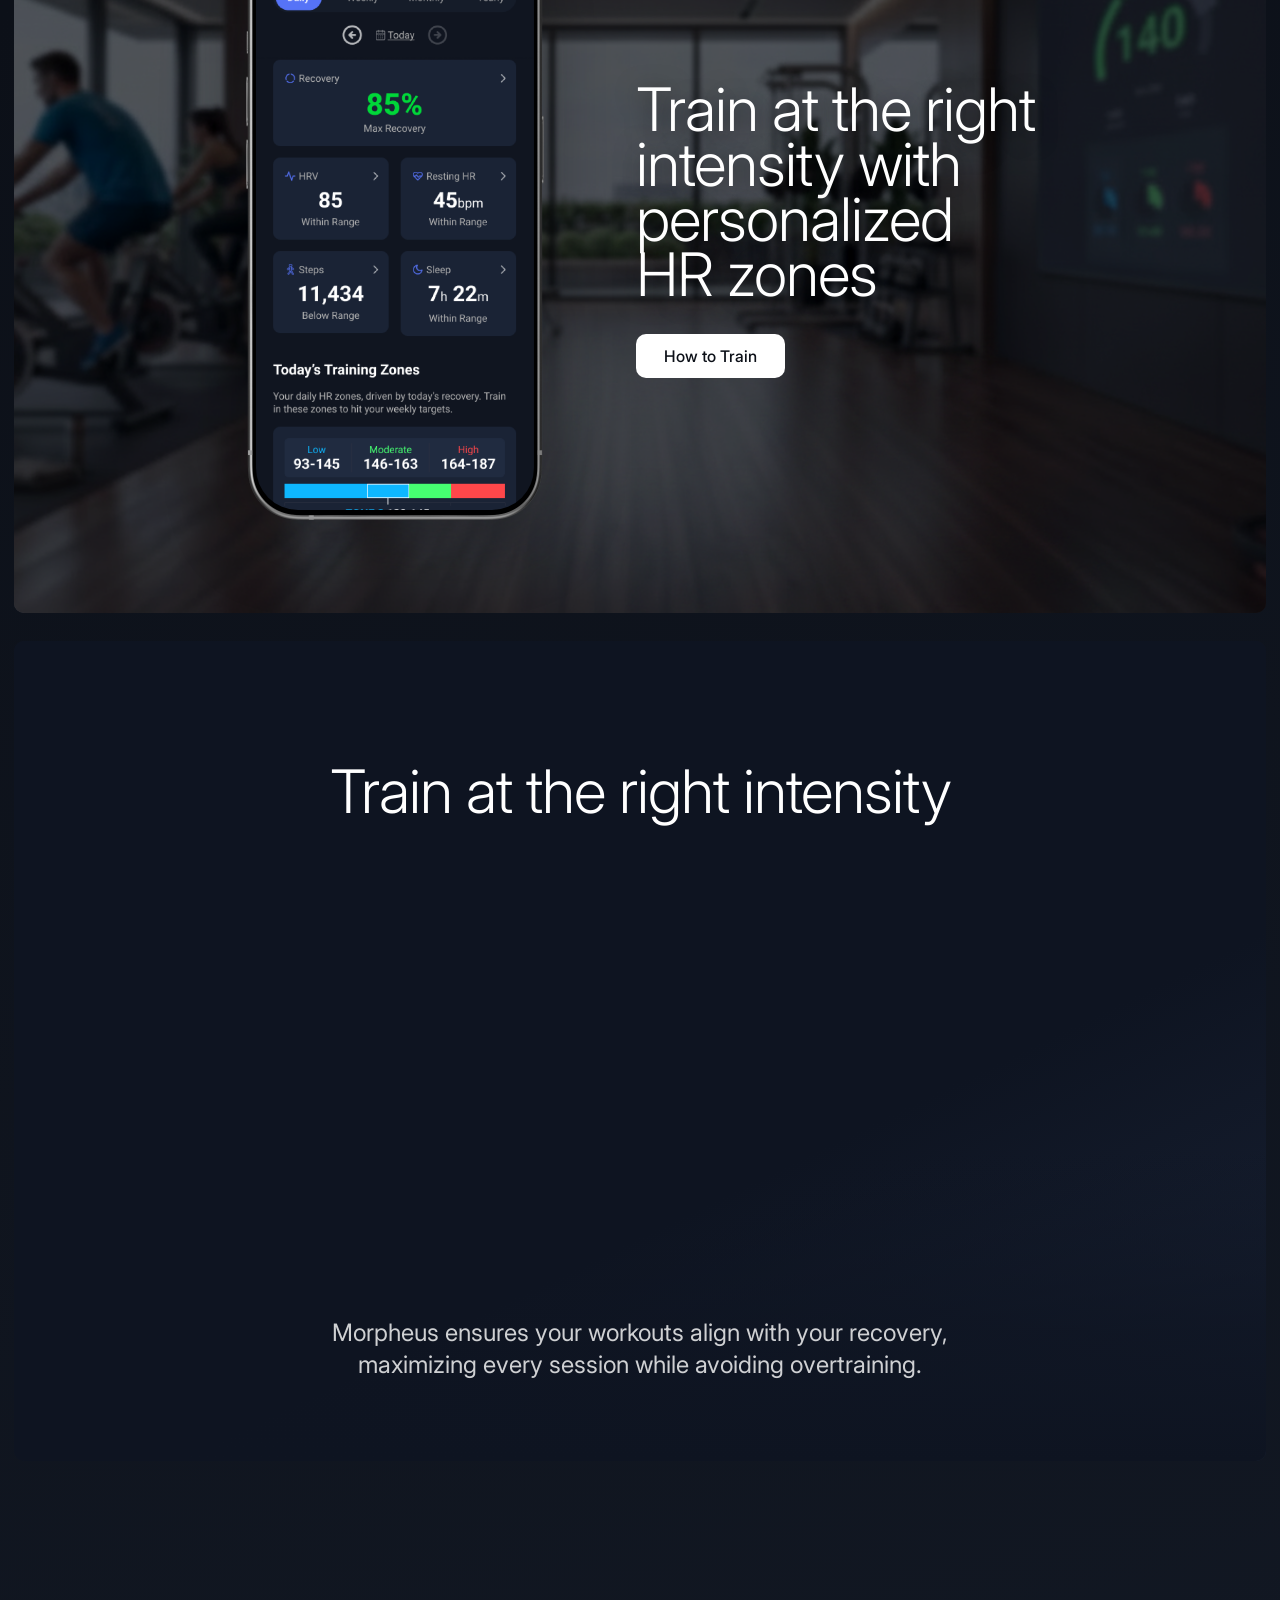
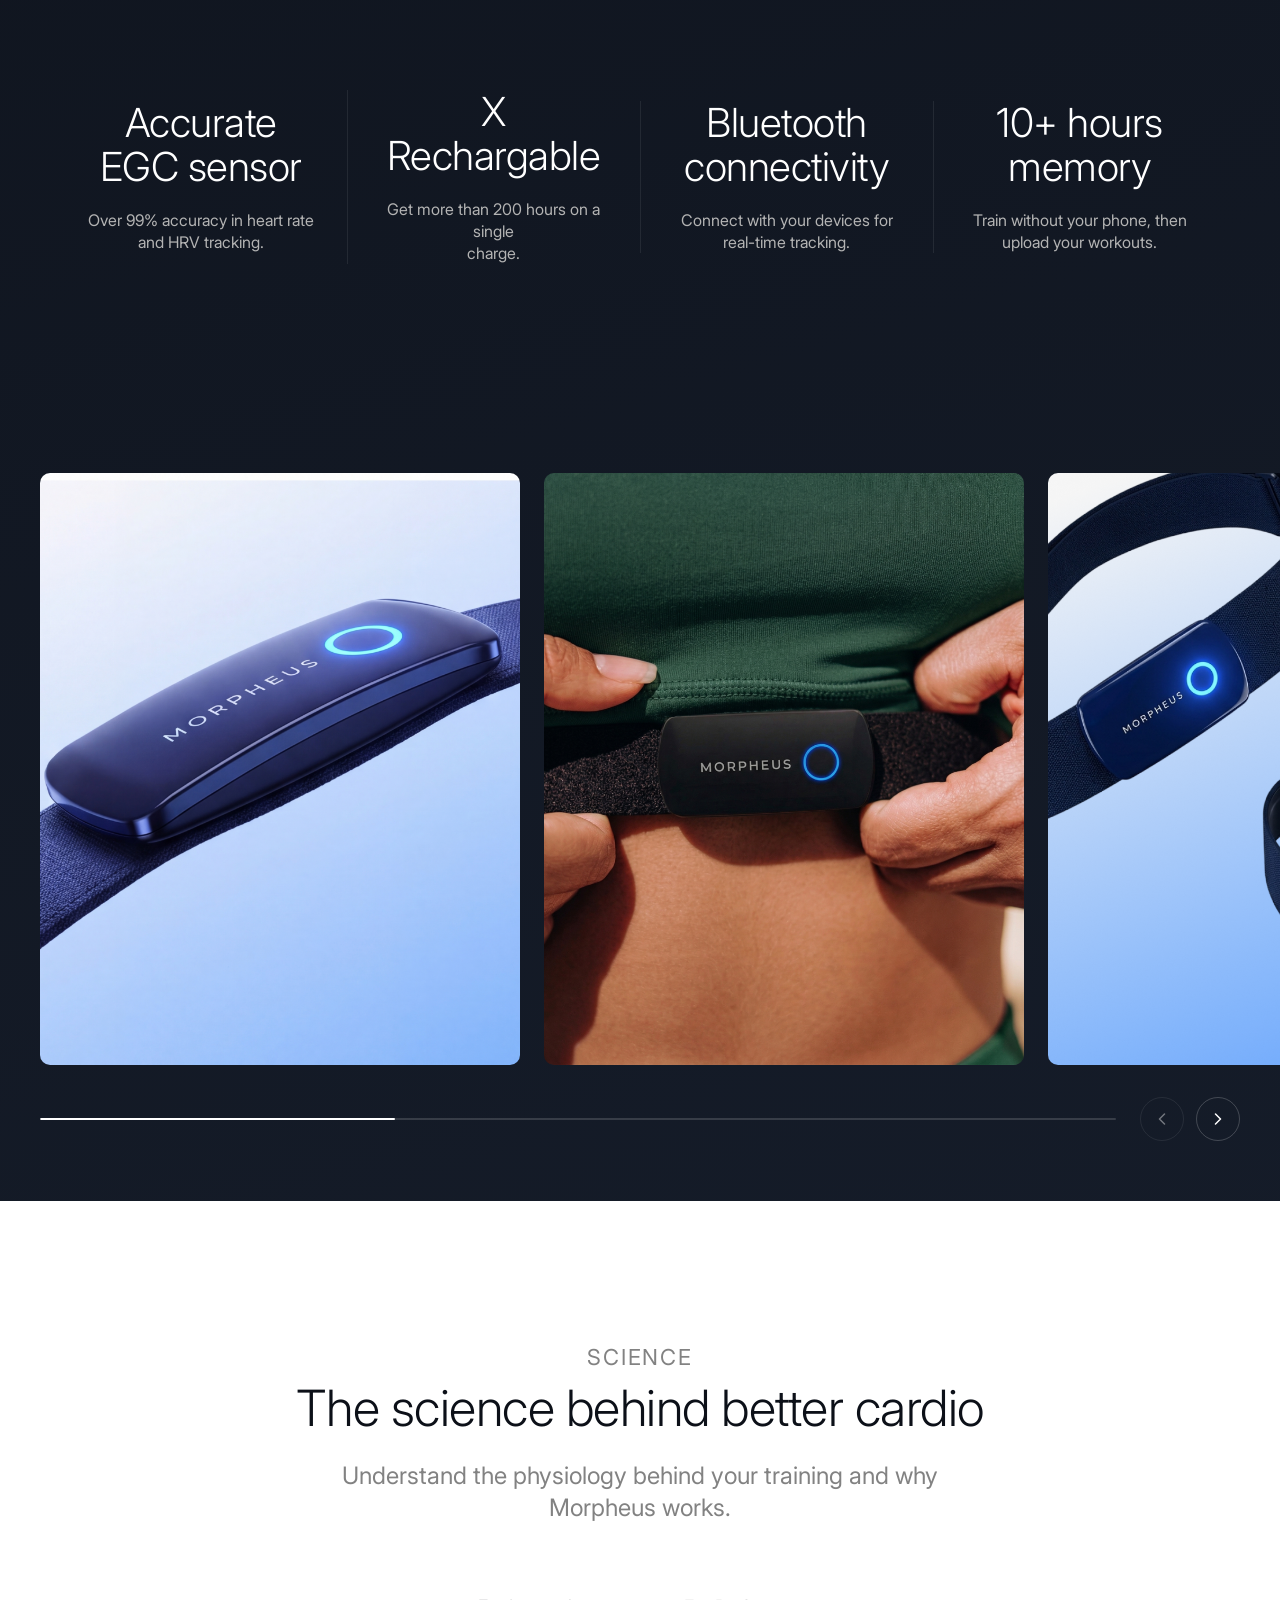
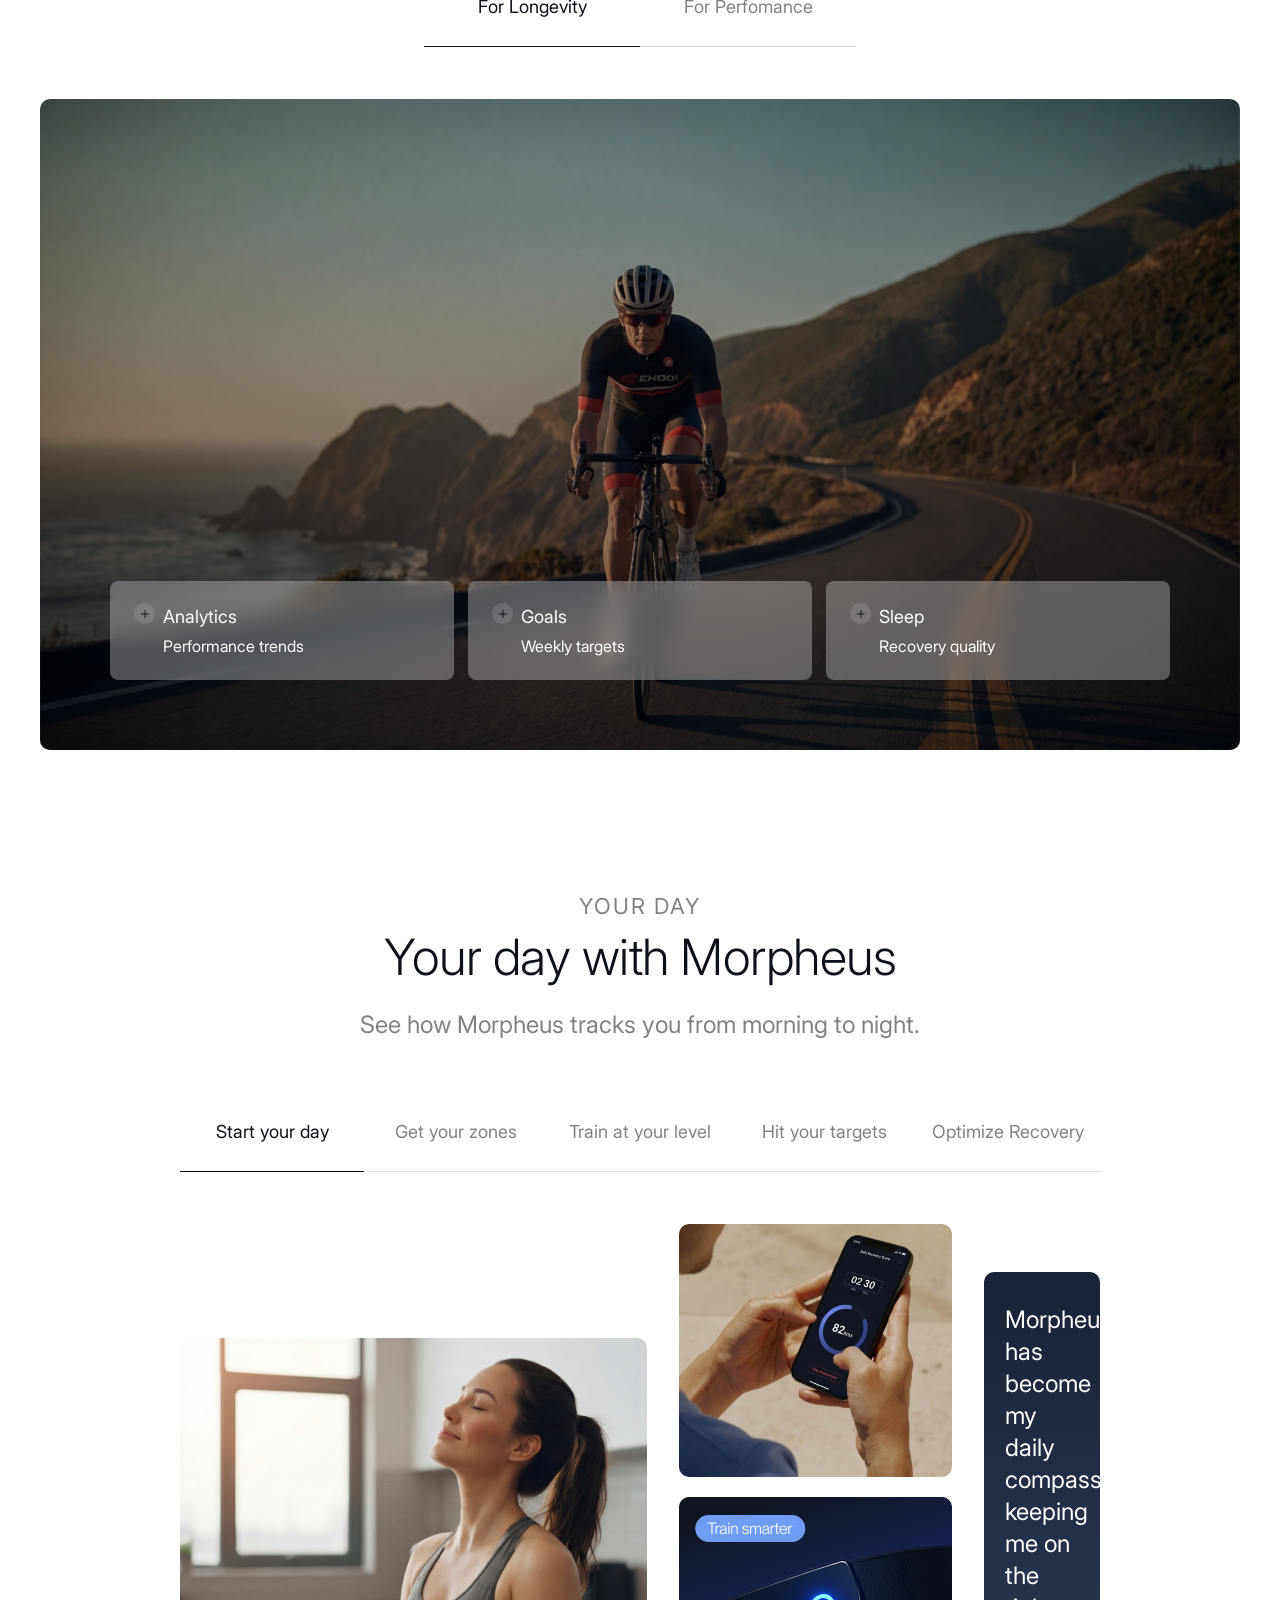
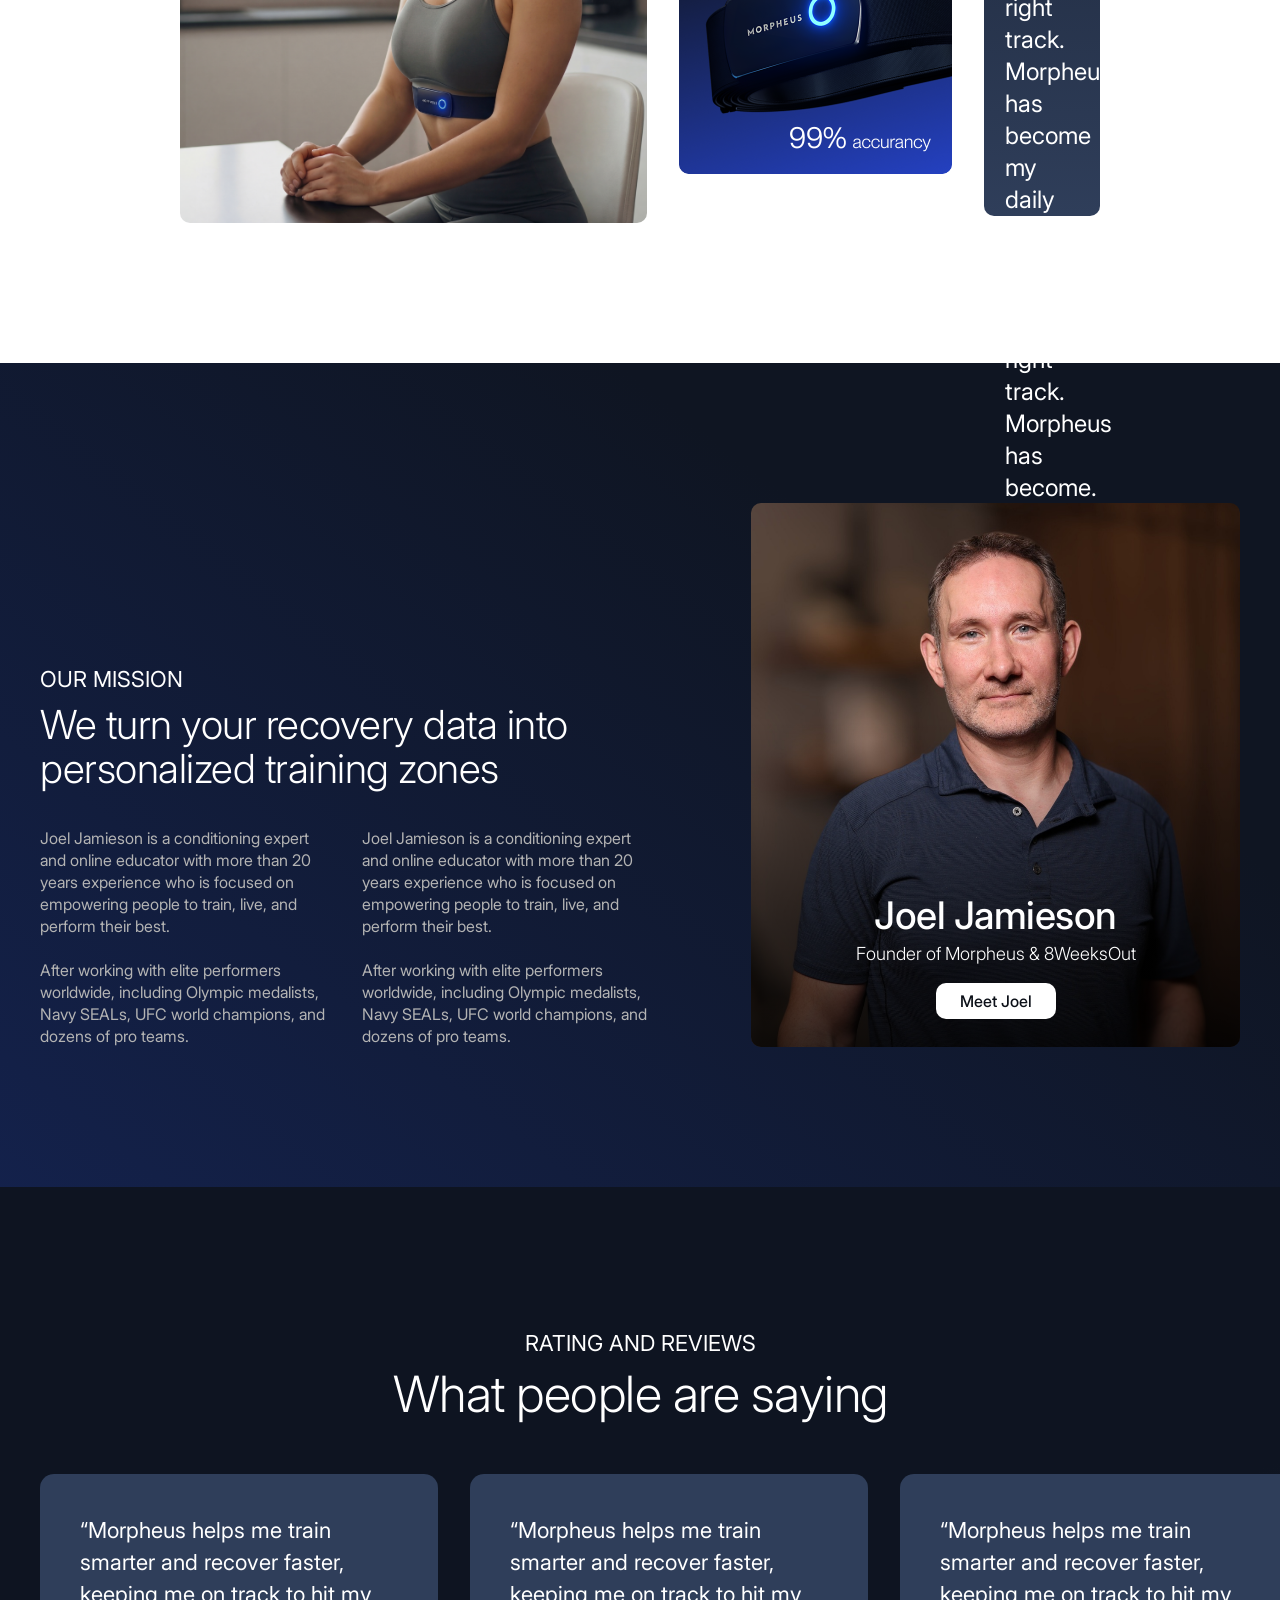
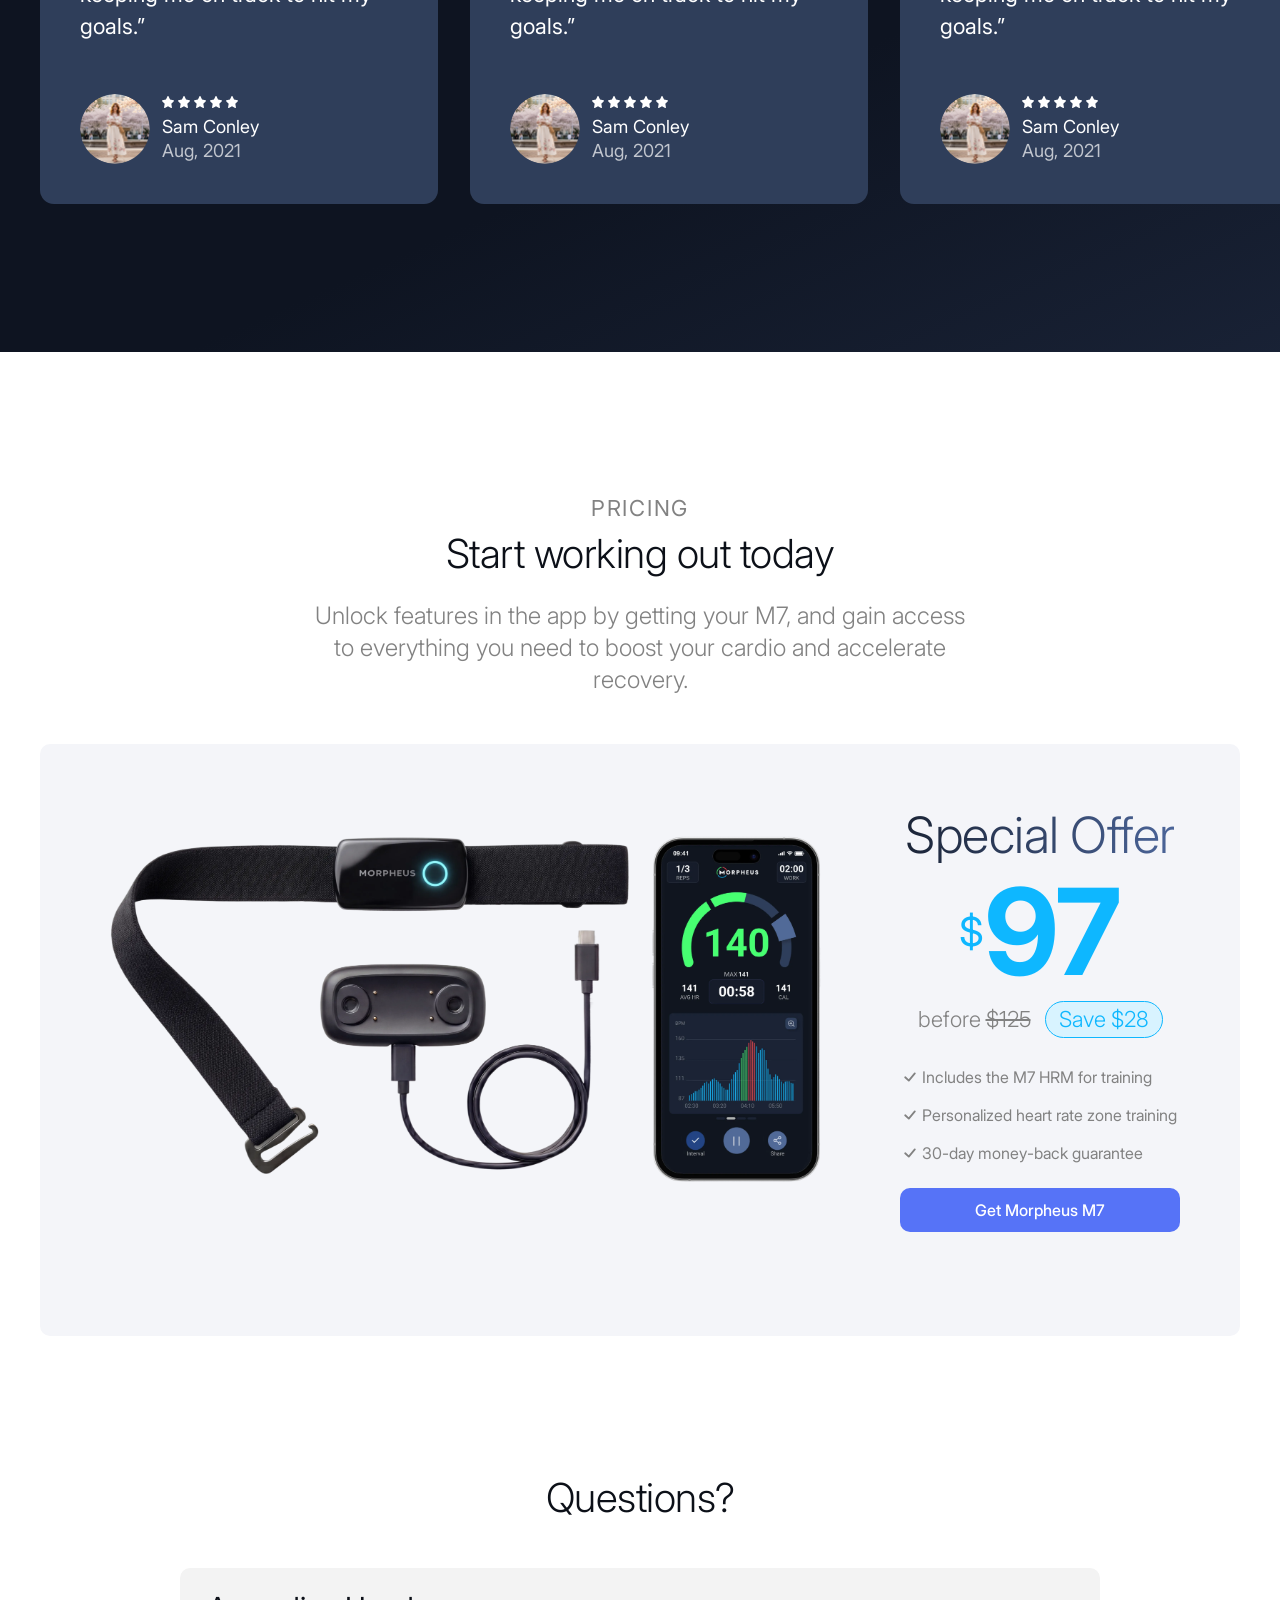
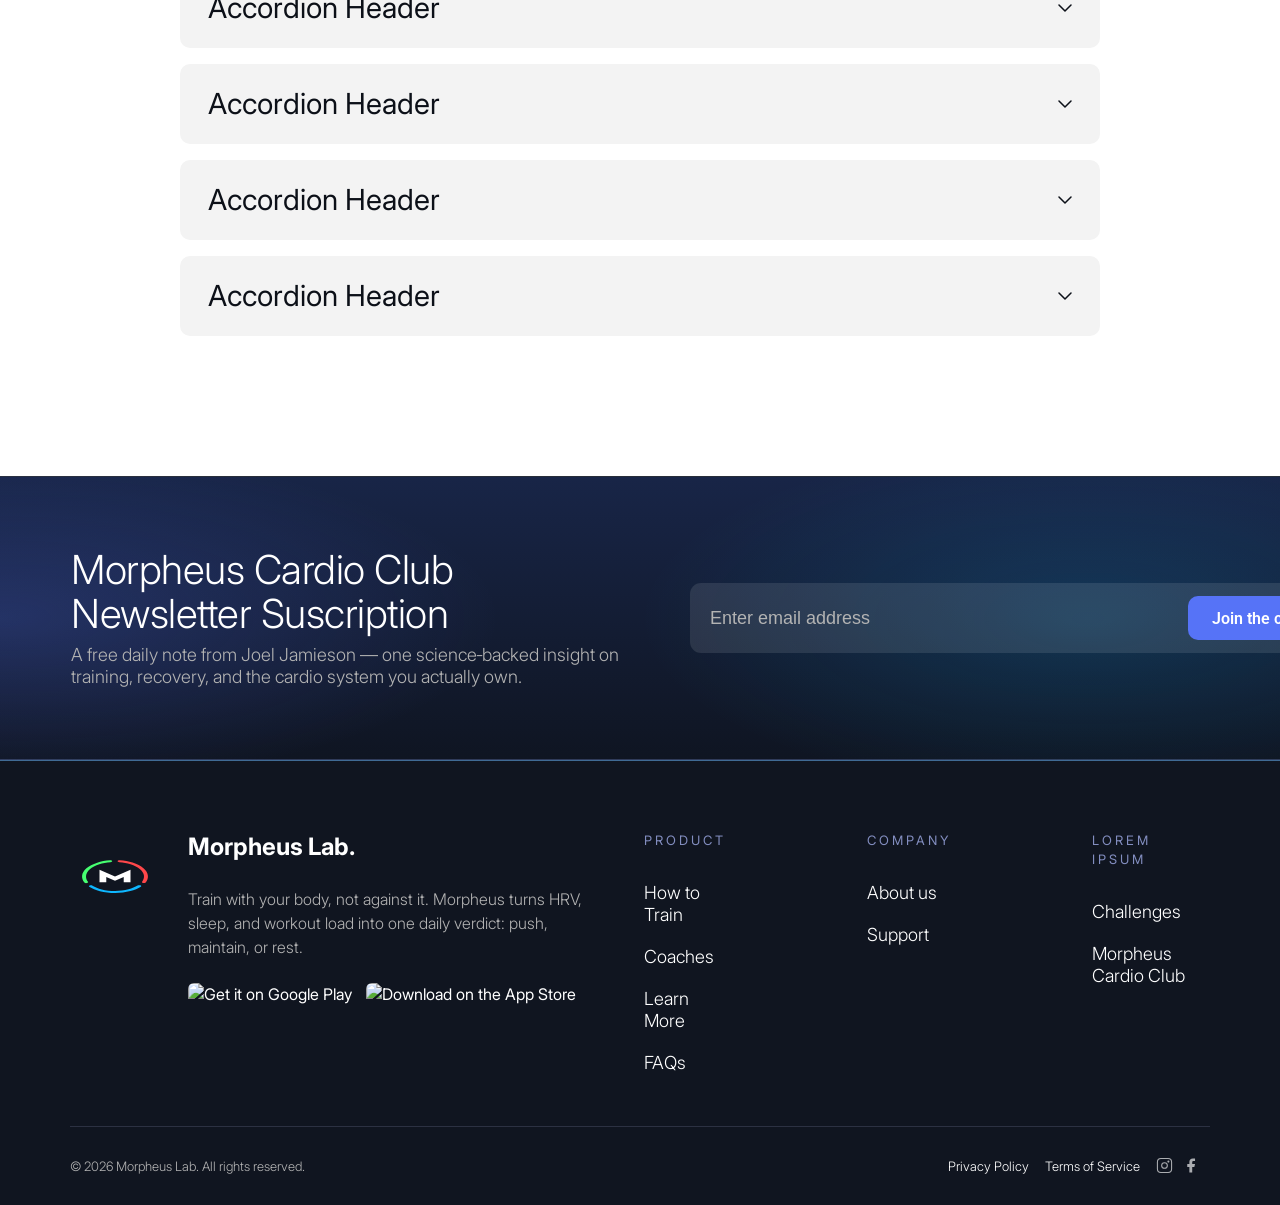
==== commit 143132d1: "Update science section: new tab images, glass cards, image positioning - Replace gym background with" ====
--- a/index.html
+++ b/index.html
@@ -786,22 +786,10 @@
     </header>
 
     <article class="science__card">
-      <div class="science__card-bg"></div>
+      <div class="science__card-bg" id="scienceCardBg"></div>
       <div class="science__card-scrim"></div>
       <div class="science__card-inner">
         <div class="science__grid">
-          <div class="scicard">
-            <div class="scicard__icon"><svg viewBox="0 0 24 24" width="16" height="16" fill="none"><path d="M12 5v14M5 12h14" stroke="currentColor" stroke-width="1.8" stroke-linecap="round"/></svg></div>
-            <div class="scicard__text"><p class="scicard__title">HRV</p><p class="scicard__body">Heart rate variability</p></div>
-          </div>
-          <div class="scicard">
-            <div class="scicard__icon"><svg viewBox="0 0 24 24" width="16" height="16" fill="none"><path d="M12 5v14M5 12h14" stroke="currentColor" stroke-width="1.8" stroke-linecap="round"/></svg></div>
-            <div class="scicard__text"><p class="scicard__title">HR Zones</p><p class="scicard__body">5 training zones</p></div>
-          </div>
-          <div class="scicard">
-            <div class="scicard__icon"><svg viewBox="0 0 24 24" width="16" height="16" fill="none"><path d="M12 5v14M5 12h14" stroke="currentColor" stroke-width="1.8" stroke-linecap="round"/></svg></div>
-            <div class="scicard__text"><p class="scicard__title">Recovery</p><p class="scicard__body">Daily readiness</p></div>
-          </div>
           <div class="scicard">
             <div class="scicard__icon"><svg viewBox="0 0 24 24" width="16" height="16" fill="none"><path d="M12 5v14M5 12h14" stroke="currentColor" stroke-width="1.8" stroke-linecap="round"/></svg></div>
             <div class="scicard__text"><p class="scicard__title">Analytics</p><p class="scicard__body">Performance trends</p></div>
@@ -1123,6 +1111,34 @@
   <script src="app.js?v=2" defer></script>
 
   <script>
+    /* ── Science section tab background switcher ───────────────────────── */
+    (function () {
+      var TABS = [
+        { img: "assets/science-bg-longevity.jpg",   pos: "center 72%" },
+        { img: "assets/science-bg-performance.jpg", pos: "center center" }
+      ];
+      var cardBg = document.getElementById('scienceCardBg');
+      var tabs   = document.querySelectorAll('.tabs .tabs__tab');
+
+      function setTab(idx) {
+        tabs.forEach(function (t, i) {
+          t.classList.toggle('is-active', i === idx);
+        });
+        cardBg.style.backgroundImage    = "url('" + TABS[idx].img + "')";
+        cardBg.style.backgroundPosition = TABS[idx].pos;
+        cardBg.style.backgroundSize     = "cover";
+      }
+
+      tabs.forEach(function (tab, idx) {
+        tab.addEventListener('click', function () { setTab(idx); });
+      });
+
+      /* Set initial background to match the default active tab (Longevity) */
+      setTab(0);
+    })();
+  </script>
+
+  <script>
     /* ── Nav scroll-hide ────────────────────────────────────────────────── */
     /* Hide nav on scroll-down (after 80px), reveal on scroll-up.           */
     /* Uses rAF to debounce scroll events for smooth 60fps behavior.        */
--- a/styles.css
+++ b/styles.css
@@ -961,7 +961,7 @@
 .science__card {
   position: relative;
   width: 100%;
-  height: 592px; /* Figma 2986-27659: h-[592px] */
+  height: 651px; /* Figma 2986-27659: h-[592px] +10% */
   border-radius: 10px;
   overflow: hidden;
   isolation: isolate;
@@ -974,8 +974,8 @@
 .science__card-scrim {
   position: absolute;
   inset: 0;
-  /* Figma 2986-27659: 176.462deg, transparent → rgba(7,8,20,0.80) at 60% */
-  background: linear-gradient(176.462deg, rgba(0,0,0,0) 11.121%, rgba(7,8,20,0.80) 60.182%);
+  /* Figma 3303-899: 176.9deg, transparent → rgba(7,8,20,0.40) at 60% */
+  background: linear-gradient(176.9deg, rgba(0,0,0,0) 11.121%, rgba(7,8,20,0.40) 60.182%);
 }
 .science__card-inner {
   position: relative;
